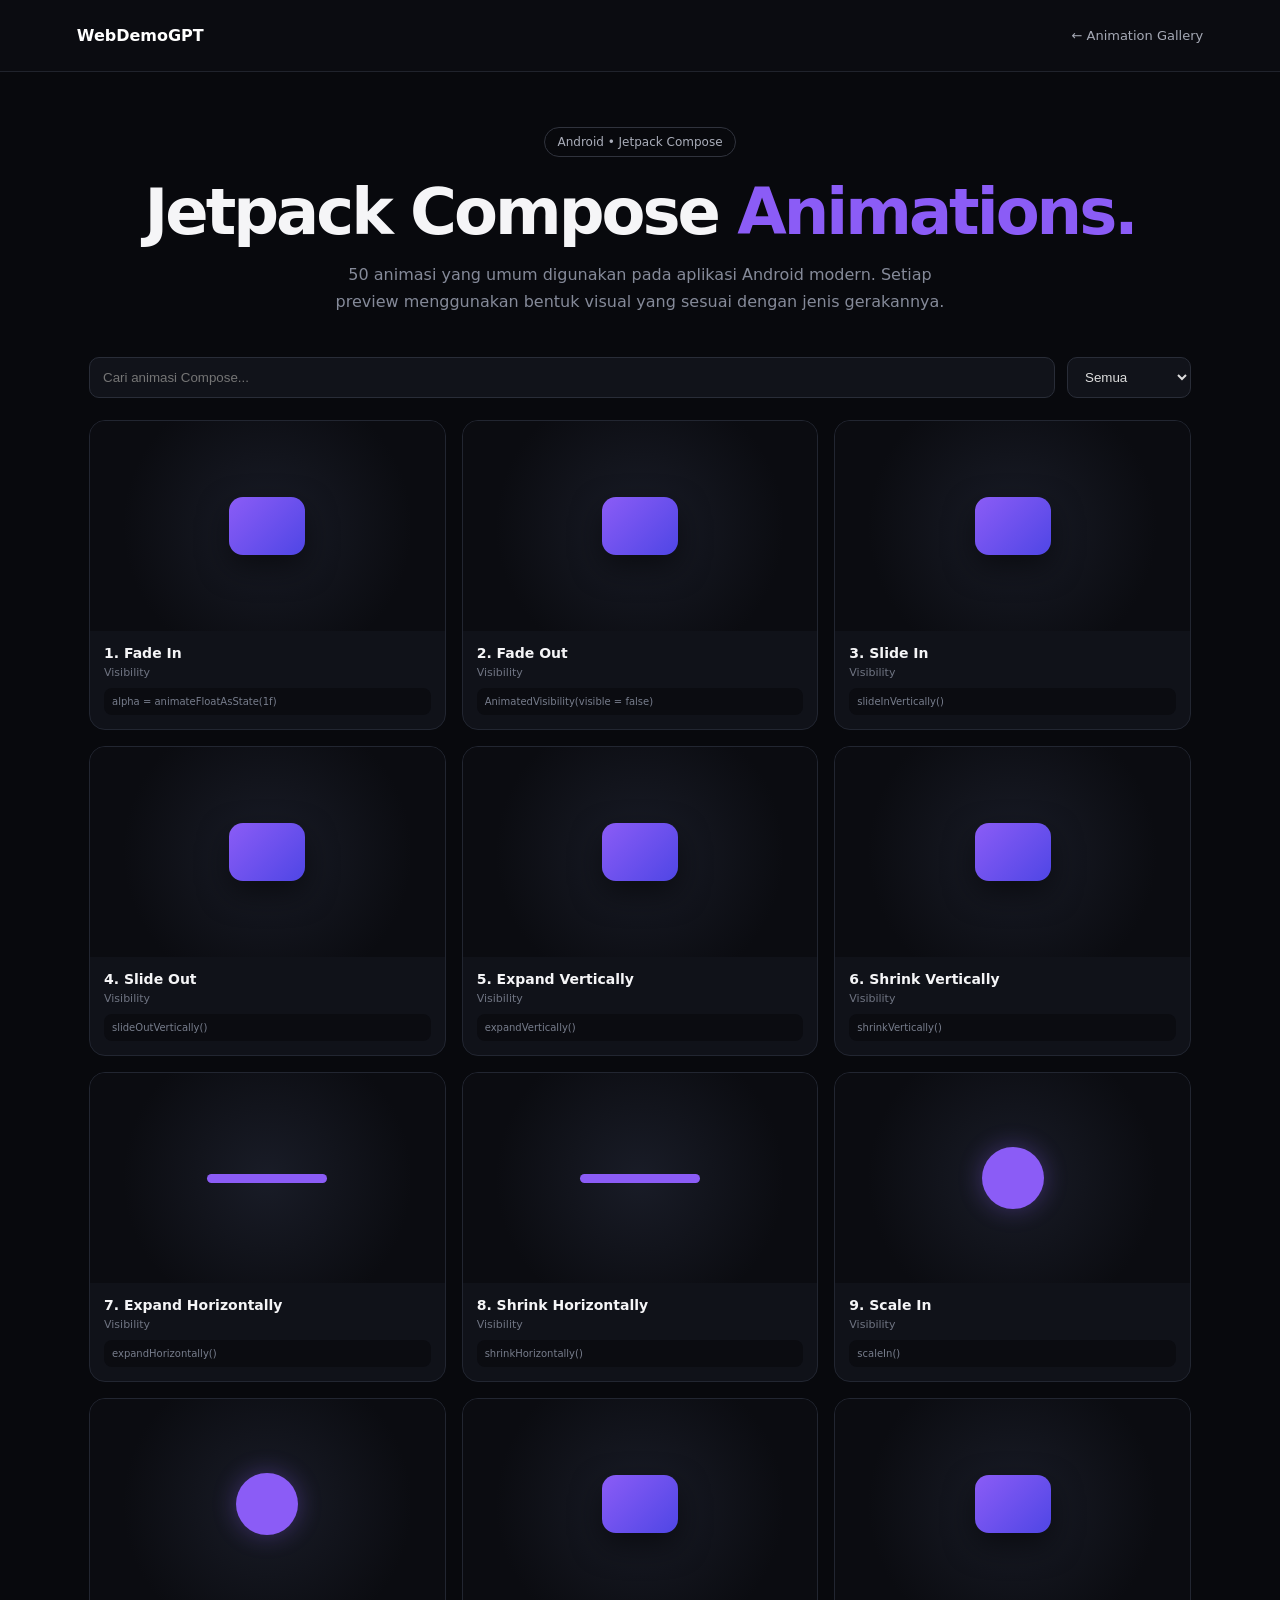
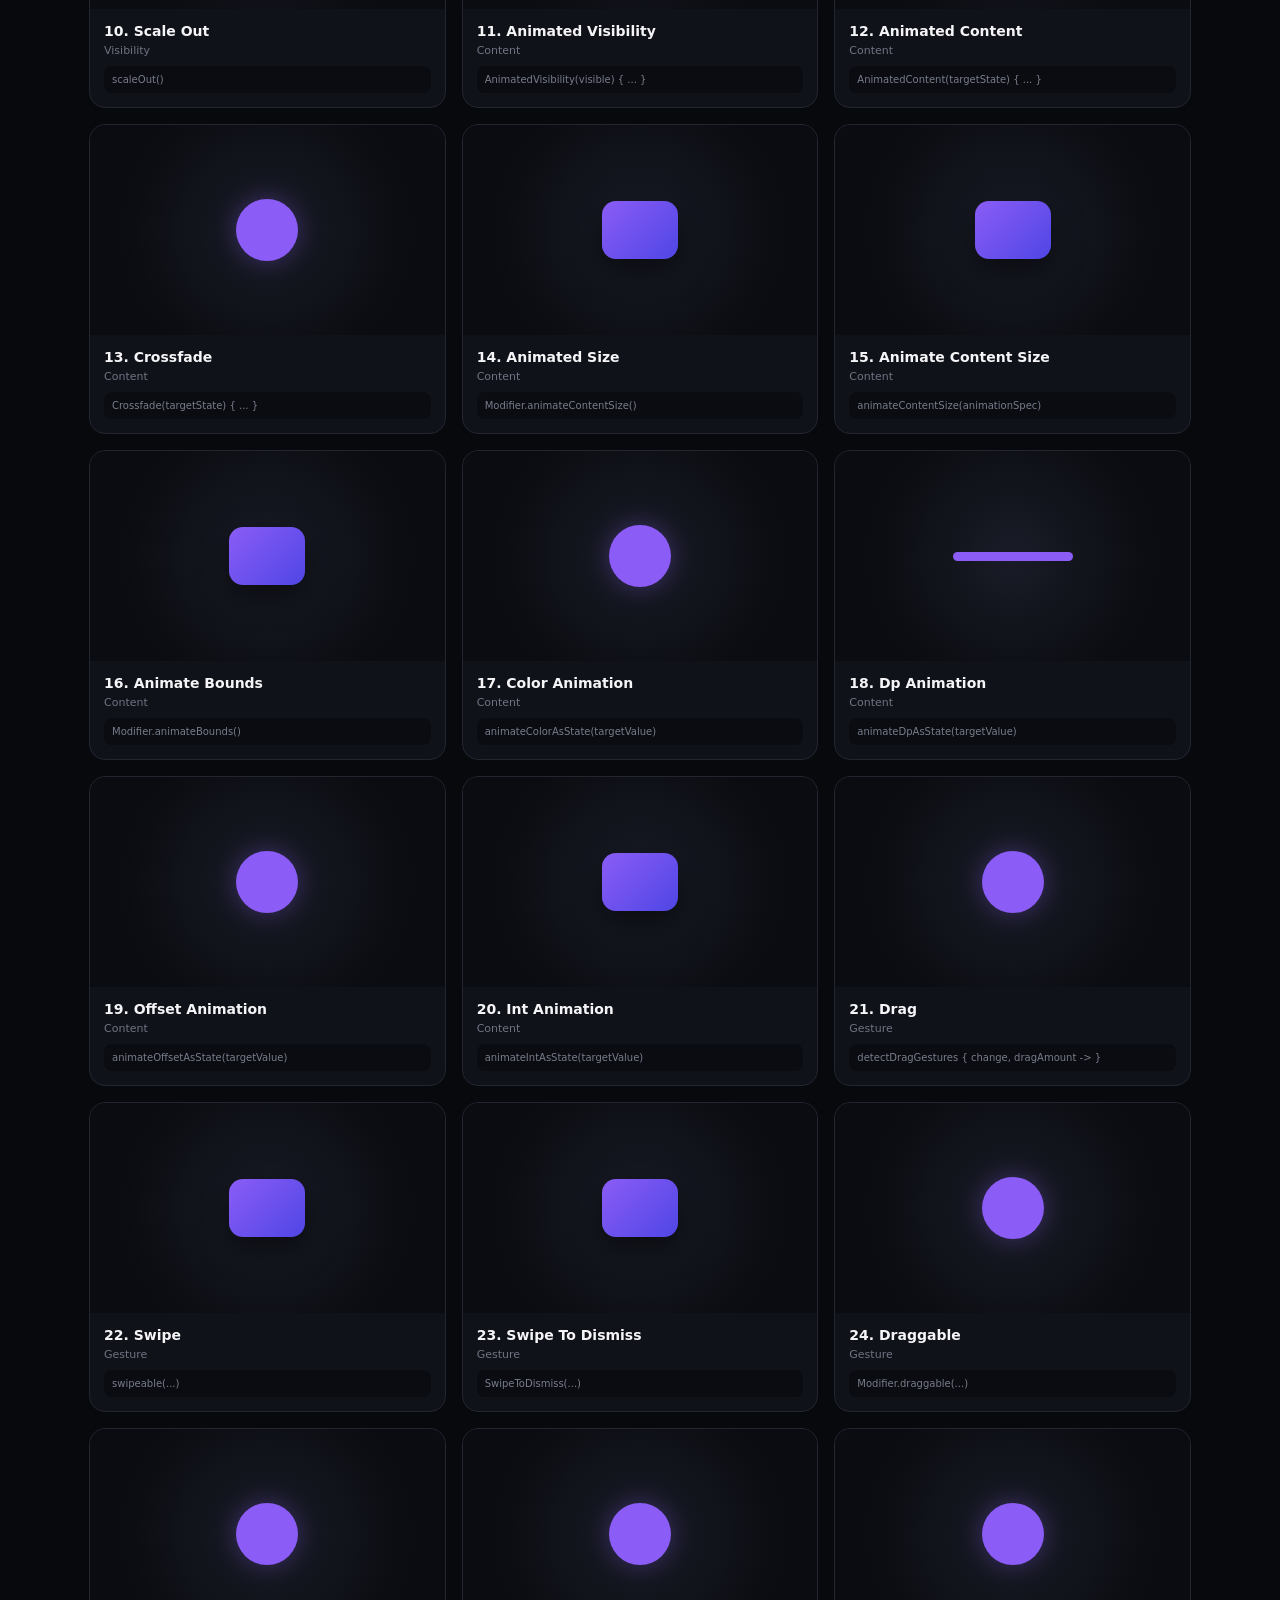
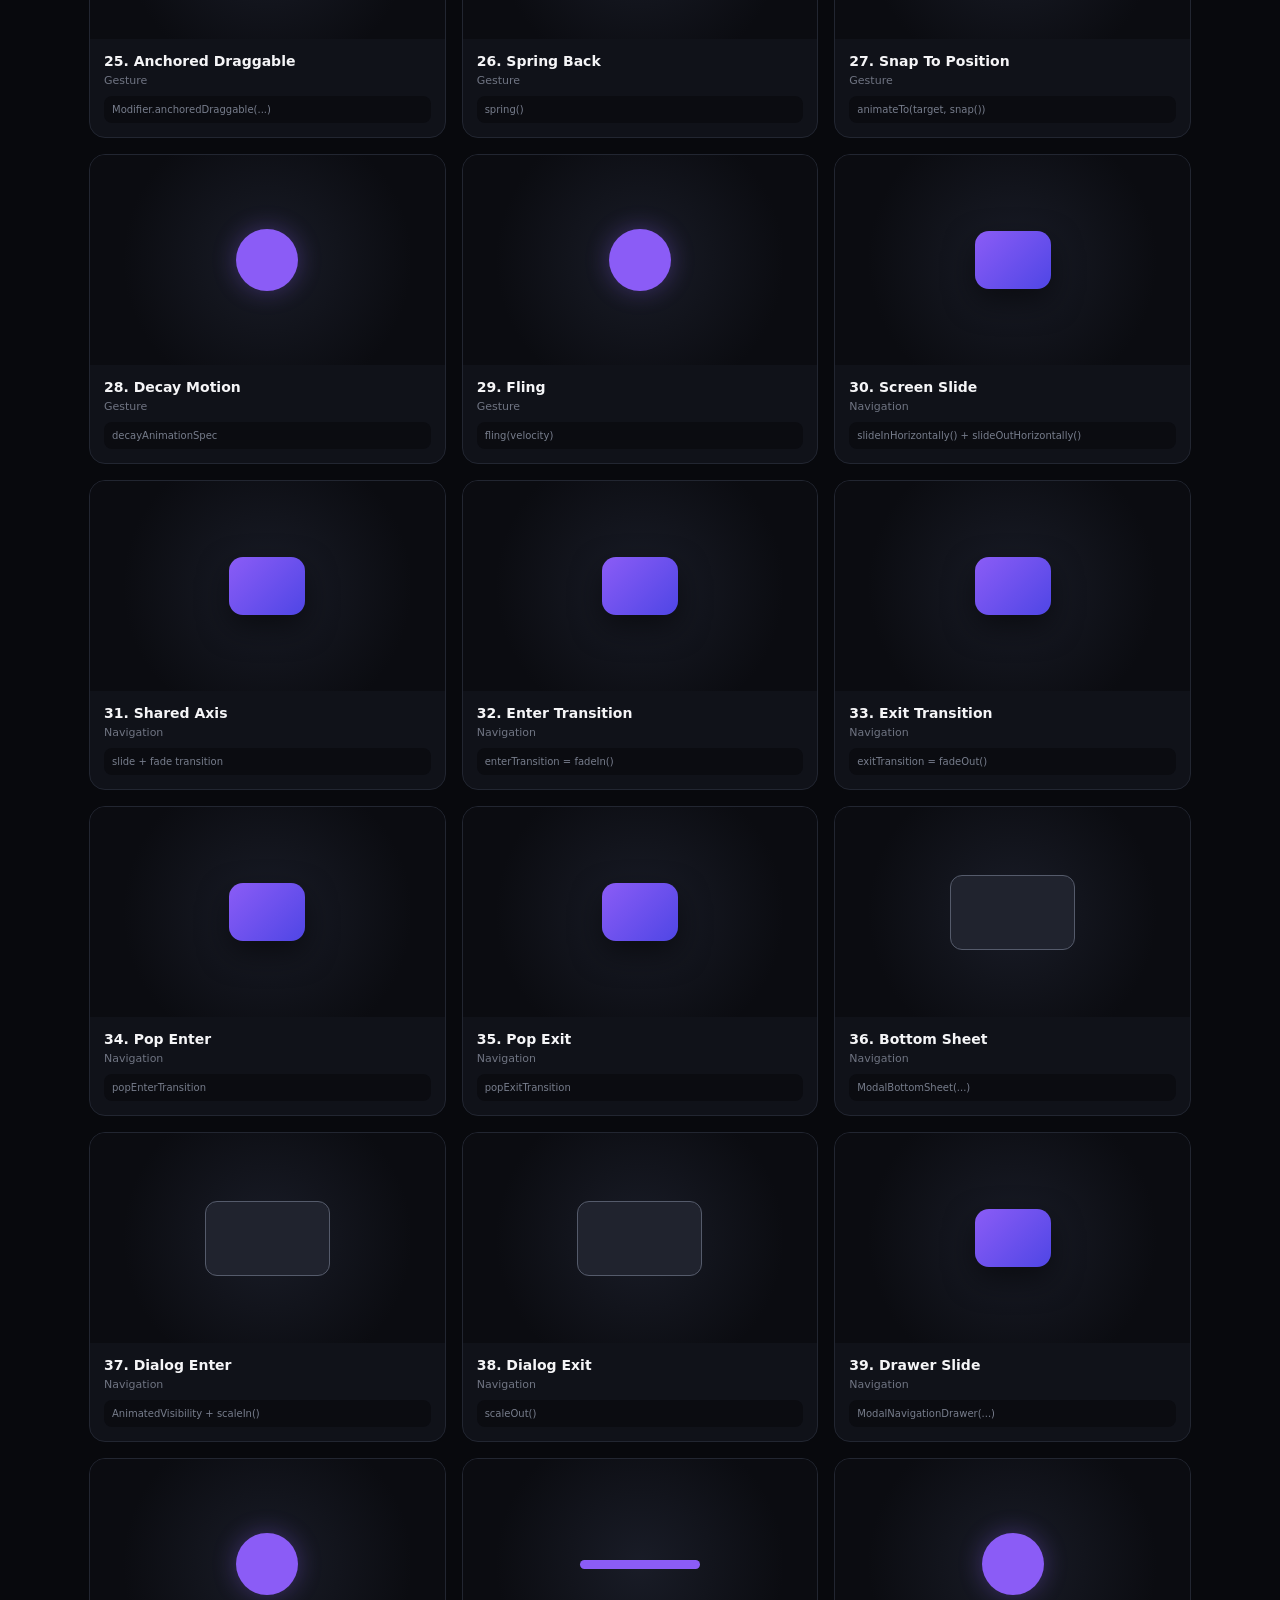
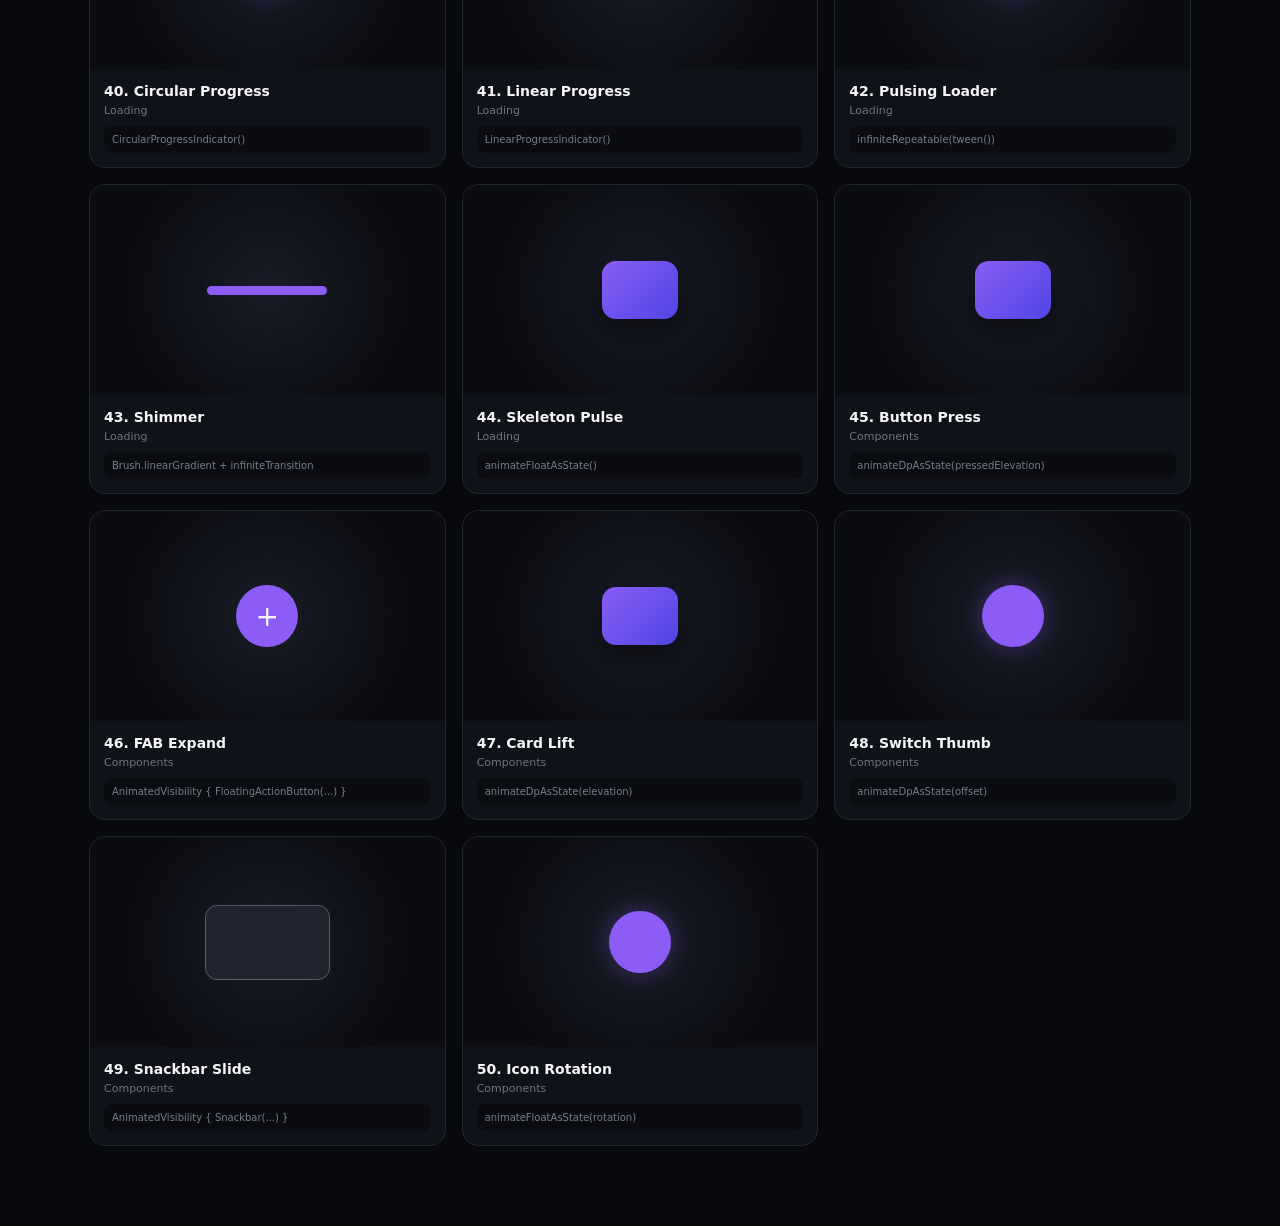
==== jetpack-compose.html @ c7ccb52c "Add Jetpack Compose animation gallery with 50 app animations" ====
<!DOCTYPE html>
<html lang="id">
<head>
<meta charset="UTF-8"><meta name="viewport" content="width=device-width,initial-scale=1"><title>WebDemoGPT — Jetpack Compose Animations</title>
<style>
*{box-sizing:border-box}body{margin:0;font-family:Inter,system-ui,sans-serif;background:#08090d;color:#f5f5f7}header{height:72px;padding:0 6%;display:flex;align-items:center;justify-content:space-between;border-bottom:1px solid #20232c;background:#0b0c11;position:sticky;top:0;z-index:10}a{color:#fff;text-decoration:none}.brand{font-weight:800}.back{color:#a5a9b5;font-size:13px}main{max-width:1150px;margin:auto;padding:55px 24px 80px}.hero{text-align:center;margin-bottom:42px}.badge{display:inline-block;padding:7px 12px;border:1px solid #30333d;border-radius:99px;color:#aaaeba;font-size:12px}.hero h1{font-size:clamp(38px,6vw,64px);margin:18px 0 12px;letter-spacing:-3px}.hero h1 span{color:#8b5cf6}.hero p{color:#858a99;max-width:650px;margin:auto;line-height:1.7}.toolbar{display:flex;gap:12px;flex-wrap:wrap;margin-bottom:22px}.toolbar input,.toolbar select{background:#11131a;color:#ddd;border:1px solid #292d38;border-radius:10px;padding:11px 13px;outline:0}.toolbar input{flex:1;min-width:200px}.grid{display:grid;grid-template-columns:repeat(3,1fr);gap:16px}.card{background:#101219;border:1px solid #222631;border-radius:16px;overflow:hidden}.preview{height:210px;display:grid;place-items:center;background:radial-gradient(circle,#191c27,#0b0c11 70%);overflow:hidden}.stage{width:150px;height:110px;display:grid;place-items:center;position:relative}.box{width:76px;height:58px;border-radius:14px;background:linear-gradient(135deg,#8b5cf6,#4f46e5);box-shadow:0 12px 30px #0008}.circle{width:62px;height:62px;border-radius:50%;background:#8b5cf6;box-shadow:0 0 25px #8b5cf655}.line{width:120px;height:9px;border-radius:99px;background:#8b5cf6}.fab{width:62px;height:62px;border-radius:50%;display:grid;place-items:center;background:#8b5cf6;font-size:28px}.dialog{width:125px;height:75px;border-radius:12px;background:#20232e;border:1px solid #555b6b}.card-info{padding:14px}.card-info h2{font-size:14px;margin:0}.card-info small{display:block;color:#6f7482;margin-top:5px;font-size:11px}.code{margin-top:9px;font-size:10px;color:#777d8c;background:#0b0c11;border-radius:8px;padding:8px;white-space:nowrap;overflow:hidden;text-overflow:ellipsis}.hidden{display:none}@media(max-width:800px){.grid{grid-template-columns:repeat(2,1fr)}}@media(max-width:520px){.grid{grid-template-columns:1fr}}
</style>
</head>
<body>
<header><a class="brand" href="index.html">WebDemoGPT</a><a class="back" href="index.html">← Animation Gallery</a></header>
<main><section class="hero"><span class="badge">Android • Jetpack Compose</span><h1>Jetpack Compose <span>Animations.</span></h1><p>50 animasi yang umum digunakan pada aplikasi Android modern. Setiap preview menggunakan bentuk visual yang sesuai dengan jenis gerakannya.</p></section>
<div class="toolbar"><input id="search" placeholder="Cari animasi Compose..."><select id="filter"><option value="all">Semua</option><option>Visibility</option><option>Content</option><option>Gesture</option><option>Navigation</option><option>Loading</option><option>Components</option></select></div>
<section class="grid" id="grid"></section></main>
<script>
const animations=[
['Fade In','Visibility','box','alpha = animateFloatAsState(1f)'],['Fade Out','Visibility','box','AnimatedVisibility(visible = false)'],['Slide In','Visibility','box','slideInVertically()'],['Slide Out','Visibility','box','slideOutVertically()'],['Expand Vertically','Visibility','box','expandVertically()'],['Shrink Vertically','Visibility','box','shrinkVertically()'],['Expand Horizontally','Visibility','line','expandHorizontally()'],['Shrink Horizontally','Visibility','line','shrinkHorizontally()'],['Scale In','Visibility','circle','scaleIn()'],['Scale Out','Visibility','circle','scaleOut()'],
['Animated Visibility','Content','box','AnimatedVisibility(visible) { ... }'],['Animated Content','Content','box','AnimatedContent(targetState) { ... }'],['Crossfade','Content','circle','Crossfade(targetState) { ... }'],['Animated Size','Content','box','Modifier.animateContentSize()'],['Animate Content Size','Content','box','animateContentSize(animationSpec)'],['Animate Bounds','Content','box','Modifier.animateBounds()'],['Color Animation','Content','circle','animateColorAsState(targetValue)'],['Dp Animation','Content','line','animateDpAsState(targetValue)'],['Offset Animation','Content','circle','animateOffsetAsState(targetValue)'],['Int Animation','Content','box','animateIntAsState(targetValue)'],
['Drag','Gesture','circle','detectDragGestures { change, dragAmount -> }'],['Swipe','Gesture','box','swipeable(...)'],['Swipe To Dismiss','Gesture','box','SwipeToDismiss(...)'],['Draggable','Gesture','circle','Modifier.draggable(...)'],['Anchored Draggable','Gesture','circle','Modifier.anchoredDraggable(...)'],['Spring Back','Gesture','circle','spring()'],['Snap To Position','Gesture','circle','animateTo(target, snap())'],['Decay Motion','Gesture','circle','decayAnimationSpec'],['Fling','Gesture','circle','fling(velocity)'],
['Screen Slide','Navigation','box','slideInHorizontally() + slideOutHorizontally()'],['Shared Axis','Navigation','box','slide + fade transition'],['Enter Transition','Navigation','box','enterTransition = fadeIn()'],['Exit Transition','Navigation','box','exitTransition = fadeOut()'],['Pop Enter','Navigation','box','popEnterTransition'],['Pop Exit','Navigation','box','popExitTransition'],['Bottom Sheet','Navigation','dialog','ModalBottomSheet(...)'],['Dialog Enter','Navigation','dialog','AnimatedVisibility + scaleIn()'],['Dialog Exit','Navigation','dialog','scaleOut()'],['Drawer Slide','Navigation','box','ModalNavigationDrawer(...)'],
['Circular Progress','Loading','circle','CircularProgressIndicator()'],['Linear Progress','Loading','line','LinearProgressIndicator()'],['Pulsing Loader','Loading','circle','infiniteRepeatable(tween())'],['Shimmer','Loading','line','Brush.linearGradient + infiniteTransition'],['Skeleton Pulse','Loading','box','animateFloatAsState()'],
['Button Press','Components','box','animateDpAsState(pressedElevation)'],['FAB Expand','Components','fab','AnimatedVisibility { FloatingActionButton(...) }'],['Card Lift','Components','box','animateDpAsState(elevation)'],['Switch Thumb','Components','circle','animateDpAsState(offset)'],['Snackbar Slide','Components','dialog','AnimatedVisibility { Snackbar(...) }'],['Icon Rotation','Components','circle','animateFloatAsState(rotation)']
];
const grid=document.getElementById('grid');
function render(){const q=document.getElementById('search').value.toLowerCase();const f=document.getElementById('filter').value;grid.innerHTML='';animations.forEach((a,i)=>{if((!q||a[0].toLowerCase().includes(q))&&(f==='all'||a[1]===f)){const c=document.createElement('article');c.className='card';c.innerHTML=`<div class="preview"><div class="stage"><div class="${a[2]} anim a${i}">${a[2]==='fab'?'+':''}</div></div></div><div class="card-info"><h2>${i+1}. ${a[0]}</h2><small>${a[1]}</small><div class="code">${a[3]}</div></div>`;grid.appendChild(c)}})}
const css=document.createElement('style');css.textContent=animations.map((a,i)=>{let m;switch(i){case 0:m='0%,100%{opacity:.2}50%{opacity:1}';break;case 1:m='0%,60%{opacity:1}100%{opacity:.1}';break;case 2:m='0%{transform:translateY(55px);opacity:0}100%{transform:none;opacity:1}';break;case 3:m='0%{transform:none;opacity:1}100%{transform:translateY(55px);opacity:0}';break;case 4:m='0%,100%{transform:scaleY(.55)}50%{transform:scaleY(1)}';break;case 5:m='0%,100%{transform:scaleY(1)}50%{transform:scaleY(.55)}';break;case 6:m='0%,100%{transform:scaleX(.45)}50%{transform:scaleX(1)}';break;case 7:m='0%,100%{transform:scaleX(1)}50%{transform:scaleX(.45)}';break;case 8:m='0%,100%{transform:scale(.55);opacity:.4}50%{transform:scale(1);opacity:1}';break;case 9:m='0%,100%{transform:scale(1);opacity:1}50%{transform:scale(.45);opacity:.2}';break;case 10:m='0%,100%{opacity:.25}50%{opacity:1}';break;case 11:m='0%,100%{transform:translateY(12px) scale(.95)}50%{transform:translateY(-12px) scale(1.05)}';break;case 12:m='0%,100%{opacity:.25;transform:scale(.85)}50%{opacity:1;transform:scale(1.05)}';break;case 13:m='0%,100%{transform:scale(1)}50%{transform:scale(1.15)}';break;case 14:m='0%,100%{transform:scaleX(1)}50%{transform:scaleX(1.3)}';break;case 15:m='0%,100%{transform:translateY(0)}50%{transform:translateY(-10px)}';break;case 16:m='0%,100%{filter:hue-rotate(0)}50%{filter:hue-rotate(120deg)}';break;case 17:m='0%,100%{transform:scale(1)}50%{transform:scale(1.25)}';break;case 18:m='0%,100%{transform:translate(0)}50%{transform:translate(35px,-18px)}';break;case 19:m='0%,100%{transform:translateX(0)}50%{transform:translateX(30px)}';break;case 20:m='0%,100%{transform:translateX(0)}50%{transform:translateX(35px)}';break;case 21:m='0%{transform:translateX(0)}50%{transform:translateX(55px)}100%{transform:translateX(0)}';break;case 22:m='0%{transform:translateX(0)}50%{transform:translateX(60px)}100%{transform:translateX(0)}';break;case 23:m='0%,100%{transform:translateX(-35px)}50%{transform:translateX(35px)}';break;case 24:m='0%,100%{transform:translateX(0)}50%{transform:translateX(45px)}';break;case 25:m='0%,100%{transform:translateY(0)}50%{transform:translateY(-25px)}';break;case 26:m='0%,100%{transform:translateX(0)}50%{transform:translateX(35px)}';break;case 27:m='0%,100%{transform:translateX(0)}50%{transform:translateX(25px)}';break;case 28:m='0%,100%{transform:translateY(0)}50%{transform:translateY(-35px)}';break;case 29:m='0%,100%{transform:translateY(0)}50%{transform:translateY(-18px) rotate(8deg)}';break;case 30:m='0%{transform:translateX(-90px);opacity:0}50%{opacity:1}100%{transform:translateX(90px);opacity:0}';break;case 31:m='0%,100%{transform:translateX(-30px);opacity:.3}50%{transform:translateX(30px);opacity:1}';break;case 32:m='0%{transform:translateX(80px);opacity:0}100%{transform:none;opacity:1}';break;case 33:m='0%{transform:none;opacity:1}100%{transform:translateX(-80px);opacity:0}';break;case 34:m='0%{transform:scale(.7);opacity:0}100%{transform:scale(1);opacity:1}';break;case 35:m='0%{transform:scale(1);opacity:1}100%{transform:scale(.7);opacity:0}';break;case 36:m='0%,100%{transform:translateY(0)}50%{transform:translateY(55px)}';break;case 37:m='0%{transform:scale(.8);opacity:0}100%{transform:scale(1);opacity:1}';break;case 38:m='0%,100%{transform:translateX(-50px)}50%{transform:translateX(50px)}';break;case 39:m='0%,100%{transform:rotate(0)}50%{transform:rotate(360deg)}';break;case 40:m='0%,100%{transform:scale(.75);opacity:.35}50%{transform:scale(1.15);opacity:1}';break;case 41:m='0%,100%{transform:scaleX(.65)}50%{transform:scaleX(1)}';break;case 42:m='0%,100%{transform:scale(.8);opacity:.35}50%{transform:scale(1.2);opacity:1}';break;case 43:m='0%,100%{background-position:0 0}50%{background-position:100% 0}';break;case 44:m='0%,100%{opacity:.45;transform:scaleY(.9)}50%{opacity:1;transform:scaleY(1.05)}';break;case 45:m='0%,100%{transform:scale(1)}20%{transform:scale(.92)}40%{transform:scale(1.06)}';break;case 46:m='0%,100%{transform:translateY(0);box-shadow:0 10px 25px #0008}50%{transform:translateY(-12px);box-shadow:0 22px 35px #0004}';break;case 47:m='0%,100%{transform:translateX(0)}50%{transform:translateX(18px)}';break;case 48:m='0%,100%{transform:scale(1)}50%{transform:scale(1.15)}';break;default:m='0%,100%{transform:rotate(0)}50%{transform:rotate(360deg)}'}return `.a${i}{animation:k${i} ${1.2+(i%7)*.12}s ease-in-out infinite;animation-delay:${-(i*.11).toFixed(2)}s}@keyframes k${i}{${m}}`}).join('');document.head.appendChild(css);render();document.getElementById('search').oninput=render;document.getElementById('filter').onchange=render;
</script></body></html>
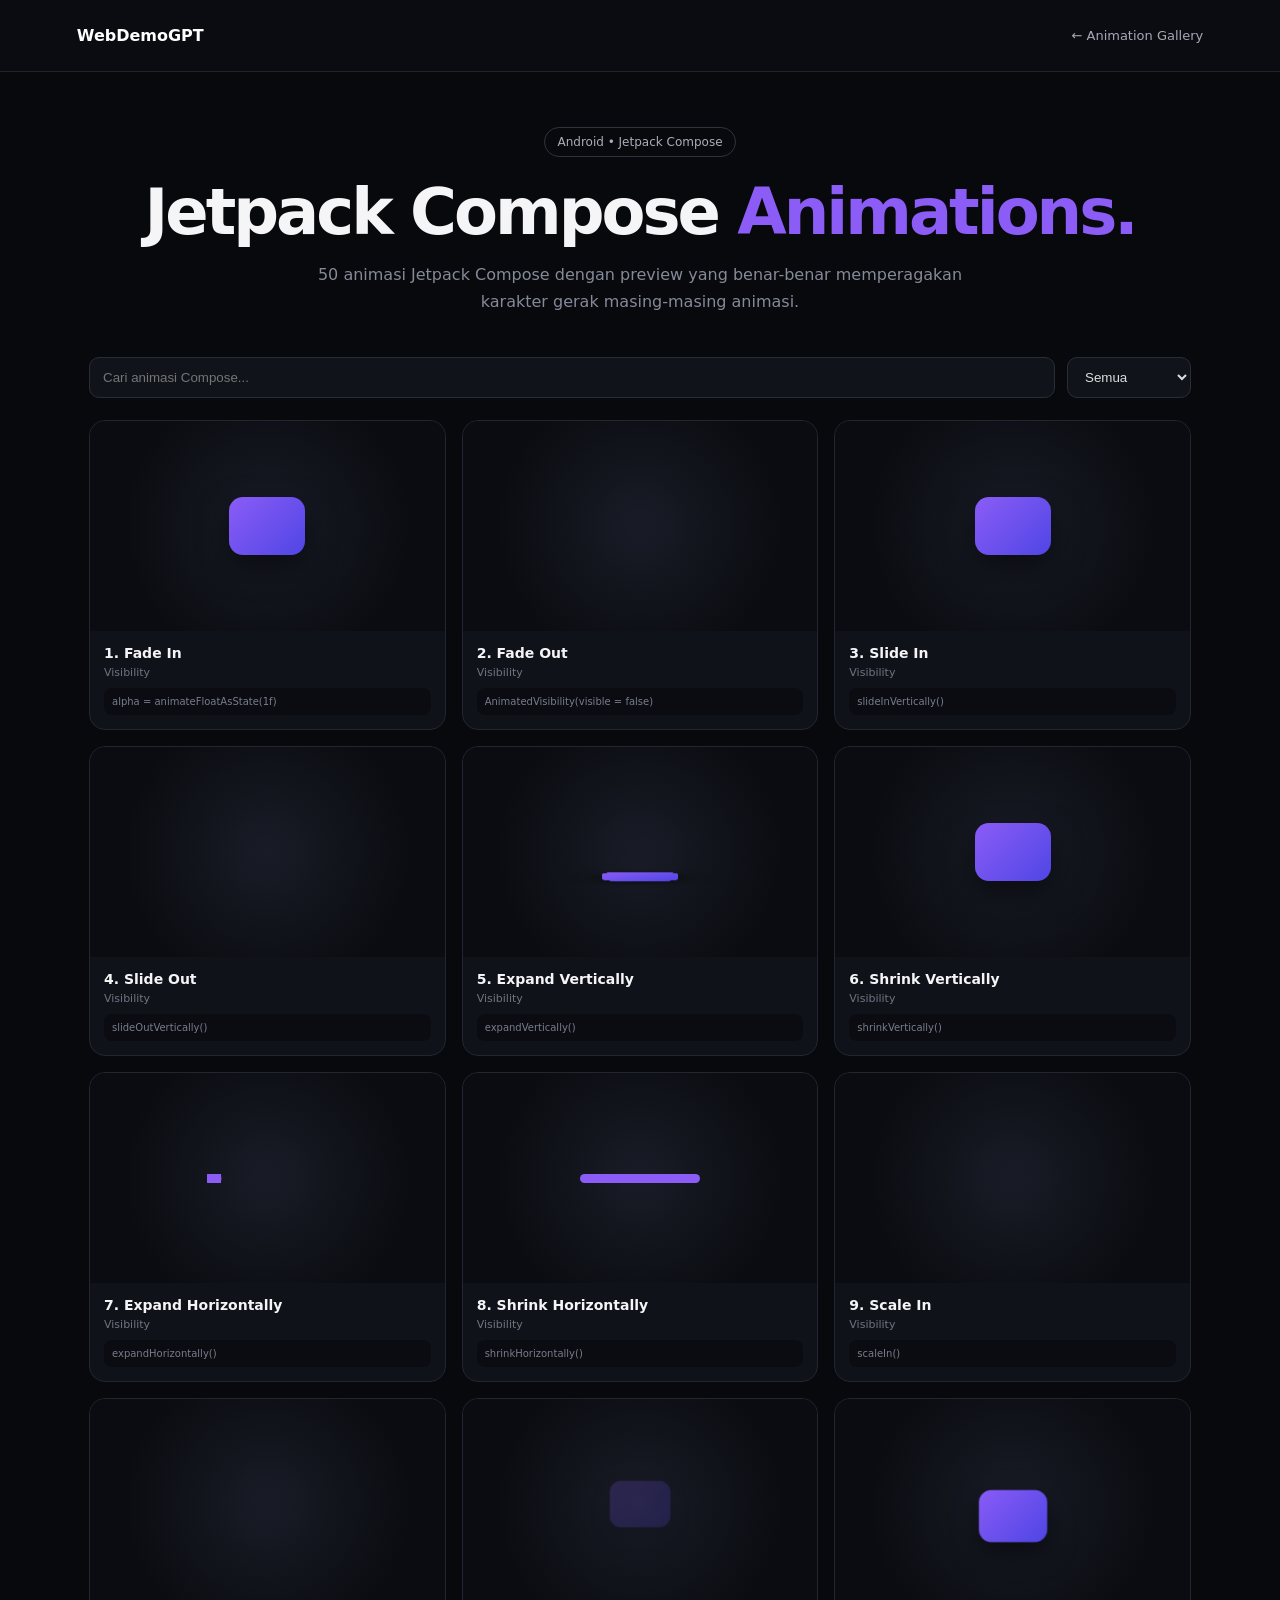
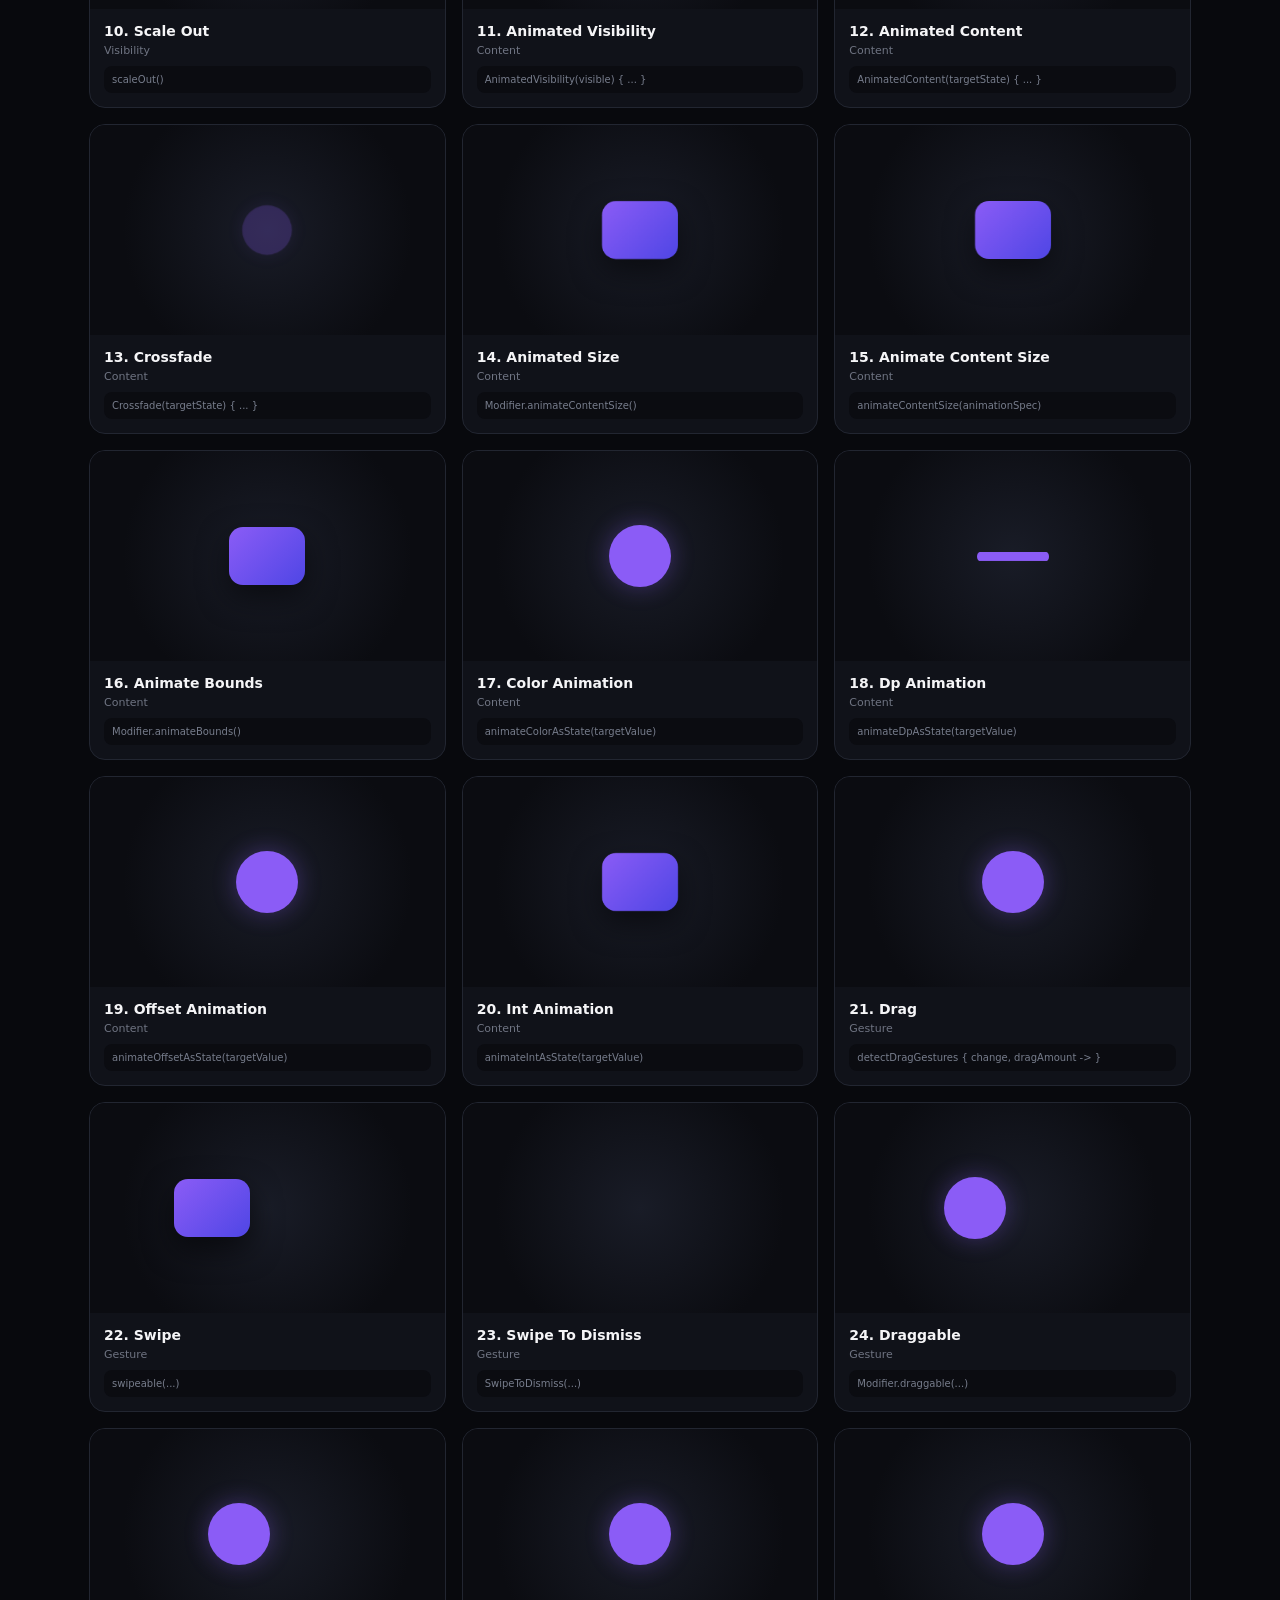
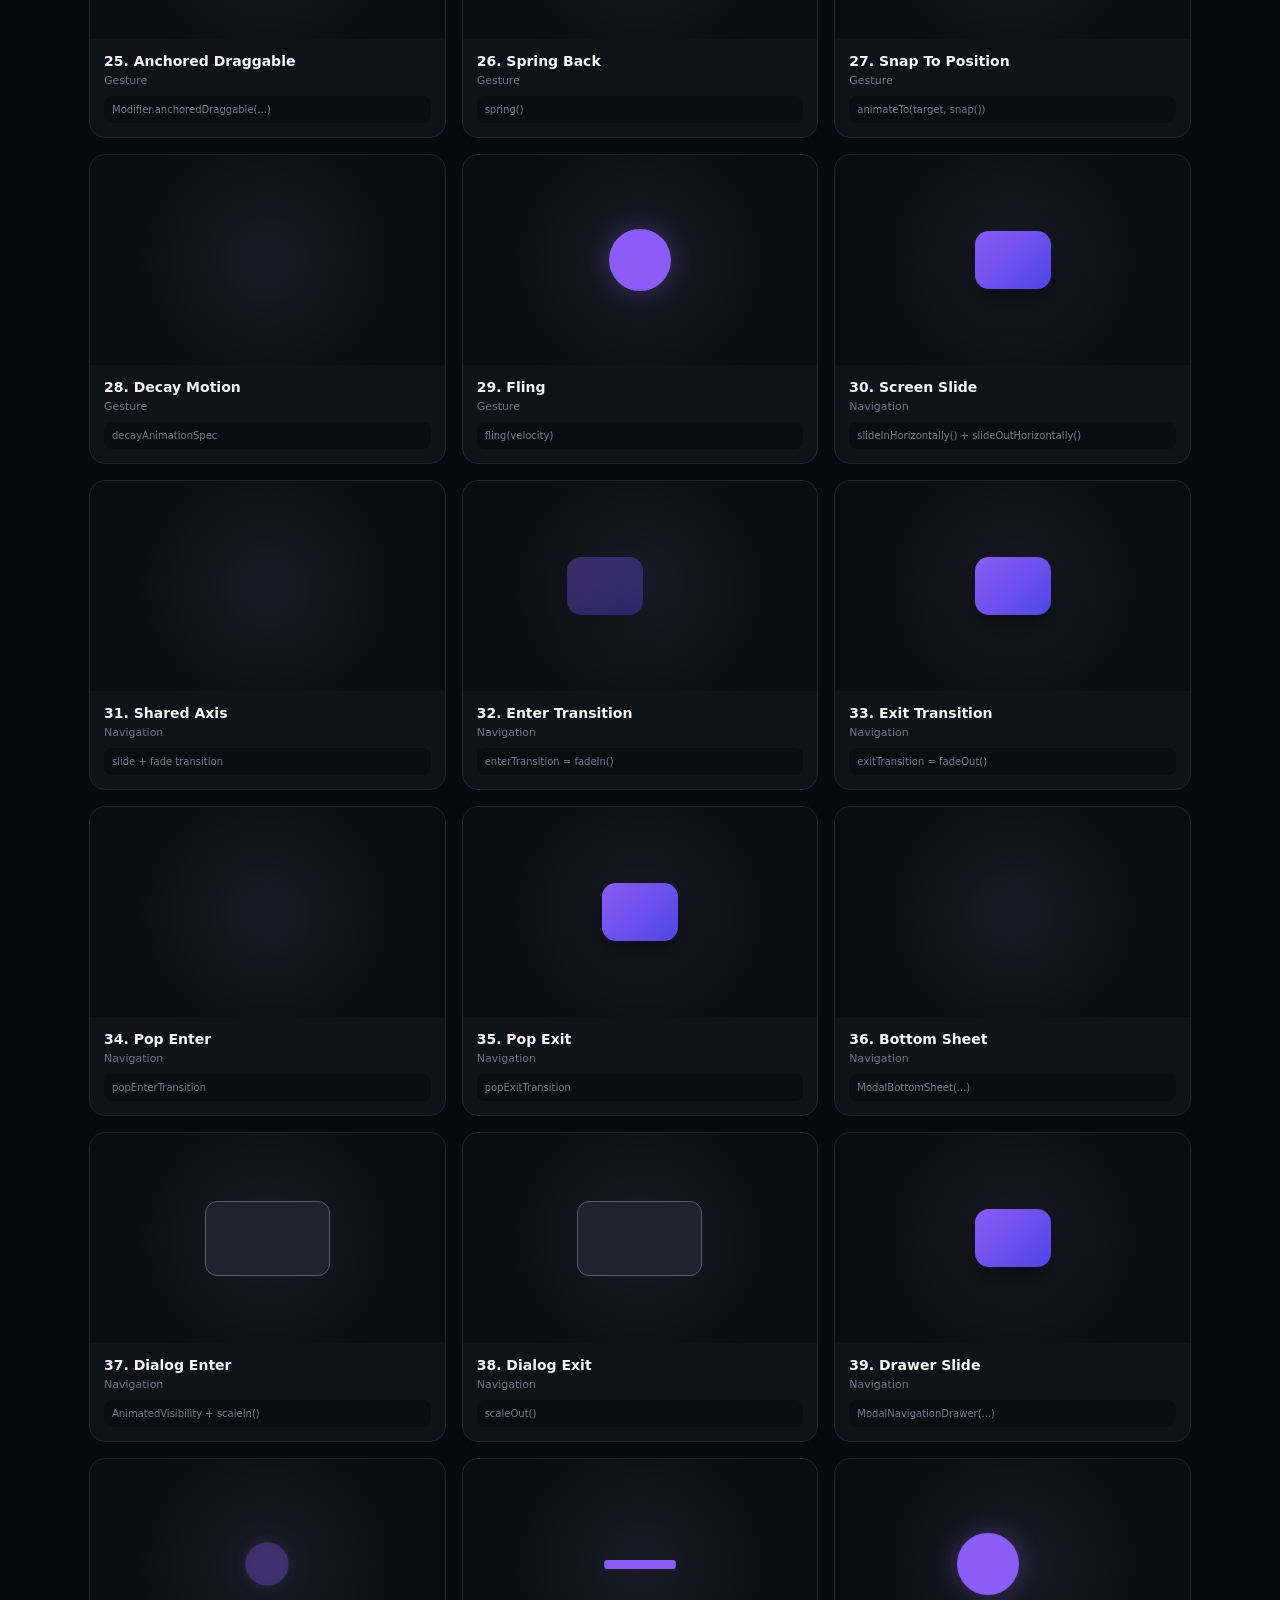
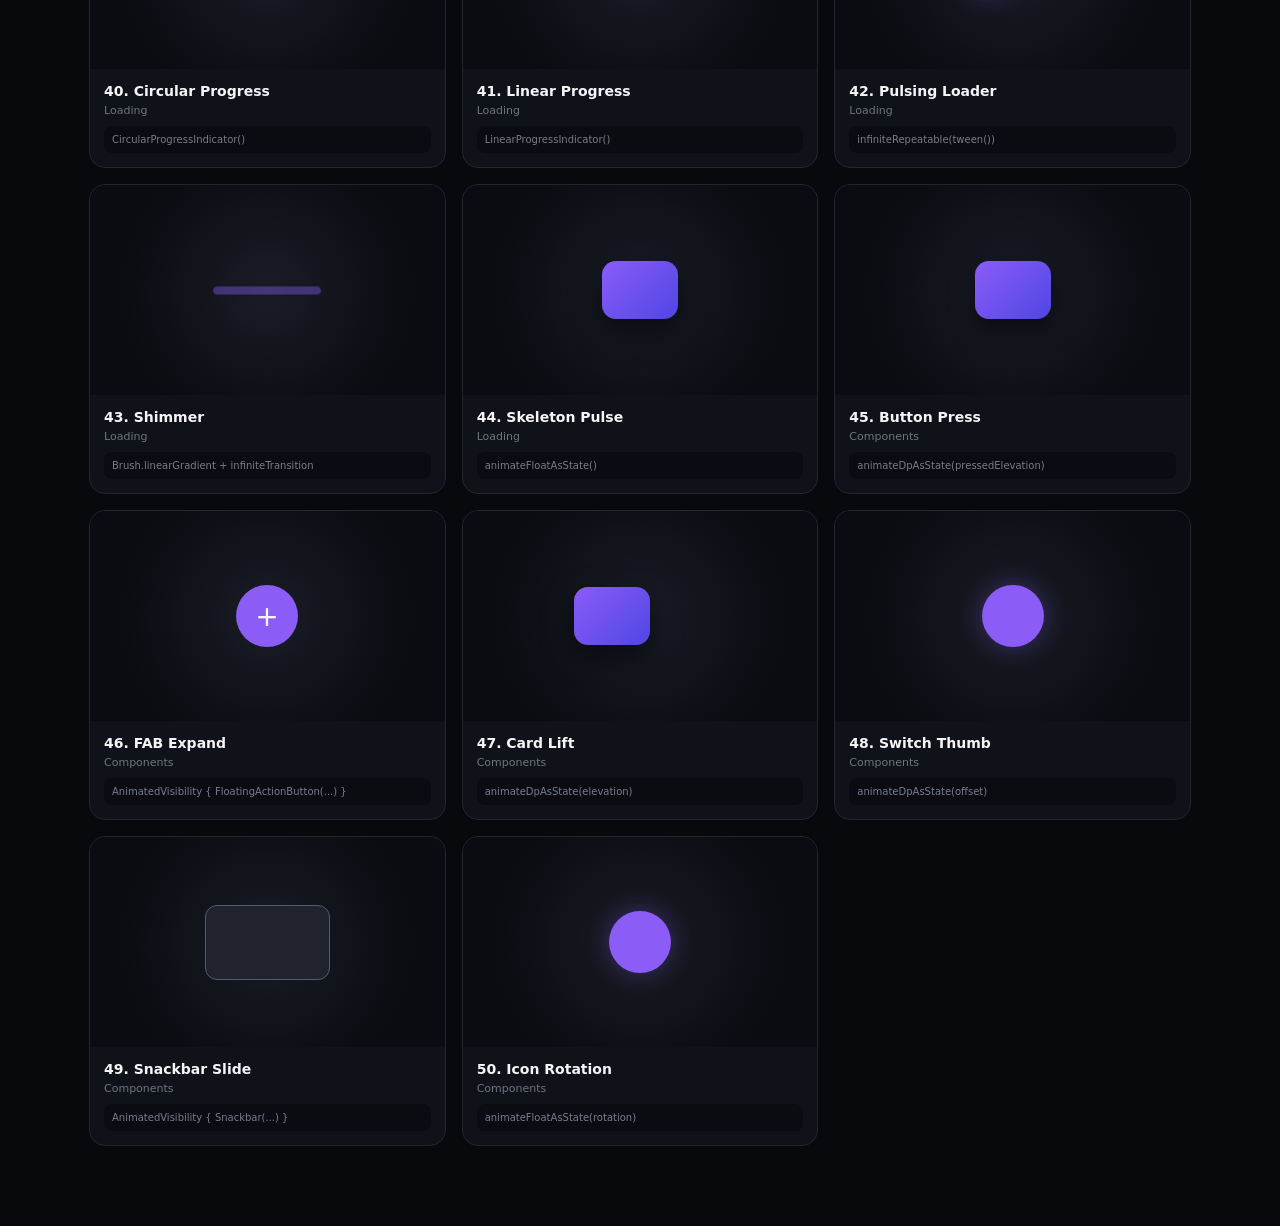
==== commit e8974a31: "Make Jetpack Compose animation previews visually accurate" ====
--- a/jetpack-compose.html
+++ b/jetpack-compose.html
@@ -3,14 +3,13 @@
 <head>
 <meta charset="UTF-8"><meta name="viewport" content="width=device-width,initial-scale=1"><title>WebDemoGPT — Jetpack Compose Animations</title>
 <style>
-*{box-sizing:border-box}body{margin:0;font-family:Inter,system-ui,sans-serif;background:#08090d;color:#f5f5f7}header{height:72px;padding:0 6%;display:flex;align-items:center;justify-content:space-between;border-bottom:1px solid #20232c;background:#0b0c11;position:sticky;top:0;z-index:10}a{color:#fff;text-decoration:none}.brand{font-weight:800}.back{color:#a5a9b5;font-size:13px}main{max-width:1150px;margin:auto;padding:55px 24px 80px}.hero{text-align:center;margin-bottom:42px}.badge{display:inline-block;padding:7px 12px;border:1px solid #30333d;border-radius:99px;color:#aaaeba;font-size:12px}.hero h1{font-size:clamp(38px,6vw,64px);margin:18px 0 12px;letter-spacing:-3px}.hero h1 span{color:#8b5cf6}.hero p{color:#858a99;max-width:650px;margin:auto;line-height:1.7}.toolbar{display:flex;gap:12px;flex-wrap:wrap;margin-bottom:22px}.toolbar input,.toolbar select{background:#11131a;color:#ddd;border:1px solid #292d38;border-radius:10px;padding:11px 13px;outline:0}.toolbar input{flex:1;min-width:200px}.grid{display:grid;grid-template-columns:repeat(3,1fr);gap:16px}.card{background:#101219;border:1px solid #222631;border-radius:16px;overflow:hidden}.preview{height:210px;display:grid;place-items:center;background:radial-gradient(circle,#191c27,#0b0c11 70%);overflow:hidden}.stage{width:150px;height:110px;display:grid;place-items:center;position:relative}.box{width:76px;height:58px;border-radius:14px;background:linear-gradient(135deg,#8b5cf6,#4f46e5);box-shadow:0 12px 30px #0008}.circle{width:62px;height:62px;border-radius:50%;background:#8b5cf6;box-shadow:0 0 25px #8b5cf655}.line{width:120px;height:9px;border-radius:99px;background:#8b5cf6}.fab{width:62px;height:62px;border-radius:50%;display:grid;place-items:center;background:#8b5cf6;font-size:28px}.dialog{width:125px;height:75px;border-radius:12px;background:#20232e;border:1px solid #555b6b}.card-info{padding:14px}.card-info h2{font-size:14px;margin:0}.card-info small{display:block;color:#6f7482;margin-top:5px;font-size:11px}.code{margin-top:9px;font-size:10px;color:#777d8c;background:#0b0c11;border-radius:8px;padding:8px;white-space:nowrap;overflow:hidden;text-overflow:ellipsis}.hidden{display:none}@media(max-width:800px){.grid{grid-template-columns:repeat(2,1fr)}}@media(max-width:520px){.grid{grid-template-columns:1fr}}
+*{box-sizing:border-box}body{margin:0;font-family:Inter,system-ui,sans-serif;background:#08090d;color:#f5f5f7}header{height:72px;padding:0 6%;display:flex;align-items:center;justify-content:space-between;border-bottom:1px solid #20232c;background:#0b0c11;position:sticky;top:0;z-index:10}a{color:#fff;text-decoration:none}.brand{font-weight:800}.back{color:#a5a9b5;font-size:13px}main{max-width:1150px;margin:auto;padding:55px 24px 80px}.hero{text-align:center;margin-bottom:42px}.badge{display:inline-block;padding:7px 12px;border:1px solid #30333d;border-radius:99px;color:#aaaeba;font-size:12px}.hero h1{font-size:clamp(38px,6vw,64px);margin:18px 0 12px;letter-spacing:-3px}.hero h1 span{color:#8b5cf6}.hero p{color:#858a99;max-width:650px;margin:auto;line-height:1.7}.toolbar{display:flex;gap:12px;flex-wrap:wrap;margin-bottom:22px}.toolbar input,.toolbar select{background:#11131a;color:#ddd;border:1px solid #292d38;border-radius:10px;padding:11px 13px;outline:0}.toolbar input{flex:1;min-width:200px}.grid{display:grid;grid-template-columns:repeat(3,1fr);gap:16px}.card{background:#101219;border:1px solid #222631;border-radius:16px;overflow:hidden}.preview{height:210px;display:grid;place-items:center;background:radial-gradient(circle,#191c27,#0b0c11 70%);overflow:hidden}.stage{width:170px;height:125px;display:grid;place-items:center;position:relative}.box{width:76px;height:58px;border-radius:14px;background:linear-gradient(135deg,#8b5cf6,#4f46e5);box-shadow:0 12px 30px #0008}.circle{width:62px;height:62px;border-radius:50%;background:#8b5cf6;box-shadow:0 0 25px #8b5cf655}.line{width:120px;height:9px;border-radius:99px;background:#8b5cf6}.fab{width:62px;height:62px;border-radius:50%;display:grid;place-items:center;background:#8b5cf6;font-size:28px}.dialog{width:125px;height:75px;border-radius:12px;background:#20232e;border:1px solid #555b6b}.anim{will-change:transform,opacity,filter,clip-path,box-shadow;background-origin:border-box}.card-info{padding:14px}.card-info h2{font-size:14px;margin:0}.card-info small{display:block;color:#6f7482;margin-top:5px;font-size:11px}.code{margin-top:9px;font-size:10px;color:#777d8c;background:#0b0c11;border-radius:8px;padding:8px;white-space:nowrap;overflow:hidden;text-overflow:ellipsis}.hidden{display:none}@media(max-width:800px){.grid{grid-template-columns:repeat(2,1fr)}}@media(max-width:520px){.grid{grid-template-columns:1fr}}
 </style>
 </head>
 <body>
 <header><a class="brand" href="index.html">WebDemoGPT</a><a class="back" href="index.html">← Animation Gallery</a></header>
-<main><section class="hero"><span class="badge">Android • Jetpack Compose</span><h1>Jetpack Compose <span>Animations.</span></h1><p>50 animasi yang umum digunakan pada aplikasi Android modern. Setiap preview menggunakan bentuk visual yang sesuai dengan jenis gerakannya.</p></section>
-<div class="toolbar"><input id="search" placeholder="Cari animasi Compose..."><select id="filter"><option value="all">Semua</option><option>Visibility</option><option>Content</option><option>Gesture</option><option>Navigation</option><option>Loading</option><option>Components</option></select></div>
-<section class="grid" id="grid"></section></main>
+<main><section class="hero"><span class="badge">Android • Jetpack Compose</span><h1>Jetpack Compose <span>Animations.</span></h1><p>50 animasi Jetpack Compose dengan preview yang benar-benar memperagakan karakter gerak masing-masing animasi.</p></section>
+<div class="toolbar"><input id="search" placeholder="Cari animasi Compose..."><select id="filter"><option value="all">Semua</option><option>Visibility</option><option>Content</option><option>Gesture</option><option>Navigation</option><option>Loading</option><option>Components</option></select></div><section class="grid" id="grid"></section></main>
 <script>
 const animations=[
 ['Fade In','Visibility','box','alpha = animateFloatAsState(1f)'],['Fade Out','Visibility','box','AnimatedVisibility(visible = false)'],['Slide In','Visibility','box','slideInVertically()'],['Slide Out','Visibility','box','slideOutVertically()'],['Expand Vertically','Visibility','box','expandVertically()'],['Shrink Vertically','Visibility','box','shrinkVertically()'],['Expand Horizontally','Visibility','line','expandHorizontally()'],['Shrink Horizontally','Visibility','line','shrinkHorizontally()'],['Scale In','Visibility','circle','scaleIn()'],['Scale Out','Visibility','circle','scaleOut()'],
@@ -20,7 +19,57 @@
 ['Circular Progress','Loading','circle','CircularProgressIndicator()'],['Linear Progress','Loading','line','LinearProgressIndicator()'],['Pulsing Loader','Loading','circle','infiniteRepeatable(tween())'],['Shimmer','Loading','line','Brush.linearGradient + infiniteTransition'],['Skeleton Pulse','Loading','box','animateFloatAsState()'],
 ['Button Press','Components','box','animateDpAsState(pressedElevation)'],['FAB Expand','Components','fab','AnimatedVisibility { FloatingActionButton(...) }'],['Card Lift','Components','box','animateDpAsState(elevation)'],['Switch Thumb','Components','circle','animateDpAsState(offset)'],['Snackbar Slide','Components','dialog','AnimatedVisibility { Snackbar(...) }'],['Icon Rotation','Components','circle','animateFloatAsState(rotation)']
 ];
+const keyframes=[
+'0%{opacity:0}65%{opacity:1}100%{opacity:1}',
+'0%,55%{opacity:1}100%{opacity:0}',
+'0%{transform:translateY(70px);opacity:0}65%{transform:translateY(-5px);opacity:1}100%{transform:translateY(0);opacity:1}',
+'0%{transform:translateY(0);opacity:1}45%{transform:translateY(8px);opacity:1}100%{transform:translateY(70px);opacity:0}',
+'0%,100%{transform:scaleY(.15);transform-origin:center bottom}55%{transform:scaleY(1);transform-origin:center bottom}',
+'0%,100%{transform:scaleY(1);transform-origin:center bottom}55%{transform:scaleY(.15);transform-origin:center bottom}',
+'0%,100%{transform:scaleX(.12);transform-origin:left center}55%{transform:scaleX(1);transform-origin:left center}',
+'0%,100%{transform:scaleX(1);transform-origin:left center}55%{transform:scaleX(.12);transform-origin:left center}',
+'0%,100%{transform:scale(.15);opacity:0}55%{transform:scale(1);opacity:1}',
+'0%,45%{transform:scale(1);opacity:1}100%{transform:scale(.15);opacity:0}',
+'0%,100%{opacity:.2;transform:scale(.8)}50%{opacity:1;transform:scale(1.05)}',
+'0%,100%{transform:translateY(12px) scale(.9)}50%{transform:translateY(-12px) scale(1.05)}',
+'0%,100%{opacity:.25;transform:scale(.8)}50%{opacity:1;transform:scale(1.12)}',
+'0%,100%{transform:scale(1)}50%{transform:scale(1.28)}',
+'0%,100%{transform:scaleX(1);transform-origin:center}50%{transform:scaleX(1.35);transform-origin:center}',
+'0%,100%{transform:translateY(0)}50%{transform:translateY(-16px)}',
+'0%,100%{filter:hue-rotate(0deg)}50%{filter:hue-rotate(180deg)}',
+'0%,100%{transform:scaleX(.6)}50%{transform:scaleX(1.25)}',
+'0%,100%{transform:translate(0,0)}50%{transform:translate(42px,-24px)}',
+'0%,100%{transform:scaleX(1)}50%{transform:scaleX(1.5)}',
+'0%,100%{transform:translateX(0)}45%{transform:translateX(48px)}100%{transform:translateX(0)}',
+'0%,100%{transform:translateX(-55px)}50%{transform:translateX(55px)}',
+'0%,35%{transform:translateX(0);opacity:1}100%{transform:translateX(110px);opacity:0}',
+'0%,100%{transform:translateX(-38px)}50%{transform:translateX(38px)}',
+'0%,100%{transform:translateX(-28px)}50%{transform:translateX(28px)}',
+'0%{transform:translateY(0)}35%{transform:translateY(42px)}65%{transform:translateY(-10px)}82%{transform:translateY(5px)}100%{transform:translateY(0)}',
+'0%,100%{transform:translateX(0)}35%{transform:translateX(55px)}65%{transform:translateX(0)}',
+'0%{transform:translateX(0);opacity:1}70%{transform:translateX(80px);opacity:1}100%{transform:translateX(80px);opacity:0}',
+'0%{transform:translateY(0)}35%{transform:translateY(-55px)}65%{transform:translateY(0)}100%{transform:translateY(0)}',
+'0%,100%{transform:rotate(0deg)}50%{transform:rotate(12deg)}',
+'0%{transform:translateX(-90px);opacity:0}25%{opacity:1}75%{opacity:1}100%{transform:translateX(90px);opacity:0}',
+'0%,100%{transform:translateX(-35px);opacity:.35}50%{transform:translateX(35px);opacity:1}',
+'0%{transform:translateX(90px);opacity:0}100%{transform:translateX(0);opacity:1}',
+'0%{transform:translateX(0);opacity:1}100%{transform:translateX(-90px);opacity:0}',
+'0%{transform:scale(.65);opacity:0}100%{transform:scale(1);opacity:1}',
+'0%{transform:scale(1);opacity:1}100%{transform:scale(.65);opacity:0}',
+'0%{transform:translateY(55px);opacity:1}100%{transform:translateY(0);opacity:1}',
+'0%{transform:translateY(0) scale(.7);opacity:0}100%{transform:translateY(0) scale(1);opacity:1}',
+'0%,100%{transform:rotate(0deg)}50%{transform:rotate(360deg)}',
+'0%,100%{transform:scale(.7);opacity:.35}50%{transform:scale(1.2);opacity:1}',
+'0%,100%{transform:scaleX(.6)}50%{transform:scaleX(1)}',
+'0%,100%{transform:translateX(-25px);background-position:0 0}50%{transform:translateX(25px);background-position:100% 0}',
+'0%,100%{opacity:.4;transform:scale(.9)}50%{opacity:1;transform:scale(1.08)}',
+'0%,100%{transform:scale(1)}15%{transform:scale(.88)}30%{transform:scale(1.06)}45%{transform:scale(.96)}60%{transform:scale(1)}',
+'0%,100%{transform:translateY(0) scale(1);box-shadow:0 10px 25px #0008}50%{transform:translateY(-10px) scale(1.05);box-shadow:0 24px 40px #0004}',
+'0%,100%{transform:scale(1)}25%{transform:scale(.88)}45%{transform:scale(1.08)}70%{transform:scale(1)}',
+'0%,100%{transform:translateX(-28px)}50%{transform:translateX(28px)}',
+'0%,100%{transform:rotate(0deg)}50%{transform:rotate(360deg)}'
+];
 const grid=document.getElementById('grid');
 function render(){const q=document.getElementById('search').value.toLowerCase();const f=document.getElementById('filter').value;grid.innerHTML='';animations.forEach((a,i)=>{if((!q||a[0].toLowerCase().includes(q))&&(f==='all'||a[1]===f)){const c=document.createElement('article');c.className='card';c.innerHTML=`<div class="preview"><div class="stage"><div class="${a[2]} anim a${i}">${a[2]==='fab'?'+':''}</div></div></div><div class="card-info"><h2>${i+1}. ${a[0]}</h2><small>${a[1]}</small><div class="code">${a[3]}</div></div>`;grid.appendChild(c)}})}
-const css=document.createElement('style');css.textContent=animations.map((a,i)=>{let m;switch(i){case 0:m='0%,100%{opacity:.2}50%{opacity:1}';break;case 1:m='0%,60%{opacity:1}100%{opacity:.1}';break;case 2:m='0%{transform:translateY(55px);opacity:0}100%{transform:none;opacity:1}';break;case 3:m='0%{transform:none;opacity:1}100%{transform:translateY(55px);opacity:0}';break;case 4:m='0%,100%{transform:scaleY(.55)}50%{transform:scaleY(1)}';break;case 5:m='0%,100%{transform:scaleY(1)}50%{transform:scaleY(.55)}';break;case 6:m='0%,100%{transform:scaleX(.45)}50%{transform:scaleX(1)}';break;case 7:m='0%,100%{transform:scaleX(1)}50%{transform:scaleX(.45)}';break;case 8:m='0%,100%{transform:scale(.55);opacity:.4}50%{transform:scale(1);opacity:1}';break;case 9:m='0%,100%{transform:scale(1);opacity:1}50%{transform:scale(.45);opacity:.2}';break;case 10:m='0%,100%{opacity:.25}50%{opacity:1}';break;case 11:m='0%,100%{transform:translateY(12px) scale(.95)}50%{transform:translateY(-12px) scale(1.05)}';break;case 12:m='0%,100%{opacity:.25;transform:scale(.85)}50%{opacity:1;transform:scale(1.05)}';break;case 13:m='0%,100%{transform:scale(1)}50%{transform:scale(1.15)}';break;case 14:m='0%,100%{transform:scaleX(1)}50%{transform:scaleX(1.3)}';break;case 15:m='0%,100%{transform:translateY(0)}50%{transform:translateY(-10px)}';break;case 16:m='0%,100%{filter:hue-rotate(0)}50%{filter:hue-rotate(120deg)}';break;case 17:m='0%,100%{transform:scale(1)}50%{transform:scale(1.25)}';break;case 18:m='0%,100%{transform:translate(0)}50%{transform:translate(35px,-18px)}';break;case 19:m='0%,100%{transform:translateX(0)}50%{transform:translateX(30px)}';break;case 20:m='0%,100%{transform:translateX(0)}50%{transform:translateX(35px)}';break;case 21:m='0%{transform:translateX(0)}50%{transform:translateX(55px)}100%{transform:translateX(0)}';break;case 22:m='0%{transform:translateX(0)}50%{transform:translateX(60px)}100%{transform:translateX(0)}';break;case 23:m='0%,100%{transform:translateX(-35px)}50%{transform:translateX(35px)}';break;case 24:m='0%,100%{transform:translateX(0)}50%{transform:translateX(45px)}';break;case 25:m='0%,100%{transform:translateY(0)}50%{transform:translateY(-25px)}';break;case 26:m='0%,100%{transform:translateX(0)}50%{transform:translateX(35px)}';break;case 27:m='0%,100%{transform:translateX(0)}50%{transform:translateX(25px)}';break;case 28:m='0%,100%{transform:translateY(0)}50%{transform:translateY(-35px)}';break;case 29:m='0%,100%{transform:translateY(0)}50%{transform:translateY(-18px) rotate(8deg)}';break;case 30:m='0%{transform:translateX(-90px);opacity:0}50%{opacity:1}100%{transform:translateX(90px);opacity:0}';break;case 31:m='0%,100%{transform:translateX(-30px);opacity:.3}50%{transform:translateX(30px);opacity:1}';break;case 32:m='0%{transform:translateX(80px);opacity:0}100%{transform:none;opacity:1}';break;case 33:m='0%{transform:none;opacity:1}100%{transform:translateX(-80px);opacity:0}';break;case 34:m='0%{transform:scale(.7);opacity:0}100%{transform:scale(1);opacity:1}';break;case 35:m='0%{transform:scale(1);opacity:1}100%{transform:scale(.7);opacity:0}';break;case 36:m='0%,100%{transform:translateY(0)}50%{transform:translateY(55px)}';break;case 37:m='0%{transform:scale(.8);opacity:0}100%{transform:scale(1);opacity:1}';break;case 38:m='0%,100%{transform:translateX(-50px)}50%{transform:translateX(50px)}';break;case 39:m='0%,100%{transform:rotate(0)}50%{transform:rotate(360deg)}';break;case 40:m='0%,100%{transform:scale(.75);opacity:.35}50%{transform:scale(1.15);opacity:1}';break;case 41:m='0%,100%{transform:scaleX(.65)}50%{transform:scaleX(1)}';break;case 42:m='0%,100%{transform:scale(.8);opacity:.35}50%{transform:scale(1.2);opacity:1}';break;case 43:m='0%,100%{background-position:0 0}50%{background-position:100% 0}';break;case 44:m='0%,100%{opacity:.45;transform:scaleY(.9)}50%{opacity:1;transform:scaleY(1.05)}';break;case 45:m='0%,100%{transform:scale(1)}20%{transform:scale(.92)}40%{transform:scale(1.06)}';break;case 46:m='0%,100%{transform:translateY(0);box-shadow:0 10px 25px #0008}50%{transform:translateY(-12px);box-shadow:0 22px 35px #0004}';break;case 47:m='0%,100%{transform:translateX(0)}50%{transform:translateX(18px)}';break;case 48:m='0%,100%{transform:scale(1)}50%{transform:scale(1.15)}';break;default:m='0%,100%{transform:rotate(0)}50%{transform:rotate(360deg)}'}return `.a${i}{animation:k${i} ${1.2+(i%7)*.12}s ease-in-out infinite;animation-delay:${-(i*.11).toFixed(2)}s}@keyframes k${i}{${m}}`}).join('');document.head.appendChild(css);render();document.getElementById('search').oninput=render;document.getElementById('filter').onchange=render;
+const style=document.createElement('style');style.textContent=keyframes.map((k,i)=>`.a${i}{animation:k${i} ${1.05+(i%8)*.12}s cubic-bezier(.2,.75,.25,1) infinite;animation-delay:${-(i*.13).toFixed(2)}s;animation-fill-mode:both}@keyframes k${i}{${k}}`).join('');document.head.appendChild(style);render();document.getElementById('search').oninput=render;document.getElementById('filter').onchange=render;
 </script></body></html>
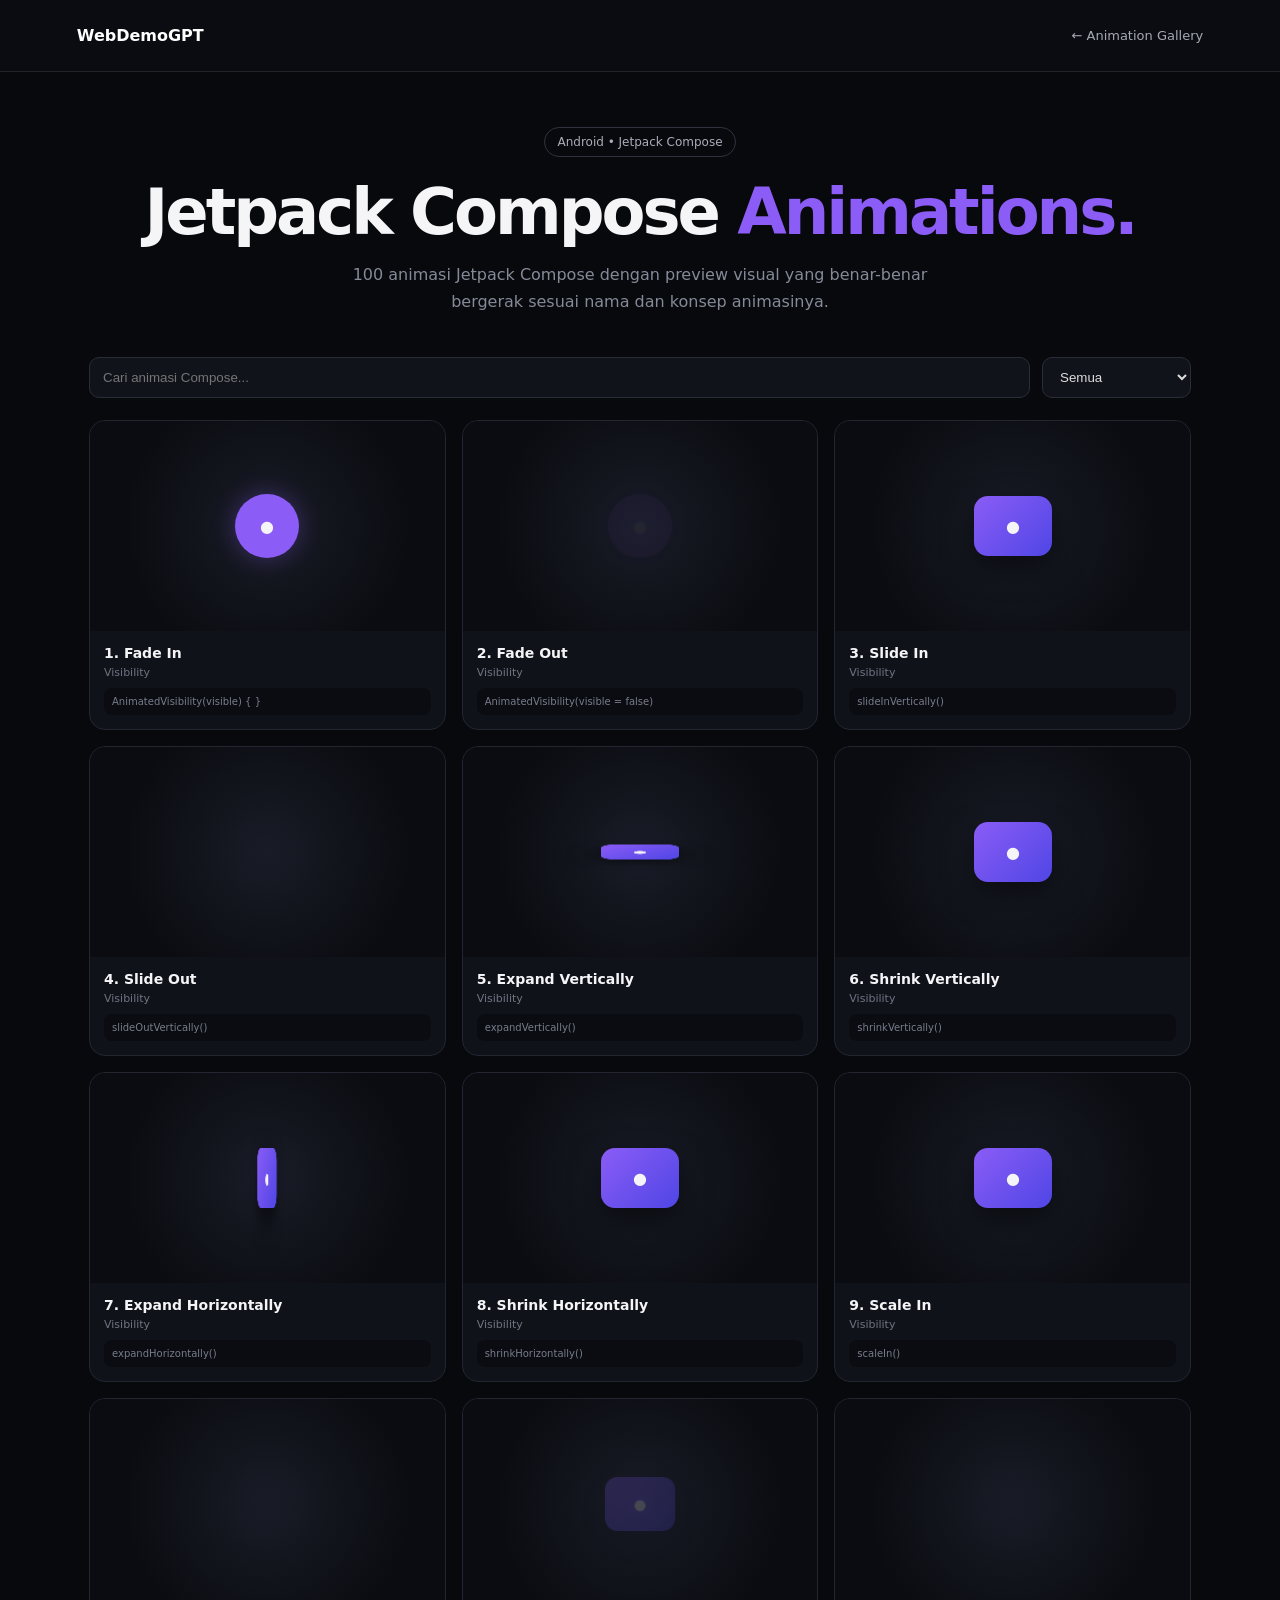
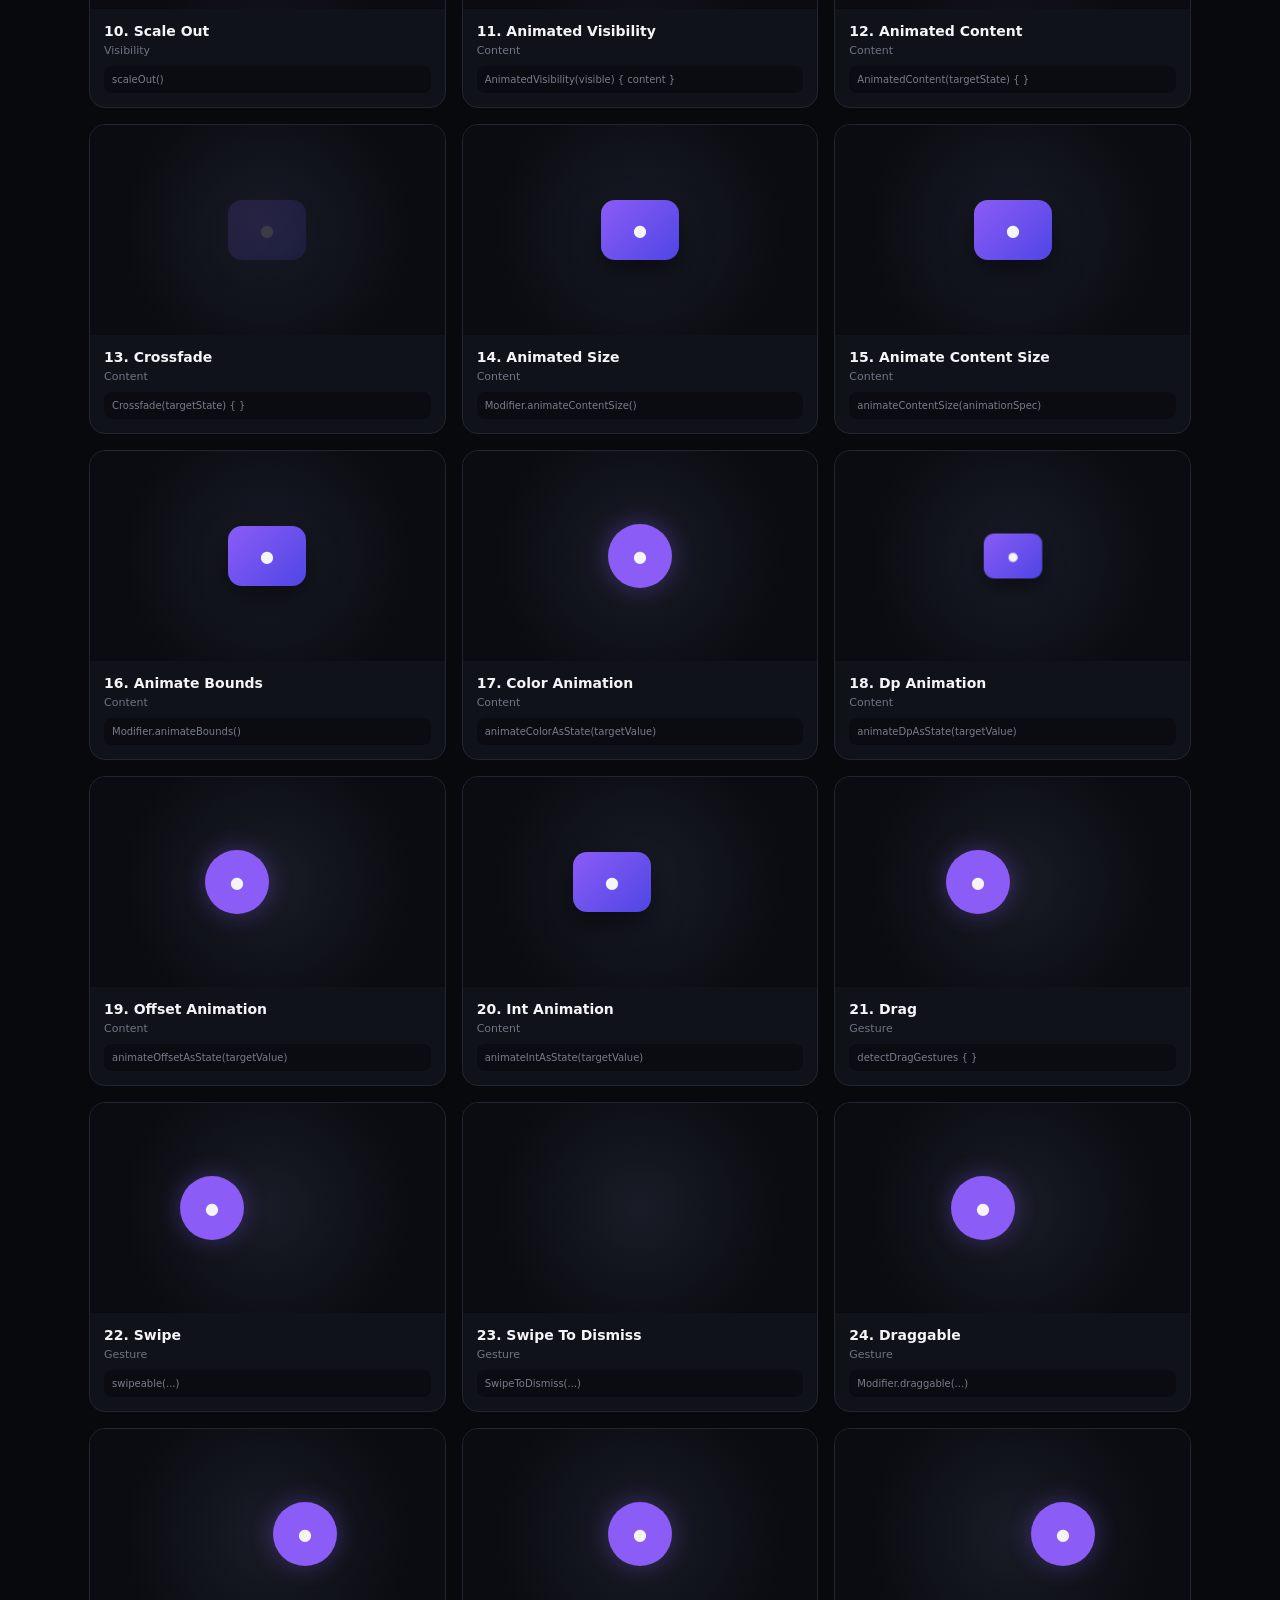
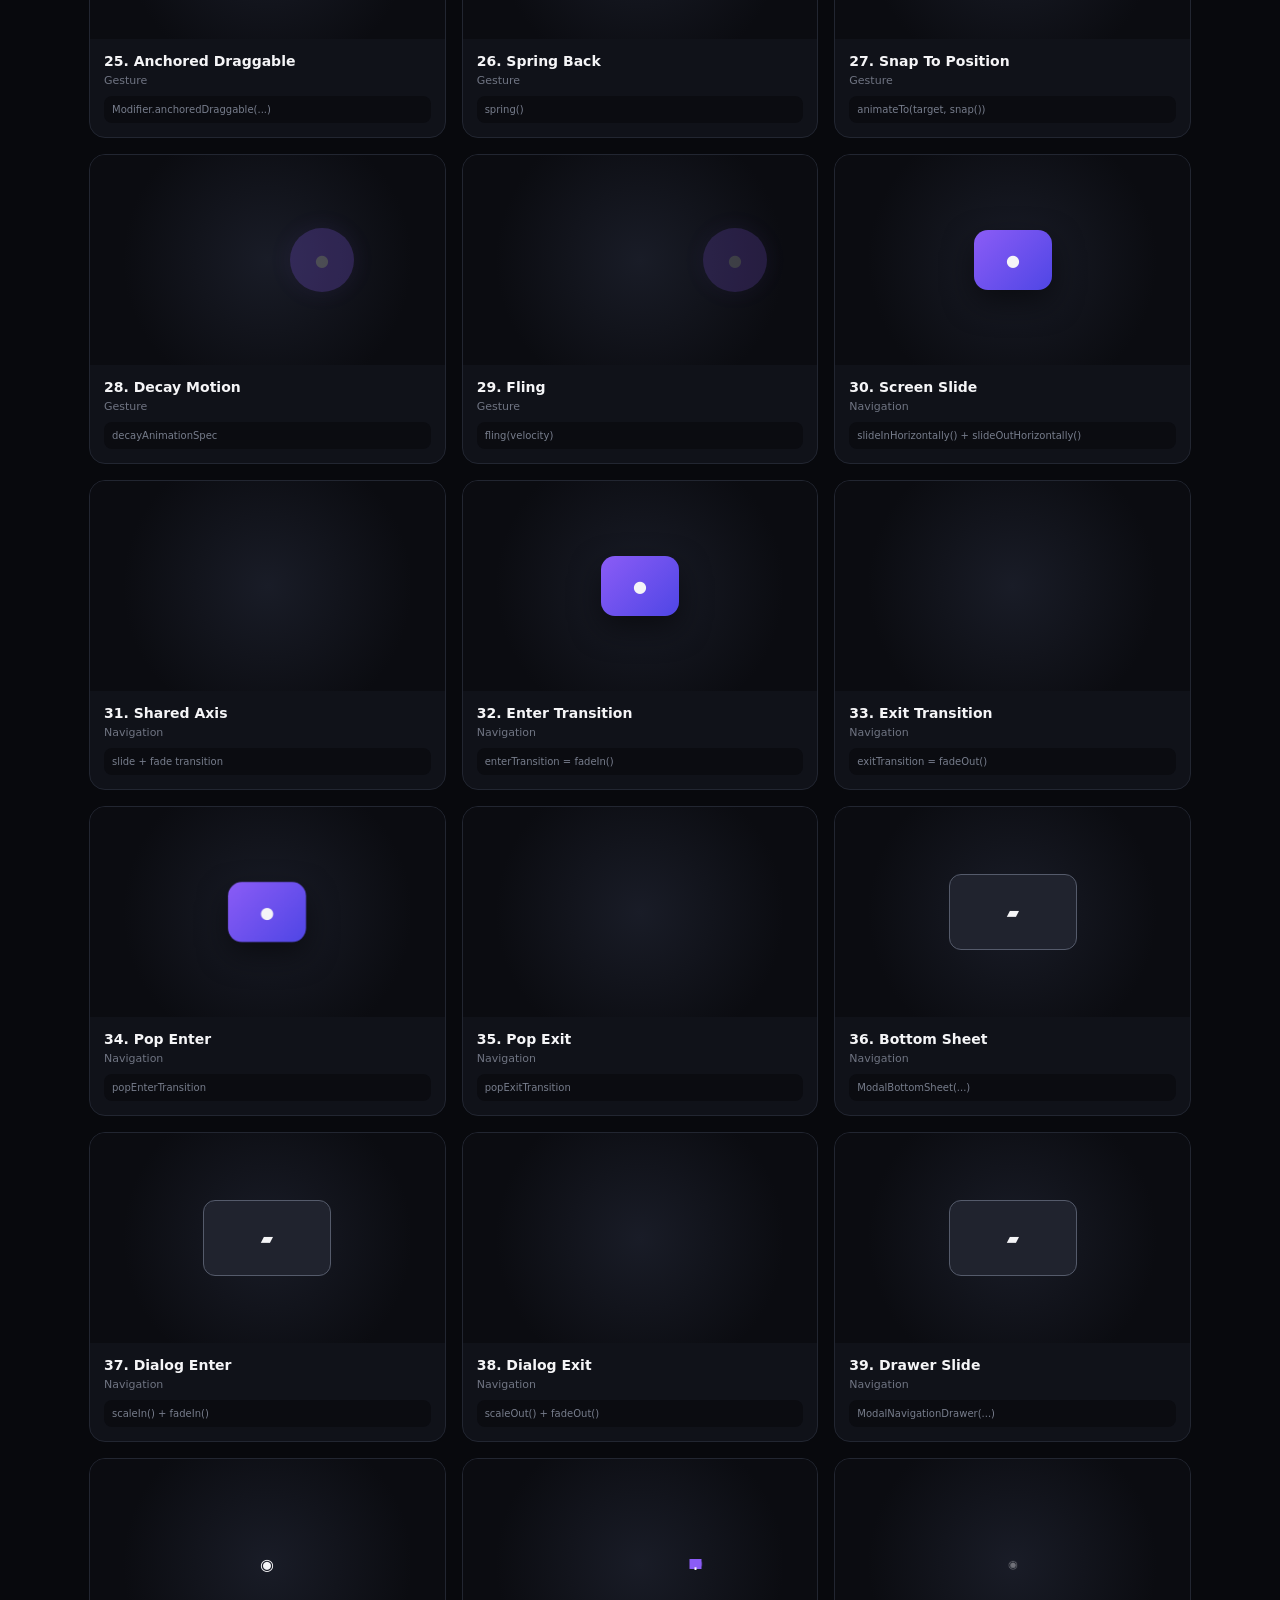
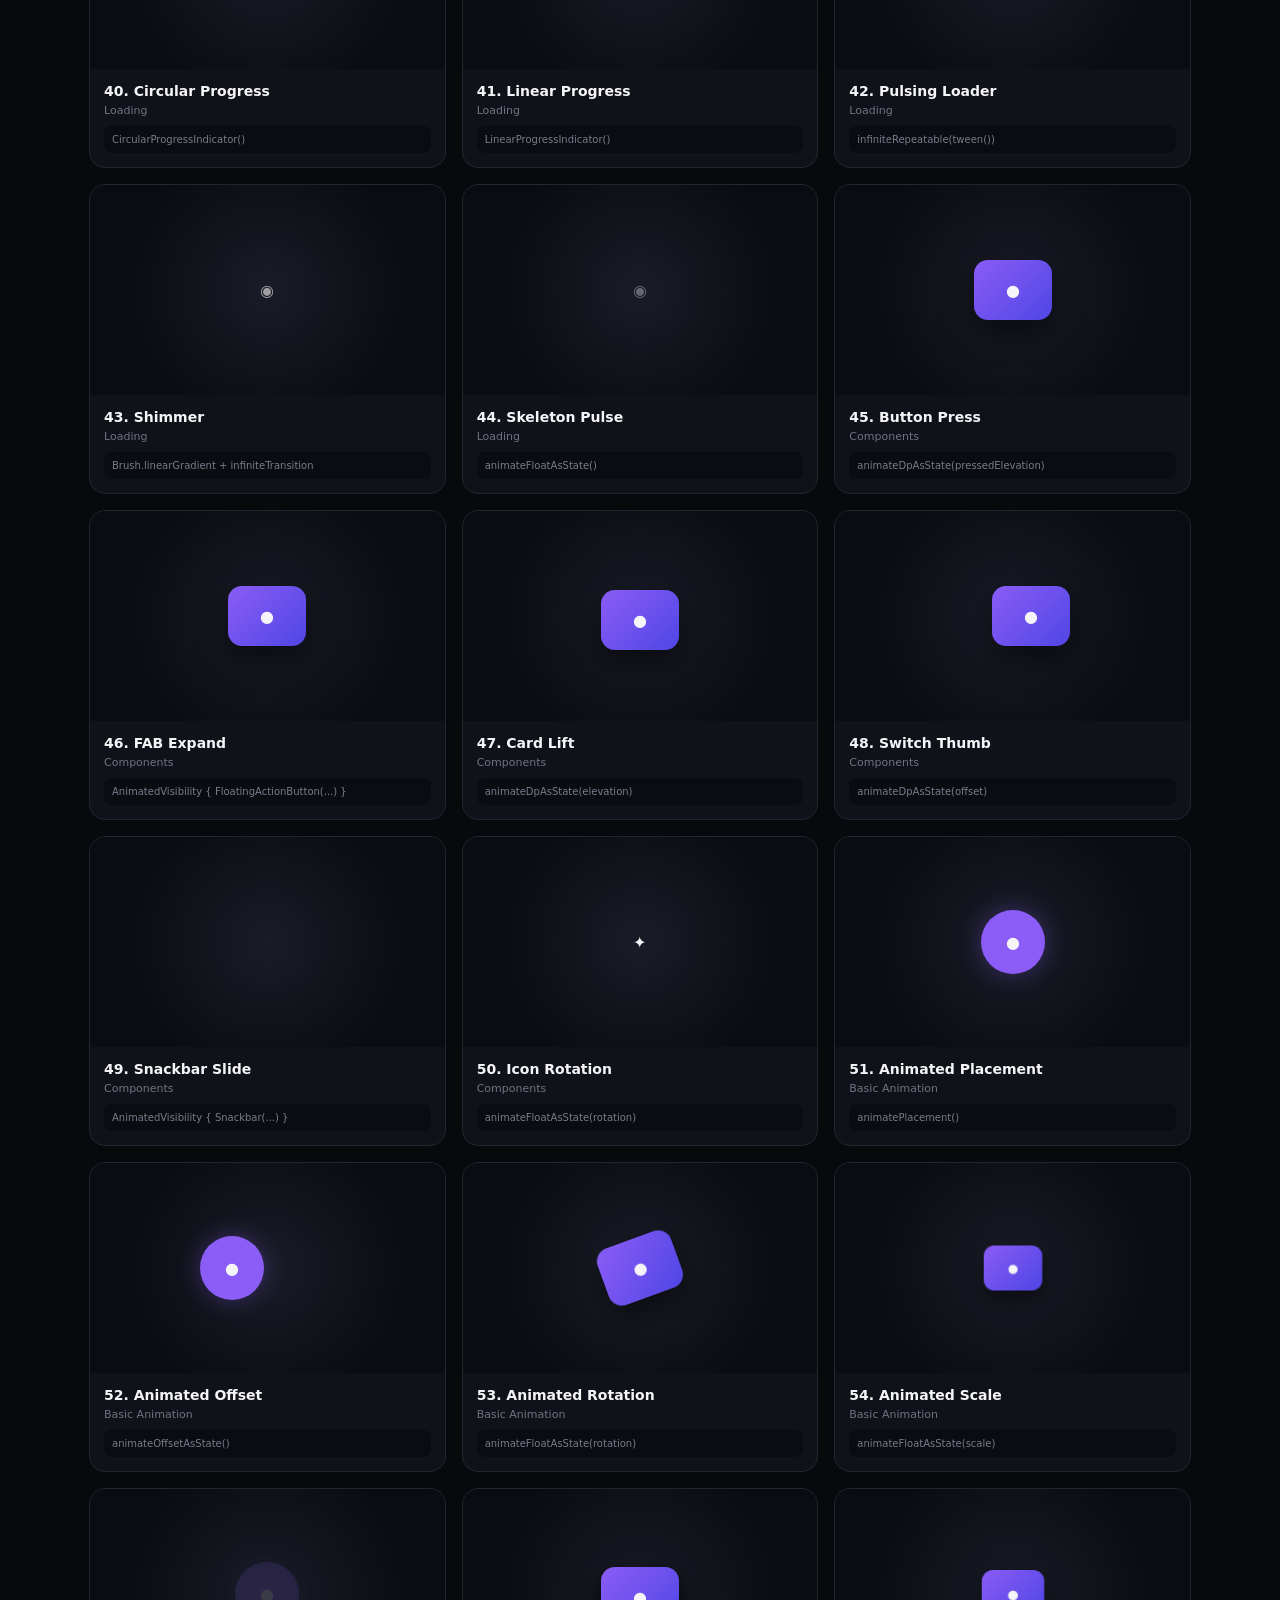
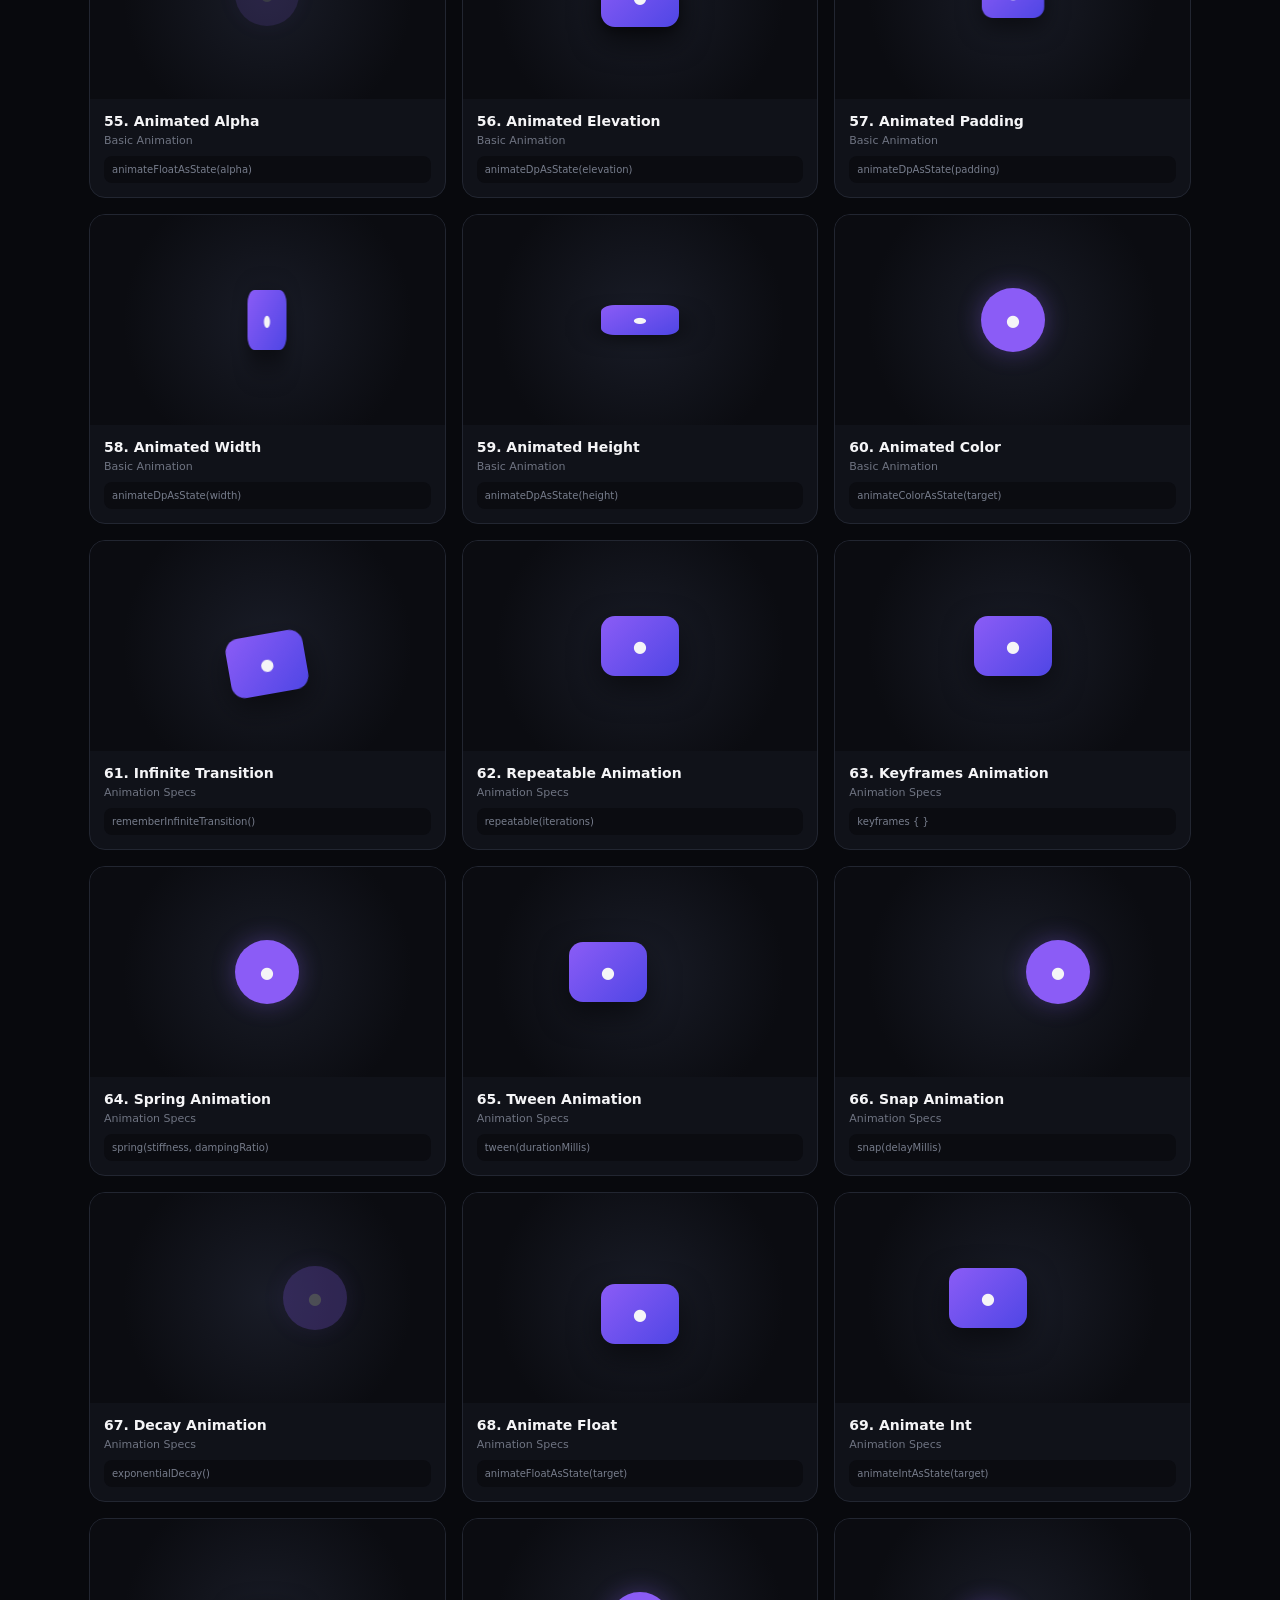
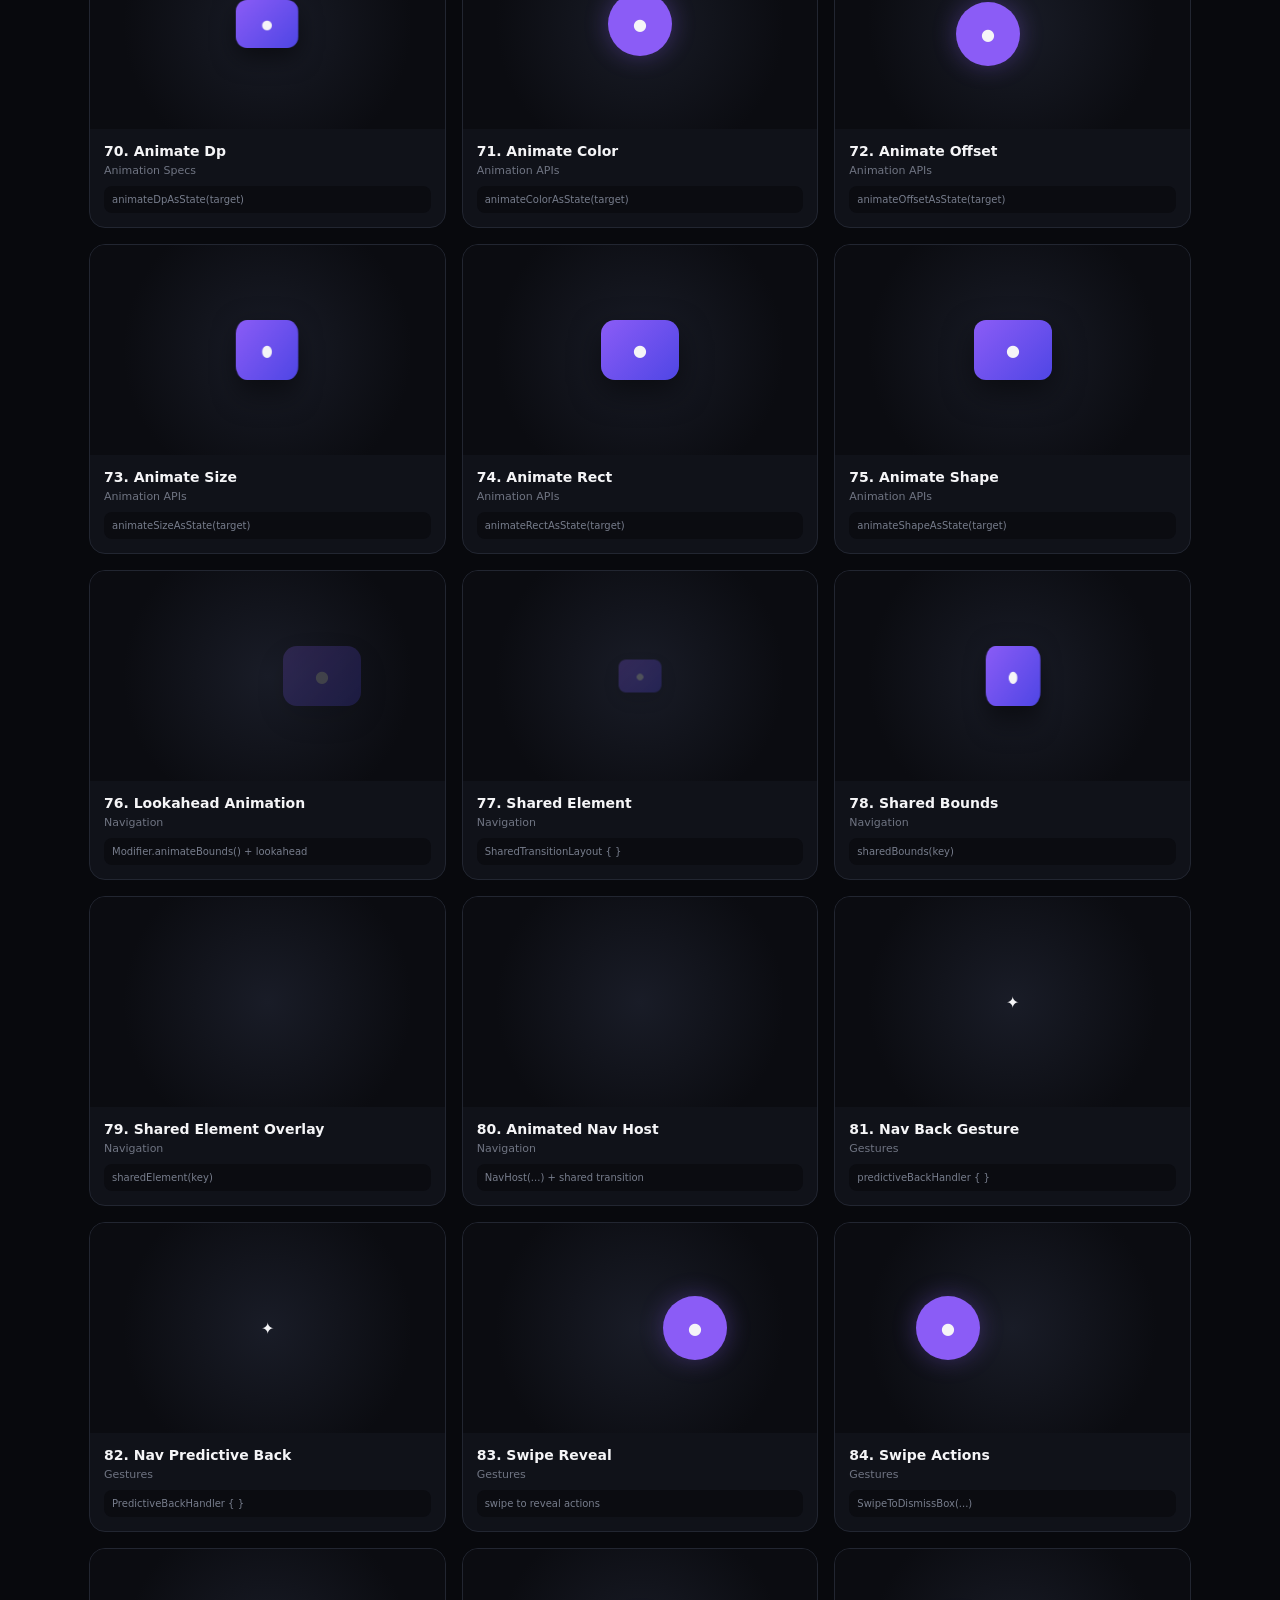
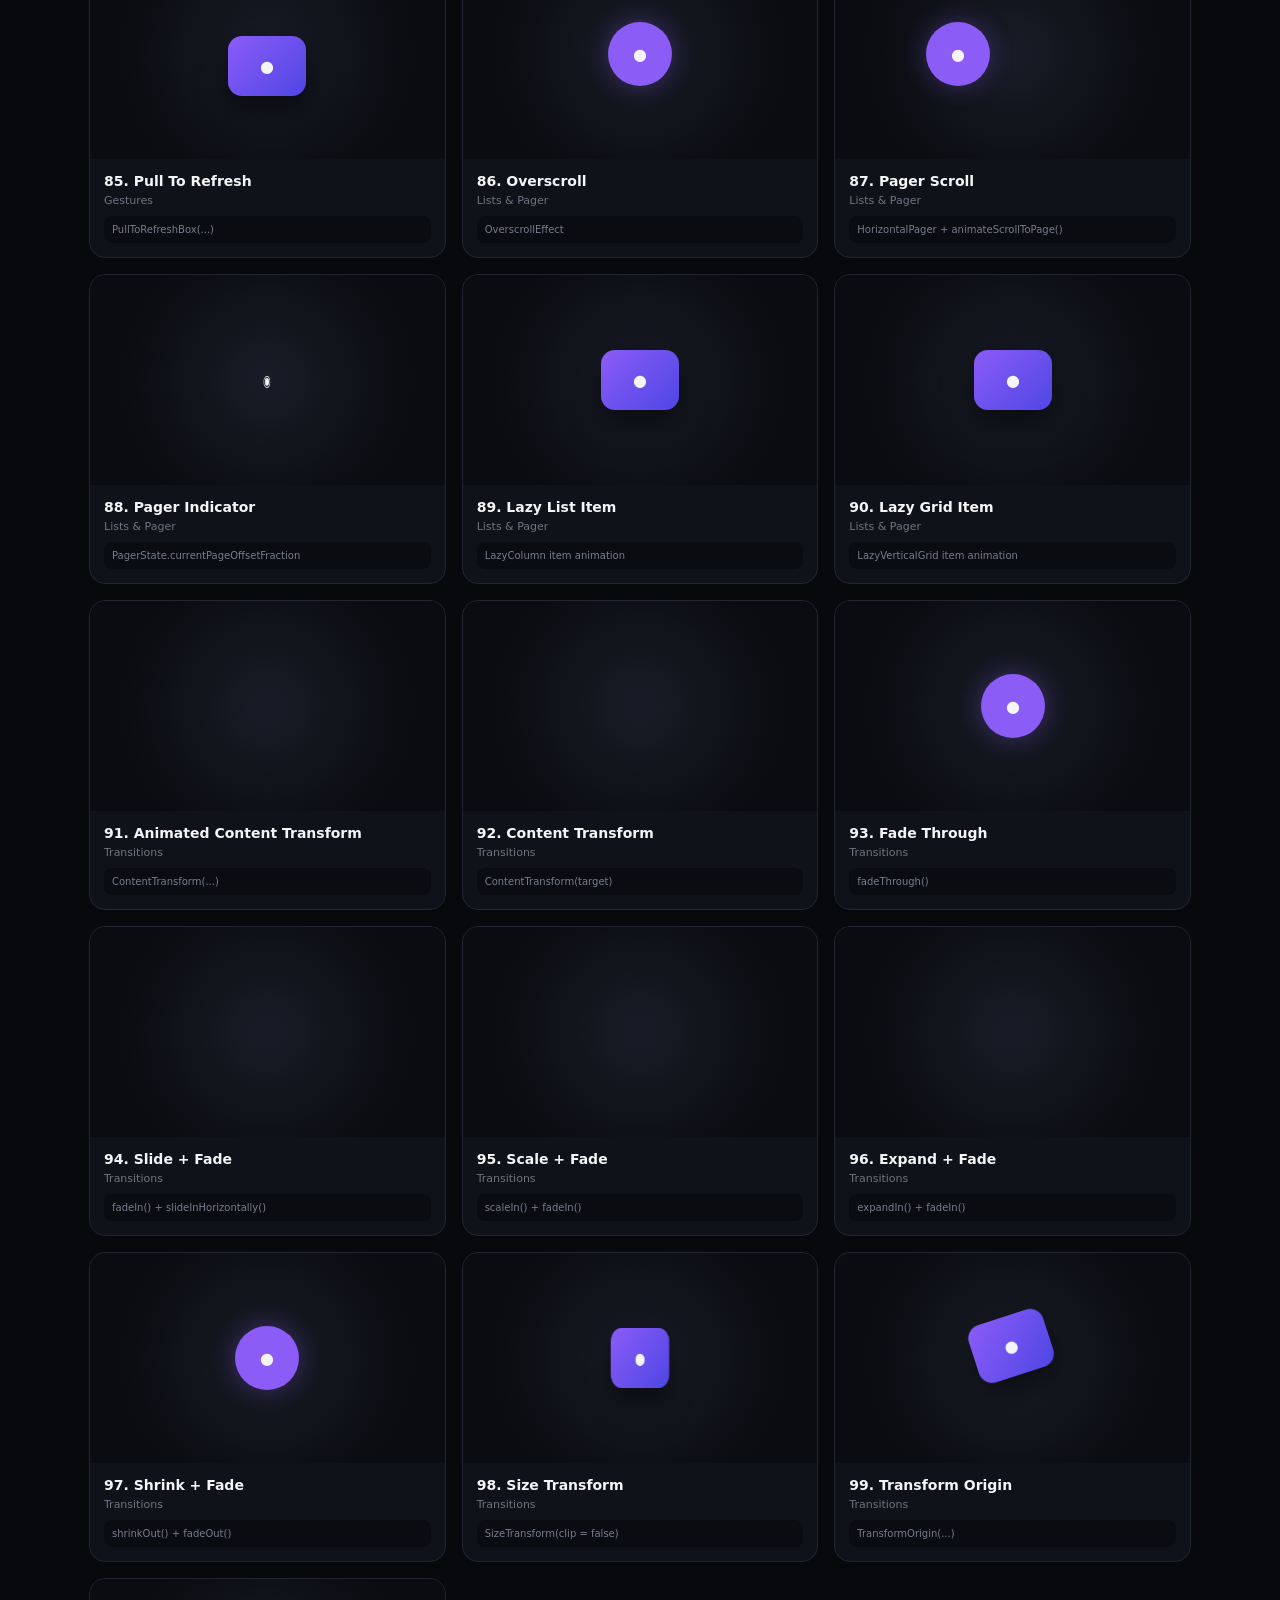
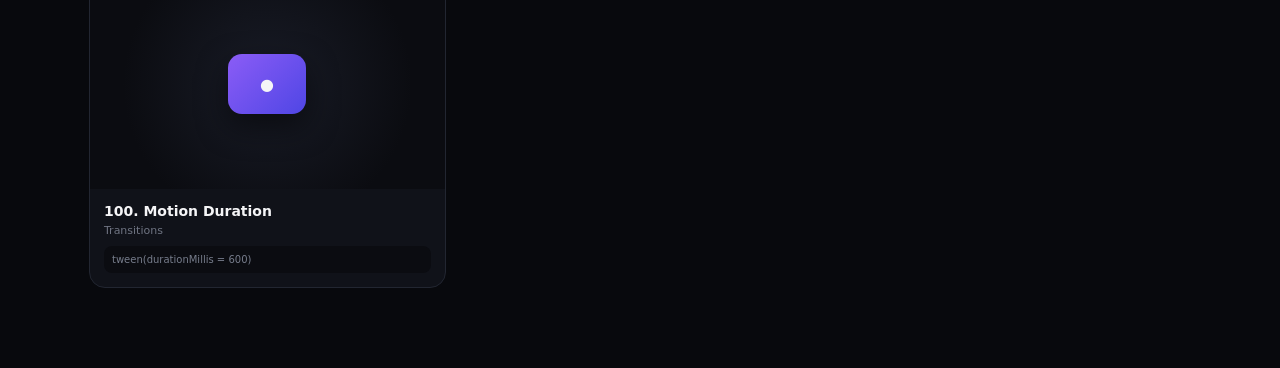
==== commit 2437bdfe: "Add 50 more Jetpack Compose animations with real previews" ====
--- a/jetpack-compose.html
+++ b/jetpack-compose.html
@@ -1,75 +1,20 @@
 <!DOCTYPE html>
 <html lang="id">
 <head>
-<meta charset="UTF-8"><meta name="viewport" content="width=device-width,initial-scale=1"><title>WebDemoGPT — Jetpack Compose Animations</title>
+<meta charset="UTF-8"><meta name="viewport" content="width=device-width,initial-scale=1">
+<title>WebDemoGPT — Jetpack Compose Animations</title>
 <style>
-*{box-sizing:border-box}body{margin:0;font-family:Inter,system-ui,sans-serif;background:#08090d;color:#f5f5f7}header{height:72px;padding:0 6%;display:flex;align-items:center;justify-content:space-between;border-bottom:1px solid #20232c;background:#0b0c11;position:sticky;top:0;z-index:10}a{color:#fff;text-decoration:none}.brand{font-weight:800}.back{color:#a5a9b5;font-size:13px}main{max-width:1150px;margin:auto;padding:55px 24px 80px}.hero{text-align:center;margin-bottom:42px}.badge{display:inline-block;padding:7px 12px;border:1px solid #30333d;border-radius:99px;color:#aaaeba;font-size:12px}.hero h1{font-size:clamp(38px,6vw,64px);margin:18px 0 12px;letter-spacing:-3px}.hero h1 span{color:#8b5cf6}.hero p{color:#858a99;max-width:650px;margin:auto;line-height:1.7}.toolbar{display:flex;gap:12px;flex-wrap:wrap;margin-bottom:22px}.toolbar input,.toolbar select{background:#11131a;color:#ddd;border:1px solid #292d38;border-radius:10px;padding:11px 13px;outline:0}.toolbar input{flex:1;min-width:200px}.grid{display:grid;grid-template-columns:repeat(3,1fr);gap:16px}.card{background:#101219;border:1px solid #222631;border-radius:16px;overflow:hidden}.preview{height:210px;display:grid;place-items:center;background:radial-gradient(circle,#191c27,#0b0c11 70%);overflow:hidden}.stage{width:170px;height:125px;display:grid;place-items:center;position:relative}.box{width:76px;height:58px;border-radius:14px;background:linear-gradient(135deg,#8b5cf6,#4f46e5);box-shadow:0 12px 30px #0008}.circle{width:62px;height:62px;border-radius:50%;background:#8b5cf6;box-shadow:0 0 25px #8b5cf655}.line{width:120px;height:9px;border-radius:99px;background:#8b5cf6}.fab{width:62px;height:62px;border-radius:50%;display:grid;place-items:center;background:#8b5cf6;font-size:28px}.dialog{width:125px;height:75px;border-radius:12px;background:#20232e;border:1px solid #555b6b}.anim{will-change:transform,opacity,filter,clip-path,box-shadow;background-origin:border-box}.card-info{padding:14px}.card-info h2{font-size:14px;margin:0}.card-info small{display:block;color:#6f7482;margin-top:5px;font-size:11px}.code{margin-top:9px;font-size:10px;color:#777d8c;background:#0b0c11;border-radius:8px;padding:8px;white-space:nowrap;overflow:hidden;text-overflow:ellipsis}.hidden{display:none}@media(max-width:800px){.grid{grid-template-columns:repeat(2,1fr)}}@media(max-width:520px){.grid{grid-template-columns:1fr}}
+*{box-sizing:border-box}body{margin:0;font-family:Inter,system-ui,sans-serif;background:#08090d;color:#f5f5f7}header{height:72px;padding:0 6%;display:flex;align-items:center;justify-content:space-between;border-bottom:1px solid #20232c;background:#0b0c11;position:sticky;top:0;z-index:10}a{color:#fff;text-decoration:none}.brand{font-weight:800}.back{color:#a5a9b5;font-size:13px}main{max-width:1150px;margin:auto;padding:55px 24px 80px}.hero{text-align:center;margin-bottom:42px}.badge{display:inline-block;padding:7px 12px;border:1px solid #30333d;border-radius:99px;color:#aaaeba;font-size:12px}.hero h1{font-size:clamp(38px,6vw,64px);margin:18px 0 12px;letter-spacing:-3px}.hero h1 span{color:#8b5cf6}.hero p{color:#858a99;max-width:650px;margin:auto;line-height:1.7}.toolbar{display:flex;gap:12px;flex-wrap:wrap;margin-bottom:22px}.toolbar input,.toolbar select{background:#11131a;color:#ddd;border:1px solid #292d38;border-radius:10px;padding:11px 13px;outline:0}.toolbar input{flex:1;min-width:200px}.grid{display:grid;grid-template-columns:repeat(3,1fr);gap:16px}.card{background:#101219;border:1px solid #222631;border-radius:16px;overflow:hidden}.preview{height:210px;display:grid;place-items:center;background:radial-gradient(circle,#191c27,#0b0c11 70%);overflow:hidden}.stage{width:170px;height:120px;display:grid;place-items:center;position:relative;perspective:700px}.box{width:78px;height:60px;border-radius:14px;background:linear-gradient(135deg,#8b5cf6,#4f46e5);box-shadow:0 12px 30px #0008}.circle{width:64px;height:64px;border-radius:50%;background:#8b5cf6;box-shadow:0 0 25px #8b5cf655}.line{width:125px;height:10px;border-radius:99px;background:#8b5cf6}.dialog{width:128px;height:76px;border-radius:12px;background:#20232e;border:1px solid #555b6b}.anim{display:grid;place-items:center;transform-origin:center;will-change:transform,opacity,filter,clip-path}.card-info{padding:14px}.card-info h2{font-size:14px;margin:0}.card-info small{display:block;color:#6f7482;margin-top:5px;font-size:11px}.code{margin-top:9px;font-size:10px;color:#777d8c;background:#0b0c11;border-radius:8px;padding:8px;white-space:nowrap;overflow:hidden;text-overflow:ellipsis}@media(max-width:800px){.grid{grid-template-columns:repeat(2,1fr)}}@media(max-width:520px){.grid{grid-template-columns:1fr}}
 </style>
 </head>
 <body>
 <header><a class="brand" href="index.html">WebDemoGPT</a><a class="back" href="index.html">← Animation Gallery</a></header>
-<main><section class="hero"><span class="badge">Android • Jetpack Compose</span><h1>Jetpack Compose <span>Animations.</span></h1><p>50 animasi Jetpack Compose dengan preview yang benar-benar memperagakan karakter gerak masing-masing animasi.</p></section>
-<div class="toolbar"><input id="search" placeholder="Cari animasi Compose..."><select id="filter"><option value="all">Semua</option><option>Visibility</option><option>Content</option><option>Gesture</option><option>Navigation</option><option>Loading</option><option>Components</option></select></div><section class="grid" id="grid"></section></main>
+<main><section class="hero"><span class="badge">Android • Jetpack Compose</span><h1>Jetpack Compose <span>Animations.</span></h1><p>100 animasi Jetpack Compose dengan preview visual yang benar-benar bergerak sesuai nama dan konsep animasinya.</p></section>
+<div class="toolbar"><input id="search" placeholder="Cari animasi Compose..."><select id="filter"><option value="all">Semua</option><option>Visibility</option><option>Content</option><option>Gesture</option><option>Navigation</option><option>Loading</option><option>Components</option><option>Basic Animation</option><option>Animation Specs</option><option>Animation APIs</option><option>Gestures</option><option>Lists &amp; Pager</option><option>Transitions</option></select></div><section class="grid" id="grid"></section></main>
 <script>
-const animations=[
-['Fade In','Visibility','box','alpha = animateFloatAsState(1f)'],['Fade Out','Visibility','box','AnimatedVisibility(visible = false)'],['Slide In','Visibility','box','slideInVertically()'],['Slide Out','Visibility','box','slideOutVertically()'],['Expand Vertically','Visibility','box','expandVertically()'],['Shrink Vertically','Visibility','box','shrinkVertically()'],['Expand Horizontally','Visibility','line','expandHorizontally()'],['Shrink Horizontally','Visibility','line','shrinkHorizontally()'],['Scale In','Visibility','circle','scaleIn()'],['Scale Out','Visibility','circle','scaleOut()'],
-['Animated Visibility','Content','box','AnimatedVisibility(visible) { ... }'],['Animated Content','Content','box','AnimatedContent(targetState) { ... }'],['Crossfade','Content','circle','Crossfade(targetState) { ... }'],['Animated Size','Content','box','Modifier.animateContentSize()'],['Animate Content Size','Content','box','animateContentSize(animationSpec)'],['Animate Bounds','Content','box','Modifier.animateBounds()'],['Color Animation','Content','circle','animateColorAsState(targetValue)'],['Dp Animation','Content','line','animateDpAsState(targetValue)'],['Offset Animation','Content','circle','animateOffsetAsState(targetValue)'],['Int Animation','Content','box','animateIntAsState(targetValue)'],
-['Drag','Gesture','circle','detectDragGestures { change, dragAmount -> }'],['Swipe','Gesture','box','swipeable(...)'],['Swipe To Dismiss','Gesture','box','SwipeToDismiss(...)'],['Draggable','Gesture','circle','Modifier.draggable(...)'],['Anchored Draggable','Gesture','circle','Modifier.anchoredDraggable(...)'],['Spring Back','Gesture','circle','spring()'],['Snap To Position','Gesture','circle','animateTo(target, snap())'],['Decay Motion','Gesture','circle','decayAnimationSpec'],['Fling','Gesture','circle','fling(velocity)'],
-['Screen Slide','Navigation','box','slideInHorizontally() + slideOutHorizontally()'],['Shared Axis','Navigation','box','slide + fade transition'],['Enter Transition','Navigation','box','enterTransition = fadeIn()'],['Exit Transition','Navigation','box','exitTransition = fadeOut()'],['Pop Enter','Navigation','box','popEnterTransition'],['Pop Exit','Navigation','box','popExitTransition'],['Bottom Sheet','Navigation','dialog','ModalBottomSheet(...)'],['Dialog Enter','Navigation','dialog','AnimatedVisibility + scaleIn()'],['Dialog Exit','Navigation','dialog','scaleOut()'],['Drawer Slide','Navigation','box','ModalNavigationDrawer(...)'],
-['Circular Progress','Loading','circle','CircularProgressIndicator()'],['Linear Progress','Loading','line','LinearProgressIndicator()'],['Pulsing Loader','Loading','circle','infiniteRepeatable(tween())'],['Shimmer','Loading','line','Brush.linearGradient + infiniteTransition'],['Skeleton Pulse','Loading','box','animateFloatAsState()'],
-['Button Press','Components','box','animateDpAsState(pressedElevation)'],['FAB Expand','Components','fab','AnimatedVisibility { FloatingActionButton(...) }'],['Card Lift','Components','box','animateDpAsState(elevation)'],['Switch Thumb','Components','circle','animateDpAsState(offset)'],['Snackbar Slide','Components','dialog','AnimatedVisibility { Snackbar(...) }'],['Icon Rotation','Components','circle','animateFloatAsState(rotation)']
-];
-const keyframes=[
-'0%{opacity:0}65%{opacity:1}100%{opacity:1}',
-'0%,55%{opacity:1}100%{opacity:0}',
-'0%{transform:translateY(70px);opacity:0}65%{transform:translateY(-5px);opacity:1}100%{transform:translateY(0);opacity:1}',
-'0%{transform:translateY(0);opacity:1}45%{transform:translateY(8px);opacity:1}100%{transform:translateY(70px);opacity:0}',
-'0%,100%{transform:scaleY(.15);transform-origin:center bottom}55%{transform:scaleY(1);transform-origin:center bottom}',
-'0%,100%{transform:scaleY(1);transform-origin:center bottom}55%{transform:scaleY(.15);transform-origin:center bottom}',
-'0%,100%{transform:scaleX(.12);transform-origin:left center}55%{transform:scaleX(1);transform-origin:left center}',
-'0%,100%{transform:scaleX(1);transform-origin:left center}55%{transform:scaleX(.12);transform-origin:left center}',
-'0%,100%{transform:scale(.15);opacity:0}55%{transform:scale(1);opacity:1}',
-'0%,45%{transform:scale(1);opacity:1}100%{transform:scale(.15);opacity:0}',
-'0%,100%{opacity:.2;transform:scale(.8)}50%{opacity:1;transform:scale(1.05)}',
-'0%,100%{transform:translateY(12px) scale(.9)}50%{transform:translateY(-12px) scale(1.05)}',
-'0%,100%{opacity:.25;transform:scale(.8)}50%{opacity:1;transform:scale(1.12)}',
-'0%,100%{transform:scale(1)}50%{transform:scale(1.28)}',
-'0%,100%{transform:scaleX(1);transform-origin:center}50%{transform:scaleX(1.35);transform-origin:center}',
-'0%,100%{transform:translateY(0)}50%{transform:translateY(-16px)}',
-'0%,100%{filter:hue-rotate(0deg)}50%{filter:hue-rotate(180deg)}',
-'0%,100%{transform:scaleX(.6)}50%{transform:scaleX(1.25)}',
-'0%,100%{transform:translate(0,0)}50%{transform:translate(42px,-24px)}',
-'0%,100%{transform:scaleX(1)}50%{transform:scaleX(1.5)}',
-'0%,100%{transform:translateX(0)}45%{transform:translateX(48px)}100%{transform:translateX(0)}',
-'0%,100%{transform:translateX(-55px)}50%{transform:translateX(55px)}',
-'0%,35%{transform:translateX(0);opacity:1}100%{transform:translateX(110px);opacity:0}',
-'0%,100%{transform:translateX(-38px)}50%{transform:translateX(38px)}',
-'0%,100%{transform:translateX(-28px)}50%{transform:translateX(28px)}',
-'0%{transform:translateY(0)}35%{transform:translateY(42px)}65%{transform:translateY(-10px)}82%{transform:translateY(5px)}100%{transform:translateY(0)}',
-'0%,100%{transform:translateX(0)}35%{transform:translateX(55px)}65%{transform:translateX(0)}',
-'0%{transform:translateX(0);opacity:1}70%{transform:translateX(80px);opacity:1}100%{transform:translateX(80px);opacity:0}',
-'0%{transform:translateY(0)}35%{transform:translateY(-55px)}65%{transform:translateY(0)}100%{transform:translateY(0)}',
-'0%,100%{transform:rotate(0deg)}50%{transform:rotate(12deg)}',
-'0%{transform:translateX(-90px);opacity:0}25%{opacity:1}75%{opacity:1}100%{transform:translateX(90px);opacity:0}',
-'0%,100%{transform:translateX(-35px);opacity:.35}50%{transform:translateX(35px);opacity:1}',
-'0%{transform:translateX(90px);opacity:0}100%{transform:translateX(0);opacity:1}',
-'0%{transform:translateX(0);opacity:1}100%{transform:translateX(-90px);opacity:0}',
-'0%{transform:scale(.65);opacity:0}100%{transform:scale(1);opacity:1}',
-'0%{transform:scale(1);opacity:1}100%{transform:scale(.65);opacity:0}',
-'0%{transform:translateY(55px);opacity:1}100%{transform:translateY(0);opacity:1}',
-'0%{transform:translateY(0) scale(.7);opacity:0}100%{transform:translateY(0) scale(1);opacity:1}',
-'0%,100%{transform:rotate(0deg)}50%{transform:rotate(360deg)}',
-'0%,100%{transform:scale(.7);opacity:.35}50%{transform:scale(1.2);opacity:1}',
-'0%,100%{transform:scaleX(.6)}50%{transform:scaleX(1)}',
-'0%,100%{transform:translateX(-25px);background-position:0 0}50%{transform:translateX(25px);background-position:100% 0}',
-'0%,100%{opacity:.4;transform:scale(.9)}50%{opacity:1;transform:scale(1.08)}',
-'0%,100%{transform:scale(1)}15%{transform:scale(.88)}30%{transform:scale(1.06)}45%{transform:scale(.96)}60%{transform:scale(1)}',
-'0%,100%{transform:translateY(0) scale(1);box-shadow:0 10px 25px #0008}50%{transform:translateY(-10px) scale(1.05);box-shadow:0 24px 40px #0004}',
-'0%,100%{transform:scale(1)}25%{transform:scale(.88)}45%{transform:scale(1.08)}70%{transform:scale(1)}',
-'0%,100%{transform:translateX(-28px)}50%{transform:translateX(28px)}',
-'0%,100%{transform:rotate(0deg)}50%{transform:rotate(360deg)}'
-];
-const grid=document.getElementById('grid');
-function render(){const q=document.getElementById('search').value.toLowerCase();const f=document.getElementById('filter').value;grid.innerHTML='';animations.forEach((a,i)=>{if((!q||a[0].toLowerCase().includes(q))&&(f==='all'||a[1]===f)){const c=document.createElement('article');c.className='card';c.innerHTML=`<div class="preview"><div class="stage"><div class="${a[2]} anim a${i}">${a[2]==='fab'?'+':''}</div></div></div><div class="card-info"><h2>${i+1}. ${a[0]}</h2><small>${a[1]}</small><div class="code">${a[3]}</div></div>`;grid.appendChild(c)}})}
-const style=document.createElement('style');style.textContent=keyframes.map((k,i)=>`.a${i}{animation:k${i} ${1.05+(i%8)*.12}s cubic-bezier(.2,.75,.25,1) infinite;animation-delay:${-(i*.13).toFixed(2)}s;animation-fill-mode:both}@keyframes k${i}{${k}}`).join('');document.head.appendChild(style);render();document.getElementById('search').oninput=render;document.getElementById('filter').onchange=render;
+const animations=[["Fade In","Visibility","AnimatedVisibility(visible) { }"],["Fade Out","Visibility","AnimatedVisibility(visible = false)"],["Slide In","Visibility","slideInVertically()"],["Slide Out","Visibility","slideOutVertically()"],["Expand Vertically","Visibility","expandVertically()"],["Shrink Vertically","Visibility","shrinkVertically()"],["Expand Horizontally","Visibility","expandHorizontally()"],["Shrink Horizontally","Visibility","shrinkHorizontally()"],["Scale In","Visibility","scaleIn()"],["Scale Out","Visibility","scaleOut()"],["Animated Visibility","Content","AnimatedVisibility(visible) { content }"],["Animated Content","Content","AnimatedContent(targetState) { }"],["Crossfade","Content","Crossfade(targetState) { }"],["Animated Size","Content","Modifier.animateContentSize()"],["Animate Content Size","Content","animateContentSize(animationSpec)"],["Animate Bounds","Content","Modifier.animateBounds()"],["Color Animation","Content","animateColorAsState(targetValue)"],["Dp Animation","Content","animateDpAsState(targetValue)"],["Offset Animation","Content","animateOffsetAsState(targetValue)"],["Int Animation","Content","animateIntAsState(targetValue)"],["Drag","Gesture","detectDragGestures { }"],["Swipe","Gesture","swipeable(...)"],["Swipe To Dismiss","Gesture","SwipeToDismiss(...)"],["Draggable","Gesture","Modifier.draggable(...)"],["Anchored Draggable","Gesture","Modifier.anchoredDraggable(...)"],["Spring Back","Gesture","spring()"],["Snap To Position","Gesture","animateTo(target, snap())"],["Decay Motion","Gesture","decayAnimationSpec"],["Fling","Gesture","fling(velocity)"],["Screen Slide","Navigation","slideInHorizontally() + slideOutHorizontally()"],["Shared Axis","Navigation","slide + fade transition"],["Enter Transition","Navigation","enterTransition = fadeIn()"],["Exit Transition","Navigation","exitTransition = fadeOut()"],["Pop Enter","Navigation","popEnterTransition"],["Pop Exit","Navigation","popExitTransition"],["Bottom Sheet","Navigation","ModalBottomSheet(...)"],["Dialog Enter","Navigation","scaleIn() + fadeIn()"],["Dialog Exit","Navigation","scaleOut() + fadeOut()"],["Drawer Slide","Navigation","ModalNavigationDrawer(...)"],["Circular Progress","Loading","CircularProgressIndicator()"],["Linear Progress","Loading","LinearProgressIndicator()"],["Pulsing Loader","Loading","infiniteRepeatable(tween())"],["Shimmer","Loading","Brush.linearGradient + infiniteTransition"],["Skeleton Pulse","Loading","animateFloatAsState()"],["Button Press","Components","animateDpAsState(pressedElevation)"],["FAB Expand","Components","AnimatedVisibility { FloatingActionButton(...) }"],["Card Lift","Components","animateDpAsState(elevation)"],["Switch Thumb","Components","animateDpAsState(offset)"],["Snackbar Slide","Components","AnimatedVisibility { Snackbar(...) }"],["Icon Rotation","Components","animateFloatAsState(rotation)"],["Animated Placement","Basic Animation","animatePlacement()"],["Animated Offset","Basic Animation","animateOffsetAsState()"],["Animated Rotation","Basic Animation","animateFloatAsState(rotation)"],["Animated Scale","Basic Animation","animateFloatAsState(scale)"],["Animated Alpha","Basic Animation","animateFloatAsState(alpha)"],["Animated Elevation","Basic Animation","animateDpAsState(elevation)"],["Animated Padding","Basic Animation","animateDpAsState(padding)"],["Animated Width","Basic Animation","animateDpAsState(width)"],["Animated Height","Basic Animation","animateDpAsState(height)"],["Animated Color","Basic Animation","animateColorAsState(target)"],["Infinite Transition","Animation Specs","rememberInfiniteTransition()"],["Repeatable Animation","Animation Specs","repeatable(iterations)"],["Keyframes Animation","Animation Specs","keyframes { }"],["Spring Animation","Animation Specs","spring(stiffness, dampingRatio)"],["Tween Animation","Animation Specs","tween(durationMillis)"],["Snap Animation","Animation Specs","snap(delayMillis)"],["Decay Animation","Animation Specs","exponentialDecay()"],["Animate Float","Animation Specs","animateFloatAsState(target)"],["Animate Int","Animation Specs","animateIntAsState(target)"],["Animate Dp","Animation Specs","animateDpAsState(target)"],["Animate Color","Animation APIs","animateColorAsState(target)"],["Animate Offset","Animation APIs","animateOffsetAsState(target)"],["Animate Size","Animation APIs","animateSizeAsState(target)"],["Animate Rect","Animation APIs","animateRectAsState(target)"],["Animate Shape","Animation APIs","animateShapeAsState(target)"],["Lookahead Animation","Navigation","Modifier.animateBounds() + lookahead"],["Shared Element","Navigation","SharedTransitionLayout { }"],["Shared Bounds","Navigation","sharedBounds(key)"],["Shared Element Overlay","Navigation","sharedElement(key)"],["Animated Nav Host","Navigation","NavHost(...) + shared transition"],["Nav Back Gesture","Gestures","predictiveBackHandler { }"],["Nav Predictive Back","Gestures","PredictiveBackHandler { }"],["Swipe Reveal","Gestures","swipe to reveal actions"],["Swipe Actions","Gestures","SwipeToDismissBox(...)"],["Pull To Refresh","Gestures","PullToRefreshBox(...)"],["Overscroll","Lists & Pager","OverscrollEffect"],["Pager Scroll","Lists & Pager","HorizontalPager + animateScrollToPage()"],["Pager Indicator","Lists & Pager","PagerState.currentPageOffsetFraction"],["Lazy List Item","Lists & Pager","LazyColumn item animation"],["Lazy Grid Item","Lists & Pager","LazyVerticalGrid item animation"],["Animated Content Transform","Transitions","ContentTransform(...)"],["Content Transform","Transitions","ContentTransform(target)"],["Fade Through","Transitions","fadeThrough()"],["Slide + Fade","Transitions","fadeIn() + slideInHorizontally()"],["Scale + Fade","Transitions","scaleIn() + fadeIn()"],["Expand + Fade","Transitions","expandIn() + fadeIn()"],["Shrink + Fade","Transitions","shrinkOut() + fadeOut()"],["Size Transform","Transitions","SizeTransform(clip = false)"],["Transform Origin","Transitions","TransformOrigin(...)"],["Motion Duration","Transitions","tween(durationMillis = 600)"]];
+const grid=document.getElementById('grid'),search=document.getElementById('search'),filter=document.getElementById('filter');
+function kind(n){if(/Arrow|Icon|Menu|Back Gesture|Predictive Back/.test(n))return'icon';if(/Circular|Progress|Loader|Shimmer|Skeleton|Ripple|Pager Indicator/.test(n))return n.includes('Linear')?'line':'ring';if(/Dialog|Bottom Sheet|Drawer|Snackbar/.test(n))return'dialog';if(/Drag|Swipe|Fling|Spring|Snap|Decay|Offset|Placement|Scroll|Overscroll|Pager/.test(n))return'circle';return /Color|Alpha|Fade|Flicker/.test(n)?'circle':'box'}
+function motion(n){if(n==='Fade In')return'0%{opacity:.05}100%{opacity:1}';if(n==='Fade Out')return'0%{opacity:1}100%{opacity:.05}';if(n==='Slide In')return'0%{transform:translateY(55px);opacity:0}100%{transform:none;opacity:1}';if(n==='Slide Out')return'0%{transform:none;opacity:1}100%{transform:translateY(55px);opacity:0}';if(n==='Expand Vertically')return'0%,100%{transform:scaleY(.25)}50%{transform:scaleY(1)}';if(n==='Shrink Vertically')return'0%,100%{transform:scaleY(1)}50%{transform:scaleY(.25)}';if(n==='Expand Horizontally')return'0%,100%{transform:scaleX(.25)}50%{transform:scaleX(1)}';if(n==='Shrink Horizontally')return'0%,100%{transform:scaleX(1)}50%{transform:scaleX(.25)}';if(n==='Scale In')return'0%{transform:scale(.2);opacity:0}100%{transform:scale(1);opacity:1}';if(n==='Scale Out')return'0%{transform:scale(1);opacity:1}100%{transform:scale(.2);opacity:0}';if(n==='Animated Visibility')return'0%,100%{opacity:.2;transform:scale(.9)}50%{opacity:1;transform:scale(1)}';if(n==='Animated Content')return'0%{transform:translateX(-45px);opacity:0}50%{transform:none;opacity:1}100%{transform:translateX(45px);opacity:0}';if(n==='Crossfade')return'0%,45%{opacity:1}50%,100%{opacity:.15}';if(n==='Animated Size')return'0%,100%{transform:scale(1)}50%{transform:scale(1.3,.72)}';if(n==='Animate Content Size')return'0%,100%{transform:scaleX(1)}50%{transform:scaleX(1.35)}';if(n==='Animate Bounds')return'0%,100%{transform:translate(0) scale(1)}50%{transform:translate(28px,-16px) scale(.82)}';if(n==='Color Animation')return'0%,100%{filter:hue-rotate(0deg)}50%{filter:hue-rotate(180deg)}';if(n==='Dp Animation')return'0%,100%{transform:scale(.75)}50%{transform:scale(1.2)}';if(n==='Offset Animation')return'0%,100%{transform:translate(-30px,0)}50%{transform:translate(30px,-18px)}';if(n==='Int Animation')return'0%,100%{transform:translateX(-28px)}50%{transform:translateX(28px)}';if(n==='Drag')return'0%,100%{transform:translateX(-35px)}50%{transform:translateX(35px)}';if(n==='Swipe')return'0%{transform:translateX(-55px)}50%{transform:translateX(55px)}100%{transform:translateX(-55px)}';if(n==='Swipe To Dismiss')return'0%,35%{transform:none;opacity:1}100%{transform:translateX(90px);opacity:0}';if(n==='Draggable')return'0%,100%{transform:translate(-30px,0)}25%{transform:translate(20px,-15px)}50%{transform:translate(35px,15px)}75%{transform:translate(-10px,5px)}';if(n==='Anchored Draggable')return'0%,40%{transform:translateX(-38px)}55%,100%{transform:translateX(38px)}';if(n==='Spring Back')return'0%{transform:translateX(55px)}55%{transform:none}68%{transform:translateX(-13px)}82%{transform:translateX(7px)}100%{transform:none}';if(n==='Snap To Position')return'0%,45%{transform:translateX(-50px)}50%,100%{transform:translateX(50px)}';if(n==='Decay Motion')return'0%{transform:translateX(-65px)}70%{transform:translateX(38px)}100%{transform:translateX(55px);opacity:.25}';if(n==='Fling')return'0%{transform:translateX(-80px)}25%{transform:translateX(80px)}100%{transform:translateX(95px);opacity:.2}';if(n==='Screen Slide')return'0%{transform:translateX(90px);opacity:0}45%,100%{transform:none;opacity:1}';if(n==='Shared Axis')return'0%{transform:translateX(-35px);opacity:0}50%{transform:none;opacity:1}100%{transform:translateX(35px);opacity:0}';if(n==='Enter Transition')return'0%{opacity:0;transform:translateY(25px)}100%{opacity:1;transform:none}';if(n==='Exit Transition')return'0%{opacity:1;transform:none}100%{opacity:0;transform:translateY(-25px)}';if(n==='Pop Enter')return'0%{transform:scale(.55);opacity:0}65%{transform:scale(1.08);opacity:1}100%{transform:scale(1)}';if(n==='Pop Exit')return'0%{transform:scale(1);opacity:1}100%{transform:scale(.55);opacity:0}';if(n==='Bottom Sheet')return'0%{transform:translateY(85px)}55%{transform:translateY(-8px)}100%{transform:none}';if(n==='Dialog Enter')return'0%{transform:scale(.7);opacity:0}70%{transform:scale(1.05);opacity:1}100%{transform:scale(1)}';if(n==='Dialog Exit')return'0%{transform:scale(1);opacity:1}100%{transform:scale(.7);opacity:0}';if(n==='Drawer Slide')return'0%{transform:translateX(-100px)}100%{transform:none}';if(n==='Circular Progress')return'0%{transform:rotate(0)}100%{transform:rotate(360deg)}';if(n==='Linear Progress')return'0%{transform:scaleX(.1);transform-origin:left}50%{transform:scaleX(1)}100%{transform:scaleX(.1);transform-origin:right}';if(n==='Pulsing Loader')return'0%,100%{transform:scale(.7);opacity:.4}50%{transform:scale(1.2);opacity:1}';if(n==='Shimmer')return'0%{filter:brightness(.65)}50%{filter:brightness(1.8)}100%{filter:brightness(.65)}';if(n==='Skeleton Pulse')return'0%,100%{opacity:.35}50%{opacity:1}';if(n==='Button Press')return'0%,100%{transform:scale(1)}20%{transform:scale(.9)}40%{transform:scale(1.04)}';if(n==='FAB Expand')return'0%,45%{transform:scale(.5);opacity:.2}65%,100%{transform:scale(1);opacity:1}';if(n==='Card Lift')return'0%,100%{transform:translateY(4px)}50%{transform:translateY(-14px)}';if(n==='Switch Thumb')return'0%,40%{transform:translateX(-18px)}60%,100%{transform:translateX(18px)}';if(n==='Snackbar Slide')return'0%{transform:translateY(65px);opacity:0}30%,80%{transform:none;opacity:1}100%{transform:translateY(65px);opacity:0}';if(n==='Icon Rotation')return'0%,100%{transform:rotate(0)}50%{transform:rotate(360deg)}';if(n==='Animated Placement')return'0%,100%{transform:none}50%{transform:translate(42px,-20px)}';if(n==='Animated Offset')return'0%,100%{transform:translateX(-35px)}50%{transform:translateX(35px)}';if(n==='Animated Rotation')return'0%,100%{transform:rotate(-20deg)}50%{transform:rotate(160deg)}';if(n==='Animated Scale')return'0%,100%{transform:scale(.75)}50%{transform:scale(1.3)}';if(n==='Animated Alpha')return'0%,100%{opacity:.15}50%{opacity:1}';if(n==='Animated Elevation')return'0%,100%{transform:translateY(3px);filter:drop-shadow(0 4px 4px #0006)}50%{transform:translateY(-10px);filter:drop-shadow(0 22px 16px #000a)}';if(n==='Animated Padding')return'0%,100%{transform:scale(.8)}50%{transform:scale(1.15)}';if(n==='Animated Width')return'0%,100%{transform:scaleX(.5)}50%{transform:scaleX(1.35)}';if(n==='Animated Height')return'0%,100%{transform:scaleY(.5)}50%{transform:scaleY(1.35)}';if(n==='Animated Color')return'0%,100%{filter:hue-rotate(0)}50%{filter:hue-rotate(240deg)}';if(n==='Infinite Transition')return'0%{transform:translateY(18px) rotate(-10deg)}50%{transform:translateY(-18px) rotate(10deg)}100%{transform:translateY(18px) rotate(-10deg)}';if(n==='Repeatable Animation')return'0%,20%{transform:scale(1)}10%{transform:scale(1.25)}40%,60%{transform:rotate(0)}50%{transform:rotate(180deg)}';if(n==='Keyframes Animation')return'0%{transform:translateX(-35px)}30%{transform:translateY(-28px)}60%{transform:translateX(35px)}100%{transform:none}';if(n==='Spring Animation')return'0%{transform:scale(.75)}55%{transform:scale(1.12)}72%{transform:scale(.94)}88%{transform:scale(1.03)}100%{transform:scale(1)}';if(n==='Tween Animation')return'0%,100%{transform:translateX(-32px)}50%{transform:translateX(32px)}';if(n==='Snap Animation')return'0%,45%{transform:translateX(-45px)}50%,100%{transform:translateX(45px)}';if(n==='Decay Animation')return'0%{transform:translateX(-55px)}65%{transform:translateX(35px)}100%{transform:translateX(48px);opacity:.25}';if(n==='Animate Float')return'0%,100%{transform:translateY(16px)}50%{transform:translateY(-20px)}';if(n==='Animate Int')return'0%,100%{transform:translateX(-25px)}50%{transform:translateX(25px)}';if(n==='Animate Dp')return'0%,100%{transform:scale(.8)}50%{transform:scale(1.22)}';if(n==='Animate Color')return'0%,100%{filter:hue-rotate(0deg)}50%{filter:hue-rotate(180deg)}';if(n==='Animate Offset')return'0%,100%{transform:translate(-25px,10px)}50%{transform:translate(30px,-15px)}';if(n==='Animate Size')return'0%,100%{transform:scale(.8,1)}50%{transform:scale(1.25,.8)}';if(n==='Animate Rect')return'0%,100%{transform:rotate(0) scale(1)}50%{transform:rotate(18deg) scale(1.15)}';if(n==='Animate Shape')return'0%,100%{border-radius:12px}50%{border-radius:50%;transform:rotate(18deg)}';if(n==='Lookahead Animation')return'0%{transform:translateX(-55px);opacity:.2}50%{transform:none;opacity:1}100%{transform:translateX(55px);opacity:.2}';if(n==='Shared Element')return'0%{transform:scale(.55);opacity:.25}50%{transform:scale(1.25);opacity:1}100%{transform:scale(.55);opacity:.25}';if(n==='Shared Bounds')return'0%,100%{transform:scaleX(.7)}50%{transform:scaleX(1.3)}';if(n==='Shared Element Overlay')return'0%{transform:translateY(30px);opacity:0}50%{transform:none;opacity:1}100%{transform:translateY(-30px);opacity:0}';if(n==='Animated Nav Host')return'0%{transform:translateX(70px);opacity:0}35%,65%{transform:none;opacity:1}100%{transform:translateX(-70px);opacity:0}';if(n==='Nav Back Gesture')return'0%,100%{transform:none}50%{transform:translateX(65px) rotateY(-12deg)}';if(n==='Nav Predictive Back')return'0%,100%{transform:scale(1)}50%{transform:scale(.82) translateX(28px)}';if(n==='Swipe Reveal')return'0%,35%{transform:none}70%,100%{transform:translateX(55px)}';if(n==='Swipe Actions')return'0%,30%{transform:none}65%,100%{transform:translateX(-65px)}';if(n==='Pull To Refresh')return'0%,100%{transform:translateY(12px)}50%{transform:translateY(-22px) rotate(180deg)}';if(n==='Overscroll')return'0%,100%{transform:scaleY(1)}50%{transform:scaleY(1.18)}';if(n==='Pager Scroll')return'0%{transform:translateX(-55px)}50%{transform:translateX(55px)}100%{transform:translateX(-55px)}';if(n==='Pager Indicator')return'0%,100%{transform:scaleX(.55)}50%{transform:scaleX(1.35)}';if(n==='Lazy List Item')return'0%{transform:translateY(45px);opacity:0}100%{transform:none;opacity:1}';if(n==='Lazy Grid Item')return'0%{transform:scale(.7);opacity:0}100%{transform:scale(1);opacity:1}';if(n==='Content Transform')return'0%{transform:translateX(-40px) scale(.9);opacity:0}50%{transform:none;opacity:1}100%{transform:translateX(40px) scale(.9);opacity:0}';if(n==='Animated Content Transform')return'0%{transform:translateY(30px) rotate(-8deg);opacity:0}50%{transform:none;opacity:1}100%{transform:translateY(-30px) rotate(8deg);opacity:0}';if(n==='Fade Through')return'0%,35%{opacity:1;transform:scale(1)}50%{opacity:.1;transform:scale(.92)}65%,100%{opacity:1;transform:scale(1)}';if(n==='Slide + Fade')return'0%{transform:translateX(-55px);opacity:0}50%{transform:none;opacity:1}100%{transform:translateX(55px);opacity:0}';if(n==='Scale + Fade')return'0%{transform:scale(.55);opacity:0}50%{transform:scale(1);opacity:1}100%{transform:scale(1.25);opacity:0}';if(n==='Expand + Fade')return'0%{transform:scaleY(.2);opacity:0}50%{transform:scaleY(1);opacity:1}100%{transform:scaleY(.2);opacity:0}';if(n==='Shrink + Fade')return'0%{transform:scale(1);opacity:1}50%{transform:scale(.25);opacity:0}100%{transform:scale(1);opacity:1}';if(n==='Size Transform')return'0%,100%{transform:scale(.75,1)}50%{transform:scale(1.25,.75)}';if(n==='Transform Origin')return'0%,100%{transform-origin:left center;transform:rotate(-18deg)}50%{transform-origin:right center;transform:rotate(18deg)}';return'0%,100%{transform:translateY(0)}50%{transform:translateY(-24px)}'}
+function render(){const q=search.value.toLowerCase(),f=filter.value;grid.innerHTML='';animations.forEach((a,i)=>{if((!q||a[0].toLowerCase().includes(q))&&(f==='all'||a[1]===f)){const c=document.createElement('article');c.className='card';const k=kind(a[0]),symbol=k==='icon'?'✦':k==='line'?'━━':k==='ring'?'◉':k==='dialog'?'▰':'●',cls='a'+i,dur=(1.05+(i%8)*.12).toFixed(2);c.innerHTML=`<div class="preview"><div class="stage"><div class="${k} anim ${cls}">${symbol}</div></div></div><div class="card-info"><h2>${i+1}. ${a[0]}</h2><small>${a[1]}</small><div class="code">${a[2]}</div></div>`;grid.appendChild(c);const s=document.createElement('style');s.textContent=`.${cls}{animation:jpc${i} ${dur}s ease-in-out infinite;animation-delay:${-(i*.097).toFixed(2)}s;animation-fill-mode:both}@keyframes jpc${i}{${motion(a[0])}}`;document.head.appendChild(s)}})}search.oninput=render;filter.onchange=render;render();
 </script></body></html>
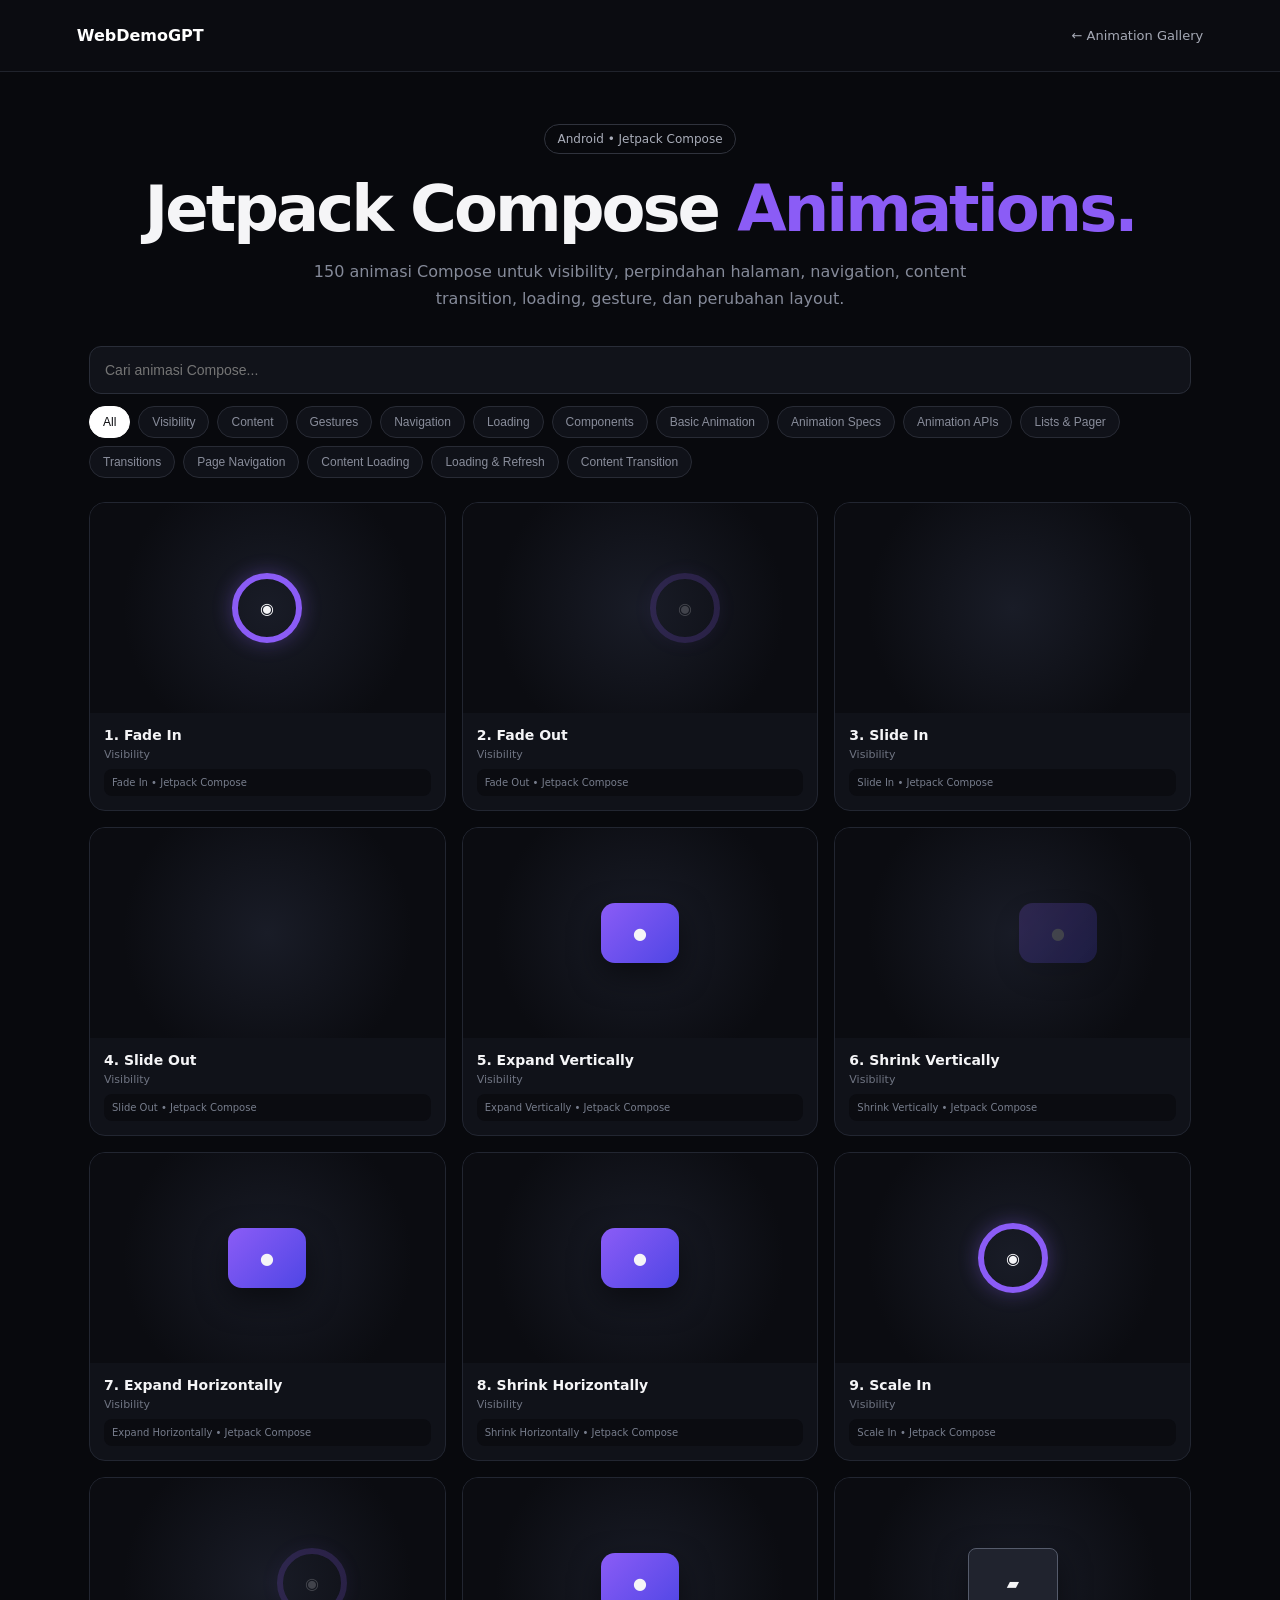
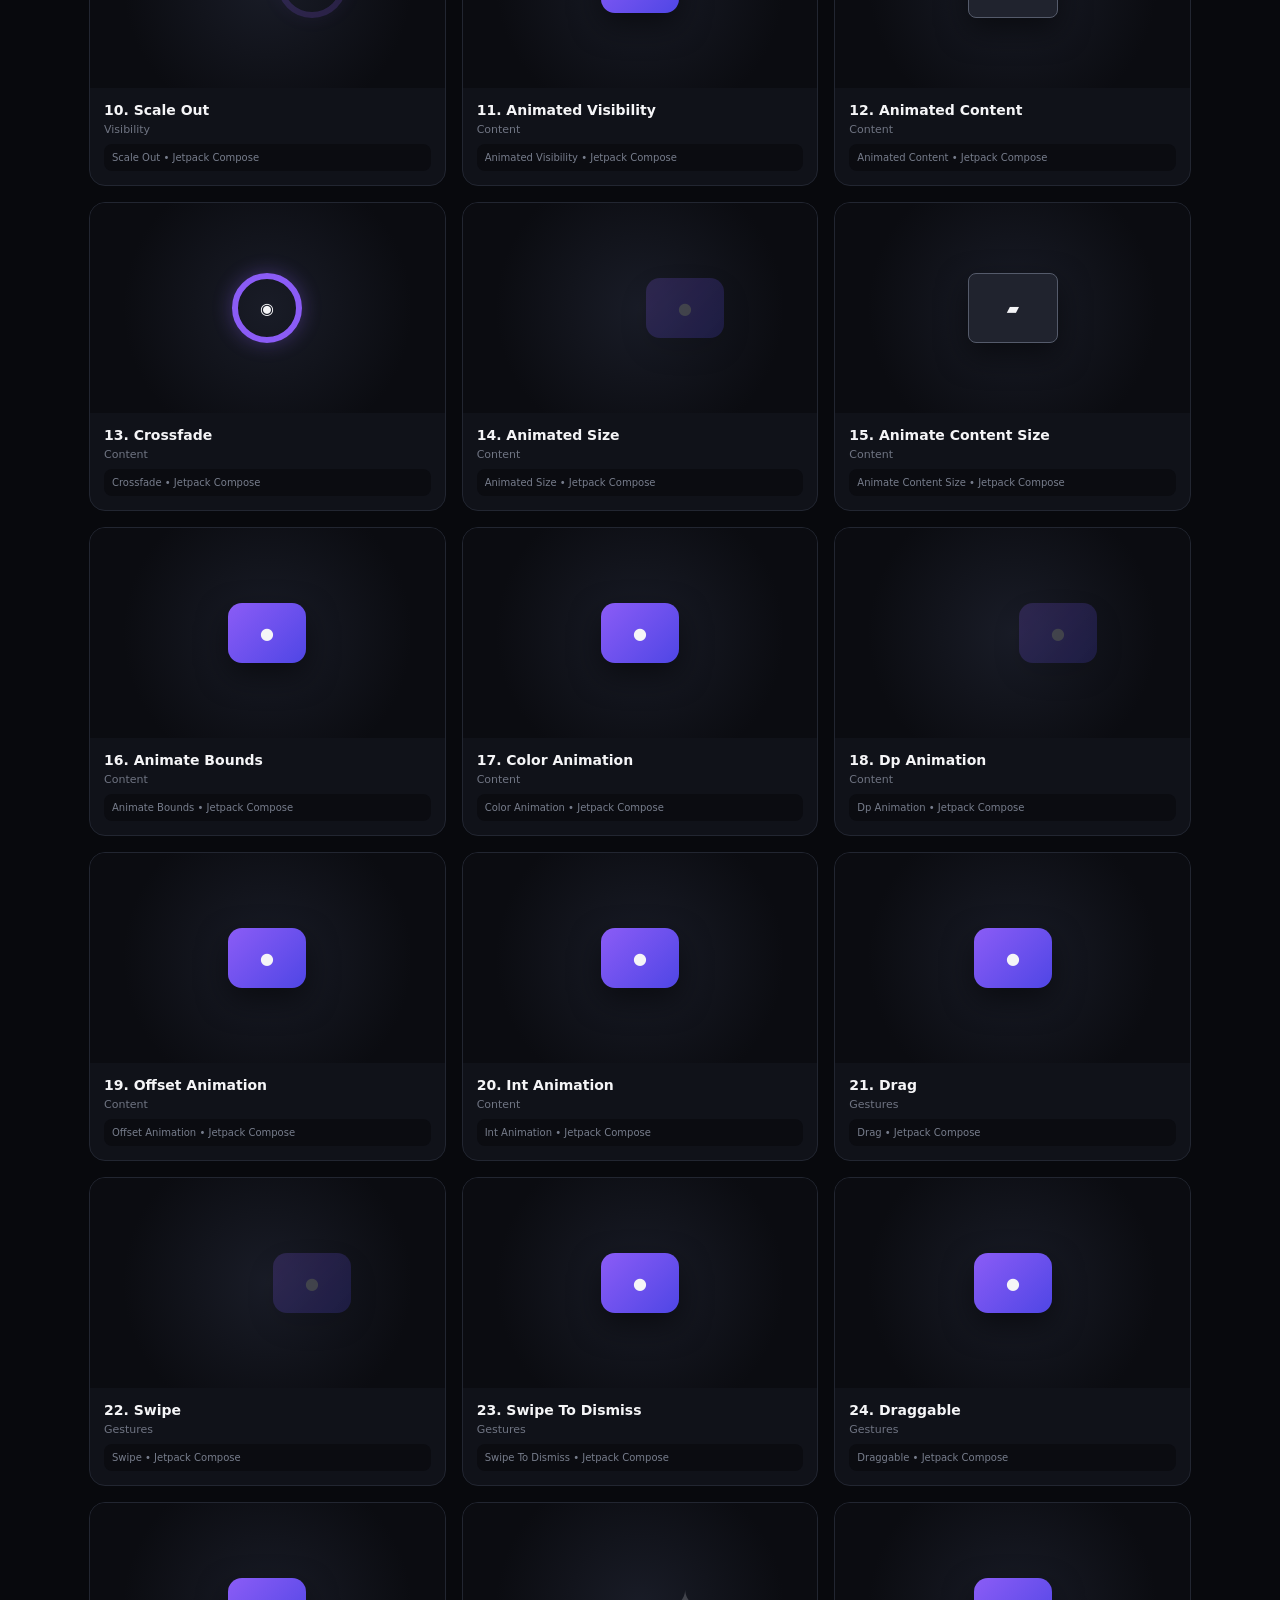
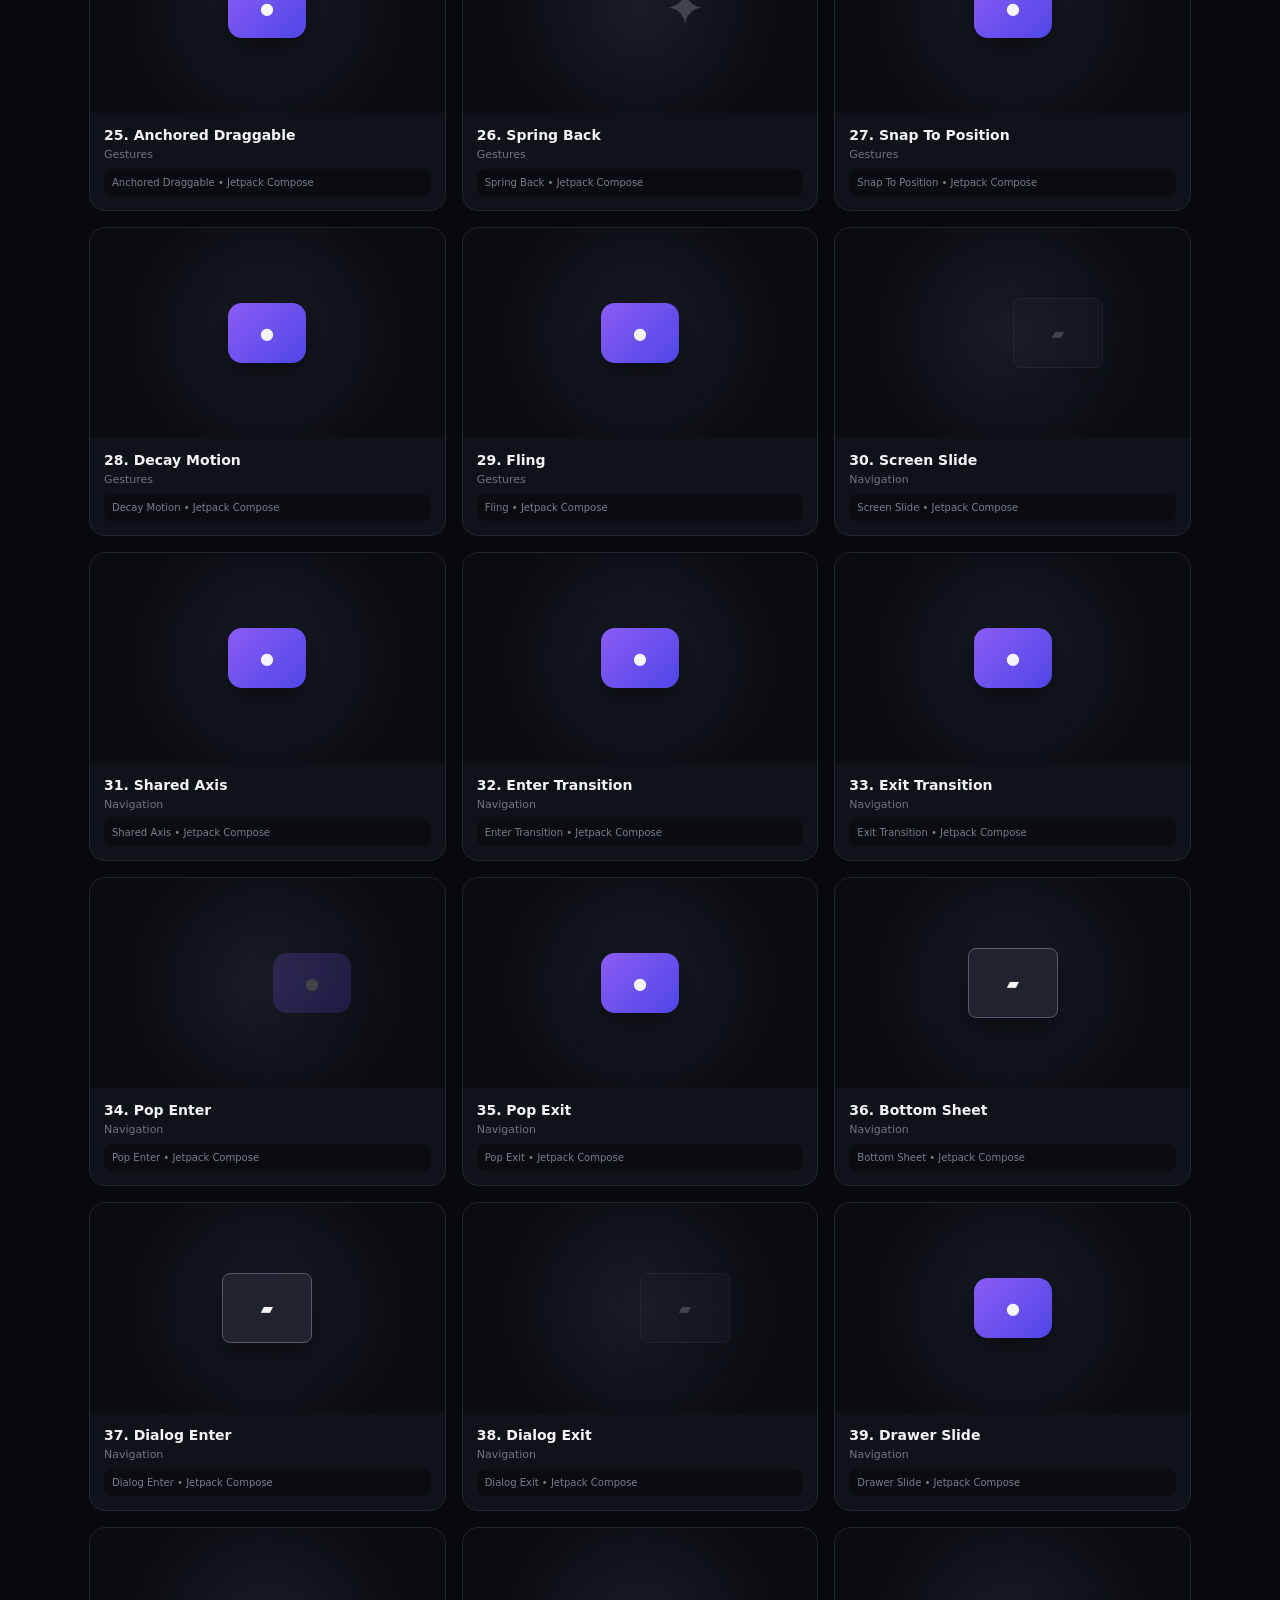
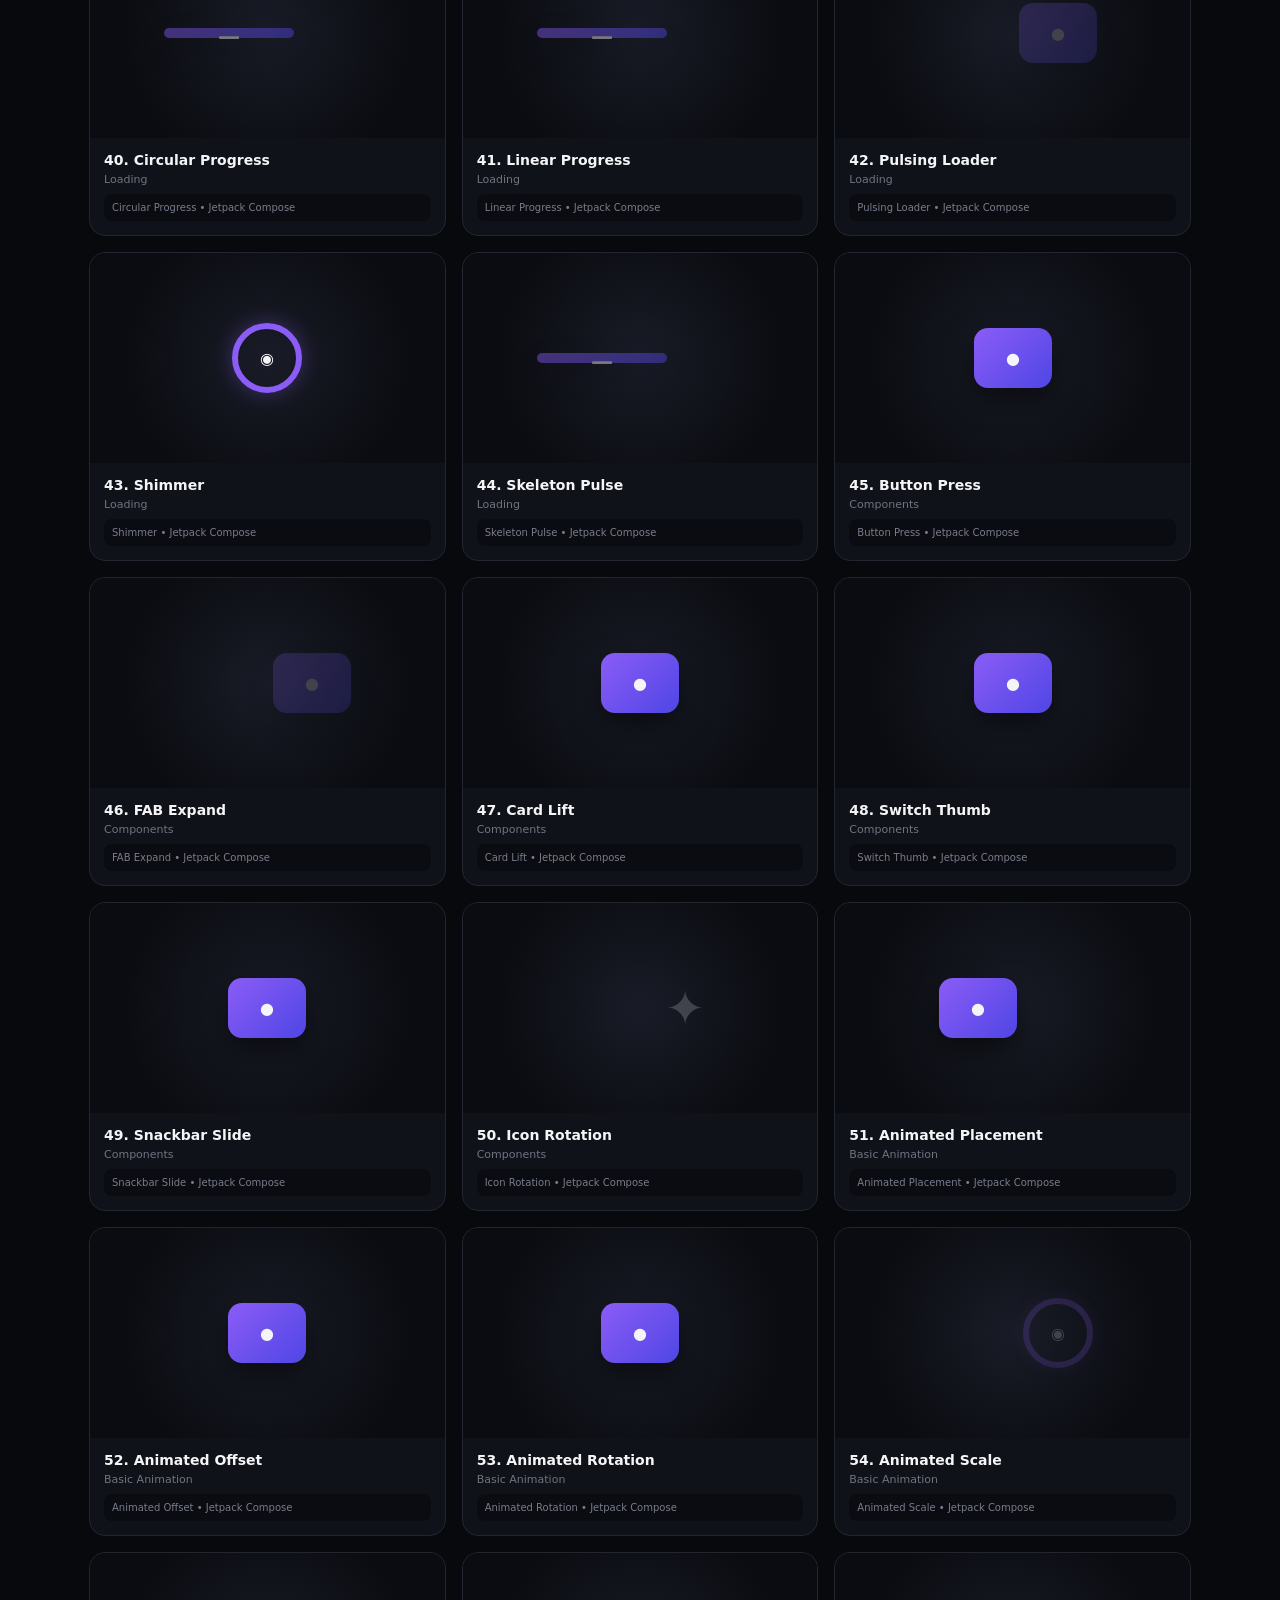
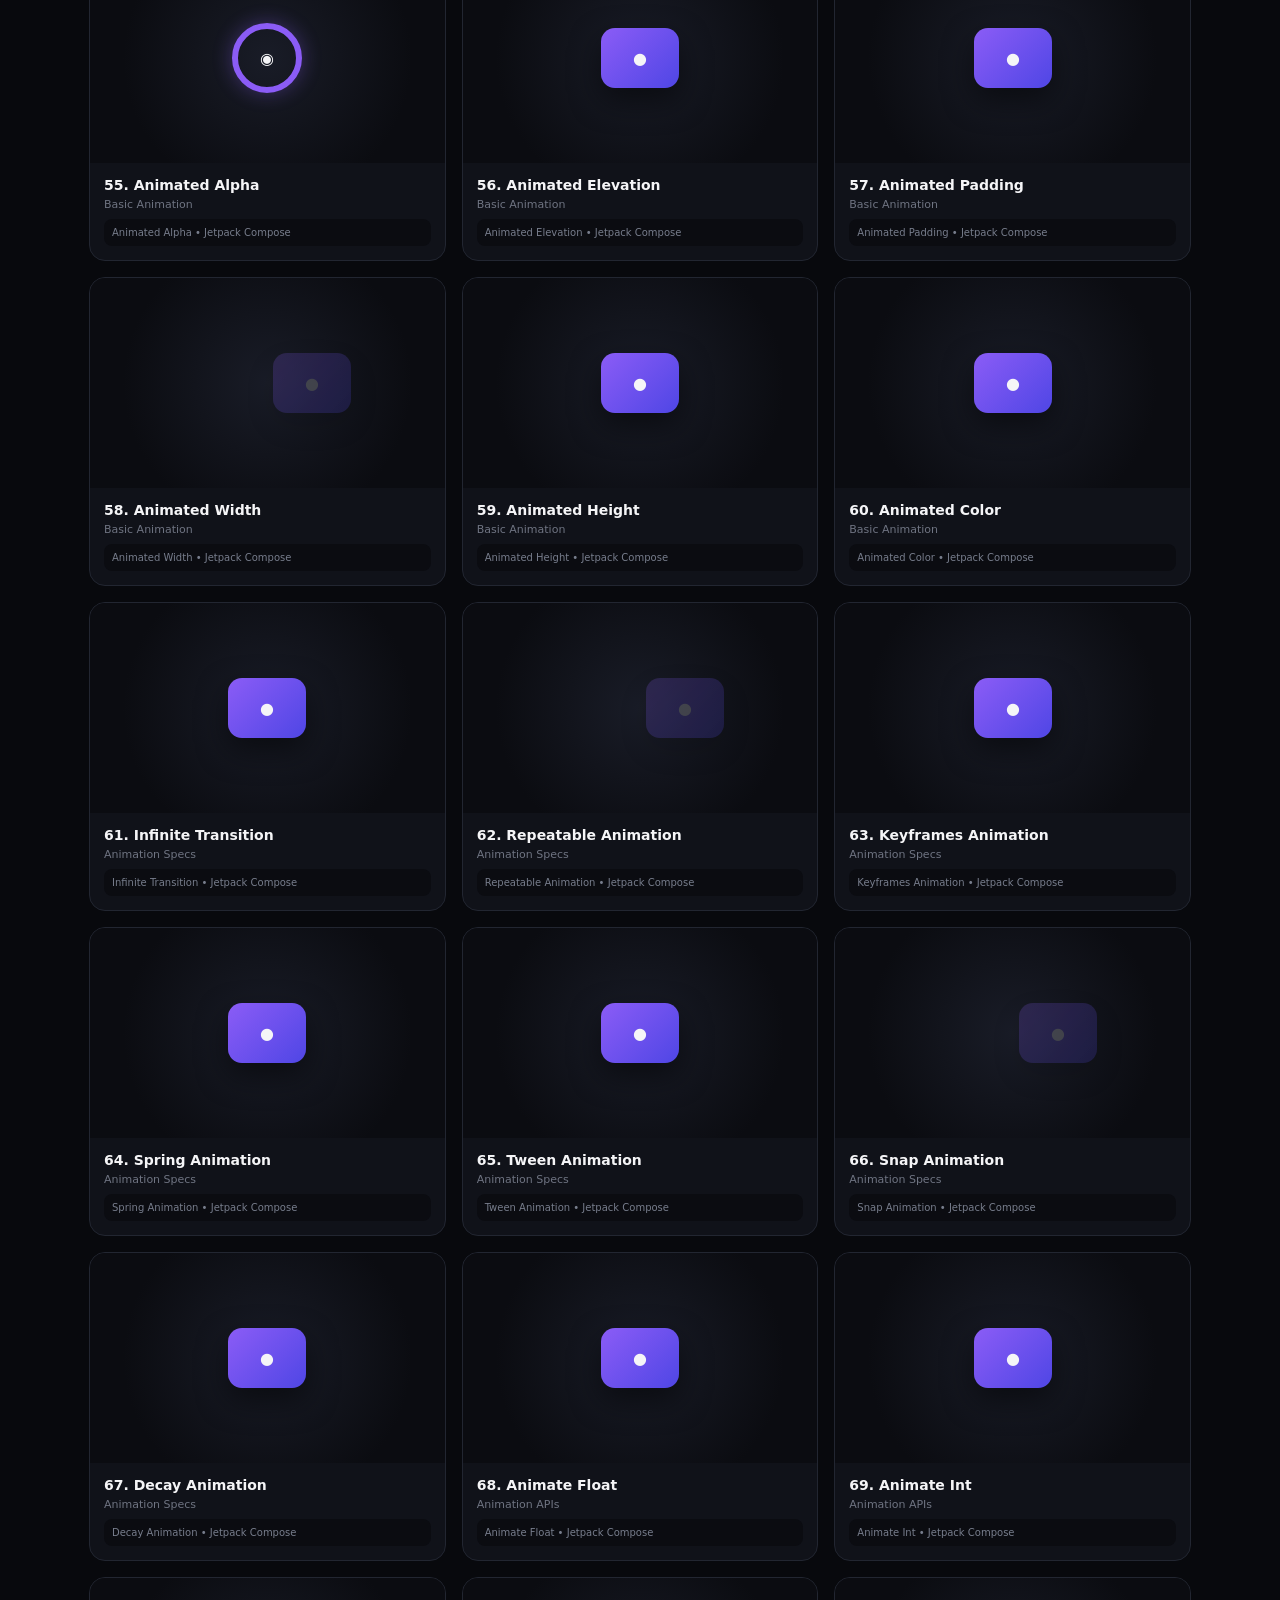
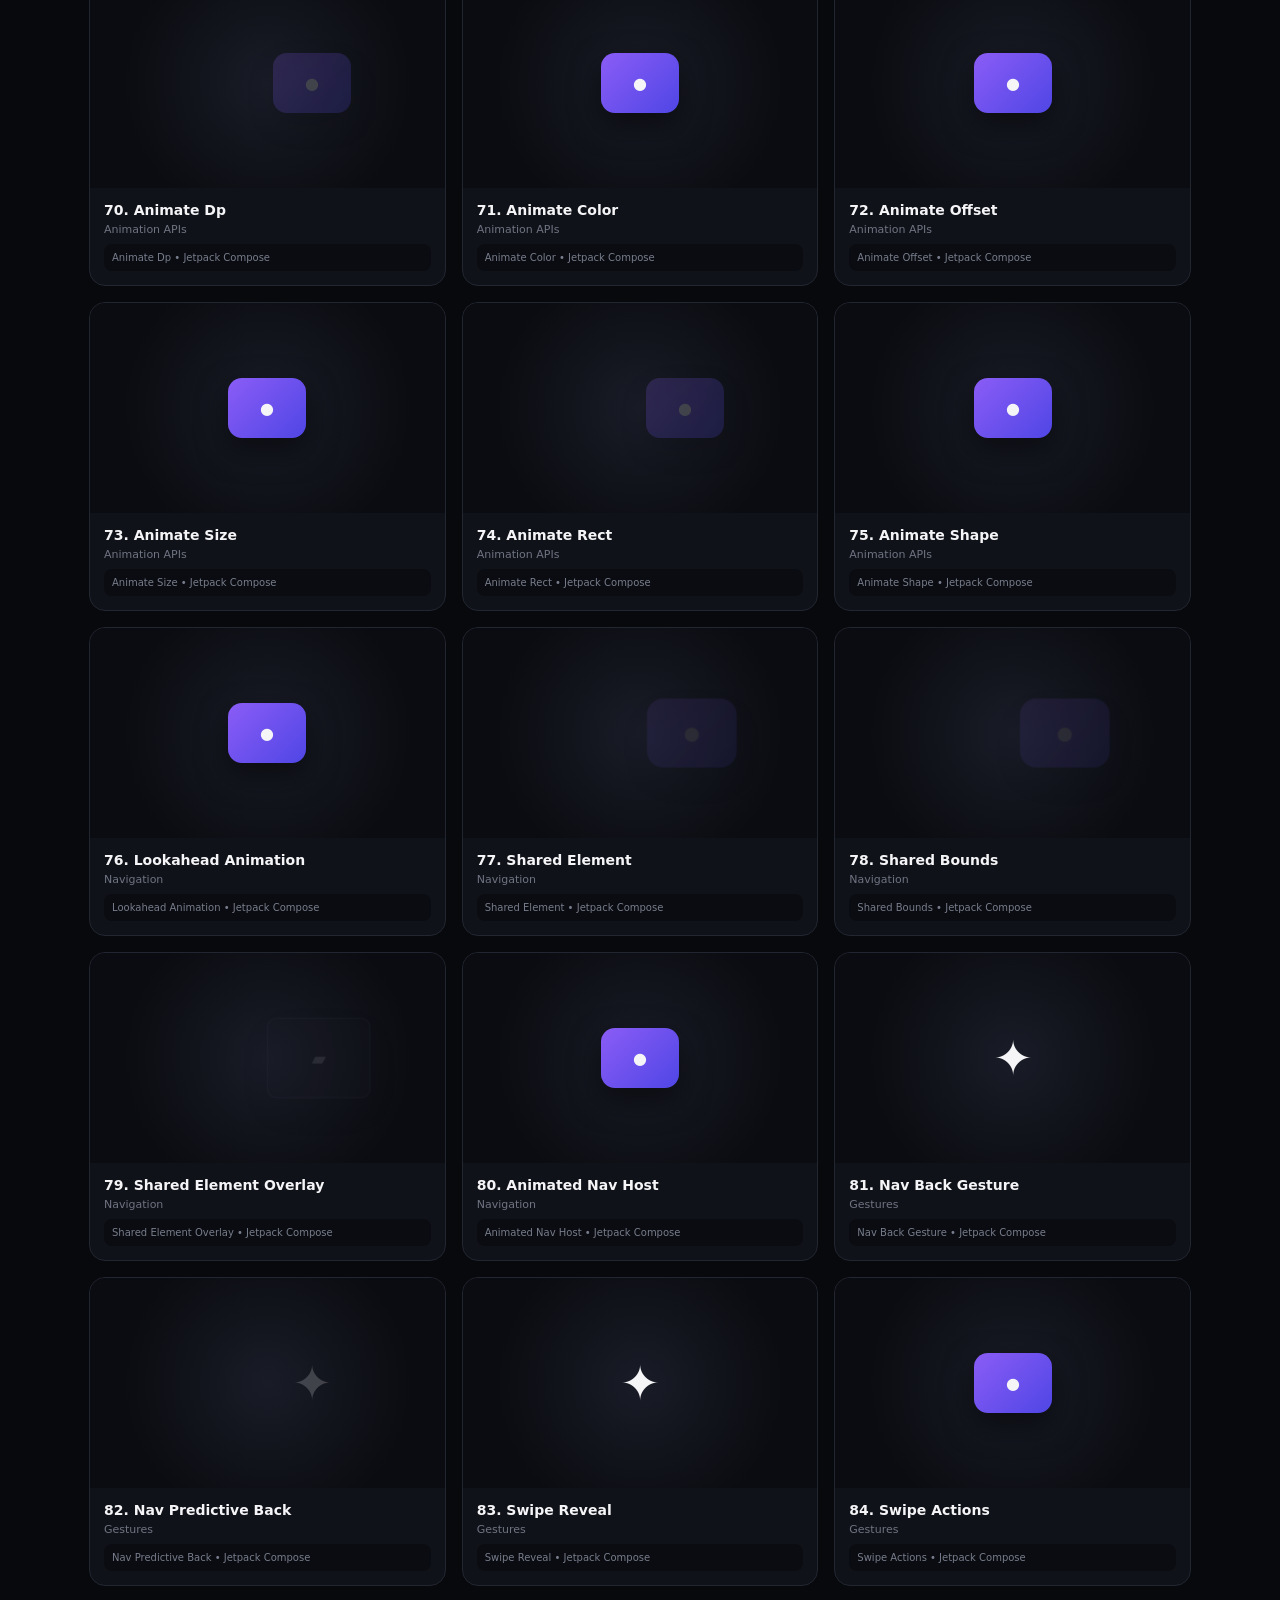
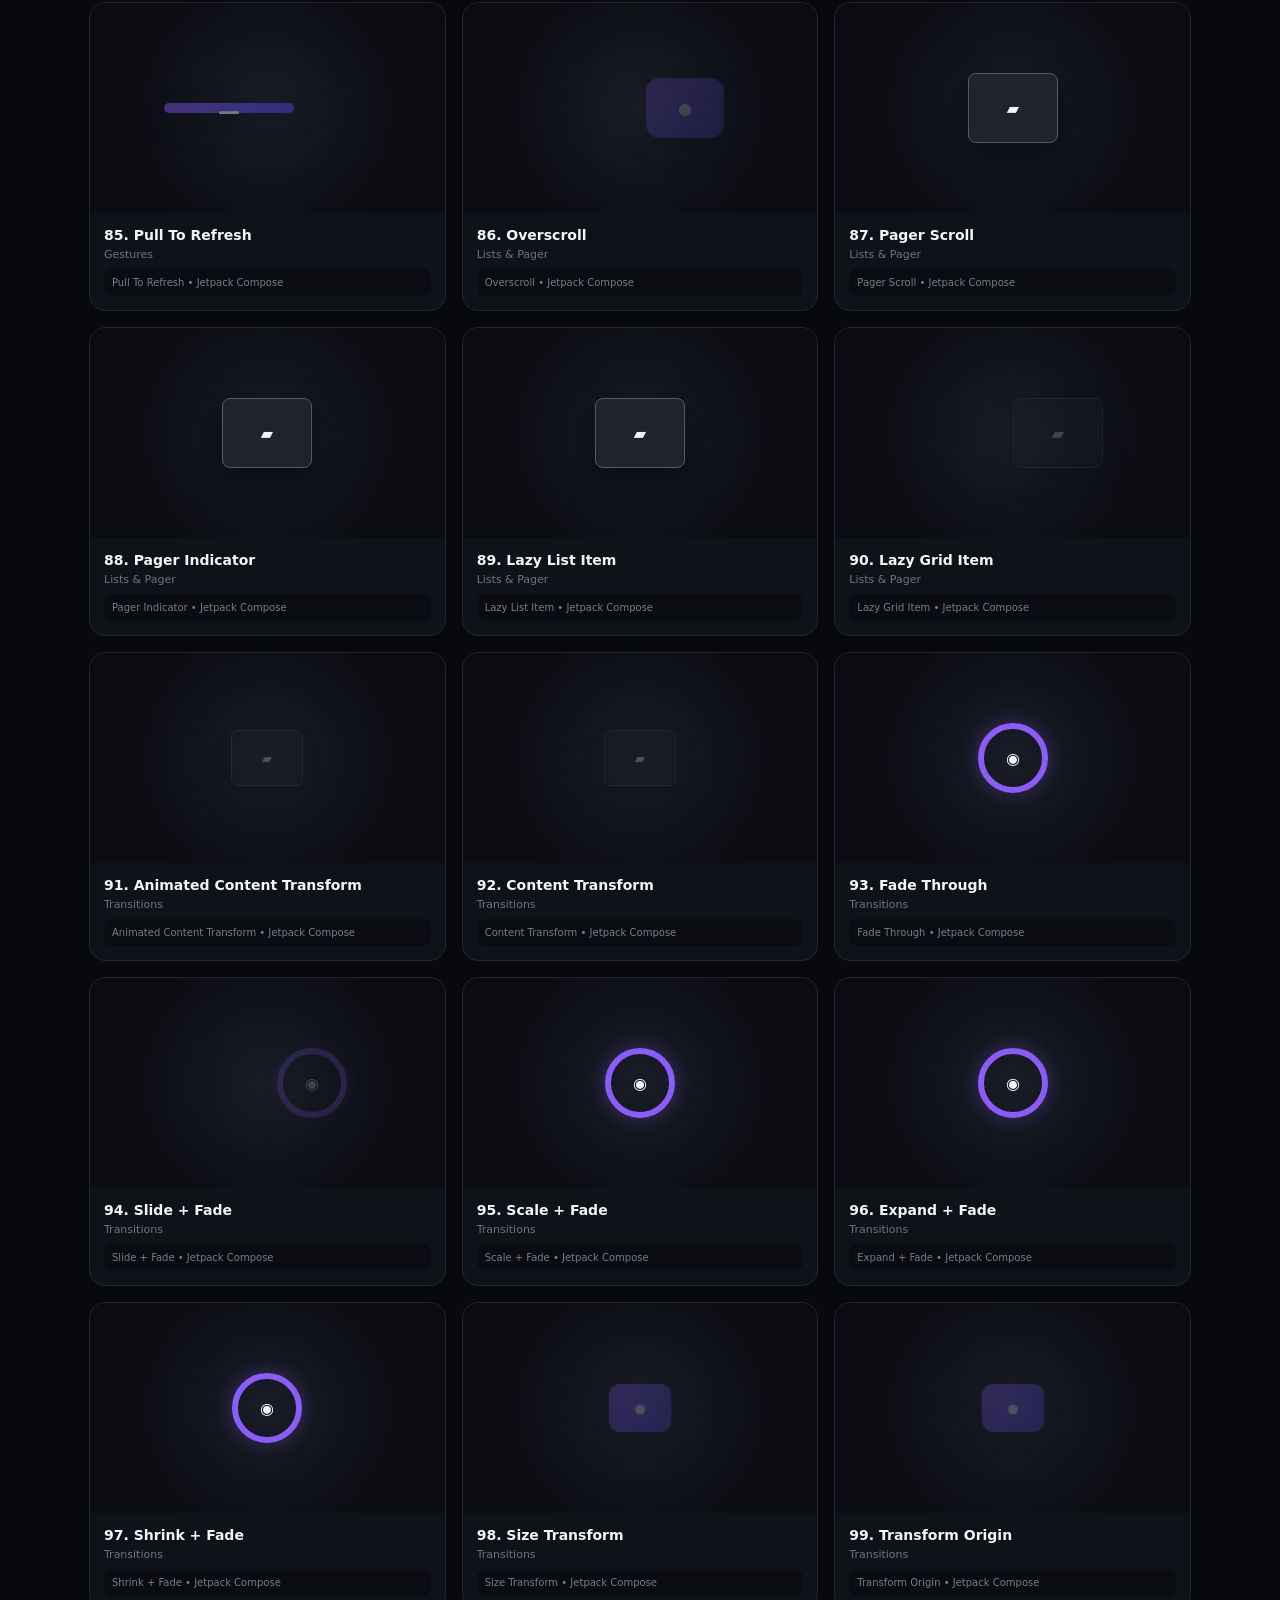
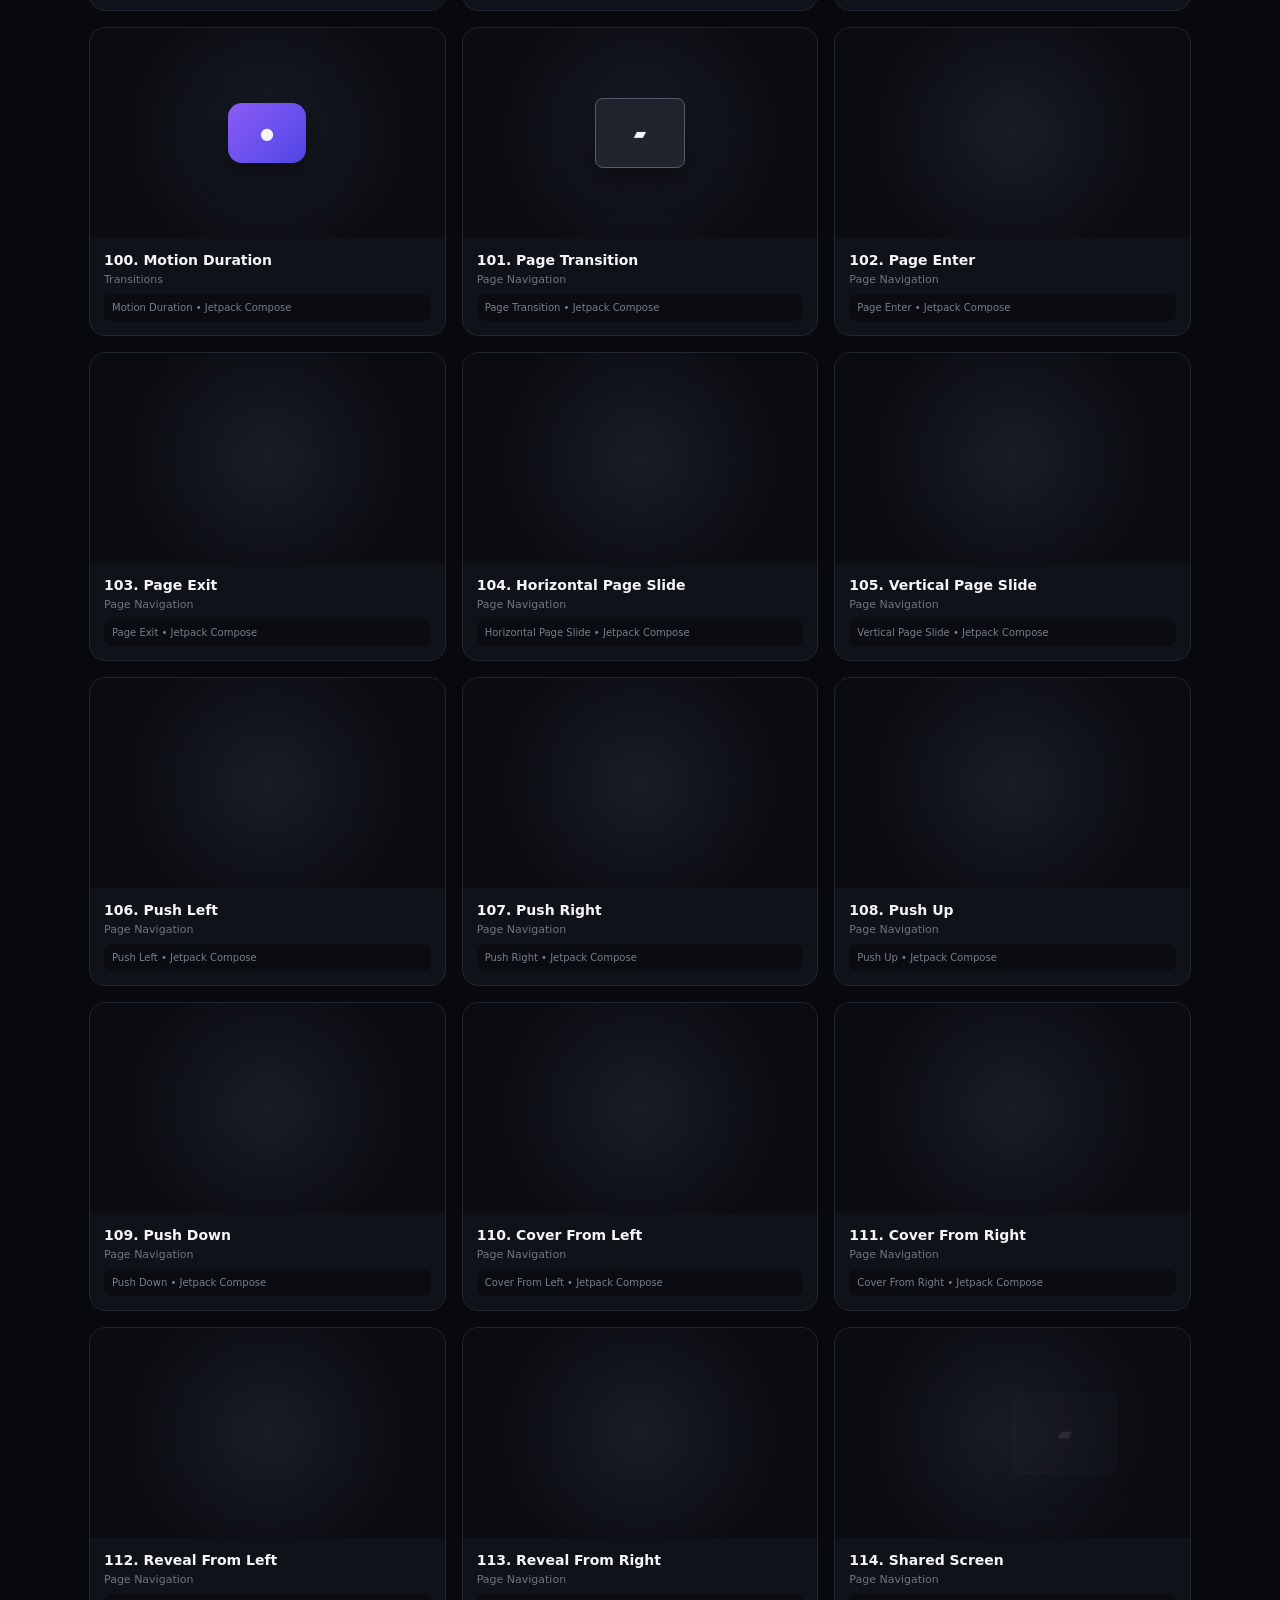
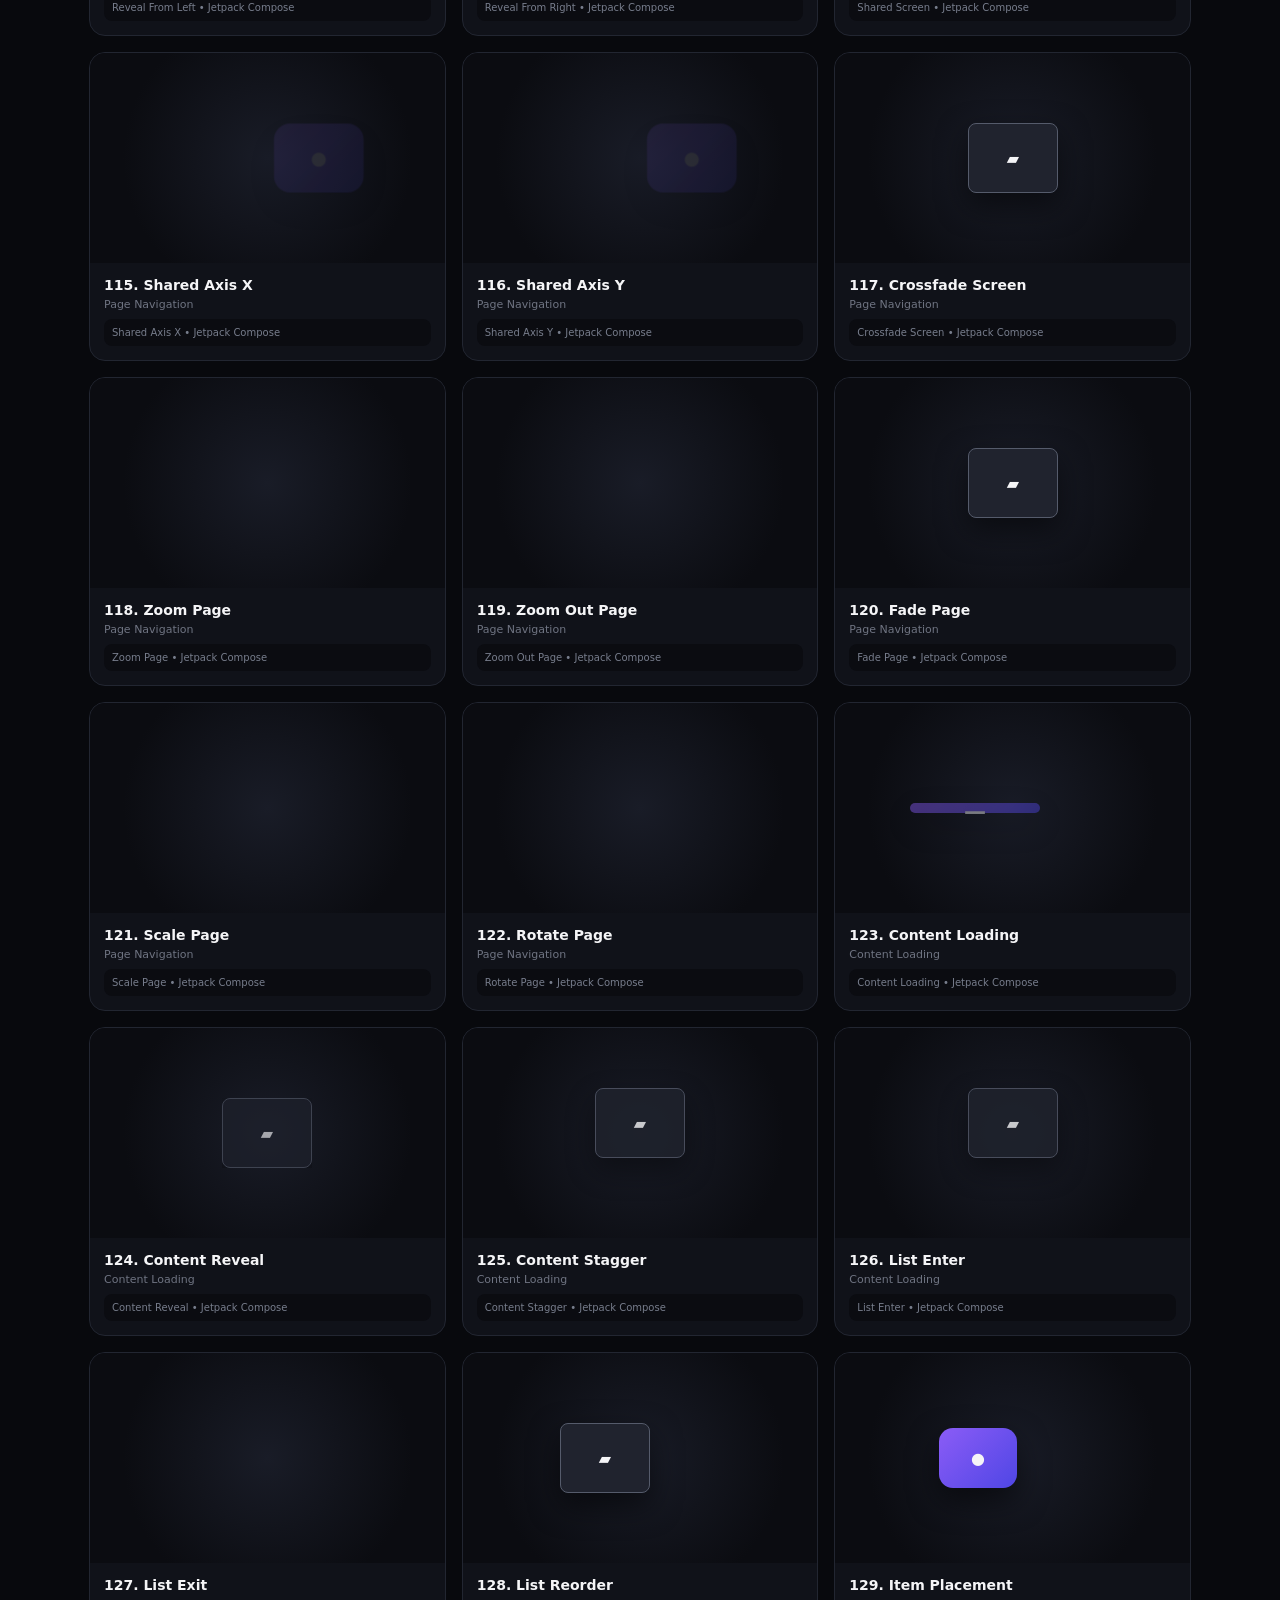
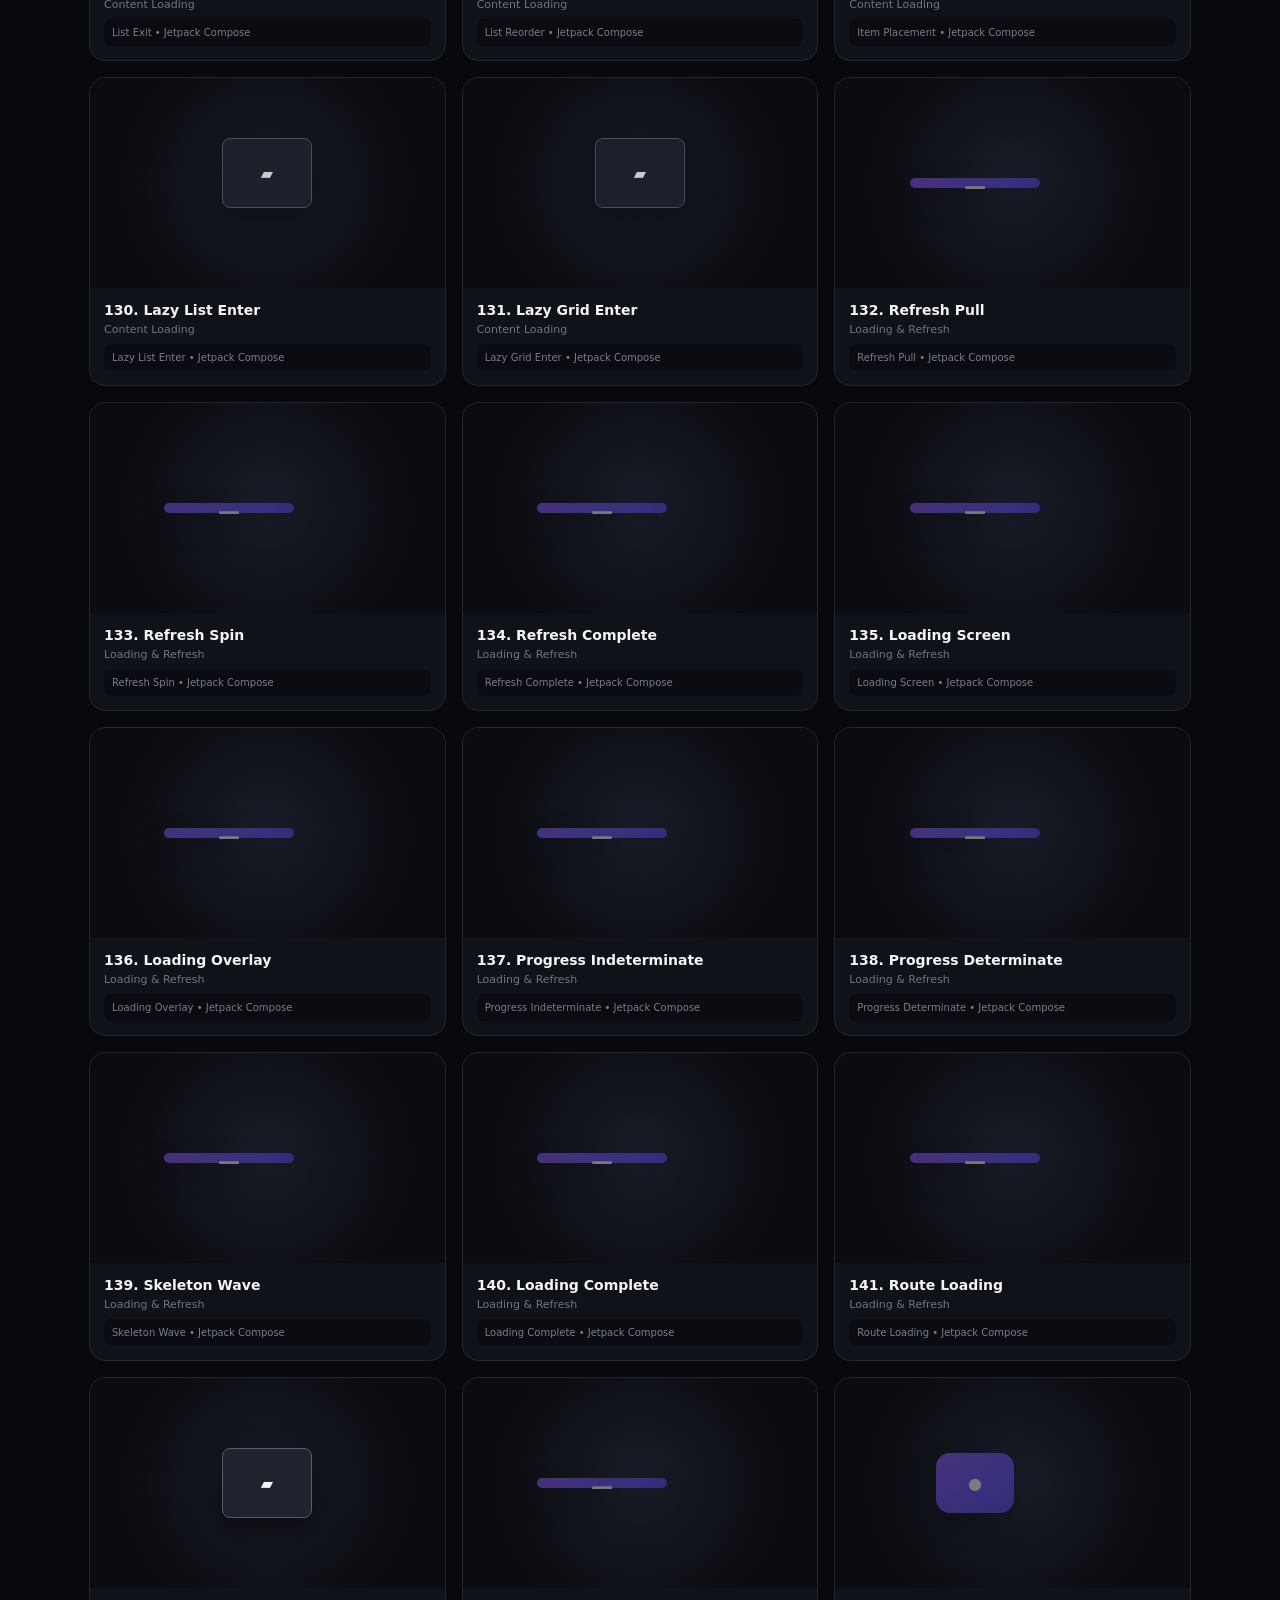
==== commit 586e83fa: "Add 50 page, content and loading transition animations to Jetpack gallery" ====
--- a/jetpack-compose.html
+++ b/jetpack-compose.html
@@ -1,20 +1,17 @@
-<!DOCTYPE html>
-<html lang="id">
-<head>
-<meta charset="UTF-8"><meta name="viewport" content="width=device-width,initial-scale=1">
-<title>WebDemoGPT — Jetpack Compose Animations</title>
-<style>
-*{box-sizing:border-box}body{margin:0;font-family:Inter,system-ui,sans-serif;background:#08090d;color:#f5f5f7}header{height:72px;padding:0 6%;display:flex;align-items:center;justify-content:space-between;border-bottom:1px solid #20232c;background:#0b0c11;position:sticky;top:0;z-index:10}a{color:#fff;text-decoration:none}.brand{font-weight:800}.back{color:#a5a9b5;font-size:13px}main{max-width:1150px;margin:auto;padding:55px 24px 80px}.hero{text-align:center;margin-bottom:42px}.badge{display:inline-block;padding:7px 12px;border:1px solid #30333d;border-radius:99px;color:#aaaeba;font-size:12px}.hero h1{font-size:clamp(38px,6vw,64px);margin:18px 0 12px;letter-spacing:-3px}.hero h1 span{color:#8b5cf6}.hero p{color:#858a99;max-width:650px;margin:auto;line-height:1.7}.toolbar{display:flex;gap:12px;flex-wrap:wrap;margin-bottom:22px}.toolbar input,.toolbar select{background:#11131a;color:#ddd;border:1px solid #292d38;border-radius:10px;padding:11px 13px;outline:0}.toolbar input{flex:1;min-width:200px}.grid{display:grid;grid-template-columns:repeat(3,1fr);gap:16px}.card{background:#101219;border:1px solid #222631;border-radius:16px;overflow:hidden}.preview{height:210px;display:grid;place-items:center;background:radial-gradient(circle,#191c27,#0b0c11 70%);overflow:hidden}.stage{width:170px;height:120px;display:grid;place-items:center;position:relative;perspective:700px}.box{width:78px;height:60px;border-radius:14px;background:linear-gradient(135deg,#8b5cf6,#4f46e5);box-shadow:0 12px 30px #0008}.circle{width:64px;height:64px;border-radius:50%;background:#8b5cf6;box-shadow:0 0 25px #8b5cf655}.line{width:125px;height:10px;border-radius:99px;background:#8b5cf6}.dialog{width:128px;height:76px;border-radius:12px;background:#20232e;border:1px solid #555b6b}.anim{display:grid;place-items:center;transform-origin:center;will-change:transform,opacity,filter,clip-path}.card-info{padding:14px}.card-info h2{font-size:14px;margin:0}.card-info small{display:block;color:#6f7482;margin-top:5px;font-size:11px}.code{margin-top:9px;font-size:10px;color:#777d8c;background:#0b0c11;border-radius:8px;padding:8px;white-space:nowrap;overflow:hidden;text-overflow:ellipsis}@media(max-width:800px){.grid{grid-template-columns:repeat(2,1fr)}}@media(max-width:520px){.grid{grid-template-columns:1fr}}
-</style>
-</head>
-<body>
-<header><a class="brand" href="index.html">WebDemoGPT</a><a class="back" href="index.html">← Animation Gallery</a></header>
-<main><section class="hero"><span class="badge">Android • Jetpack Compose</span><h1>Jetpack Compose <span>Animations.</span></h1><p>100 animasi Jetpack Compose dengan preview visual yang benar-benar bergerak sesuai nama dan konsep animasinya.</p></section>
-<div class="toolbar"><input id="search" placeholder="Cari animasi Compose..."><select id="filter"><option value="all">Semua</option><option>Visibility</option><option>Content</option><option>Gesture</option><option>Navigation</option><option>Loading</option><option>Components</option><option>Basic Animation</option><option>Animation Specs</option><option>Animation APIs</option><option>Gestures</option><option>Lists &amp; Pager</option><option>Transitions</option></select></div><section class="grid" id="grid"></section></main>
-<script>
-const animations=[["Fade In","Visibility","AnimatedVisibility(visible) { }"],["Fade Out","Visibility","AnimatedVisibility(visible = false)"],["Slide In","Visibility","slideInVertically()"],["Slide Out","Visibility","slideOutVertically()"],["Expand Vertically","Visibility","expandVertically()"],["Shrink Vertically","Visibility","shrinkVertically()"],["Expand Horizontally","Visibility","expandHorizontally()"],["Shrink Horizontally","Visibility","shrinkHorizontally()"],["Scale In","Visibility","scaleIn()"],["Scale Out","Visibility","scaleOut()"],["Animated Visibility","Content","AnimatedVisibility(visible) { content }"],["Animated Content","Content","AnimatedContent(targetState) { }"],["Crossfade","Content","Crossfade(targetState) { }"],["Animated Size","Content","Modifier.animateContentSize()"],["Animate Content Size","Content","animateContentSize(animationSpec)"],["Animate Bounds","Content","Modifier.animateBounds()"],["Color Animation","Content","animateColorAsState(targetValue)"],["Dp Animation","Content","animateDpAsState(targetValue)"],["Offset Animation","Content","animateOffsetAsState(targetValue)"],["Int Animation","Content","animateIntAsState(targetValue)"],["Drag","Gesture","detectDragGestures { }"],["Swipe","Gesture","swipeable(...)"],["Swipe To Dismiss","Gesture","SwipeToDismiss(...)"],["Draggable","Gesture","Modifier.draggable(...)"],["Anchored Draggable","Gesture","Modifier.anchoredDraggable(...)"],["Spring Back","Gesture","spring()"],["Snap To Position","Gesture","animateTo(target, snap())"],["Decay Motion","Gesture","decayAnimationSpec"],["Fling","Gesture","fling(velocity)"],["Screen Slide","Navigation","slideInHorizontally() + slideOutHorizontally()"],["Shared Axis","Navigation","slide + fade transition"],["Enter Transition","Navigation","enterTransition = fadeIn()"],["Exit Transition","Navigation","exitTransition = fadeOut()"],["Pop Enter","Navigation","popEnterTransition"],["Pop Exit","Navigation","popExitTransition"],["Bottom Sheet","Navigation","ModalBottomSheet(...)"],["Dialog Enter","Navigation","scaleIn() + fadeIn()"],["Dialog Exit","Navigation","scaleOut() + fadeOut()"],["Drawer Slide","Navigation","ModalNavigationDrawer(...)"],["Circular Progress","Loading","CircularProgressIndicator()"],["Linear Progress","Loading","LinearProgressIndicator()"],["Pulsing Loader","Loading","infiniteRepeatable(tween())"],["Shimmer","Loading","Brush.linearGradient + infiniteTransition"],["Skeleton Pulse","Loading","animateFloatAsState()"],["Button Press","Components","animateDpAsState(pressedElevation)"],["FAB Expand","Components","AnimatedVisibility { FloatingActionButton(...) }"],["Card Lift","Components","animateDpAsState(elevation)"],["Switch Thumb","Components","animateDpAsState(offset)"],["Snackbar Slide","Components","AnimatedVisibility { Snackbar(...) }"],["Icon Rotation","Components","animateFloatAsState(rotation)"],["Animated Placement","Basic Animation","animatePlacement()"],["Animated Offset","Basic Animation","animateOffsetAsState()"],["Animated Rotation","Basic Animation","animateFloatAsState(rotation)"],["Animated Scale","Basic Animation","animateFloatAsState(scale)"],["Animated Alpha","Basic Animation","animateFloatAsState(alpha)"],["Animated Elevation","Basic Animation","animateDpAsState(elevation)"],["Animated Padding","Basic Animation","animateDpAsState(padding)"],["Animated Width","Basic Animation","animateDpAsState(width)"],["Animated Height","Basic Animation","animateDpAsState(height)"],["Animated Color","Basic Animation","animateColorAsState(target)"],["Infinite Transition","Animation Specs","rememberInfiniteTransition()"],["Repeatable Animation","Animation Specs","repeatable(iterations)"],["Keyframes Animation","Animation Specs","keyframes { }"],["Spring Animation","Animation Specs","spring(stiffness, dampingRatio)"],["Tween Animation","Animation Specs","tween(durationMillis)"],["Snap Animation","Animation Specs","snap(delayMillis)"],["Decay Animation","Animation Specs","exponentialDecay()"],["Animate Float","Animation Specs","animateFloatAsState(target)"],["Animate Int","Animation Specs","animateIntAsState(target)"],["Animate Dp","Animation Specs","animateDpAsState(target)"],["Animate Color","Animation APIs","animateColorAsState(target)"],["Animate Offset","Animation APIs","animateOffsetAsState(target)"],["Animate Size","Animation APIs","animateSizeAsState(target)"],["Animate Rect","Animation APIs","animateRectAsState(target)"],["Animate Shape","Animation APIs","animateShapeAsState(target)"],["Lookahead Animation","Navigation","Modifier.animateBounds() + lookahead"],["Shared Element","Navigation","SharedTransitionLayout { }"],["Shared Bounds","Navigation","sharedBounds(key)"],["Shared Element Overlay","Navigation","sharedElement(key)"],["Animated Nav Host","Navigation","NavHost(...) + shared transition"],["Nav Back Gesture","Gestures","predictiveBackHandler { }"],["Nav Predictive Back","Gestures","PredictiveBackHandler { }"],["Swipe Reveal","Gestures","swipe to reveal actions"],["Swipe Actions","Gestures","SwipeToDismissBox(...)"],["Pull To Refresh","Gestures","PullToRefreshBox(...)"],["Overscroll","Lists & Pager","OverscrollEffect"],["Pager Scroll","Lists & Pager","HorizontalPager + animateScrollToPage()"],["Pager Indicator","Lists & Pager","PagerState.currentPageOffsetFraction"],["Lazy List Item","Lists & Pager","LazyColumn item animation"],["Lazy Grid Item","Lists & Pager","LazyVerticalGrid item animation"],["Animated Content Transform","Transitions","ContentTransform(...)"],["Content Transform","Transitions","ContentTransform(target)"],["Fade Through","Transitions","fadeThrough()"],["Slide + Fade","Transitions","fadeIn() + slideInHorizontally()"],["Scale + Fade","Transitions","scaleIn() + fadeIn()"],["Expand + Fade","Transitions","expandIn() + fadeIn()"],["Shrink + Fade","Transitions","shrinkOut() + fadeOut()"],["Size Transform","Transitions","SizeTransform(clip = false)"],["Transform Origin","Transitions","TransformOrigin(...)"],["Motion Duration","Transitions","tween(durationMillis = 600)"]];
-const grid=document.getElementById('grid'),search=document.getElementById('search'),filter=document.getElementById('filter');
-function kind(n){if(/Arrow|Icon|Menu|Back Gesture|Predictive Back/.test(n))return'icon';if(/Circular|Progress|Loader|Shimmer|Skeleton|Ripple|Pager Indicator/.test(n))return n.includes('Linear')?'line':'ring';if(/Dialog|Bottom Sheet|Drawer|Snackbar/.test(n))return'dialog';if(/Drag|Swipe|Fling|Spring|Snap|Decay|Offset|Placement|Scroll|Overscroll|Pager/.test(n))return'circle';return /Color|Alpha|Fade|Flicker/.test(n)?'circle':'box'}
-function motion(n){if(n==='Fade In')return'0%{opacity:.05}100%{opacity:1}';if(n==='Fade Out')return'0%{opacity:1}100%{opacity:.05}';if(n==='Slide In')return'0%{transform:translateY(55px);opacity:0}100%{transform:none;opacity:1}';if(n==='Slide Out')return'0%{transform:none;opacity:1}100%{transform:translateY(55px);opacity:0}';if(n==='Expand Vertically')return'0%,100%{transform:scaleY(.25)}50%{transform:scaleY(1)}';if(n==='Shrink Vertically')return'0%,100%{transform:scaleY(1)}50%{transform:scaleY(.25)}';if(n==='Expand Horizontally')return'0%,100%{transform:scaleX(.25)}50%{transform:scaleX(1)}';if(n==='Shrink Horizontally')return'0%,100%{transform:scaleX(1)}50%{transform:scaleX(.25)}';if(n==='Scale In')return'0%{transform:scale(.2);opacity:0}100%{transform:scale(1);opacity:1}';if(n==='Scale Out')return'0%{transform:scale(1);opacity:1}100%{transform:scale(.2);opacity:0}';if(n==='Animated Visibility')return'0%,100%{opacity:.2;transform:scale(.9)}50%{opacity:1;transform:scale(1)}';if(n==='Animated Content')return'0%{transform:translateX(-45px);opacity:0}50%{transform:none;opacity:1}100%{transform:translateX(45px);opacity:0}';if(n==='Crossfade')return'0%,45%{opacity:1}50%,100%{opacity:.15}';if(n==='Animated Size')return'0%,100%{transform:scale(1)}50%{transform:scale(1.3,.72)}';if(n==='Animate Content Size')return'0%,100%{transform:scaleX(1)}50%{transform:scaleX(1.35)}';if(n==='Animate Bounds')return'0%,100%{transform:translate(0) scale(1)}50%{transform:translate(28px,-16px) scale(.82)}';if(n==='Color Animation')return'0%,100%{filter:hue-rotate(0deg)}50%{filter:hue-rotate(180deg)}';if(n==='Dp Animation')return'0%,100%{transform:scale(.75)}50%{transform:scale(1.2)}';if(n==='Offset Animation')return'0%,100%{transform:translate(-30px,0)}50%{transform:translate(30px,-18px)}';if(n==='Int Animation')return'0%,100%{transform:translateX(-28px)}50%{transform:translateX(28px)}';if(n==='Drag')return'0%,100%{transform:translateX(-35px)}50%{transform:translateX(35px)}';if(n==='Swipe')return'0%{transform:translateX(-55px)}50%{transform:translateX(55px)}100%{transform:translateX(-55px)}';if(n==='Swipe To Dismiss')return'0%,35%{transform:none;opacity:1}100%{transform:translateX(90px);opacity:0}';if(n==='Draggable')return'0%,100%{transform:translate(-30px,0)}25%{transform:translate(20px,-15px)}50%{transform:translate(35px,15px)}75%{transform:translate(-10px,5px)}';if(n==='Anchored Draggable')return'0%,40%{transform:translateX(-38px)}55%,100%{transform:translateX(38px)}';if(n==='Spring Back')return'0%{transform:translateX(55px)}55%{transform:none}68%{transform:translateX(-13px)}82%{transform:translateX(7px)}100%{transform:none}';if(n==='Snap To Position')return'0%,45%{transform:translateX(-50px)}50%,100%{transform:translateX(50px)}';if(n==='Decay Motion')return'0%{transform:translateX(-65px)}70%{transform:translateX(38px)}100%{transform:translateX(55px);opacity:.25}';if(n==='Fling')return'0%{transform:translateX(-80px)}25%{transform:translateX(80px)}100%{transform:translateX(95px);opacity:.2}';if(n==='Screen Slide')return'0%{transform:translateX(90px);opacity:0}45%,100%{transform:none;opacity:1}';if(n==='Shared Axis')return'0%{transform:translateX(-35px);opacity:0}50%{transform:none;opacity:1}100%{transform:translateX(35px);opacity:0}';if(n==='Enter Transition')return'0%{opacity:0;transform:translateY(25px)}100%{opacity:1;transform:none}';if(n==='Exit Transition')return'0%{opacity:1;transform:none}100%{opacity:0;transform:translateY(-25px)}';if(n==='Pop Enter')return'0%{transform:scale(.55);opacity:0}65%{transform:scale(1.08);opacity:1}100%{transform:scale(1)}';if(n==='Pop Exit')return'0%{transform:scale(1);opacity:1}100%{transform:scale(.55);opacity:0}';if(n==='Bottom Sheet')return'0%{transform:translateY(85px)}55%{transform:translateY(-8px)}100%{transform:none}';if(n==='Dialog Enter')return'0%{transform:scale(.7);opacity:0}70%{transform:scale(1.05);opacity:1}100%{transform:scale(1)}';if(n==='Dialog Exit')return'0%{transform:scale(1);opacity:1}100%{transform:scale(.7);opacity:0}';if(n==='Drawer Slide')return'0%{transform:translateX(-100px)}100%{transform:none}';if(n==='Circular Progress')return'0%{transform:rotate(0)}100%{transform:rotate(360deg)}';if(n==='Linear Progress')return'0%{transform:scaleX(.1);transform-origin:left}50%{transform:scaleX(1)}100%{transform:scaleX(.1);transform-origin:right}';if(n==='Pulsing Loader')return'0%,100%{transform:scale(.7);opacity:.4}50%{transform:scale(1.2);opacity:1}';if(n==='Shimmer')return'0%{filter:brightness(.65)}50%{filter:brightness(1.8)}100%{filter:brightness(.65)}';if(n==='Skeleton Pulse')return'0%,100%{opacity:.35}50%{opacity:1}';if(n==='Button Press')return'0%,100%{transform:scale(1)}20%{transform:scale(.9)}40%{transform:scale(1.04)}';if(n==='FAB Expand')return'0%,45%{transform:scale(.5);opacity:.2}65%,100%{transform:scale(1);opacity:1}';if(n==='Card Lift')return'0%,100%{transform:translateY(4px)}50%{transform:translateY(-14px)}';if(n==='Switch Thumb')return'0%,40%{transform:translateX(-18px)}60%,100%{transform:translateX(18px)}';if(n==='Snackbar Slide')return'0%{transform:translateY(65px);opacity:0}30%,80%{transform:none;opacity:1}100%{transform:translateY(65px);opacity:0}';if(n==='Icon Rotation')return'0%,100%{transform:rotate(0)}50%{transform:rotate(360deg)}';if(n==='Animated Placement')return'0%,100%{transform:none}50%{transform:translate(42px,-20px)}';if(n==='Animated Offset')return'0%,100%{transform:translateX(-35px)}50%{transform:translateX(35px)}';if(n==='Animated Rotation')return'0%,100%{transform:rotate(-20deg)}50%{transform:rotate(160deg)}';if(n==='Animated Scale')return'0%,100%{transform:scale(.75)}50%{transform:scale(1.3)}';if(n==='Animated Alpha')return'0%,100%{opacity:.15}50%{opacity:1}';if(n==='Animated Elevation')return'0%,100%{transform:translateY(3px);filter:drop-shadow(0 4px 4px #0006)}50%{transform:translateY(-10px);filter:drop-shadow(0 22px 16px #000a)}';if(n==='Animated Padding')return'0%,100%{transform:scale(.8)}50%{transform:scale(1.15)}';if(n==='Animated Width')return'0%,100%{transform:scaleX(.5)}50%{transform:scaleX(1.35)}';if(n==='Animated Height')return'0%,100%{transform:scaleY(.5)}50%{transform:scaleY(1.35)}';if(n==='Animated Color')return'0%,100%{filter:hue-rotate(0)}50%{filter:hue-rotate(240deg)}';if(n==='Infinite Transition')return'0%{transform:translateY(18px) rotate(-10deg)}50%{transform:translateY(-18px) rotate(10deg)}100%{transform:translateY(18px) rotate(-10deg)}';if(n==='Repeatable Animation')return'0%,20%{transform:scale(1)}10%{transform:scale(1.25)}40%,60%{transform:rotate(0)}50%{transform:rotate(180deg)}';if(n==='Keyframes Animation')return'0%{transform:translateX(-35px)}30%{transform:translateY(-28px)}60%{transform:translateX(35px)}100%{transform:none}';if(n==='Spring Animation')return'0%{transform:scale(.75)}55%{transform:scale(1.12)}72%{transform:scale(.94)}88%{transform:scale(1.03)}100%{transform:scale(1)}';if(n==='Tween Animation')return'0%,100%{transform:translateX(-32px)}50%{transform:translateX(32px)}';if(n==='Snap Animation')return'0%,45%{transform:translateX(-45px)}50%,100%{transform:translateX(45px)}';if(n==='Decay Animation')return'0%{transform:translateX(-55px)}65%{transform:translateX(35px)}100%{transform:translateX(48px);opacity:.25}';if(n==='Animate Float')return'0%,100%{transform:translateY(16px)}50%{transform:translateY(-20px)}';if(n==='Animate Int')return'0%,100%{transform:translateX(-25px)}50%{transform:translateX(25px)}';if(n==='Animate Dp')return'0%,100%{transform:scale(.8)}50%{transform:scale(1.22)}';if(n==='Animate Color')return'0%,100%{filter:hue-rotate(0deg)}50%{filter:hue-rotate(180deg)}';if(n==='Animate Offset')return'0%,100%{transform:translate(-25px,10px)}50%{transform:translate(30px,-15px)}';if(n==='Animate Size')return'0%,100%{transform:scale(.8,1)}50%{transform:scale(1.25,.8)}';if(n==='Animate Rect')return'0%,100%{transform:rotate(0) scale(1)}50%{transform:rotate(18deg) scale(1.15)}';if(n==='Animate Shape')return'0%,100%{border-radius:12px}50%{border-radius:50%;transform:rotate(18deg)}';if(n==='Lookahead Animation')return'0%{transform:translateX(-55px);opacity:.2}50%{transform:none;opacity:1}100%{transform:translateX(55px);opacity:.2}';if(n==='Shared Element')return'0%{transform:scale(.55);opacity:.25}50%{transform:scale(1.25);opacity:1}100%{transform:scale(.55);opacity:.25}';if(n==='Shared Bounds')return'0%,100%{transform:scaleX(.7)}50%{transform:scaleX(1.3)}';if(n==='Shared Element Overlay')return'0%{transform:translateY(30px);opacity:0}50%{transform:none;opacity:1}100%{transform:translateY(-30px);opacity:0}';if(n==='Animated Nav Host')return'0%{transform:translateX(70px);opacity:0}35%,65%{transform:none;opacity:1}100%{transform:translateX(-70px);opacity:0}';if(n==='Nav Back Gesture')return'0%,100%{transform:none}50%{transform:translateX(65px) rotateY(-12deg)}';if(n==='Nav Predictive Back')return'0%,100%{transform:scale(1)}50%{transform:scale(.82) translateX(28px)}';if(n==='Swipe Reveal')return'0%,35%{transform:none}70%,100%{transform:translateX(55px)}';if(n==='Swipe Actions')return'0%,30%{transform:none}65%,100%{transform:translateX(-65px)}';if(n==='Pull To Refresh')return'0%,100%{transform:translateY(12px)}50%{transform:translateY(-22px) rotate(180deg)}';if(n==='Overscroll')return'0%,100%{transform:scaleY(1)}50%{transform:scaleY(1.18)}';if(n==='Pager Scroll')return'0%{transform:translateX(-55px)}50%{transform:translateX(55px)}100%{transform:translateX(-55px)}';if(n==='Pager Indicator')return'0%,100%{transform:scaleX(.55)}50%{transform:scaleX(1.35)}';if(n==='Lazy List Item')return'0%{transform:translateY(45px);opacity:0}100%{transform:none;opacity:1}';if(n==='Lazy Grid Item')return'0%{transform:scale(.7);opacity:0}100%{transform:scale(1);opacity:1}';if(n==='Content Transform')return'0%{transform:translateX(-40px) scale(.9);opacity:0}50%{transform:none;opacity:1}100%{transform:translateX(40px) scale(.9);opacity:0}';if(n==='Animated Content Transform')return'0%{transform:translateY(30px) rotate(-8deg);opacity:0}50%{transform:none;opacity:1}100%{transform:translateY(-30px) rotate(8deg);opacity:0}';if(n==='Fade Through')return'0%,35%{opacity:1;transform:scale(1)}50%{opacity:.1;transform:scale(.92)}65%,100%{opacity:1;transform:scale(1)}';if(n==='Slide + Fade')return'0%{transform:translateX(-55px);opacity:0}50%{transform:none;opacity:1}100%{transform:translateX(55px);opacity:0}';if(n==='Scale + Fade')return'0%{transform:scale(.55);opacity:0}50%{transform:scale(1);opacity:1}100%{transform:scale(1.25);opacity:0}';if(n==='Expand + Fade')return'0%{transform:scaleY(.2);opacity:0}50%{transform:scaleY(1);opacity:1}100%{transform:scaleY(.2);opacity:0}';if(n==='Shrink + Fade')return'0%{transform:scale(1);opacity:1}50%{transform:scale(.25);opacity:0}100%{transform:scale(1);opacity:1}';if(n==='Size Transform')return'0%,100%{transform:scale(.75,1)}50%{transform:scale(1.25,.75)}';if(n==='Transform Origin')return'0%,100%{transform-origin:left center;transform:rotate(-18deg)}50%{transform-origin:right center;transform:rotate(18deg)}';return'0%,100%{transform:translateY(0)}50%{transform:translateY(-24px)}'}
-function render(){const q=search.value.toLowerCase(),f=filter.value;grid.innerHTML='';animations.forEach((a,i)=>{if((!q||a[0].toLowerCase().includes(q))&&(f==='all'||a[1]===f)){const c=document.createElement('article');c.className='card';const k=kind(a[0]),symbol=k==='icon'?'✦':k==='line'?'━━':k==='ring'?'◉':k==='dialog'?'▰':'●',cls='a'+i,dur=(1.05+(i%8)*.12).toFixed(2);c.innerHTML=`<div class="preview"><div class="stage"><div class="${k} anim ${cls}">${symbol}</div></div></div><div class="card-info"><h2>${i+1}. ${a[0]}</h2><small>${a[1]}</small><div class="code">${a[2]}</div></div>`;grid.appendChild(c);const s=document.createElement('style');s.textContent=`.${cls}{animation:jpc${i} ${dur}s ease-in-out infinite;animation-delay:${-(i*.097).toFixed(2)}s;animation-fill-mode:both}@keyframes jpc${i}{${motion(a[0])}}`;document.head.appendChild(s)}})}search.oninput=render;filter.onchange=render;render();
+<!doctype html><html lang="id"><head><meta charset="utf-8"><meta name="viewport" content="width=device-width,initial-scale=1"><title>WebDemoGPT — Jetpack Compose Animations</title><style>
+*{box-sizing:border-box}body{margin:0;font-family:Inter,system-ui,sans-serif;background:#08090d;color:#f5f5f7}header{height:72px;padding:0 6%;display:flex;align-items:center;justify-content:space-between;border-bottom:1px solid #20232c;background:#0b0c11;position:sticky;top:0;z-index:10}a{color:#fff;text-decoration:none}.brand{font-weight:800}.back{color:#a5a9b5;font-size:13px}main{max-width:1150px;margin:auto;padding:52px 24px 80px}.hero{text-align:center;margin-bottom:34px}.badge{display:inline-block;padding:7px 12px;border:1px solid #30333d;border-radius:99px;color:#aaaeba;font-size:12px}.hero h1{font-size:clamp(38px,6vw,64px);margin:18px 0 12px;letter-spacing:-3px}.hero h1 span{color:#8b5cf6}.hero p{color:#858a99;max-width:700px;margin:auto;line-height:1.7}.toolbar{margin-bottom:24px}.search{width:100%;height:48px;background:#11131a;color:#fff;border:1px solid #292d38;border-radius:12px;padding:0 15px;outline:0;font-size:14px;margin-bottom:12px}.categories{display:flex;gap:8px;flex-wrap:wrap}.cat{border:1px solid #282b35;background:#101219;color:#898d9b;border-radius:999px;padding:8px 13px;cursor:pointer;font-size:12px}.cat.active,.cat:hover{background:#fff;color:#08090d;border-color:#fff}.grid{display:grid;grid-template-columns:repeat(3,1fr);gap:16px}.card{background:#101219;border:1px solid #222631;border-radius:16px;overflow:hidden}.preview{height:210px;display:grid;place-items:center;background:radial-gradient(circle,#191c27,#0b0c11 70%);overflow:hidden}.stage{width:180px;height:130px;display:grid;place-items:center;position:relative;perspective:800px}.shape{width:78px;height:60px;border-radius:14px;background:linear-gradient(135deg,#8b5cf6,#4f46e5);box-shadow:0 12px 30px #0008;display:grid;place-items:center;font-weight:800;transform-origin:center;will-change:transform,opacity,filter,clip-path}.ring{width:70px;height:70px;border:6px solid #8b5cf6;border-radius:50%;background:transparent;box-shadow:0 0 20px #8b5cf655}.dot{width:28px;height:28px;border-radius:50%;background:#c4b5fd;box-shadow:0 0 22px #8b5cf6}.page{width:90px;height:70px;border-radius:8px;background:#20232e;border:1px solid #555b6b}.line{width:130px;height:10px;border-radius:99px}.icon{font-size:48px;background:transparent;box-shadow:none}.card-info{padding:14px}.card-info h2{font-size:14px;margin:0}.card-info small{display:block;color:#6f7482;margin-top:5px;font-size:11px}.code{margin-top:8px;font-size:10px;color:#777d8c;background:#0b0c11;border-radius:8px;padding:8px;white-space:nowrap;overflow:hidden;text-overflow:ellipsis}.empty{text-align:center;color:#777d8c;padding:45px;display:none}@media(max-width:800px){.grid{grid-template-columns:repeat(2,1fr)}}@media(max-width:520px){.grid{grid-template-columns:1fr}}
+</style></head><body><header><a class="brand" href="index.html">WebDemoGPT</a><a class="back" href="index.html">← Animation Gallery</a></header><main><section class="hero"><span class="badge">Android • Jetpack Compose</span><h1>Jetpack Compose <span>Animations.</span></h1><p>150 animasi Compose untuk visibility, perpindahan halaman, navigation, content transition, loading, gesture, dan perubahan layout.</p></section><section class="toolbar"><input class="search" id="search" placeholder="Cari animasi Compose..."><div class="categories" id="categories"></div></section><section class="grid" id="grid"></section><div class="empty" id="empty">Animasi tidak ditemukan.</div></main><script>
+const base=[
+['Fade In','Visibility'],['Fade Out','Visibility'],['Slide In','Visibility'],['Slide Out','Visibility'],['Expand Vertically','Visibility'],['Shrink Vertically','Visibility'],['Expand Horizontally','Visibility'],['Shrink Horizontally','Visibility'],['Scale In','Visibility'],['Scale Out','Visibility'],['Animated Visibility','Content'],['Animated Content','Content'],['Crossfade','Content'],['Animated Size','Content'],['Animate Content Size','Content'],['Animate Bounds','Content'],['Color Animation','Content'],['Dp Animation','Content'],['Offset Animation','Content'],['Int Animation','Content'],['Drag','Gestures'],['Swipe','Gestures'],['Swipe To Dismiss','Gestures'],['Draggable','Gestures'],['Anchored Draggable','Gestures'],['Spring Back','Gestures'],['Snap To Position','Gestures'],['Decay Motion','Gestures'],['Fling','Gestures'],['Screen Slide','Navigation'],['Shared Axis','Navigation'],['Enter Transition','Navigation'],['Exit Transition','Navigation'],['Pop Enter','Navigation'],['Pop Exit','Navigation'],['Bottom Sheet','Navigation'],['Dialog Enter','Navigation'],['Dialog Exit','Navigation'],['Drawer Slide','Navigation'],['Circular Progress','Loading'],['Linear Progress','Loading'],['Pulsing Loader','Loading'],['Shimmer','Loading'],['Skeleton Pulse','Loading'],['Button Press','Components'],['FAB Expand','Components'],['Card Lift','Components'],['Switch Thumb','Components'],['Snackbar Slide','Components'],['Icon Rotation','Components'],['Animated Placement','Basic Animation'],['Animated Offset','Basic Animation'],['Animated Rotation','Basic Animation'],['Animated Scale','Basic Animation'],['Animated Alpha','Basic Animation'],['Animated Elevation','Basic Animation'],['Animated Padding','Basic Animation'],['Animated Width','Basic Animation'],['Animated Height','Basic Animation'],['Animated Color','Basic Animation'],['Infinite Transition','Animation Specs'],['Repeatable Animation','Animation Specs'],['Keyframes Animation','Animation Specs'],['Spring Animation','Animation Specs'],['Tween Animation','Animation Specs'],['Snap Animation','Animation Specs'],['Decay Animation','Animation Specs'],['Animate Float','Animation APIs'],['Animate Int','Animation APIs'],['Animate Dp','Animation APIs'],['Animate Color','Animation APIs'],['Animate Offset','Animation APIs'],['Animate Size','Animation APIs'],['Animate Rect','Animation APIs'],['Animate Shape','Animation APIs'],['Lookahead Animation','Navigation'],['Shared Element','Navigation'],['Shared Bounds','Navigation'],['Shared Element Overlay','Navigation'],['Animated Nav Host','Navigation'],['Nav Back Gesture','Gestures'],['Nav Predictive Back','Gestures'],['Swipe Reveal','Gestures'],['Swipe Actions','Gestures'],['Pull To Refresh','Gestures'],['Overscroll','Lists & Pager'],['Pager Scroll','Lists & Pager'],['Pager Indicator','Lists & Pager'],['Lazy List Item','Lists & Pager'],['Lazy Grid Item','Lists & Pager'],['Animated Content Transform','Transitions'],['Content Transform','Transitions'],['Fade Through','Transitions'],['Slide + Fade','Transitions'],['Scale + Fade','Transitions'],['Expand + Fade','Transitions'],['Shrink + Fade','Transitions'],['Size Transform','Transitions'],['Transform Origin','Transitions'],['Motion Duration','Transitions']
+];
+const extra=[
+['Page Transition','Page Navigation'],['Page Enter','Page Navigation'],['Page Exit','Page Navigation'],['Horizontal Page Slide','Page Navigation'],['Vertical Page Slide','Page Navigation'],['Push Left','Page Navigation'],['Push Right','Page Navigation'],['Push Up','Page Navigation'],['Push Down','Page Navigation'],['Cover From Left','Page Navigation'],['Cover From Right','Page Navigation'],['Reveal From Left','Page Navigation'],['Reveal From Right','Page Navigation'],['Shared Screen','Page Navigation'],['Shared Axis X','Page Navigation'],['Shared Axis Y','Page Navigation'],['Crossfade Screen','Page Navigation'],['Zoom Page','Page Navigation'],['Zoom Out Page','Page Navigation'],['Fade Page','Page Navigation'],['Scale Page','Page Navigation'],['Rotate Page','Page Navigation'],['Content Loading','Content Loading'],['Content Reveal','Content Loading'],['Content Stagger','Content Loading'],['List Enter','Content Loading'],['List Exit','Content Loading'],['List Reorder','Content Loading'],['Item Placement','Content Loading'],['Lazy List Enter','Content Loading'],['Lazy Grid Enter','Content Loading'],['Refresh Pull','Loading & Refresh'],['Refresh Spin','Loading & Refresh'],['Refresh Complete','Loading & Refresh'],['Loading Screen','Loading & Refresh'],['Loading Overlay','Loading & Refresh'],['Progress Indeterminate','Loading & Refresh'],['Progress Determinate','Loading & Refresh'],['Skeleton Wave','Loading & Refresh'],['Loading Complete','Loading & Refresh'],['Route Loading','Loading & Refresh'],['Route Ready','Loading & Refresh'],['Transition Loading','Loading & Refresh'],['Data Arrival','Loading & Refresh'],['Content Placeholder','Loading & Refresh'],['Content Swap','Content Transition'],['Content Replace','Content Transition'],['Content Morph','Content Transition'],['Content Slide','Content Transition'],['Content Scale','Content Transition']
+];
+const all=[...base,...extra];
+const search=document.getElementById('search'),grid=document.getElementById('grid'),cats=document.getElementById('categories'),empty=document.getElementById('empty');
+const categories=['All',...new Set(all.map(x=>x[1]))];
+let active='All';categories.forEach(c=>{const b=document.createElement('button');b.className='cat'+(c==='All'?' active':'');b.textContent=c;b.onclick=()=>{active=c;document.querySelectorAll('.cat').forEach(x=>x.classList.remove('active'));b.classList.add('active');render()};cats.appendChild(b)});
+function visual(name,i){if(/Progress|Refresh|Loading|Skeleton|Spinner/.test(name))return'line';if(/Page|Dialog|Screen|Content|Route|List|Grid|Sheet|Overlay|Placeholder/.test(name))return'page';if(/Arrow|Icon|Menu|Back|Push|Cover|Reveal|Rotate/.test(name))return'icon';if(/Ring|Crossfade|Fade|Scale|Alpha|Pulse|Shimmer/.test(name))return'ring';return'shape'}
+function keyframes(name,i){if(/Horizontal Page Slide|Push Left|Push Right|Slide Left|Content Slide/.test(name))return'0%{transform:translateX(-85px);opacity:0}45%{transform:none;opacity:1}100%{transform:translateX(85px);opacity:0}';if(/Vertical Page Slide|Push Up|Push Down|Page Enter|Page Exit|Slide In|Slide Out/.test(name))return'0%{transform:translateY(75px);opacity:0}45%{transform:none;opacity:1}100%{transform:translateY(-65px);opacity:0}';if(/Cover From Left|Reveal From Left/.test(name))return'0%{clip-path:inset(0 100% 0 0);transform:translateX(-25px)}55%{clip-path:inset(0);transform:none}100%{clip-path:inset(0 0 0 100%);transform:translateX(25px)}';if(/Cover From Right|Reveal From Right/.test(name))return'0%{clip-path:inset(0 0 0 100%);transform:translateX(25px)}55%{clip-path:inset(0);transform:none}100%{clip-path:inset(0 100% 0 0);transform:translateX(-25px)}';if(/Zoom Page|Zoom Out Page|Scale Page/.test(name))return'0%{transform:scale(.45);opacity:0}55%{transform:scale(1);opacity:1}100%{transform:scale(1.18);opacity:0}';if(/Rotate Page/.test(name))return'0%{transform:rotateY(-90deg);opacity:0}55%{transform:rotateY(0);opacity:1}100%{transform:rotateY(90deg);opacity:0}';if(/Crossfade|Fade Page|Fade Through/.test(name))return'0%,35%{opacity:1}50%{opacity:.05}65%,100%{opacity:1}';if(/Shared Screen|Shared Axis X|Shared Axis Y|Shared Element|Shared Bounds/.test(name))return'0%{transform:scale(.55) translateX(-45px);opacity:.1}50%{transform:scale(1);opacity:1}100%{transform:scale(1.15) translateX(45px);opacity:.1}';if(/Loading|Refresh|Progress|Skeleton|Data Arrival|Content Placeholder/.test(name))return'0%,100%{transform:translateX(-38px);opacity:.45}50%{transform:translateX(38px);opacity:1}';if(/Spin/.test(name))return'0%{transform:rotate(0)}100%{transform:rotate(360deg)}';if(/Stagger|List Enter|Lazy List Enter|Lazy Grid Enter/.test(name))return'0%{transform:translateY(45px) scale(.8);opacity:0}65%{transform:none;opacity:1}100%{transform:translateY(-10px);opacity:.8}';if(/List Exit/.test(name))return'0%{transform:none;opacity:1}100%{transform:translateY(-45px) scale(.8);opacity:0}';if(/Reorder|Placement/.test(name))return'0%,100%{transform:translateX(-35px)}25%{transform:translateY(-20px)}50%{transform:translateX(35px)}75%{transform:translateY(20px)}';if(/Swap|Replace|Morph|Transform/.test(name))return'0%{transform:scale(.7) rotate(-8deg);opacity:.2}50%{transform:scale(1.12) rotate(5deg);opacity:1}100%{transform:scale(.8) rotate(0);opacity:.25}';if(/Content Reveal|Content Loading|Route Loading|Transition Loading/.test(name))return'0%{clip-path:inset(0 100% 0 0);opacity:.2}60%{clip-path:inset(0);opacity:1}100%{clip-path:inset(0);opacity:.65}';if(/Complete|Ready/.test(name))return'0%{transform:scale(.65);opacity:.2}60%{transform:scale(1.15);opacity:1}100%{transform:scale(1)}';if(/Refresh Pull|Pull To Refresh/.test(name))return'0%,100%{transform:translateY(12px)}50%{transform:translateY(-30px) rotate(180deg)}';return['0%,100%{transform:translateY(0) scale(1)}50%{transform:translateY(-28px) scale(1.1)}','0%{transform:translateX(-45px);opacity:.2}50%{transform:none;opacity:1}100%{transform:translateX(45px);opacity:.2}','0%,100%{transform:rotate(0)}50%{transform:rotate(180deg) scale(1.12)}','0%{transform:scale(.5);opacity:.2}60%{transform:scale(1.1);opacity:1}100%{transform:scale(1)}'][i%4]}
+function render(){const q=search.value.toLowerCase();grid.innerHTML='';let shown=0;all.forEach((a,i)=>{if((!q||a[0].toLowerCase().includes(q))&&(active==='All'||a[1]===active)){shown++;const type=visual(a[0],i),symbol=type==='icon'?'✦':type==='line'?'━━':type==='ring'?'◉':type==='page'?'▰':'●';const cls='j'+i,s=document.createElement('style');s.textContent=`.${cls}{animation:k${i} ${(1.05+i%7*.13).toFixed(2)}s ease-in-out infinite;animation-delay:${-(i*.083%2.8).toFixed(2)}s;animation-fill-mode:both}@keyframes k${i}{${keyframes(a[0],i)}}`;document.head.appendChild(s);const c=document.createElement('article');c.className='card';c.innerHTML=`<div class="preview"><div class="stage"><div class="${type} shape ${cls}">${symbol}</div></div></div><div class="card-info"><h2>${i+1}. ${a[0]}</h2><small>${a[1]}</small><div class="code">${a[0]} • Jetpack Compose</div></div>`;grid.appendChild(c)}});empty.style.display=shown?'none':'block'}search.oninput=render;render();
 </script></body></html>
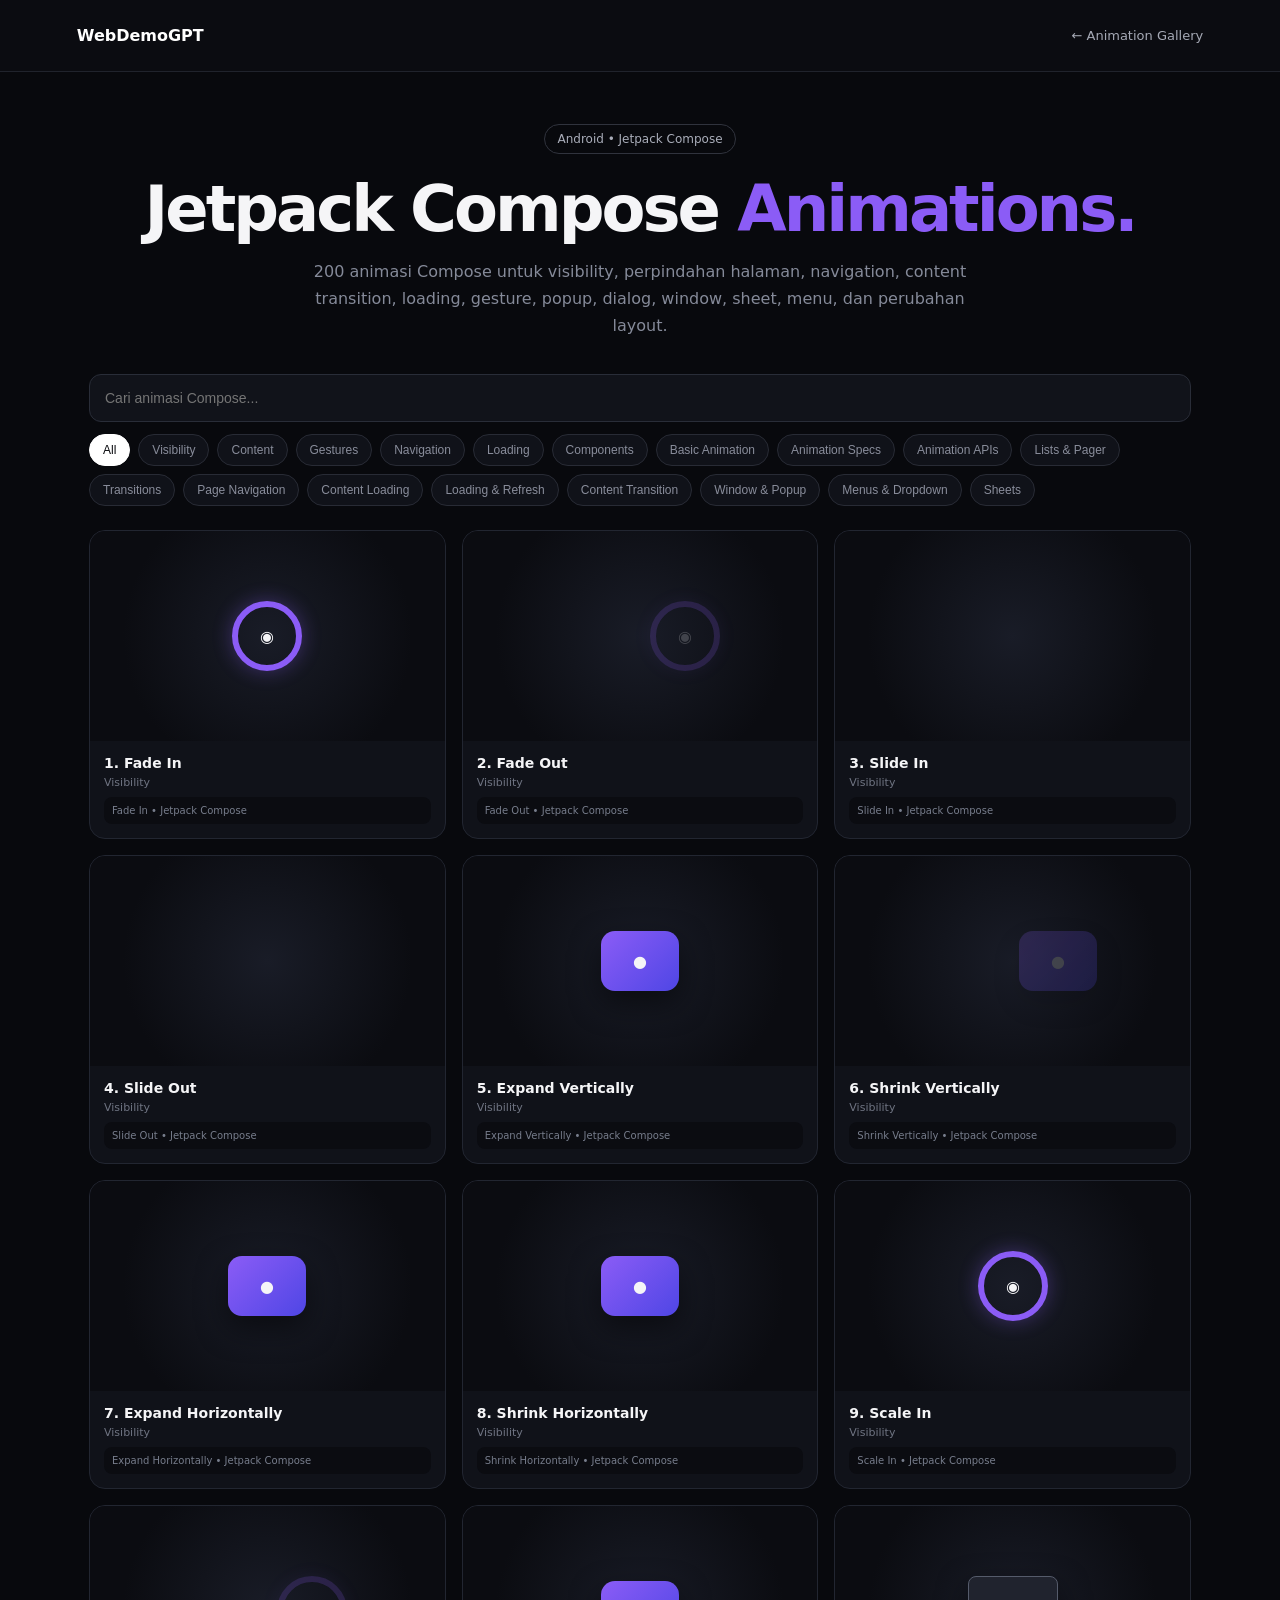
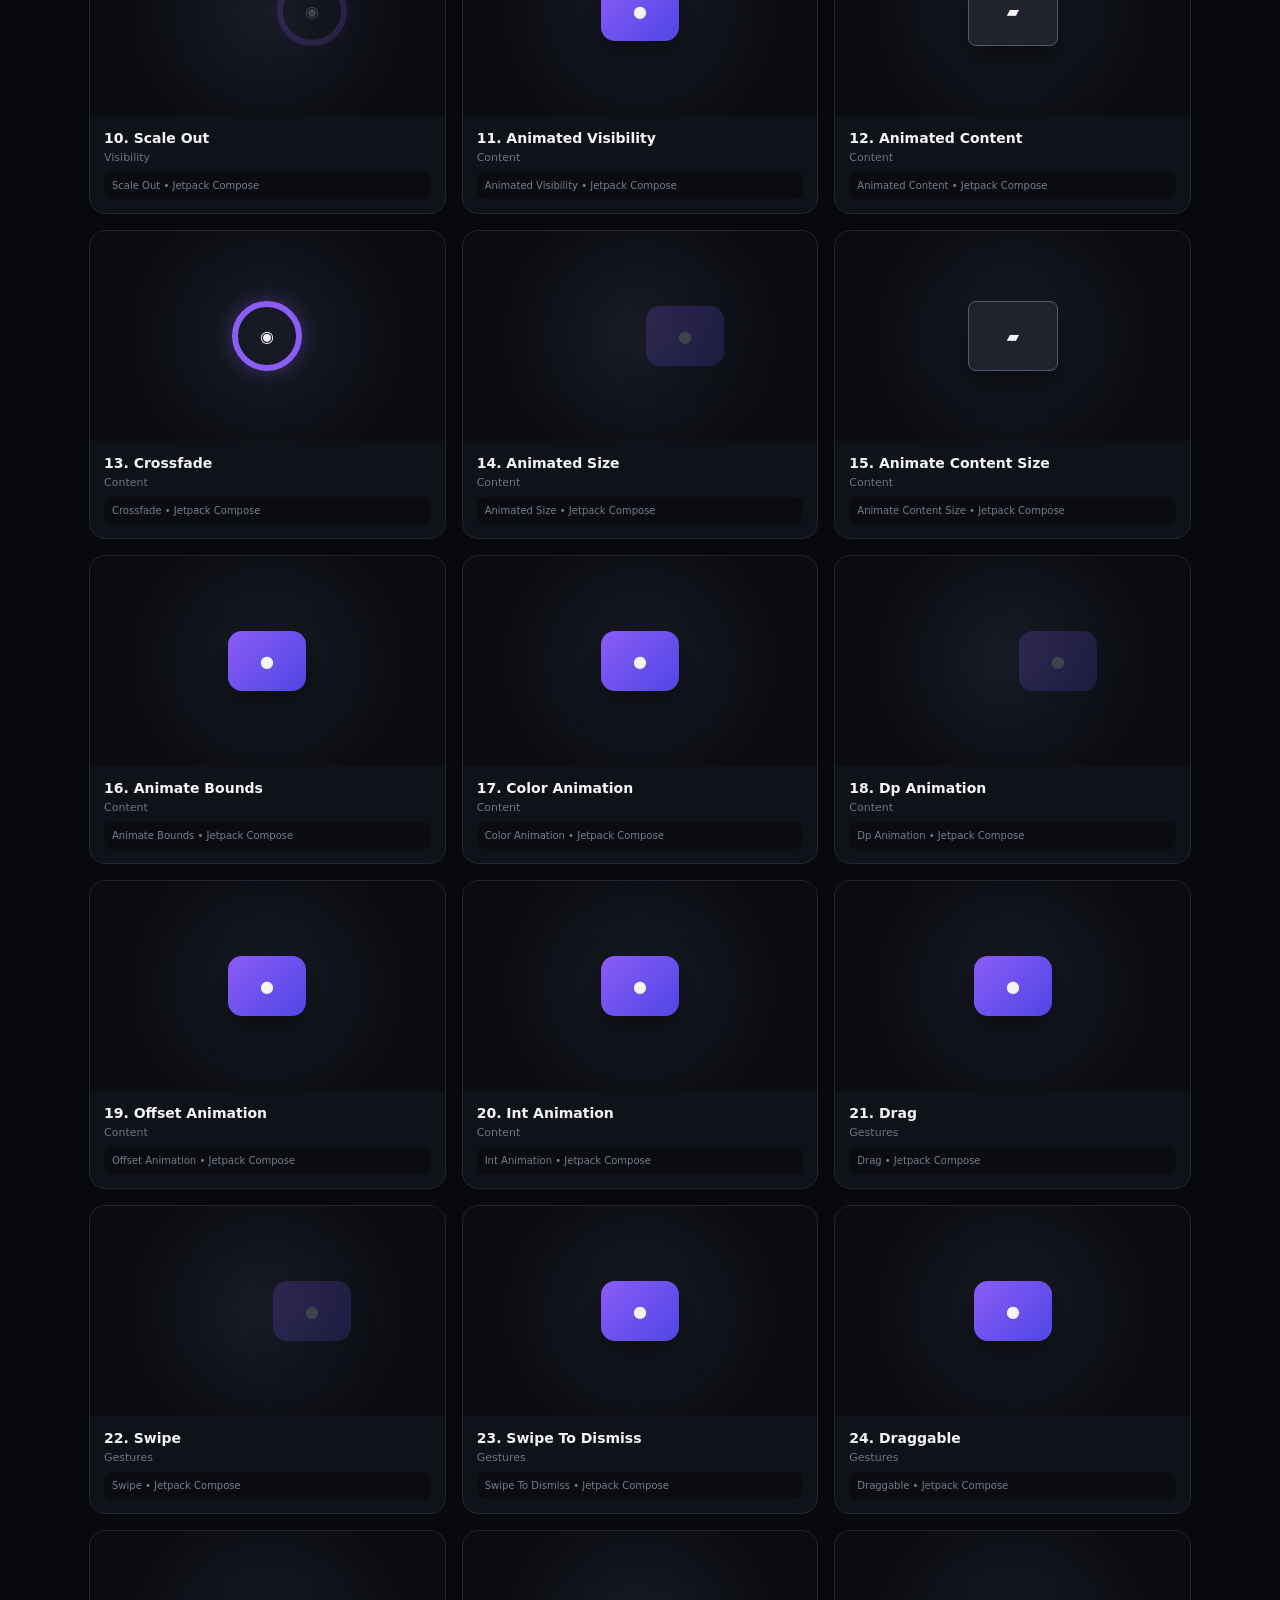
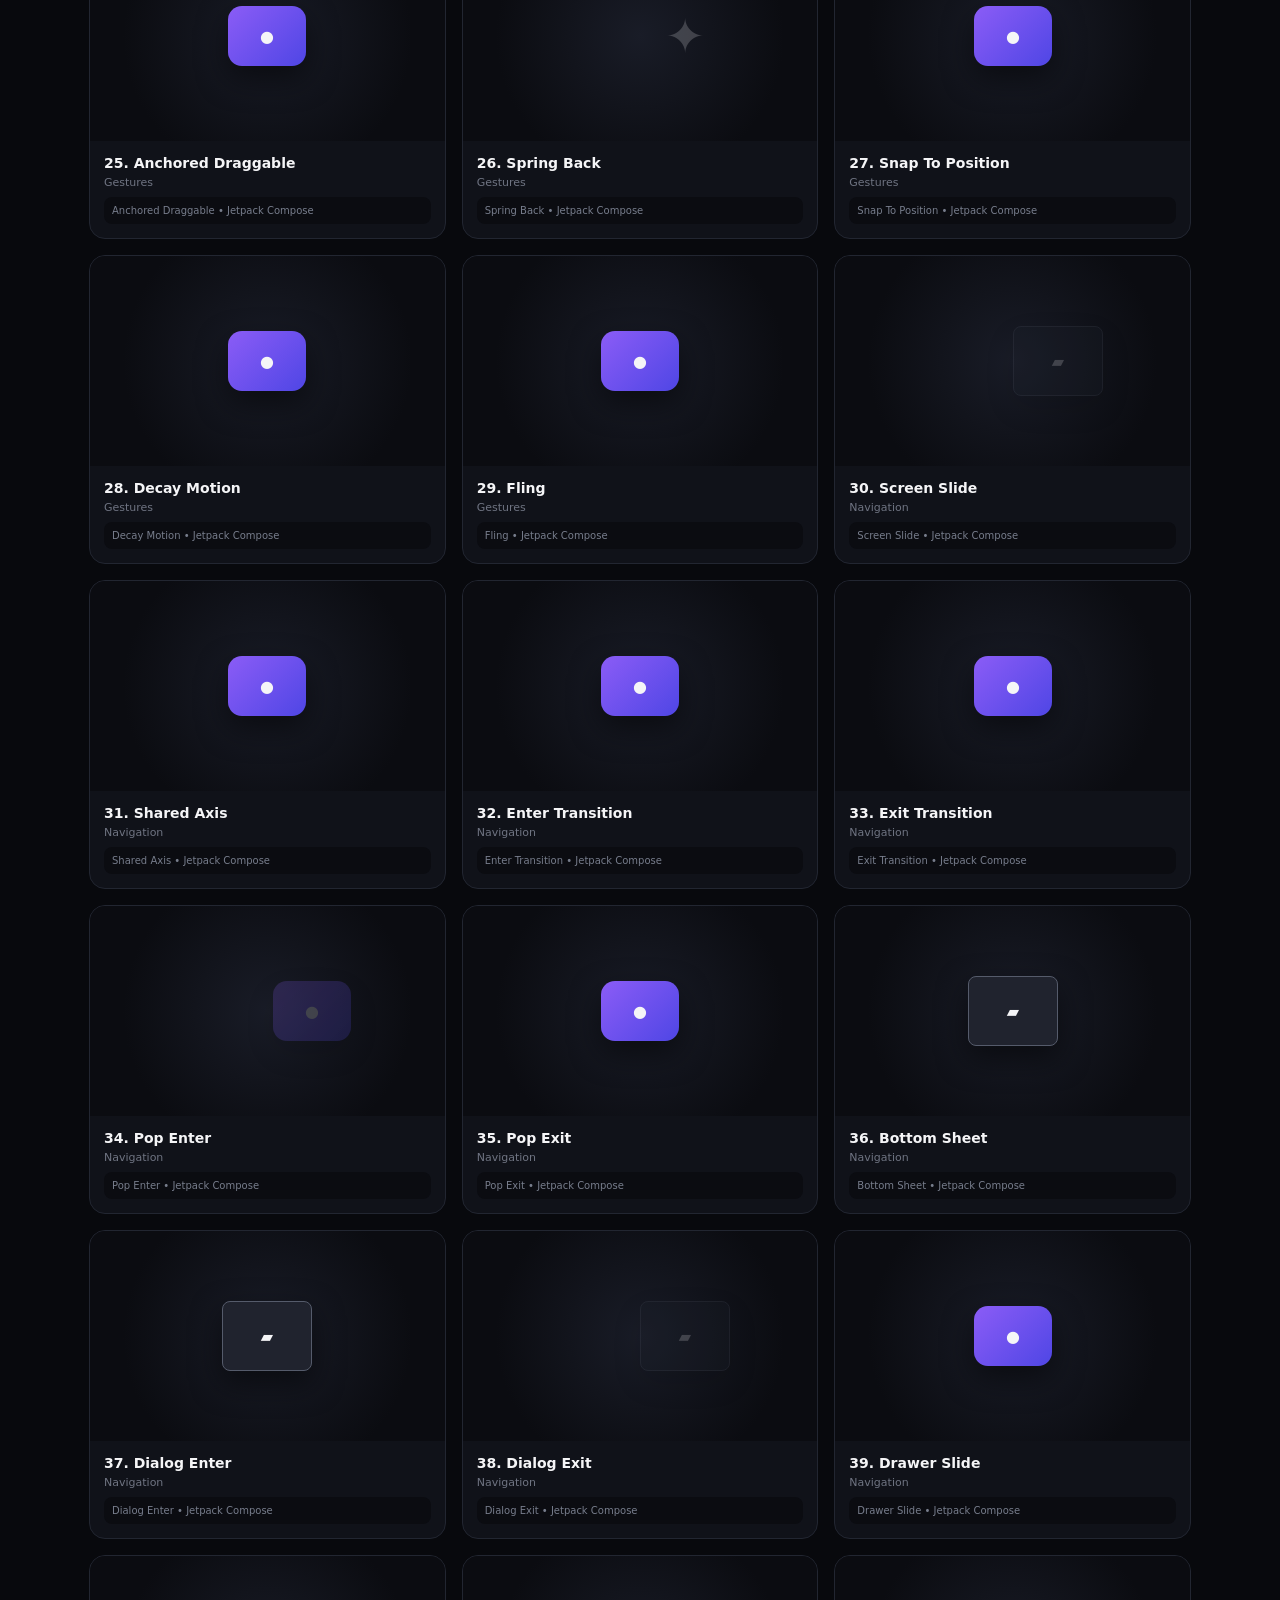
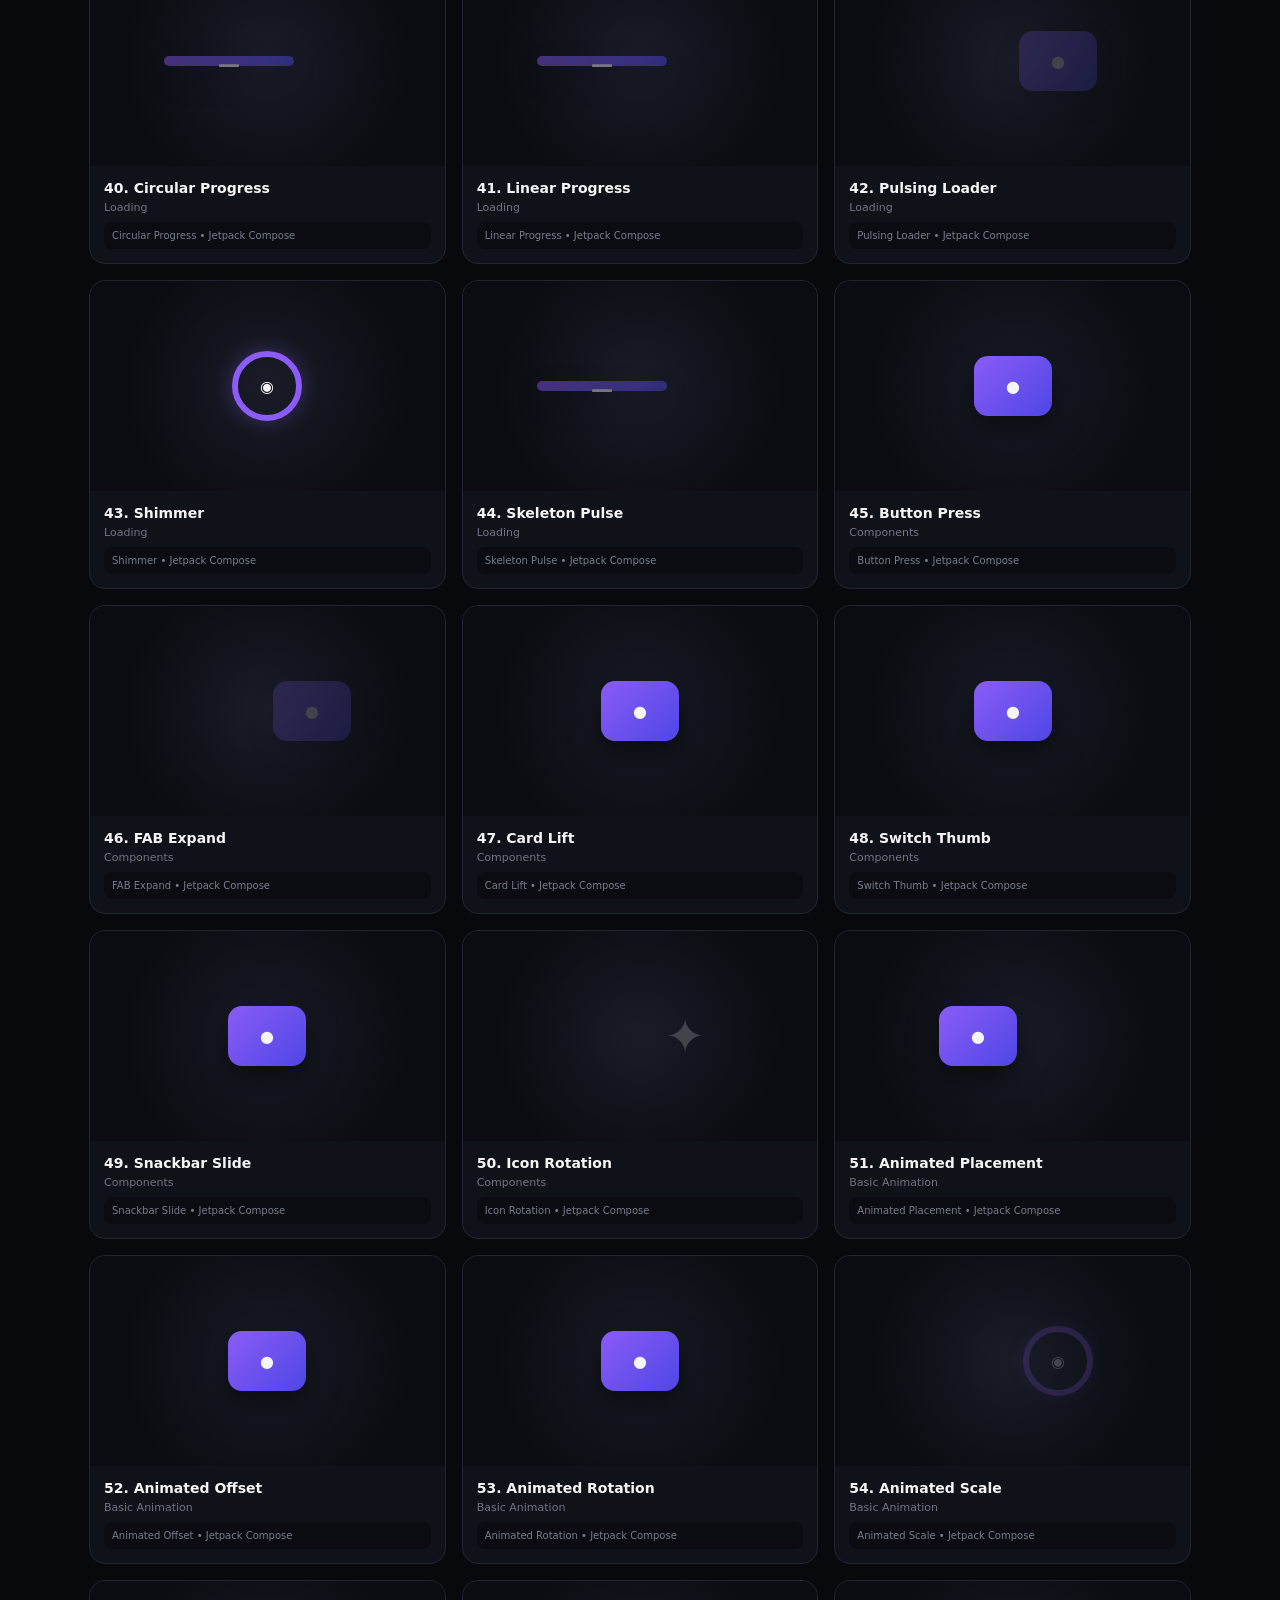
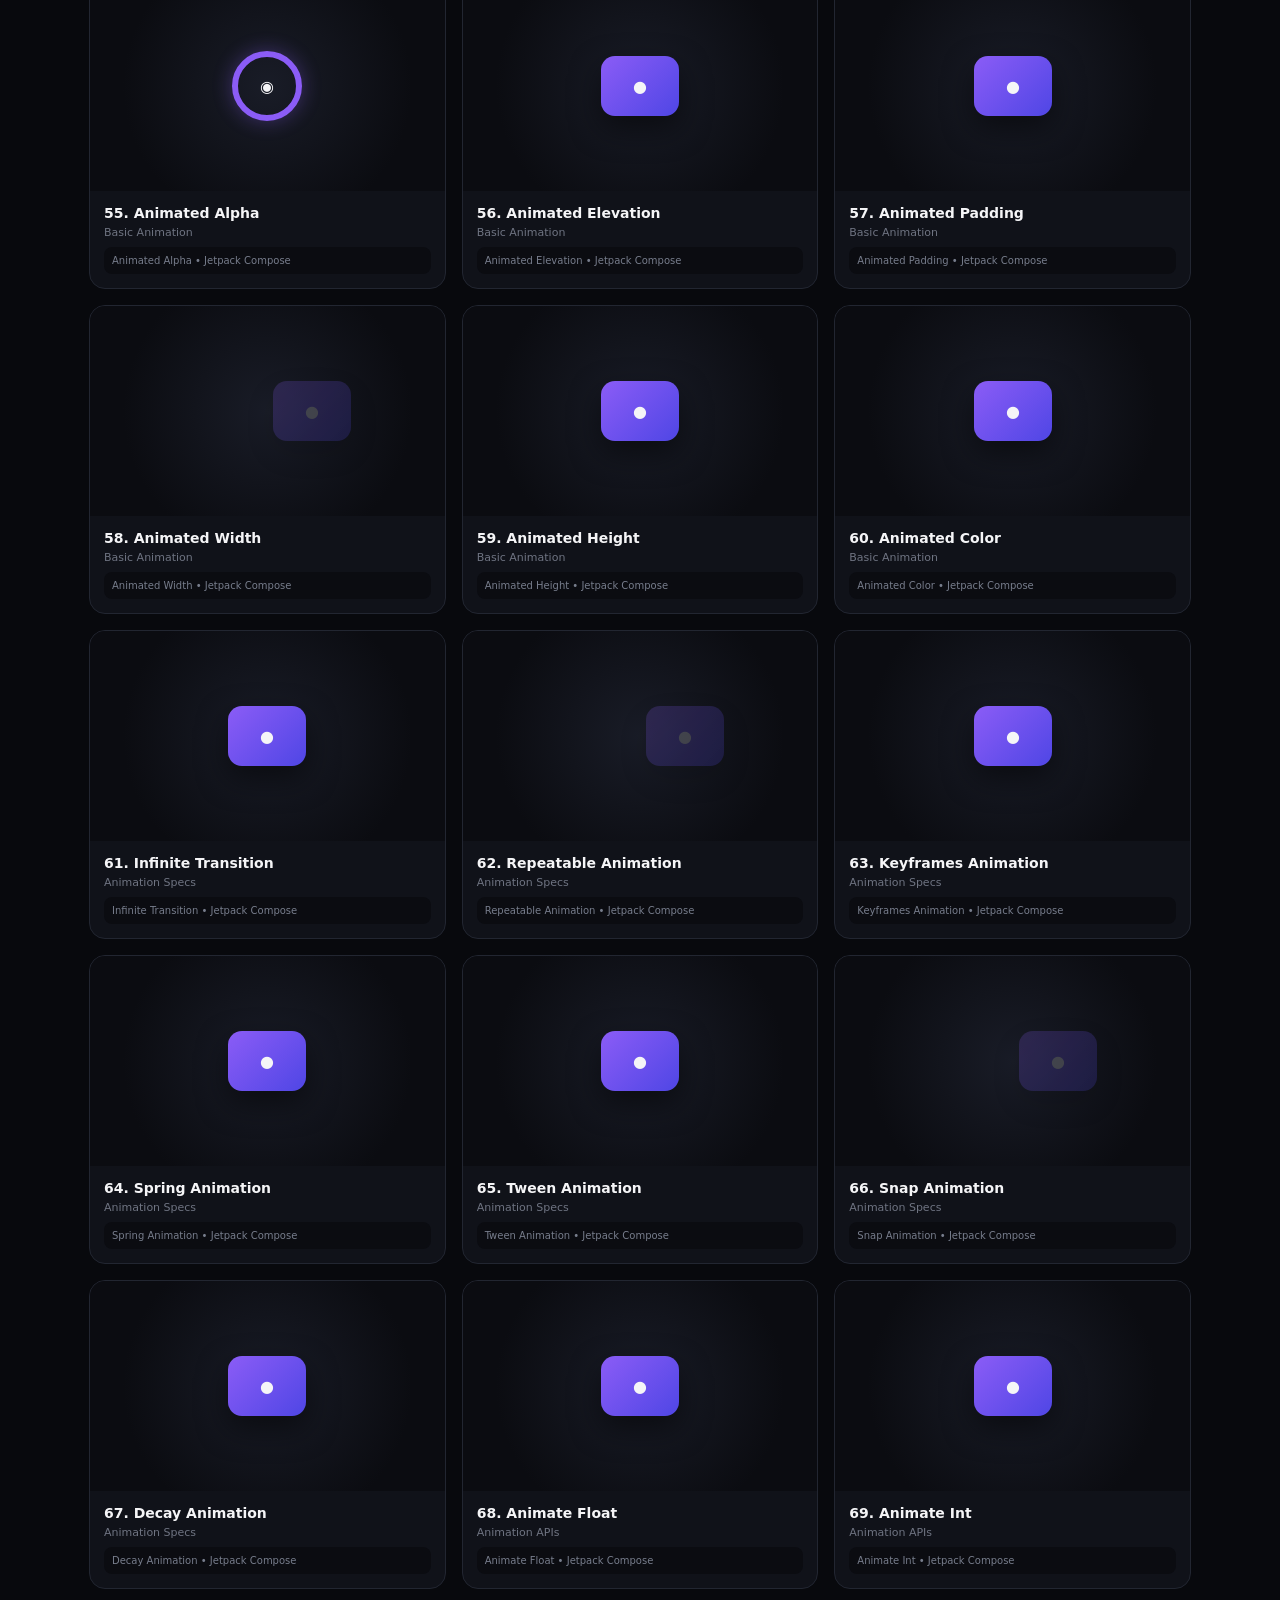
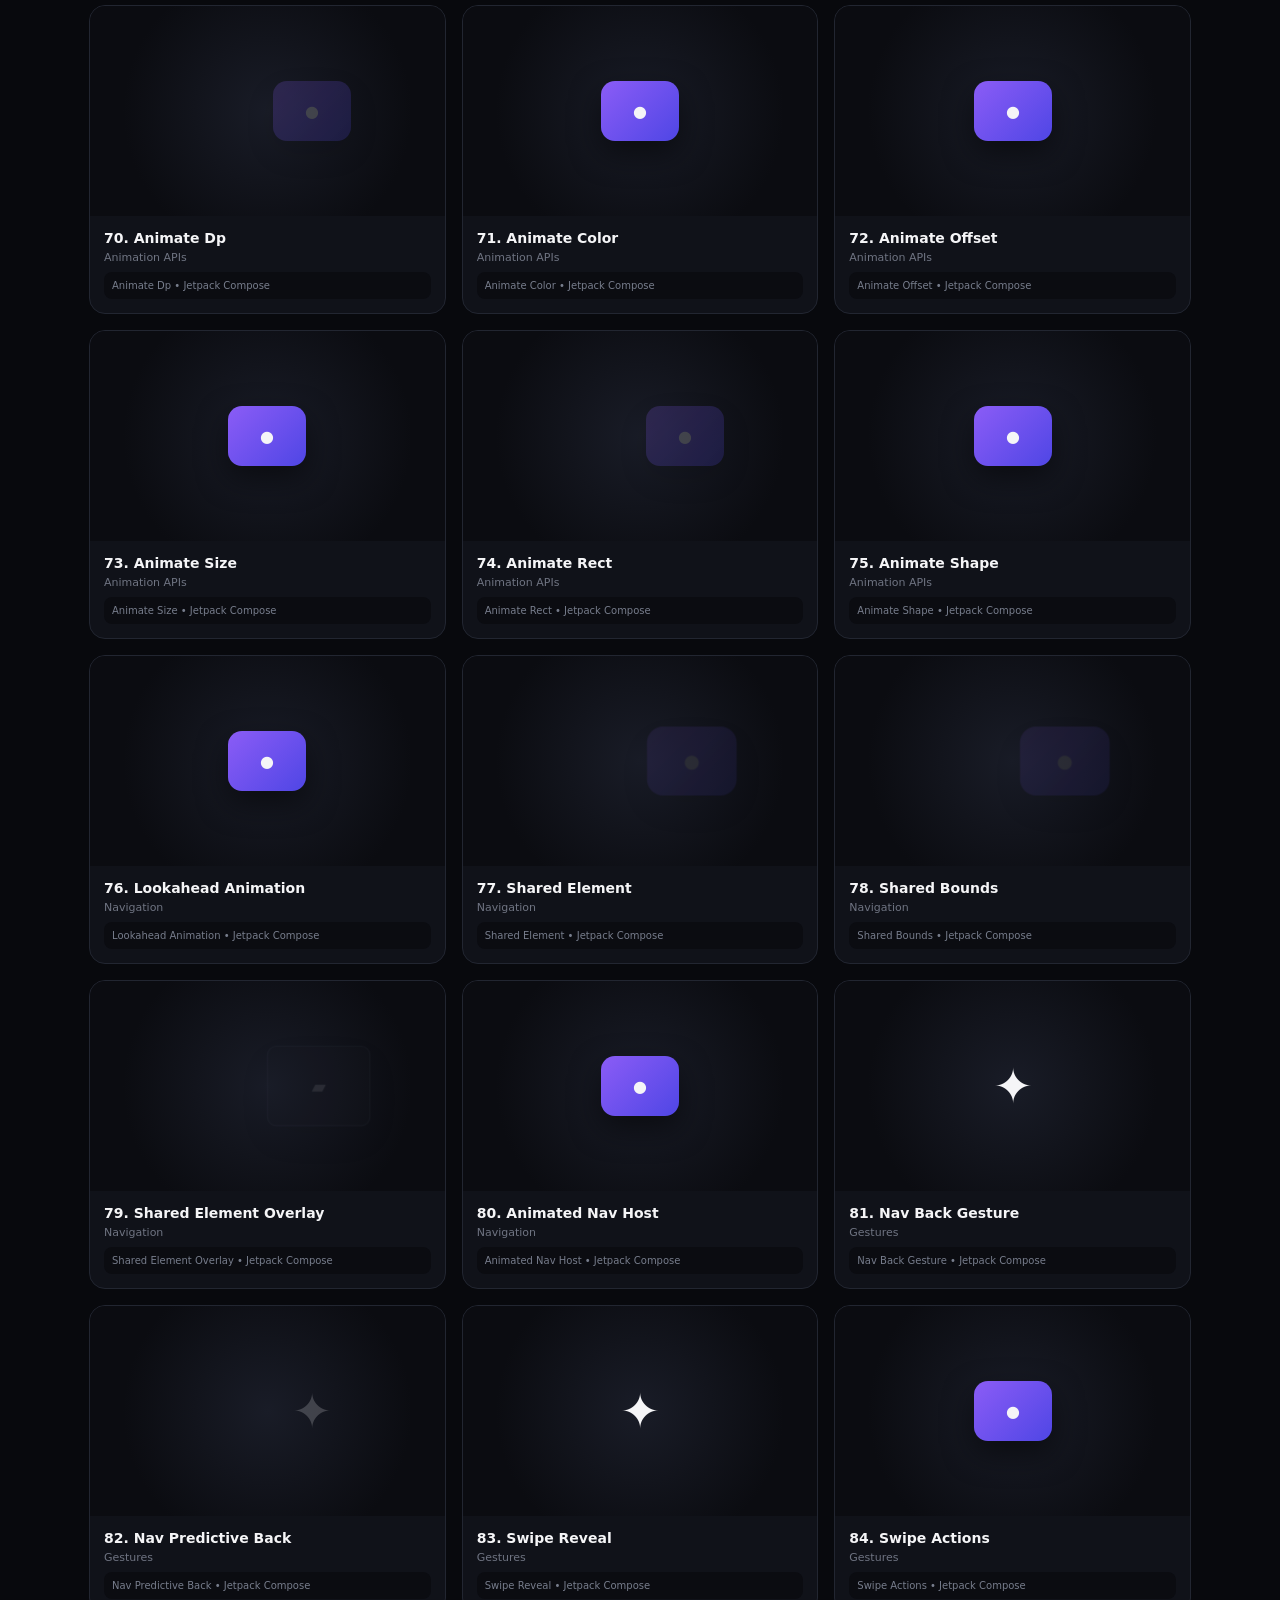
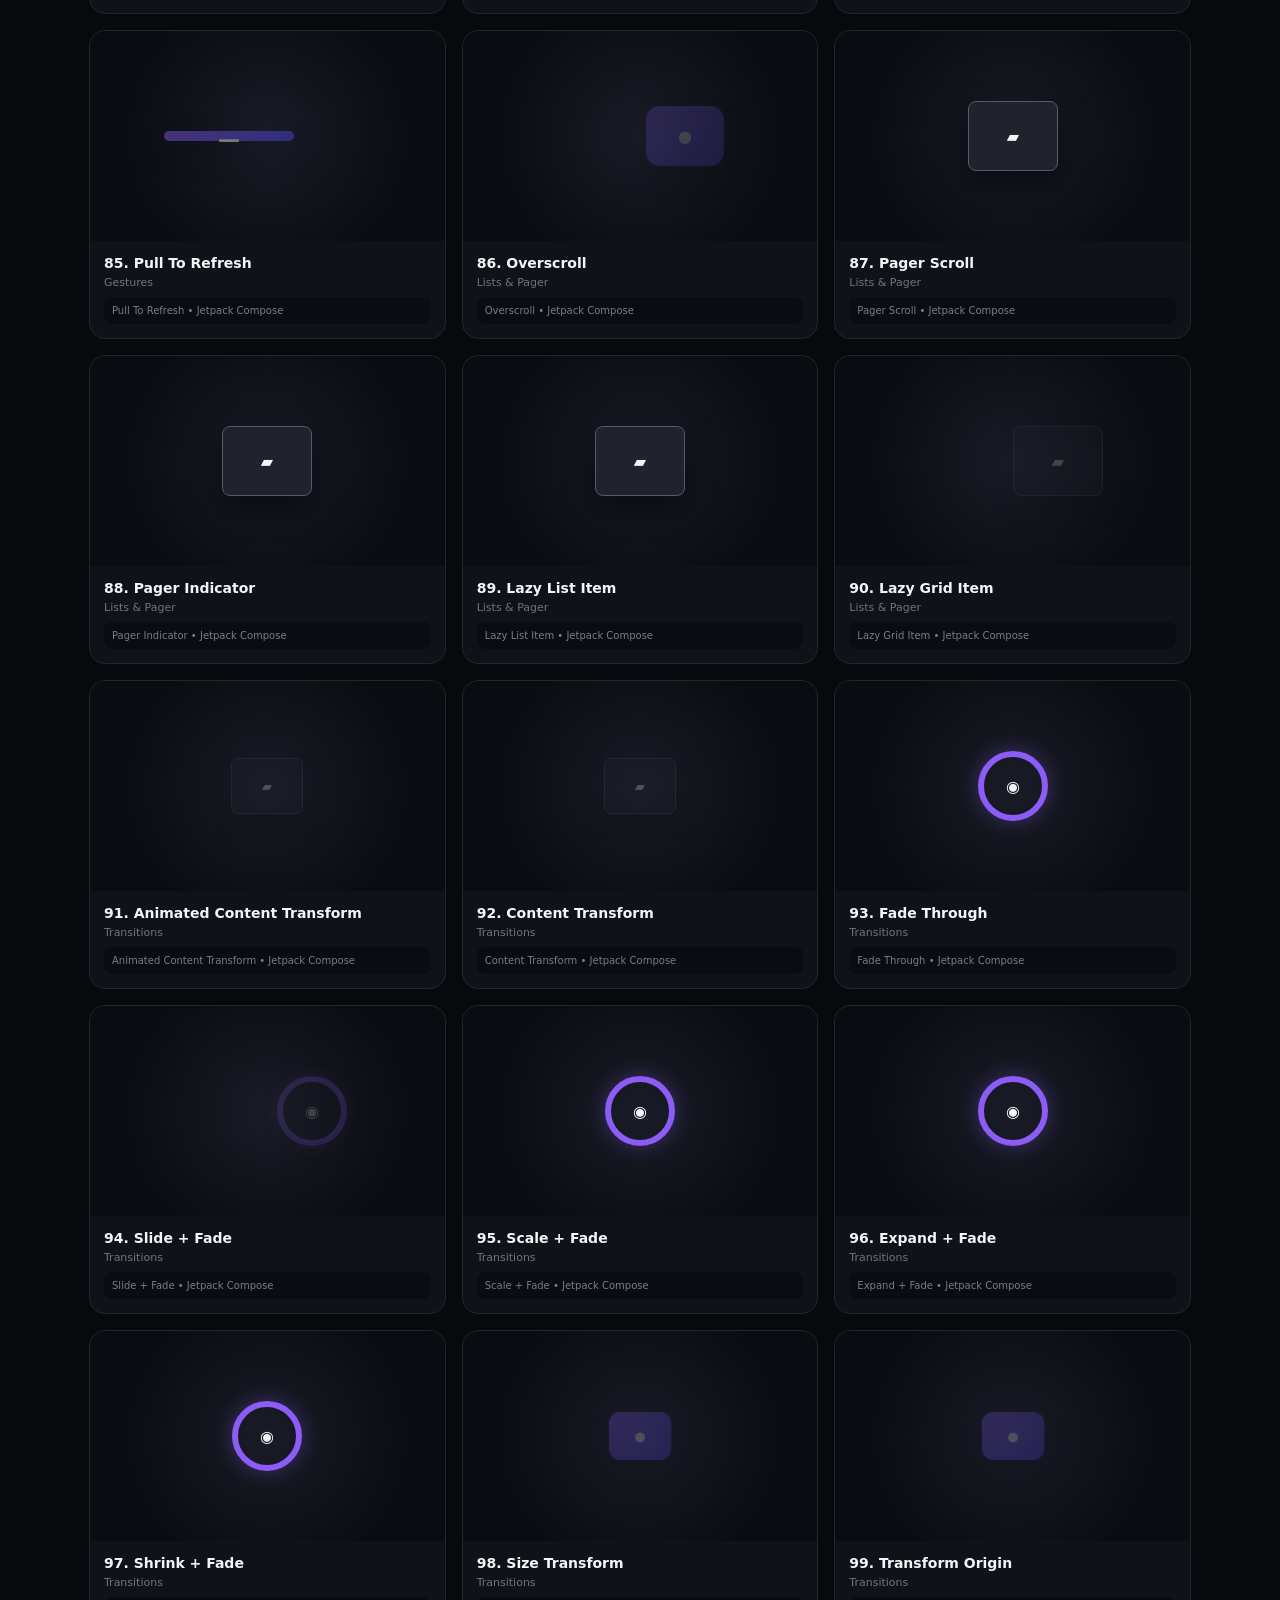
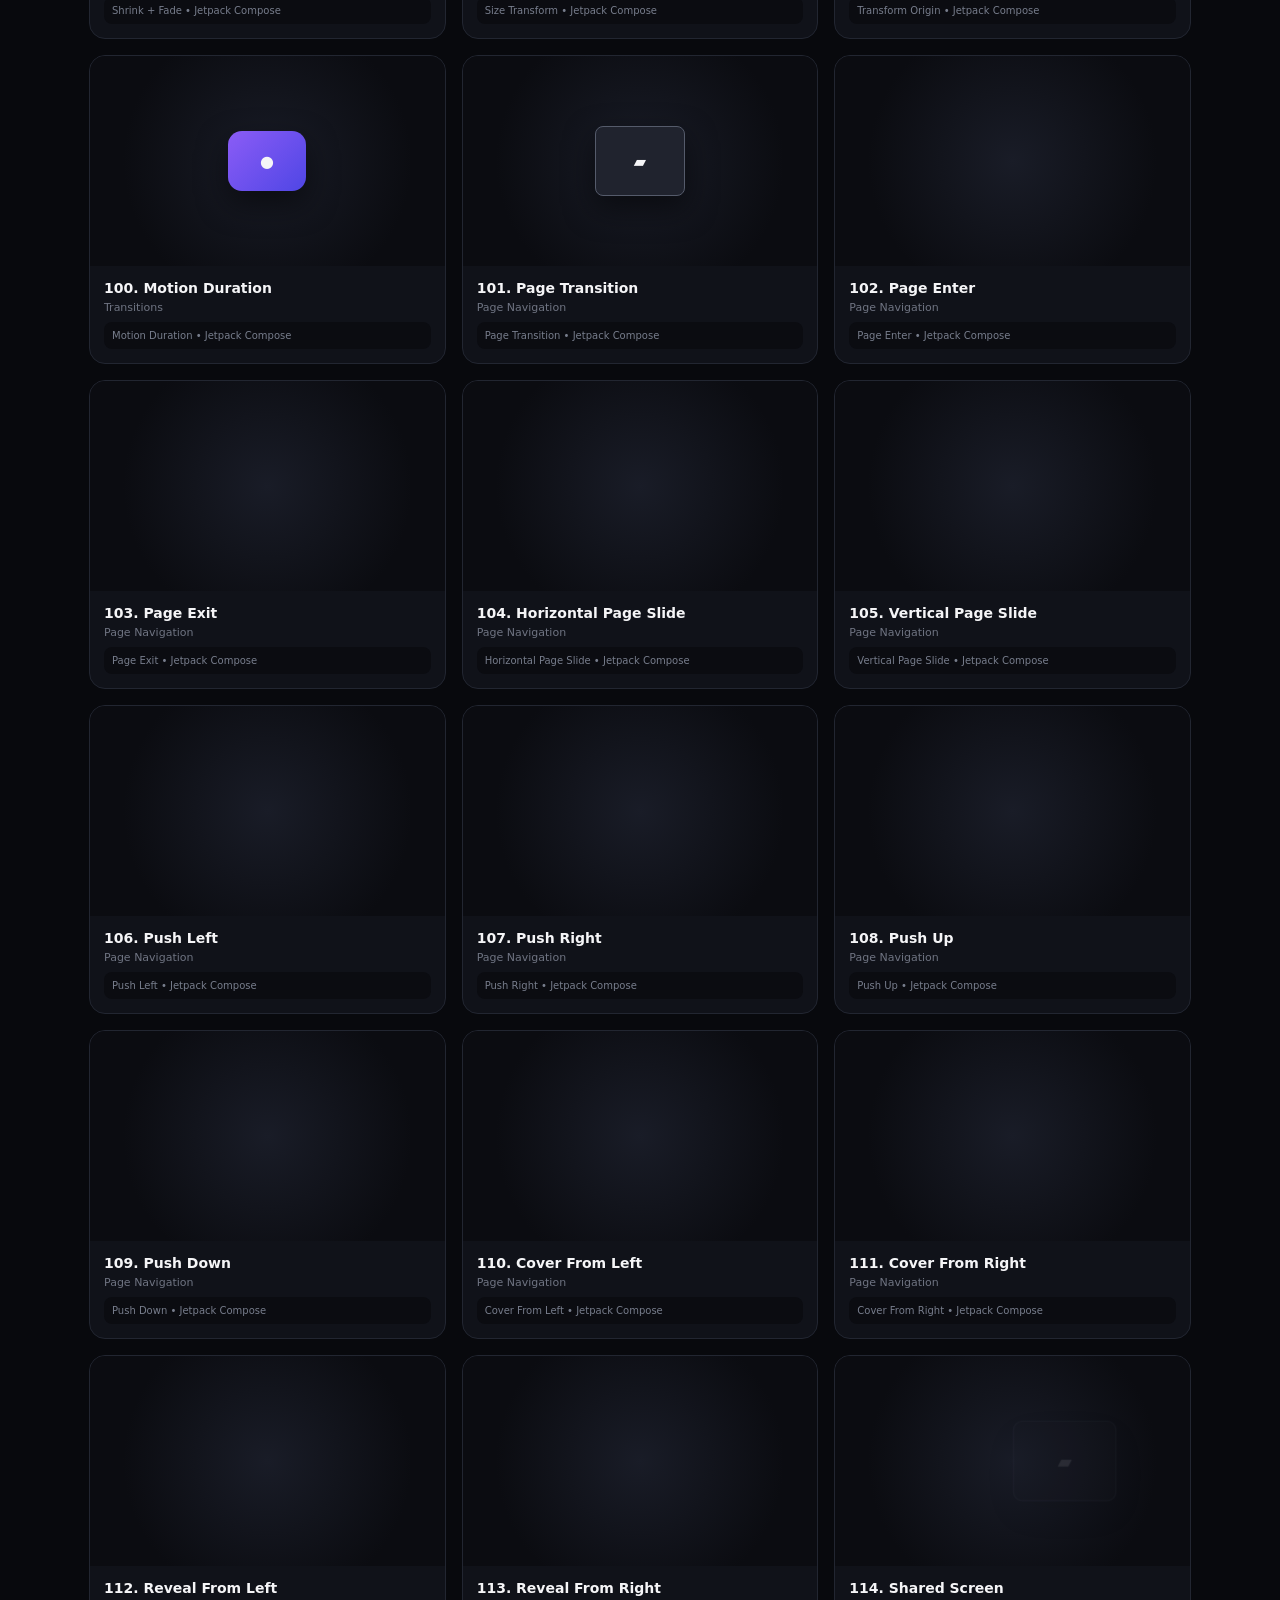
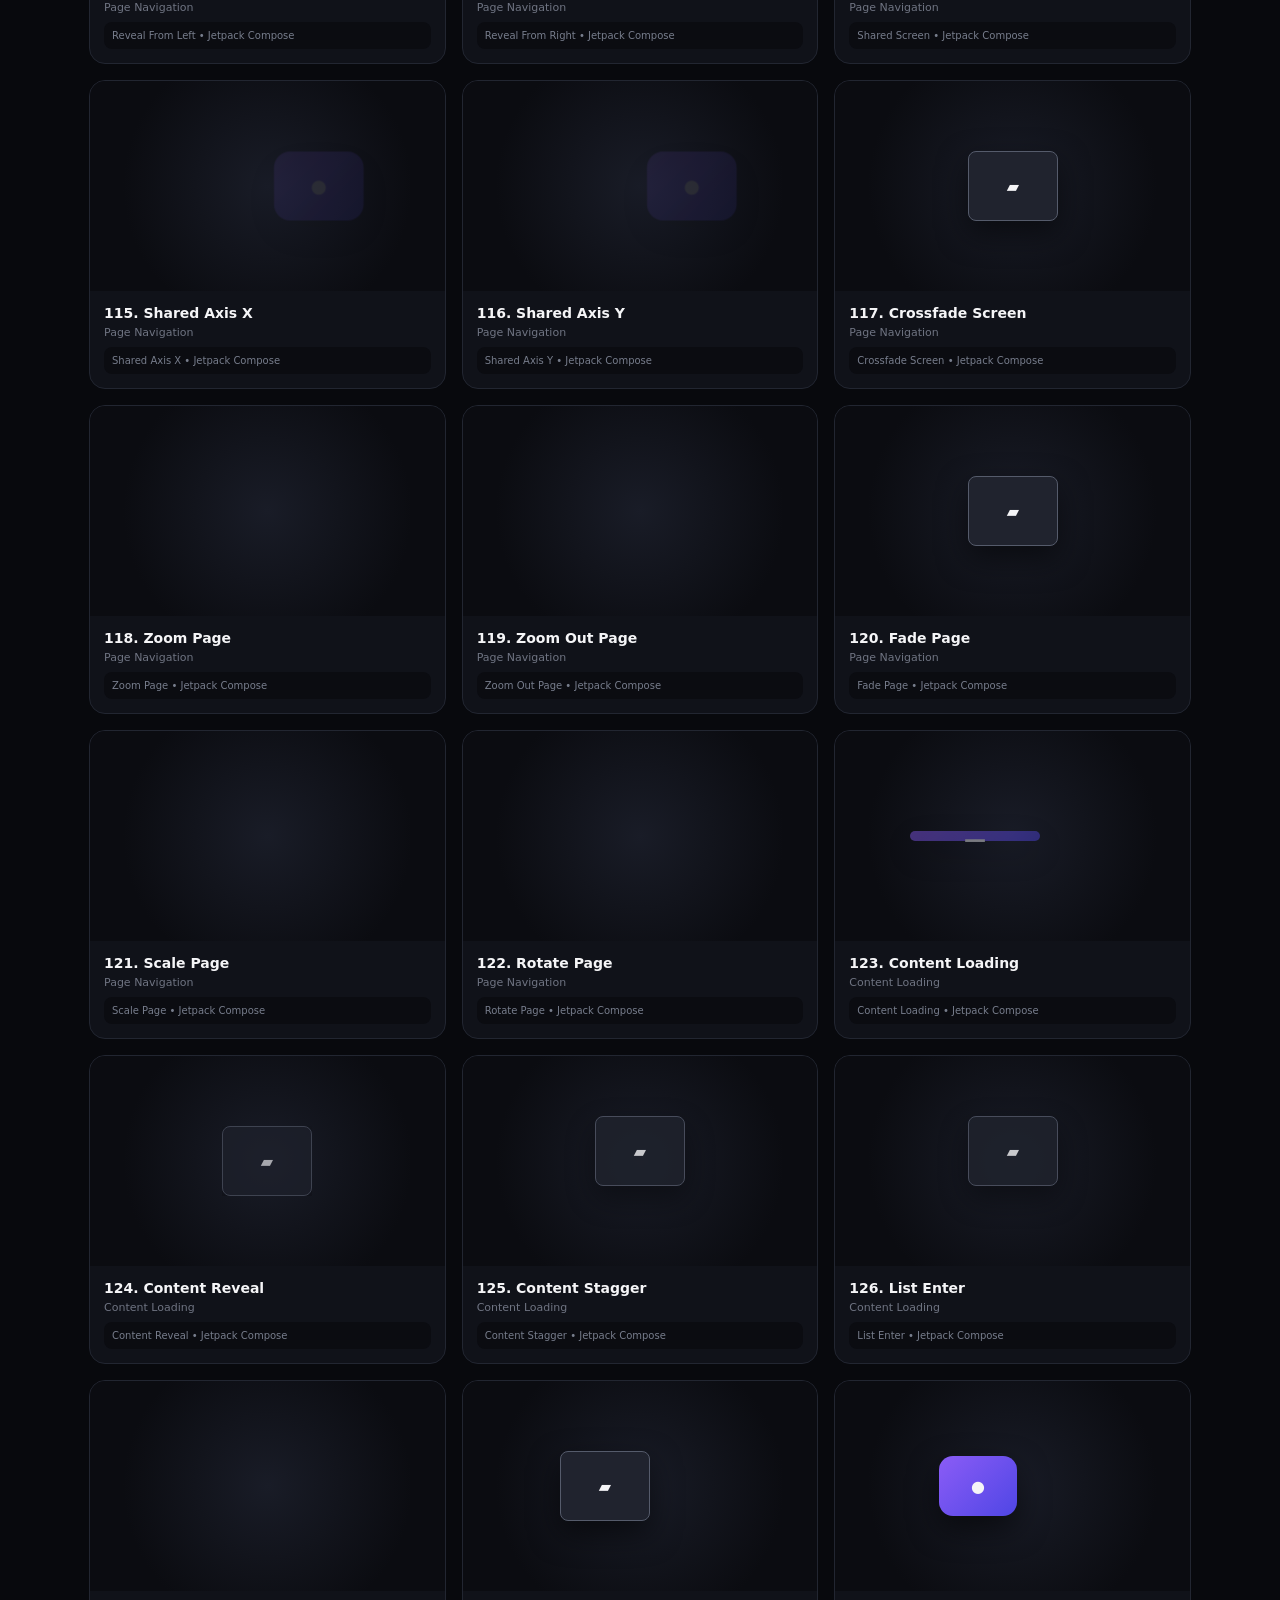
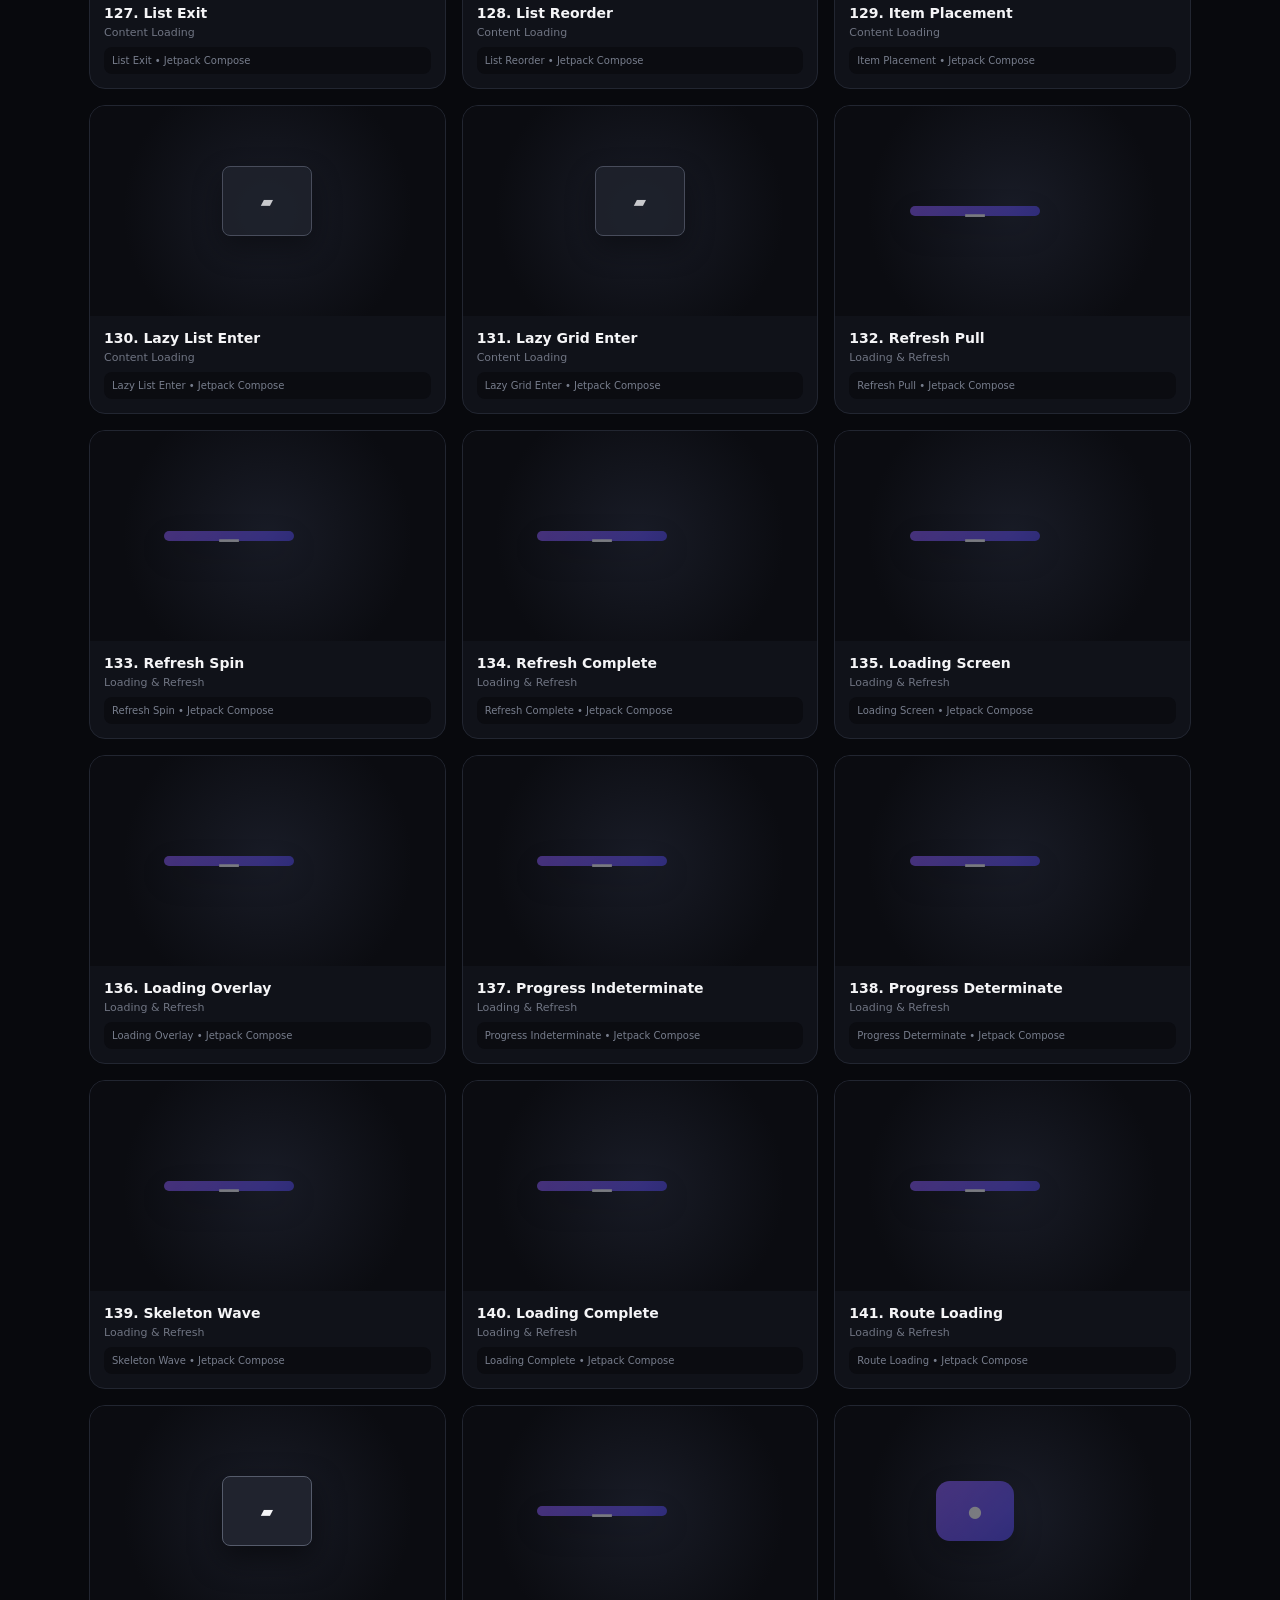
==== commit f4df385d: "Add 50 Jetpack Compose window, popup, modal and UI animations" ====
--- a/jetpack-compose.html
+++ b/jetpack-compose.html
@@ -1,17 +1,7 @@
-<!doctype html><html lang="id"><head><meta charset="utf-8"><meta name="viewport" content="width=device-width,initial-scale=1"><title>WebDemoGPT — Jetpack Compose Animations</title><style>
-*{box-sizing:border-box}body{margin:0;font-family:Inter,system-ui,sans-serif;background:#08090d;color:#f5f5f7}header{height:72px;padding:0 6%;display:flex;align-items:center;justify-content:space-between;border-bottom:1px solid #20232c;background:#0b0c11;position:sticky;top:0;z-index:10}a{color:#fff;text-decoration:none}.brand{font-weight:800}.back{color:#a5a9b5;font-size:13px}main{max-width:1150px;margin:auto;padding:52px 24px 80px}.hero{text-align:center;margin-bottom:34px}.badge{display:inline-block;padding:7px 12px;border:1px solid #30333d;border-radius:99px;color:#aaaeba;font-size:12px}.hero h1{font-size:clamp(38px,6vw,64px);margin:18px 0 12px;letter-spacing:-3px}.hero h1 span{color:#8b5cf6}.hero p{color:#858a99;max-width:700px;margin:auto;line-height:1.7}.toolbar{margin-bottom:24px}.search{width:100%;height:48px;background:#11131a;color:#fff;border:1px solid #292d38;border-radius:12px;padding:0 15px;outline:0;font-size:14px;margin-bottom:12px}.categories{display:flex;gap:8px;flex-wrap:wrap}.cat{border:1px solid #282b35;background:#101219;color:#898d9b;border-radius:999px;padding:8px 13px;cursor:pointer;font-size:12px}.cat.active,.cat:hover{background:#fff;color:#08090d;border-color:#fff}.grid{display:grid;grid-template-columns:repeat(3,1fr);gap:16px}.card{background:#101219;border:1px solid #222631;border-radius:16px;overflow:hidden}.preview{height:210px;display:grid;place-items:center;background:radial-gradient(circle,#191c27,#0b0c11 70%);overflow:hidden}.stage{width:180px;height:130px;display:grid;place-items:center;position:relative;perspective:800px}.shape{width:78px;height:60px;border-radius:14px;background:linear-gradient(135deg,#8b5cf6,#4f46e5);box-shadow:0 12px 30px #0008;display:grid;place-items:center;font-weight:800;transform-origin:center;will-change:transform,opacity,filter,clip-path}.ring{width:70px;height:70px;border:6px solid #8b5cf6;border-radius:50%;background:transparent;box-shadow:0 0 20px #8b5cf655}.dot{width:28px;height:28px;border-radius:50%;background:#c4b5fd;box-shadow:0 0 22px #8b5cf6}.page{width:90px;height:70px;border-radius:8px;background:#20232e;border:1px solid #555b6b}.line{width:130px;height:10px;border-radius:99px}.icon{font-size:48px;background:transparent;box-shadow:none}.card-info{padding:14px}.card-info h2{font-size:14px;margin:0}.card-info small{display:block;color:#6f7482;margin-top:5px;font-size:11px}.code{margin-top:8px;font-size:10px;color:#777d8c;background:#0b0c11;border-radius:8px;padding:8px;white-space:nowrap;overflow:hidden;text-overflow:ellipsis}.empty{text-align:center;color:#777d8c;padding:45px;display:none}@media(max-width:800px){.grid{grid-template-columns:repeat(2,1fr)}}@media(max-width:520px){.grid{grid-template-columns:1fr}}
-</style></head><body><header><a class="brand" href="index.html">WebDemoGPT</a><a class="back" href="index.html">← Animation Gallery</a></header><main><section class="hero"><span class="badge">Android • Jetpack Compose</span><h1>Jetpack Compose <span>Animations.</span></h1><p>150 animasi Compose untuk visibility, perpindahan halaman, navigation, content transition, loading, gesture, dan perubahan layout.</p></section><section class="toolbar"><input class="search" id="search" placeholder="Cari animasi Compose..."><div class="categories" id="categories"></div></section><section class="grid" id="grid"></section><div class="empty" id="empty">Animasi tidak ditemukan.</div></main><script>
-const base=[
-['Fade In','Visibility'],['Fade Out','Visibility'],['Slide In','Visibility'],['Slide Out','Visibility'],['Expand Vertically','Visibility'],['Shrink Vertically','Visibility'],['Expand Horizontally','Visibility'],['Shrink Horizontally','Visibility'],['Scale In','Visibility'],['Scale Out','Visibility'],['Animated Visibility','Content'],['Animated Content','Content'],['Crossfade','Content'],['Animated Size','Content'],['Animate Content Size','Content'],['Animate Bounds','Content'],['Color Animation','Content'],['Dp Animation','Content'],['Offset Animation','Content'],['Int Animation','Content'],['Drag','Gestures'],['Swipe','Gestures'],['Swipe To Dismiss','Gestures'],['Draggable','Gestures'],['Anchored Draggable','Gestures'],['Spring Back','Gestures'],['Snap To Position','Gestures'],['Decay Motion','Gestures'],['Fling','Gestures'],['Screen Slide','Navigation'],['Shared Axis','Navigation'],['Enter Transition','Navigation'],['Exit Transition','Navigation'],['Pop Enter','Navigation'],['Pop Exit','Navigation'],['Bottom Sheet','Navigation'],['Dialog Enter','Navigation'],['Dialog Exit','Navigation'],['Drawer Slide','Navigation'],['Circular Progress','Loading'],['Linear Progress','Loading'],['Pulsing Loader','Loading'],['Shimmer','Loading'],['Skeleton Pulse','Loading'],['Button Press','Components'],['FAB Expand','Components'],['Card Lift','Components'],['Switch Thumb','Components'],['Snackbar Slide','Components'],['Icon Rotation','Components'],['Animated Placement','Basic Animation'],['Animated Offset','Basic Animation'],['Animated Rotation','Basic Animation'],['Animated Scale','Basic Animation'],['Animated Alpha','Basic Animation'],['Animated Elevation','Basic Animation'],['Animated Padding','Basic Animation'],['Animated Width','Basic Animation'],['Animated Height','Basic Animation'],['Animated Color','Basic Animation'],['Infinite Transition','Animation Specs'],['Repeatable Animation','Animation Specs'],['Keyframes Animation','Animation Specs'],['Spring Animation','Animation Specs'],['Tween Animation','Animation Specs'],['Snap Animation','Animation Specs'],['Decay Animation','Animation Specs'],['Animate Float','Animation APIs'],['Animate Int','Animation APIs'],['Animate Dp','Animation APIs'],['Animate Color','Animation APIs'],['Animate Offset','Animation APIs'],['Animate Size','Animation APIs'],['Animate Rect','Animation APIs'],['Animate Shape','Animation APIs'],['Lookahead Animation','Navigation'],['Shared Element','Navigation'],['Shared Bounds','Navigation'],['Shared Element Overlay','Navigation'],['Animated Nav Host','Navigation'],['Nav Back Gesture','Gestures'],['Nav Predictive Back','Gestures'],['Swipe Reveal','Gestures'],['Swipe Actions','Gestures'],['Pull To Refresh','Gestures'],['Overscroll','Lists & Pager'],['Pager Scroll','Lists & Pager'],['Pager Indicator','Lists & Pager'],['Lazy List Item','Lists & Pager'],['Lazy Grid Item','Lists & Pager'],['Animated Content Transform','Transitions'],['Content Transform','Transitions'],['Fade Through','Transitions'],['Slide + Fade','Transitions'],['Scale + Fade','Transitions'],['Expand + Fade','Transitions'],['Shrink + Fade','Transitions'],['Size Transform','Transitions'],['Transform Origin','Transitions'],['Motion Duration','Transitions']
-];
-const extra=[
-['Page Transition','Page Navigation'],['Page Enter','Page Navigation'],['Page Exit','Page Navigation'],['Horizontal Page Slide','Page Navigation'],['Vertical Page Slide','Page Navigation'],['Push Left','Page Navigation'],['Push Right','Page Navigation'],['Push Up','Page Navigation'],['Push Down','Page Navigation'],['Cover From Left','Page Navigation'],['Cover From Right','Page Navigation'],['Reveal From Left','Page Navigation'],['Reveal From Right','Page Navigation'],['Shared Screen','Page Navigation'],['Shared Axis X','Page Navigation'],['Shared Axis Y','Page Navigation'],['Crossfade Screen','Page Navigation'],['Zoom Page','Page Navigation'],['Zoom Out Page','Page Navigation'],['Fade Page','Page Navigation'],['Scale Page','Page Navigation'],['Rotate Page','Page Navigation'],['Content Loading','Content Loading'],['Content Reveal','Content Loading'],['Content Stagger','Content Loading'],['List Enter','Content Loading'],['List Exit','Content Loading'],['List Reorder','Content Loading'],['Item Placement','Content Loading'],['Lazy List Enter','Content Loading'],['Lazy Grid Enter','Content Loading'],['Refresh Pull','Loading & Refresh'],['Refresh Spin','Loading & Refresh'],['Refresh Complete','Loading & Refresh'],['Loading Screen','Loading & Refresh'],['Loading Overlay','Loading & Refresh'],['Progress Indeterminate','Loading & Refresh'],['Progress Determinate','Loading & Refresh'],['Skeleton Wave','Loading & Refresh'],['Loading Complete','Loading & Refresh'],['Route Loading','Loading & Refresh'],['Route Ready','Loading & Refresh'],['Transition Loading','Loading & Refresh'],['Data Arrival','Loading & Refresh'],['Content Placeholder','Loading & Refresh'],['Content Swap','Content Transition'],['Content Replace','Content Transition'],['Content Morph','Content Transition'],['Content Slide','Content Transition'],['Content Scale','Content Transition']
-];
-const all=[...base,...extra];
-const search=document.getElementById('search'),grid=document.getElementById('grid'),cats=document.getElementById('categories'),empty=document.getElementById('empty');
-const categories=['All',...new Set(all.map(x=>x[1]))];
-let active='All';categories.forEach(c=>{const b=document.createElement('button');b.className='cat'+(c==='All'?' active':'');b.textContent=c;b.onclick=()=>{active=c;document.querySelectorAll('.cat').forEach(x=>x.classList.remove('active'));b.classList.add('active');render()};cats.appendChild(b)});
-function visual(name,i){if(/Progress|Refresh|Loading|Skeleton|Spinner/.test(name))return'line';if(/Page|Dialog|Screen|Content|Route|List|Grid|Sheet|Overlay|Placeholder/.test(name))return'page';if(/Arrow|Icon|Menu|Back|Push|Cover|Reveal|Rotate/.test(name))return'icon';if(/Ring|Crossfade|Fade|Scale|Alpha|Pulse|Shimmer/.test(name))return'ring';return'shape'}
-function keyframes(name,i){if(/Horizontal Page Slide|Push Left|Push Right|Slide Left|Content Slide/.test(name))return'0%{transform:translateX(-85px);opacity:0}45%{transform:none;opacity:1}100%{transform:translateX(85px);opacity:0}';if(/Vertical Page Slide|Push Up|Push Down|Page Enter|Page Exit|Slide In|Slide Out/.test(name))return'0%{transform:translateY(75px);opacity:0}45%{transform:none;opacity:1}100%{transform:translateY(-65px);opacity:0}';if(/Cover From Left|Reveal From Left/.test(name))return'0%{clip-path:inset(0 100% 0 0);transform:translateX(-25px)}55%{clip-path:inset(0);transform:none}100%{clip-path:inset(0 0 0 100%);transform:translateX(25px)}';if(/Cover From Right|Reveal From Right/.test(name))return'0%{clip-path:inset(0 0 0 100%);transform:translateX(25px)}55%{clip-path:inset(0);transform:none}100%{clip-path:inset(0 100% 0 0);transform:translateX(-25px)}';if(/Zoom Page|Zoom Out Page|Scale Page/.test(name))return'0%{transform:scale(.45);opacity:0}55%{transform:scale(1);opacity:1}100%{transform:scale(1.18);opacity:0}';if(/Rotate Page/.test(name))return'0%{transform:rotateY(-90deg);opacity:0}55%{transform:rotateY(0);opacity:1}100%{transform:rotateY(90deg);opacity:0}';if(/Crossfade|Fade Page|Fade Through/.test(name))return'0%,35%{opacity:1}50%{opacity:.05}65%,100%{opacity:1}';if(/Shared Screen|Shared Axis X|Shared Axis Y|Shared Element|Shared Bounds/.test(name))return'0%{transform:scale(.55) translateX(-45px);opacity:.1}50%{transform:scale(1);opacity:1}100%{transform:scale(1.15) translateX(45px);opacity:.1}';if(/Loading|Refresh|Progress|Skeleton|Data Arrival|Content Placeholder/.test(name))return'0%,100%{transform:translateX(-38px);opacity:.45}50%{transform:translateX(38px);opacity:1}';if(/Spin/.test(name))return'0%{transform:rotate(0)}100%{transform:rotate(360deg)}';if(/Stagger|List Enter|Lazy List Enter|Lazy Grid Enter/.test(name))return'0%{transform:translateY(45px) scale(.8);opacity:0}65%{transform:none;opacity:1}100%{transform:translateY(-10px);opacity:.8}';if(/List Exit/.test(name))return'0%{transform:none;opacity:1}100%{transform:translateY(-45px) scale(.8);opacity:0}';if(/Reorder|Placement/.test(name))return'0%,100%{transform:translateX(-35px)}25%{transform:translateY(-20px)}50%{transform:translateX(35px)}75%{transform:translateY(20px)}';if(/Swap|Replace|Morph|Transform/.test(name))return'0%{transform:scale(.7) rotate(-8deg);opacity:.2}50%{transform:scale(1.12) rotate(5deg);opacity:1}100%{transform:scale(.8) rotate(0);opacity:.25}';if(/Content Reveal|Content Loading|Route Loading|Transition Loading/.test(name))return'0%{clip-path:inset(0 100% 0 0);opacity:.2}60%{clip-path:inset(0);opacity:1}100%{clip-path:inset(0);opacity:.65}';if(/Complete|Ready/.test(name))return'0%{transform:scale(.65);opacity:.2}60%{transform:scale(1.15);opacity:1}100%{transform:scale(1)}';if(/Refresh Pull|Pull To Refresh/.test(name))return'0%,100%{transform:translateY(12px)}50%{transform:translateY(-30px) rotate(180deg)}';return['0%,100%{transform:translateY(0) scale(1)}50%{transform:translateY(-28px) scale(1.1)}','0%{transform:translateX(-45px);opacity:.2}50%{transform:none;opacity:1}100%{transform:translateX(45px);opacity:.2}','0%,100%{transform:rotate(0)}50%{transform:rotate(180deg) scale(1.12)}','0%{transform:scale(.5);opacity:.2}60%{transform:scale(1.1);opacity:1}100%{transform:scale(1)}'][i%4]}
-function render(){const q=search.value.toLowerCase();grid.innerHTML='';let shown=0;all.forEach((a,i)=>{if((!q||a[0].toLowerCase().includes(q))&&(active==='All'||a[1]===active)){shown++;const type=visual(a[0],i),symbol=type==='icon'?'✦':type==='line'?'━━':type==='ring'?'◉':type==='page'?'▰':'●';const cls='j'+i,s=document.createElement('style');s.textContent=`.${cls}{animation:k${i} ${(1.05+i%7*.13).toFixed(2)}s ease-in-out infinite;animation-delay:${-(i*.083%2.8).toFixed(2)}s;animation-fill-mode:both}@keyframes k${i}{${keyframes(a[0],i)}}`;document.head.appendChild(s);const c=document.createElement('article');c.className='card';c.innerHTML=`<div class="preview"><div class="stage"><div class="${type} shape ${cls}">${symbol}</div></div></div><div class="card-info"><h2>${i+1}. ${a[0]}</h2><small>${a[1]}</small><div class="code">${a[0]} • Jetpack Compose</div></div>`;grid.appendChild(c)}});empty.style.display=shown?'none':'block'}search.oninput=render;render();
-</script></body></html>+<!doctype html><html lang="id"><head><meta charset="utf-8"><meta name="viewport" content="width=device-width,initial-scale=1"><title>WebDemoGPT — Jetpack Compose Animations</title><style>*{box-sizing:border-box}body{margin:0;font-family:Inter,system-ui,sans-serif;background:#08090d;color:#f5f5f7}header{height:72px;padding:0 6%;display:flex;align-items:center;justify-content:space-between;border-bottom:1px solid #20232c;background:#0b0c11;position:sticky;top:0;z-index:10}a{color:#fff;text-decoration:none}.brand{font-weight:800}.back{color:#a5a9b5;font-size:13px}main{max-width:1150px;margin:auto;padding:52px 24px 80px}.hero{text-align:center;margin-bottom:34px}.badge{display:inline-block;padding:7px 12px;border:1px solid #30333d;border-radius:99px;color:#aaaeba;font-size:12px}.hero h1{font-size:clamp(38px,6vw,64px);margin:18px 0 12px;letter-spacing:-3px}.hero h1 span{color:#8b5cf6}.hero p{color:#858a99;max-width:700px;margin:auto;line-height:1.7}.toolbar{margin-bottom:24px}.search{width:100%;height:48px;background:#11131a;color:#fff;border:1px solid #292d38;border-radius:12px;padding:0 15px;outline:0;font-size:14px;margin-bottom:12px}.categories{display:flex;gap:8px;flex-wrap:wrap}.cat{border:1px solid #282b35;background:#101219;color:#898d9b;border-radius:999px;padding:8px 13px;cursor:pointer;font-size:12px}.cat.active,.cat:hover{background:#fff;color:#08090d;border-color:#fff}.grid{display:grid;grid-template-columns:repeat(3,1fr);gap:16px}.card{background:#101219;border:1px solid #222631;border-radius:16px;overflow:hidden}.preview{height:210px;display:grid;place-items:center;background:radial-gradient(circle,#191c27,#0b0c11 70%);overflow:hidden}.stage{width:180px;height:130px;display:grid;place-items:center;position:relative;perspective:800px}.shape{width:78px;height:60px;border-radius:14px;background:linear-gradient(135deg,#8b5cf6,#4f46e5);box-shadow:0 12px 30px #0008;display:grid;place-items:center;font-weight:800;transform-origin:center;will-change:transform,opacity,filter,clip-path}.ring{width:70px;height:70px;border:6px solid #8b5cf6;border-radius:50%;background:transparent;box-shadow:0 0 20px #8b5cf655}.dot{width:28px;height:28px;border-radius:50%;background:#c4b5fd;box-shadow:0 0 22px #8b5cf6}.page{width:90px;height:70px;border-radius:8px;background:#20232e;border:1px solid #555b6b}.line{width:130px;height:10px;border-radius:99px}.icon{font-size:48px;background:transparent;box-shadow:none}.card-info{padding:14px}.card-info h2{font-size:14px;margin:0}.card-info small{display:block;color:#6f7482;margin-top:5px;font-size:11px}.code{margin-top:8px;font-size:10px;color:#777d8c;background:#0b0c11;border-radius:8px;padding:8px;white-space:nowrap;overflow:hidden;text-overflow:ellipsis}.empty{text-align:center;color:#777d8c;padding:45px;display:none}@media(max-width:800px){.grid{grid-template-columns:repeat(2,1fr)}}@media(max-width:520px){.grid{grid-template-columns:1fr}}</style></head><body><header><a class="brand" href="index.html">WebDemoGPT</a><a class="back" href="index.html">← Animation Gallery</a></header><main><section class="hero"><span class="badge">Android • Jetpack Compose</span><h1>Jetpack Compose <span>Animations.</span></h1><p>200 animasi Compose untuk visibility, perpindahan halaman, navigation, content transition, loading, gesture, popup, dialog, window, sheet, menu, dan perubahan layout.</p></section><section class="toolbar"><input class="search" id="search" placeholder="Cari animasi Compose..."><div class="categories" id="categories"></div></section><section class="grid" id="grid"></section><div class="empty" id="empty">Animasi tidak ditemukan.</div></main><script>
+const base=[['Fade In','Visibility'],['Fade Out','Visibility'],['Slide In','Visibility'],['Slide Out','Visibility'],['Expand Vertically','Visibility'],['Shrink Vertically','Visibility'],['Expand Horizontally','Visibility'],['Shrink Horizontally','Visibility'],['Scale In','Visibility'],['Scale Out','Visibility'],['Animated Visibility','Content'],['Animated Content','Content'],['Crossfade','Content'],['Animated Size','Content'],['Animate Content Size','Content'],['Animate Bounds','Content'],['Color Animation','Content'],['Dp Animation','Content'],['Offset Animation','Content'],['Int Animation','Content'],['Drag','Gestures'],['Swipe','Gestures'],['Swipe To Dismiss','Gestures'],['Draggable','Gestures'],['Anchored Draggable','Gestures'],['Spring Back','Gestures'],['Snap To Position','Gestures'],['Decay Motion','Gestures'],['Fling','Gestures'],['Screen Slide','Navigation'],['Shared Axis','Navigation'],['Enter Transition','Navigation'],['Exit Transition','Navigation'],['Pop Enter','Navigation'],['Pop Exit','Navigation'],['Bottom Sheet','Navigation'],['Dialog Enter','Navigation'],['Dialog Exit','Navigation'],['Drawer Slide','Navigation'],['Circular Progress','Loading'],['Linear Progress','Loading'],['Pulsing Loader','Loading'],['Shimmer','Loading'],['Skeleton Pulse','Loading'],['Button Press','Components'],['FAB Expand','Components'],['Card Lift','Components'],['Switch Thumb','Components'],['Snackbar Slide','Components'],['Icon Rotation','Components'],['Animated Placement','Basic Animation'],['Animated Offset','Basic Animation'],['Animated Rotation','Basic Animation'],['Animated Scale','Basic Animation'],['Animated Alpha','Basic Animation'],['Animated Elevation','Basic Animation'],['Animated Padding','Basic Animation'],['Animated Width','Basic Animation'],['Animated Height','Basic Animation'],['Animated Color','Basic Animation'],['Infinite Transition','Animation Specs'],['Repeatable Animation','Animation Specs'],['Keyframes Animation','Animation Specs'],['Spring Animation','Animation Specs'],['Tween Animation','Animation Specs'],['Snap Animation','Animation Specs'],['Decay Animation','Animation Specs'],['Animate Float','Animation APIs'],['Animate Int','Animation APIs'],['Animate Dp','Animation APIs'],['Animate Color','Animation APIs'],['Animate Offset','Animation APIs'],['Animate Size','Animation APIs'],['Animate Rect','Animation APIs'],['Animate Shape','Animation APIs'],['Lookahead Animation','Navigation'],['Shared Element','Navigation'],['Shared Bounds','Navigation'],['Shared Element Overlay','Navigation'],['Animated Nav Host','Navigation'],['Nav Back Gesture','Gestures'],['Nav Predictive Back','Gestures'],['Swipe Reveal','Gestures'],['Swipe Actions','Gestures'],['Pull To Refresh','Gestures'],['Overscroll','Lists & Pager'],['Pager Scroll','Lists & Pager'],['Pager Indicator','Lists & Pager'],['Lazy List Item','Lists & Pager'],['Lazy Grid Item','Lists & Pager'],['Animated Content Transform','Transitions'],['Content Transform','Transitions'],['Fade Through','Transitions'],['Slide + Fade','Transitions'],['Scale + Fade','Transitions'],['Expand + Fade','Transitions'],['Shrink + Fade','Transitions'],['Size Transform','Transitions'],['Transform Origin','Transitions'],['Motion Duration','Transitions']];
+const extra=[['Page Transition','Page Navigation'],['Page Enter','Page Navigation'],['Page Exit','Page Navigation'],['Horizontal Page Slide','Page Navigation'],['Vertical Page Slide','Page Navigation'],['Push Left','Page Navigation'],['Push Right','Page Navigation'],['Push Up','Page Navigation'],['Push Down','Page Navigation'],['Cover From Left','Page Navigation'],['Cover From Right','Page Navigation'],['Reveal From Left','Page Navigation'],['Reveal From Right','Page Navigation'],['Shared Screen','Page Navigation'],['Shared Axis X','Page Navigation'],['Shared Axis Y','Page Navigation'],['Crossfade Screen','Page Navigation'],['Zoom Page','Page Navigation'],['Zoom Out Page','Page Navigation'],['Fade Page','Page Navigation'],['Scale Page','Page Navigation'],['Rotate Page','Page Navigation'],['Content Loading','Content Loading'],['Content Reveal','Content Loading'],['Content Stagger','Content Loading'],['List Enter','Content Loading'],['List Exit','Content Loading'],['List Reorder','Content Loading'],['Item Placement','Content Loading'],['Lazy List Enter','Content Loading'],['Lazy Grid Enter','Content Loading'],['Refresh Pull','Loading & Refresh'],['Refresh Spin','Loading & Refresh'],['Refresh Complete','Loading & Refresh'],['Loading Screen','Loading & Refresh'],['Loading Overlay','Loading & Refresh'],['Progress Indeterminate','Loading & Refresh'],['Progress Determinate','Loading & Refresh'],['Skeleton Wave','Loading & Refresh'],['Loading Complete','Loading & Refresh'],['Route Loading','Loading & Refresh'],['Route Ready','Loading & Refresh'],['Transition Loading','Loading & Refresh'],['Data Arrival','Loading & Refresh'],['Content Placeholder','Loading & Refresh'],['Content Swap','Content Transition'],['Content Replace','Content Transition'],['Content Morph','Content Transition'],['Content Slide','Content Transition'],['Content Scale','Content Transition'],['Window Open','Window & Popup'],['Window Close','Window & Popup'],['Window Slide Open','Window & Popup'],['Window Slide Close','Window & Popup'],['Window Expand','Window & Popup'],['Window Shrink','Window & Popup'],['Window Zoom In','Window & Popup'],['Window Zoom Out','Window & Popup'],['Window Drop In','Window & Popup'],['Window Drop Out','Window & Popup'],['Popup Open','Window & Popup'],['Popup Close','Window & Popup'],['Popup Scale In','Window & Popup'],['Popup Scale Out','Window & Popup'],['Popup Slide Up','Window & Popup'],['Popup Slide Down','Window & Popup'],['Popup Slide Left','Window & Popup'],['Popup Slide Right','Window & Popup'],['Popup Fade','Window & Popup'],['Popup Bounce','Window & Popup'],['Modal Open','Window & Popup'],['Modal Close','Window & Popup'],['Dialog Pop In','Window & Popup'],['Dialog Pop Out','Window & Popup'],['Dialog Zoom In','Window & Popup'],['Dialog Zoom Out','Window & Popup'],['Dropdown Open','Menus & Dropdown'],['Dropdown Close','Menus & Dropdown'],['Dropdown Expand','Menus & Dropdown'],['Dropdown Collapse','Menus & Dropdown'],['Menu Open','Menus & Dropdown'],['Menu Close','Menus & Dropdown'],['Menu Slide In','Menus & Dropdown'],['Menu Slide Out','Menus & Dropdown'],['Context Menu Open','Menus & Dropdown'],['Context Menu Close','Menus & Dropdown'],['Tooltip Open','Menus & Dropdown'],['Tooltip Close','Menus & Dropdown'],['Tooltip Fade','Menus & Dropdown'],['Tooltip Pop','Menus & Dropdown'],['Snackbar Pop In','Components'],['Snackbar Pop Out','Components'],['Toast Enter','Components'],['Toast Exit','Components'],['Bottom Sheet Expand','Sheets'],['Bottom Sheet Collapse','Sheets'],['Bottom Sheet Peek','Sheets'],['Bottom Sheet Dismiss','Sheets'],['Modal Sheet Slide','Sheets'],['Modal Sheet Fade','Sheets'],['Drawer Open','Sheets'],['Drawer Close','Sheets'],['Window Shake','Window & Popup'],['Popup Shake','Window & Popup']];
+const all=[...base,...extra];const search=document.getElementById('search'),grid=document.getElementById('grid'),cats=document.getElementById('categories'),empty=document.getElementById('empty');const categories=['All',...new Set(all.map(x=>x[1]))];let active='All';categories.forEach(c=>{const b=document.createElement('button');b.className='cat'+(c==='All'?' active':'');b.textContent=c;b.onclick=()=>{active=c;document.querySelectorAll('.cat').forEach(x=>x.classList.remove('active'));b.classList.add('active');render()};cats.appendChild(b)});
+function visual(name,i){if(/Progress|Refresh|Loading|Skeleton|Spinner/.test(name))return'line';if(/Page|Window|Popup|Modal|Dialog|Dropdown|Menu|Tooltip|Screen|Content|Route|List|Grid|Sheet|Overlay|Placeholder/.test(name))return'page';if(/Arrow|Icon|Back|Push|Cover|Reveal|Rotate|Shake/.test(name))return'icon';if(/Ring|Crossfade|Fade|Scale|Alpha|Pulse|Shimmer|Bounce/.test(name))return'ring';return'shape'}
+function keyframes(name,i){if(/Window Open|Popup Open|Modal Open|Dialog Pop In|Dropdown Open|Menu Open|Tooltip Open/.test(name))return'0%{transform:scale(.65);opacity:0;filter:blur(8px)}55%{transform:scale(1.05);opacity:1;filter:blur(0)}100%{transform:scale(1);opacity:1}';if(/Window Close|Popup Close|Modal Close|Dialog Pop Out|Dropdown Close|Menu Close|Tooltip Close/.test(name))return'0%{transform:scale(1);opacity:1}100%{transform:scale(.65);opacity:0;filter:blur(8px)}';if(/Window Slide Open|Popup Slide Left|Menu Slide In/.test(name))return'0%{transform:translateX(-90px);opacity:0}60%{transform:translateX(8px);opacity:1}100%{transform:none;opacity:1}';if(/Window Slide Close|Popup Slide Right|Menu Slide Out/.test(name))return'0%{transform:none;opacity:1}100%{transform:translateX(90px);opacity:0}';if(/Popup Slide Up|Dropdown Expand|Bottom Sheet Expand|Modal Sheet Slide/.test(name))return'0%{transform:translateY(85px) scale(.9);opacity:0}60%{transform:translateY(-5px) scale(1.02);opacity:1}100%{transform:none;opacity:1}';if(/Popup Slide Down|Dropdown Collapse|Bottom Sheet Collapse/.test(name))return'0%{transform:none;opacity:1}100%{transform:translateY(85px) scale(.9);opacity:0}';if(/Window Expand|Window Zoom In|Popup Scale In|Dialog Zoom In/.test(name))return'0%{transform:scale(.2);opacity:0}65%{transform:scale(1.08);opacity:1}100%{transform:scale(1);opacity:1}';if(/Window Shrink|Window Zoom Out|Popup Scale Out|Dialog Zoom Out/.test(name))return'0%{transform:scale(1);opacity:1}100%{transform:scale(.2);opacity:0}';if(/Window Drop In|Popup Drop|Tooltip Pop|Snackbar Pop In|Toast Enter/.test(name))return'0%{transform:translateY(-75px) scale(.7);opacity:0}55%{transform:translateY(8px) scale(1.05);opacity:1}100%{transform:none;opacity:1}';if(/Window Drop Out|Snackbar Pop Out|Toast Exit/.test(name))return'0%{transform:none;opacity:1}100%{transform:translateY(75px) scale(.7);opacity:0}';if(/Window Shake|Popup Shake/.test(name))return'0%,100%{transform:translateX(0)}20%{transform:translateX(-12px)}40%{transform:translateX(12px)}60%{transform:translateX(-8px)}80%{transform:translateX(8px)}';if(/Bounce/.test(name))return'0%{transform:scale(.7);opacity:0}45%{transform:scale(1.12);opacity:1}65%{transform:scale(.94)}80%{transform:scale(1.04)}100%{transform:scale(1)}';if(/Horizontal Page Slide|Push Left|Push Right|Slide Left|Content Slide/.test(name))return'0%{transform:translateX(-85px);opacity:0}45%{transform:none;opacity:1}100%{transform:translateX(85px);opacity:0}';if(/Vertical Page Slide|Push Up|Push Down|Page Enter|Page Exit|Slide In|Slide Out/.test(name))return'0%{transform:translateY(75px);opacity:0}45%{transform:none;opacity:1}100%{transform:translateY(-65px);opacity:0}';if(/Cover From Left|Reveal From Left/.test(name))return'0%{clip-path:inset(0 100% 0 0);transform:translateX(-25px)}55%{clip-path:inset(0);transform:none}100%{clip-path:inset(0 0 0 100%);transform:translateX(25px)}';if(/Cover From Right|Reveal From Right/.test(name))return'0%{clip-path:inset(0 0 0 100%);transform:translateX(25px)}55%{clip-path:inset(0);transform:none}100%{clip-path:inset(0 100% 0 0);transform:translateX(-25px)}';if(/Zoom Page|Zoom Out Page|Scale Page/.test(name))return'0%{transform:scale(.45);opacity:0}55%{transform:scale(1);opacity:1}100%{transform:scale(1.18);opacity:0}';if(/Rotate Page/.test(name))return'0%{transform:rotateY(-90deg);opacity:0}55%{transform:rotateY(0);opacity:1}100%{transform:rotateY(90deg);opacity:0}';if(/Crossfade|Fade Page|Fade Through/.test(name))return'0%,35%{opacity:1}50%{opacity:.05}65%,100%{opacity:1}';if(/Shared Screen|Shared Axis X|Shared Axis Y|Shared Element|Shared Bounds/.test(name))return'0%{transform:scale(.55) translateX(-45px);opacity:.1}50%{transform:scale(1);opacity:1}100%{transform:scale(1.15) translateX(45px);opacity:.1}';if(/Loading|Refresh|Progress|Skeleton|Data Arrival|Content Placeholder/.test(name))return'0%,100%{transform:translateX(-38px);opacity:.45}50%{transform:translateX(38px);opacity:1}';if(/Spin/.test(name))return'0%{transform:rotate(0)}100%{transform:rotate(360deg)}';if(/Stagger|List Enter|Lazy List Enter|Lazy Grid Enter/.test(name))return'0%{transform:translateY(45px) scale(.8);opacity:0}65%{transform:none;opacity:1}100%{transform:translateY(-10px);opacity:.8}';if(/List Exit/.test(name))return'0%{transform:none;opacity:1}100%{transform:translateY(-45px) scale(.8);opacity:0}';if(/Reorder|Placement/.test(name))return'0%,100%{transform:translateX(-35px)}25%{transform:translateY(-20px)}50%{transform:translateX(35px)}75%{transform:translateY(20px)}';if(/Swap|Replace|Morph|Transform/.test(name))return'0%{transform:scale(.7) rotate(-8deg);opacity:.2}50%{transform:scale(1.12) rotate(5deg);opacity:1}100%{transform:scale(.8) rotate(0);opacity:.25}';if(/Content Reveal|Content Loading|Route Loading|Transition Loading/.test(name))return'0%{clip-path:inset(0 100% 0 0);opacity:.2}60%{clip-path:inset(0);opacity:1}100%{clip-path:inset(0);opacity:.65}';if(/Complete|Ready/.test(name))return'0%{transform:scale(.65);opacity:.2}60%{transform:scale(1.15);opacity:1}100%{transform:scale(1)}';if(/Refresh Pull|Pull To Refresh/.test(name))return'0%,100%{transform:translateY(12px)}50%{transform:translateY(-30px) rotate(180deg)}';return['0%,100%{transform:translateY(0) scale(1)}50%{transform:translateY(-28px) scale(1.1)}','0%{transform:translateX(-45px);opacity:.2}50%{transform:none;opacity:1}100%{transform:translateX(45px);opacity:.2}','0%,100%{transform:rotate(0)}50%{transform:rotate(180deg) scale(1.12)}','0%{transform:scale(.5);opacity:.2}60%{transform:scale(1.1);opacity:1}100%{transform:scale(1)}'][i%4]}
+function render(){const q=search.value.toLowerCase();grid.innerHTML='';let shown=0;all.forEach((a,i)=>{if((!q||a[0].toLowerCase().includes(q))&&(active==='All'||a[1]===active)){shown++;const type=visual(a[0],i),symbol=type==='icon'?'✦':type==='line'?'━━':type==='ring'?'◉':type==='page'?'▰':'●';const cls='j'+i,s=document.createElement('style');s.textContent=`.${cls}{animation:k${i} ${(1.05+i%7*.13).toFixed(2)}s ease-in-out infinite;animation-delay:${-(i*.083%2.8).toFixed(2)}s;animation-fill-mode:both}@keyframes k${i}{${keyframes(a[0],i)}}`;document.head.appendChild(s);const c=document.createElement('article');c.className='card';c.innerHTML=`<div class="preview"><div class="stage"><div class="${type} shape ${cls}">${symbol}</div></div></div><div class="card-info"><h2>${i+1}. ${a[0]}</h2><small>${a[1]}</small><div class="code">${a[0]} • Jetpack Compose</div></div>`;grid.appendChild(c)}});empty.style.display=shown?'none':'block'}search.oninput=render;render();</script></body></html>
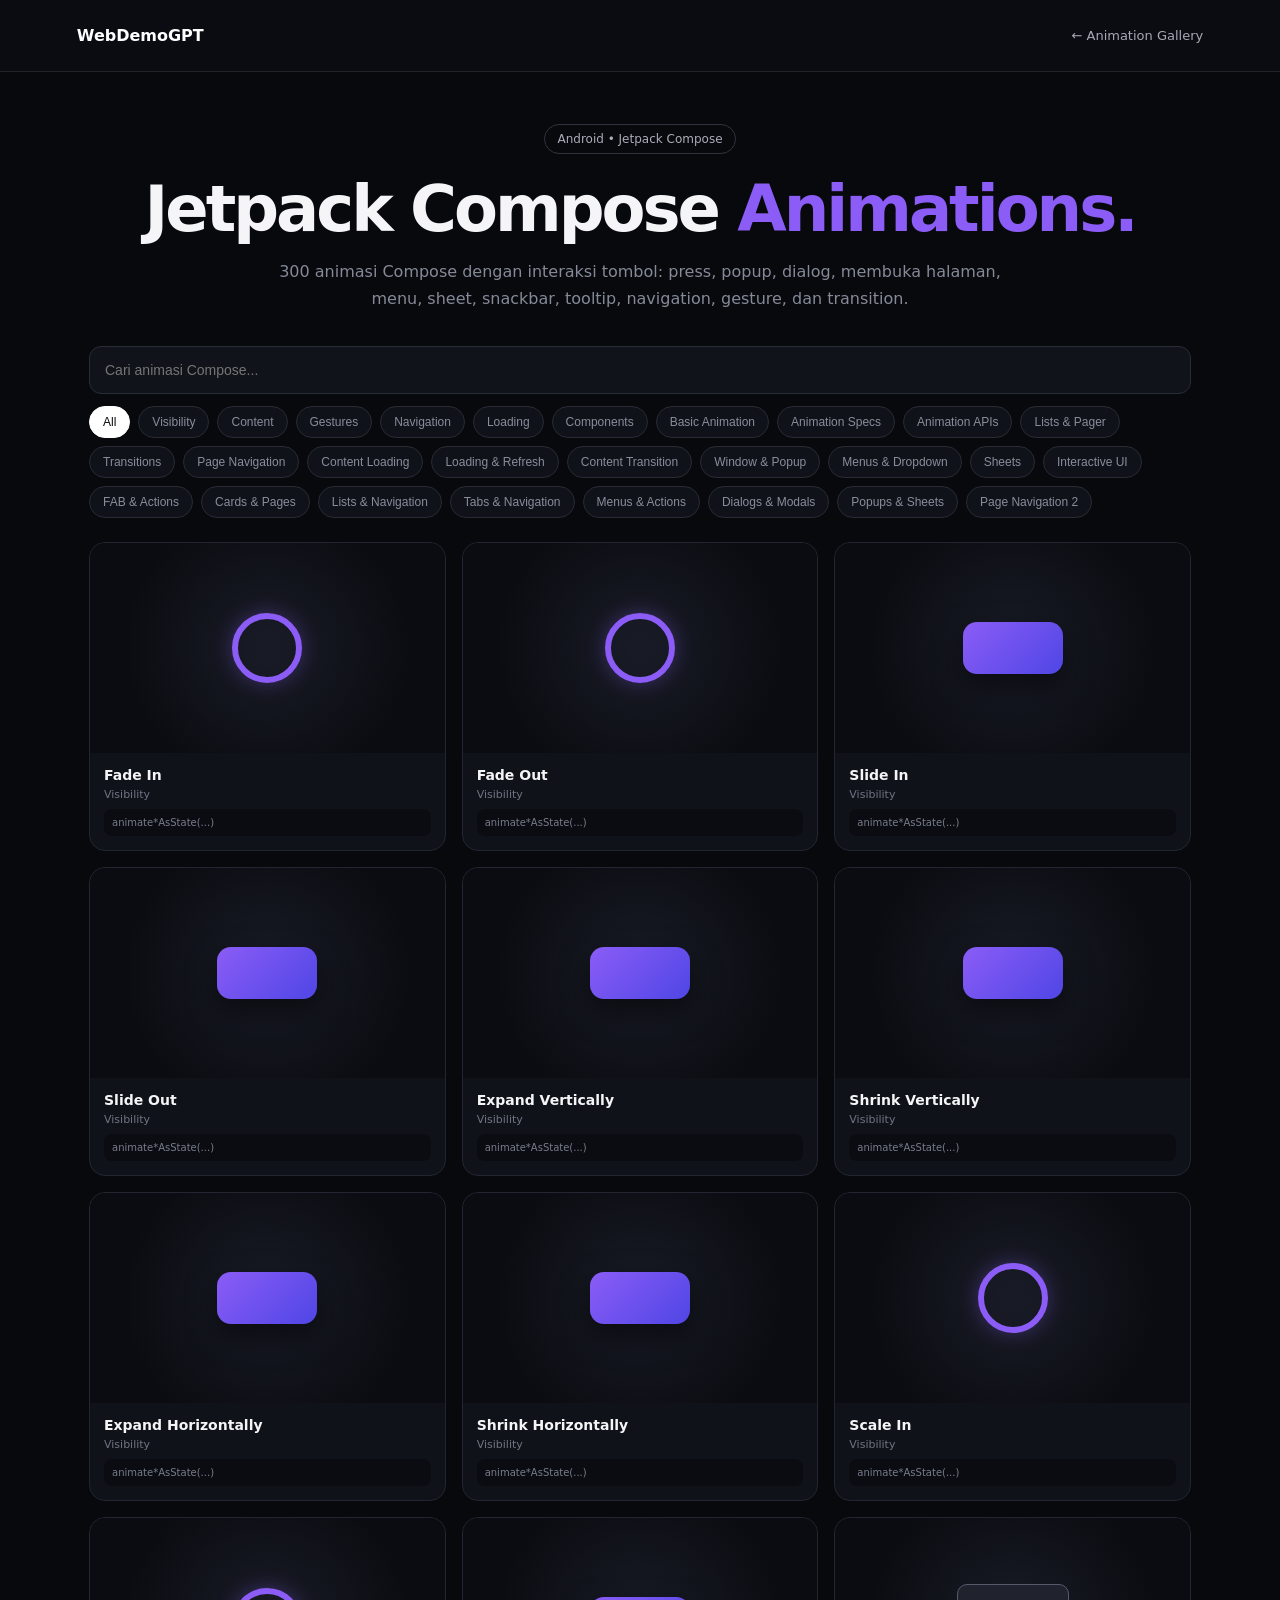
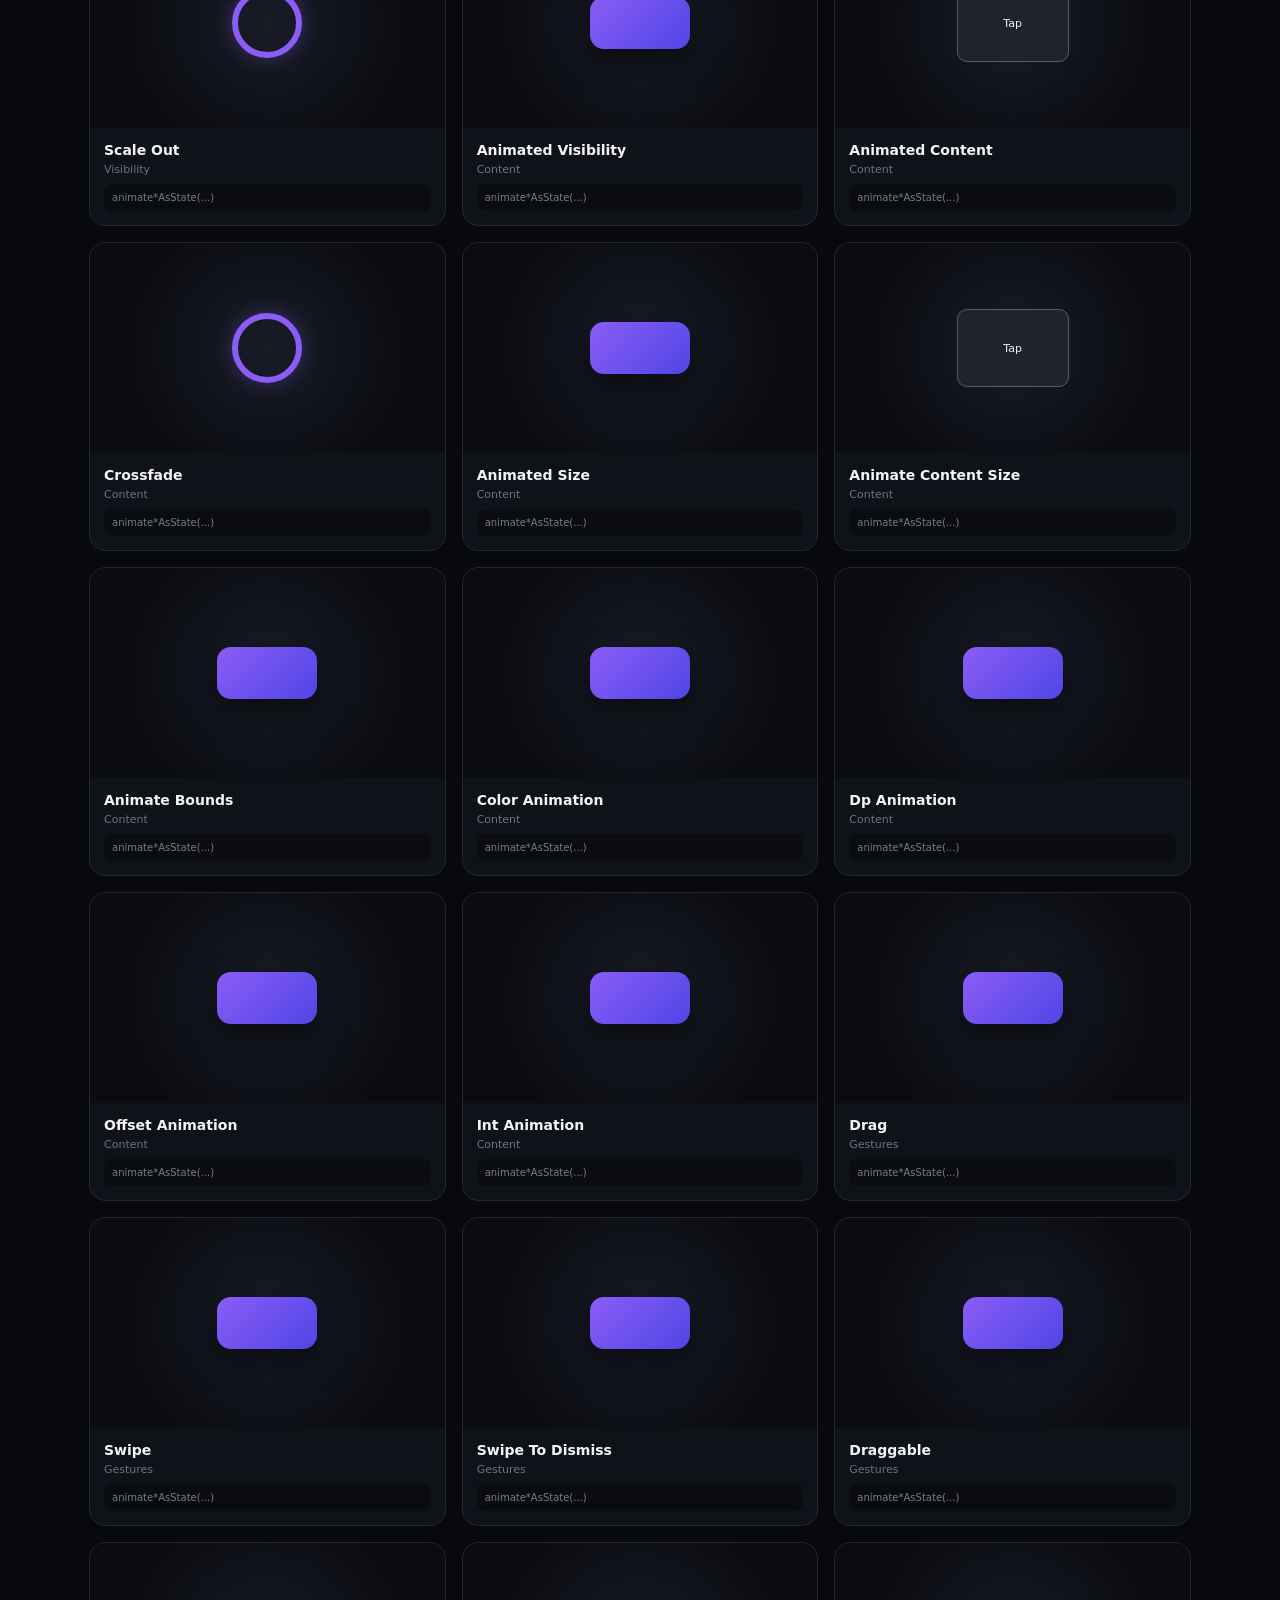
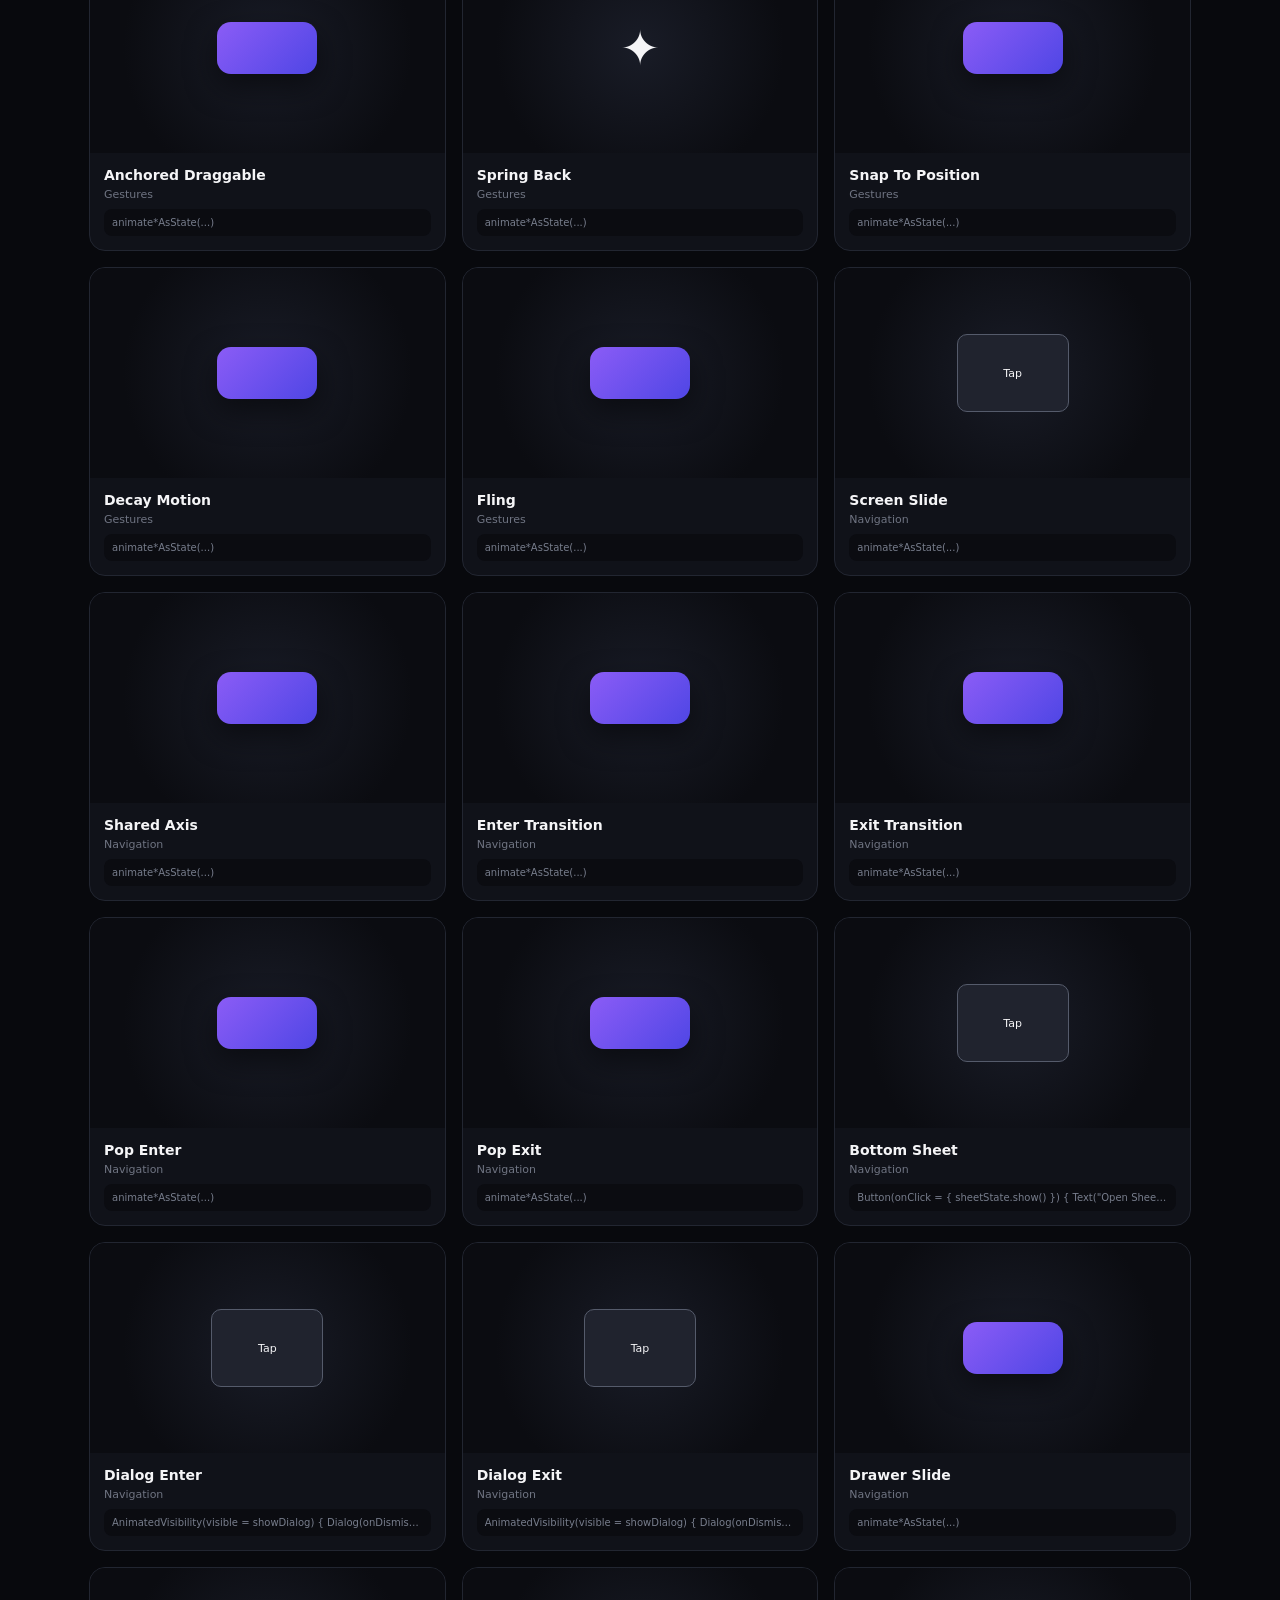
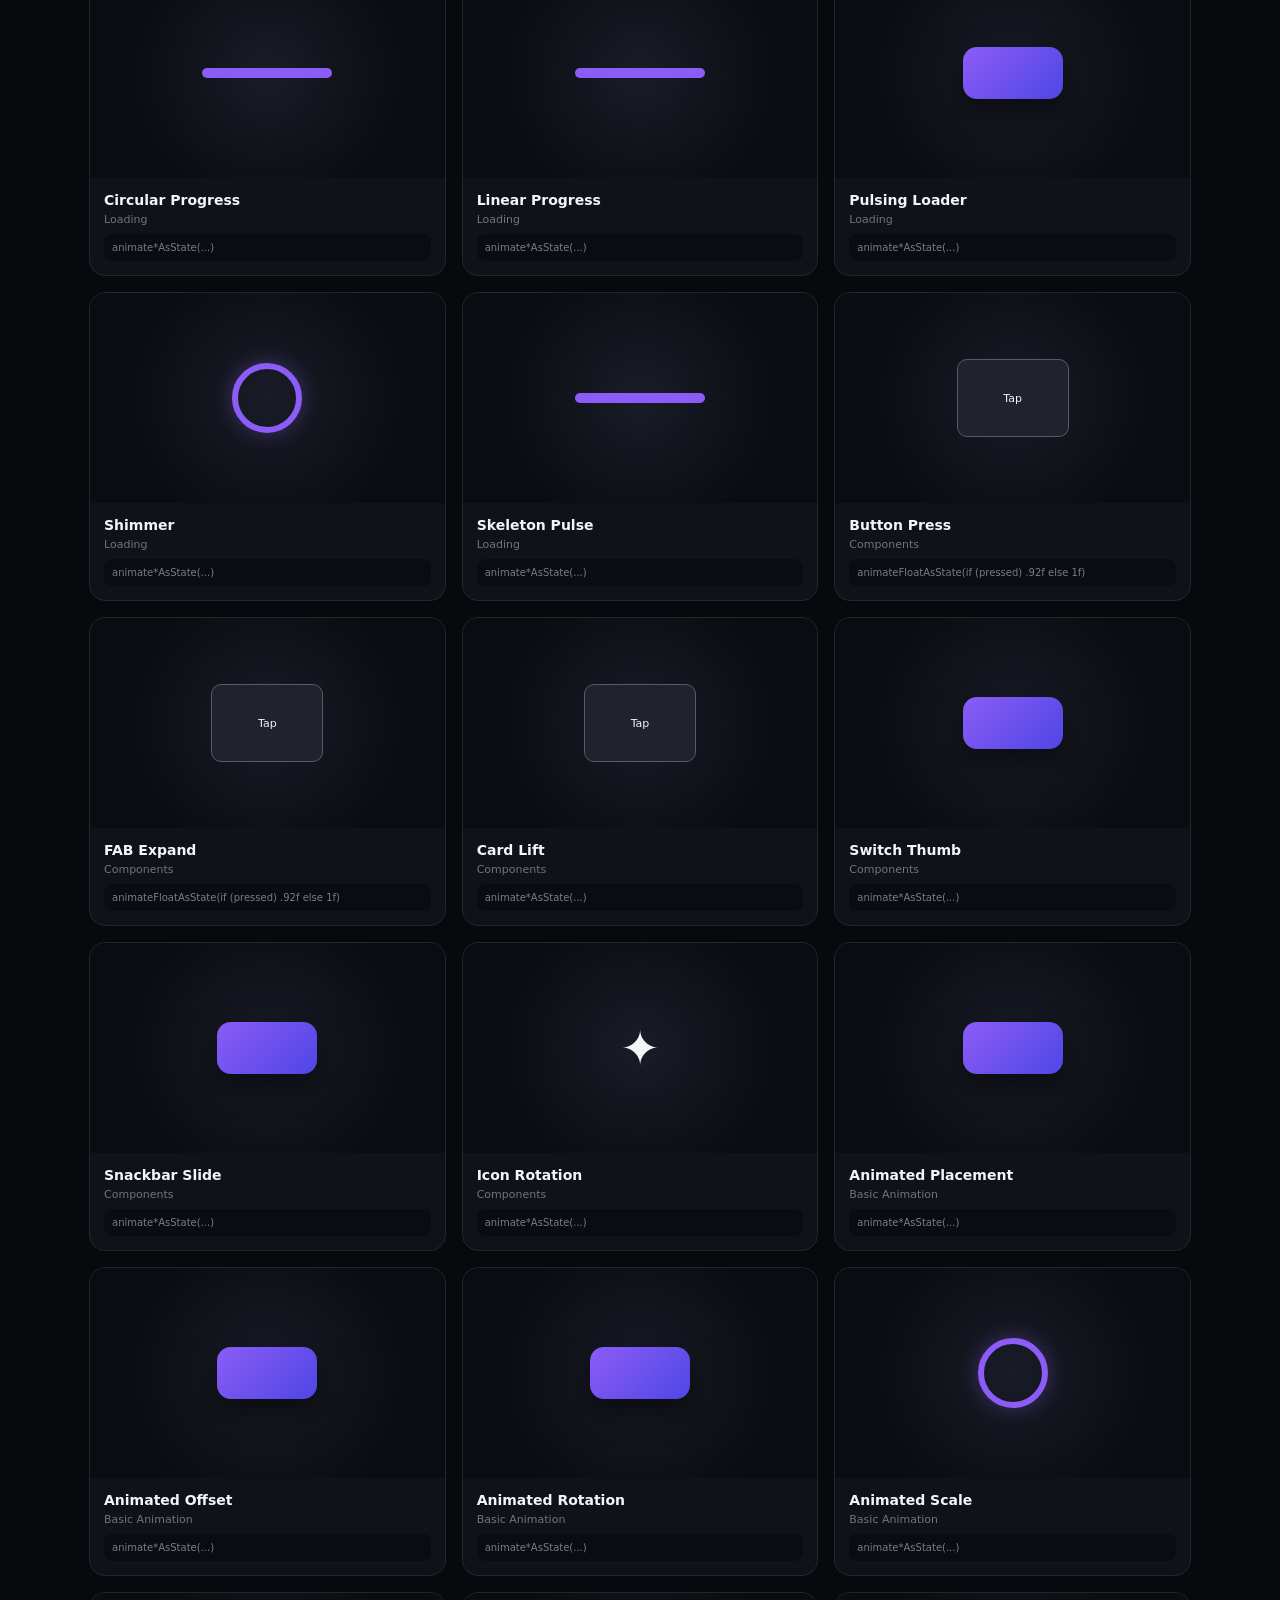
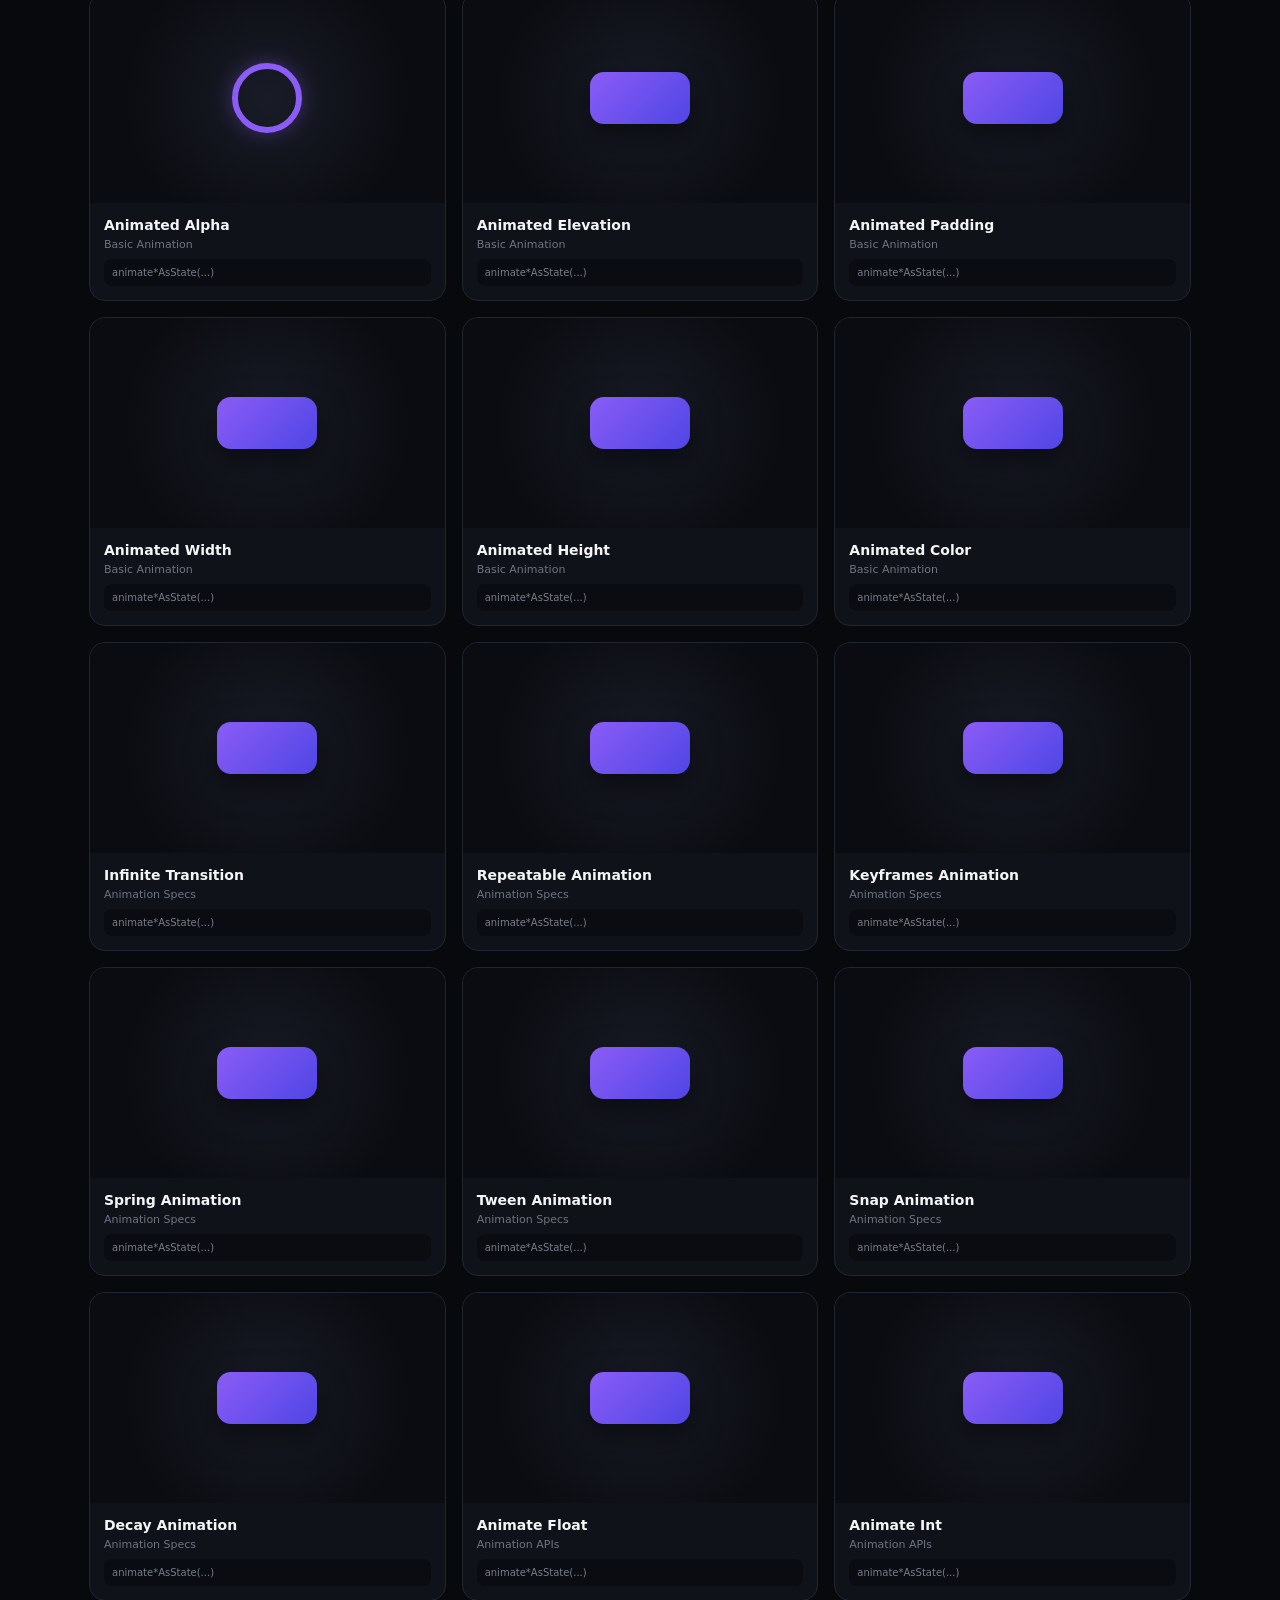
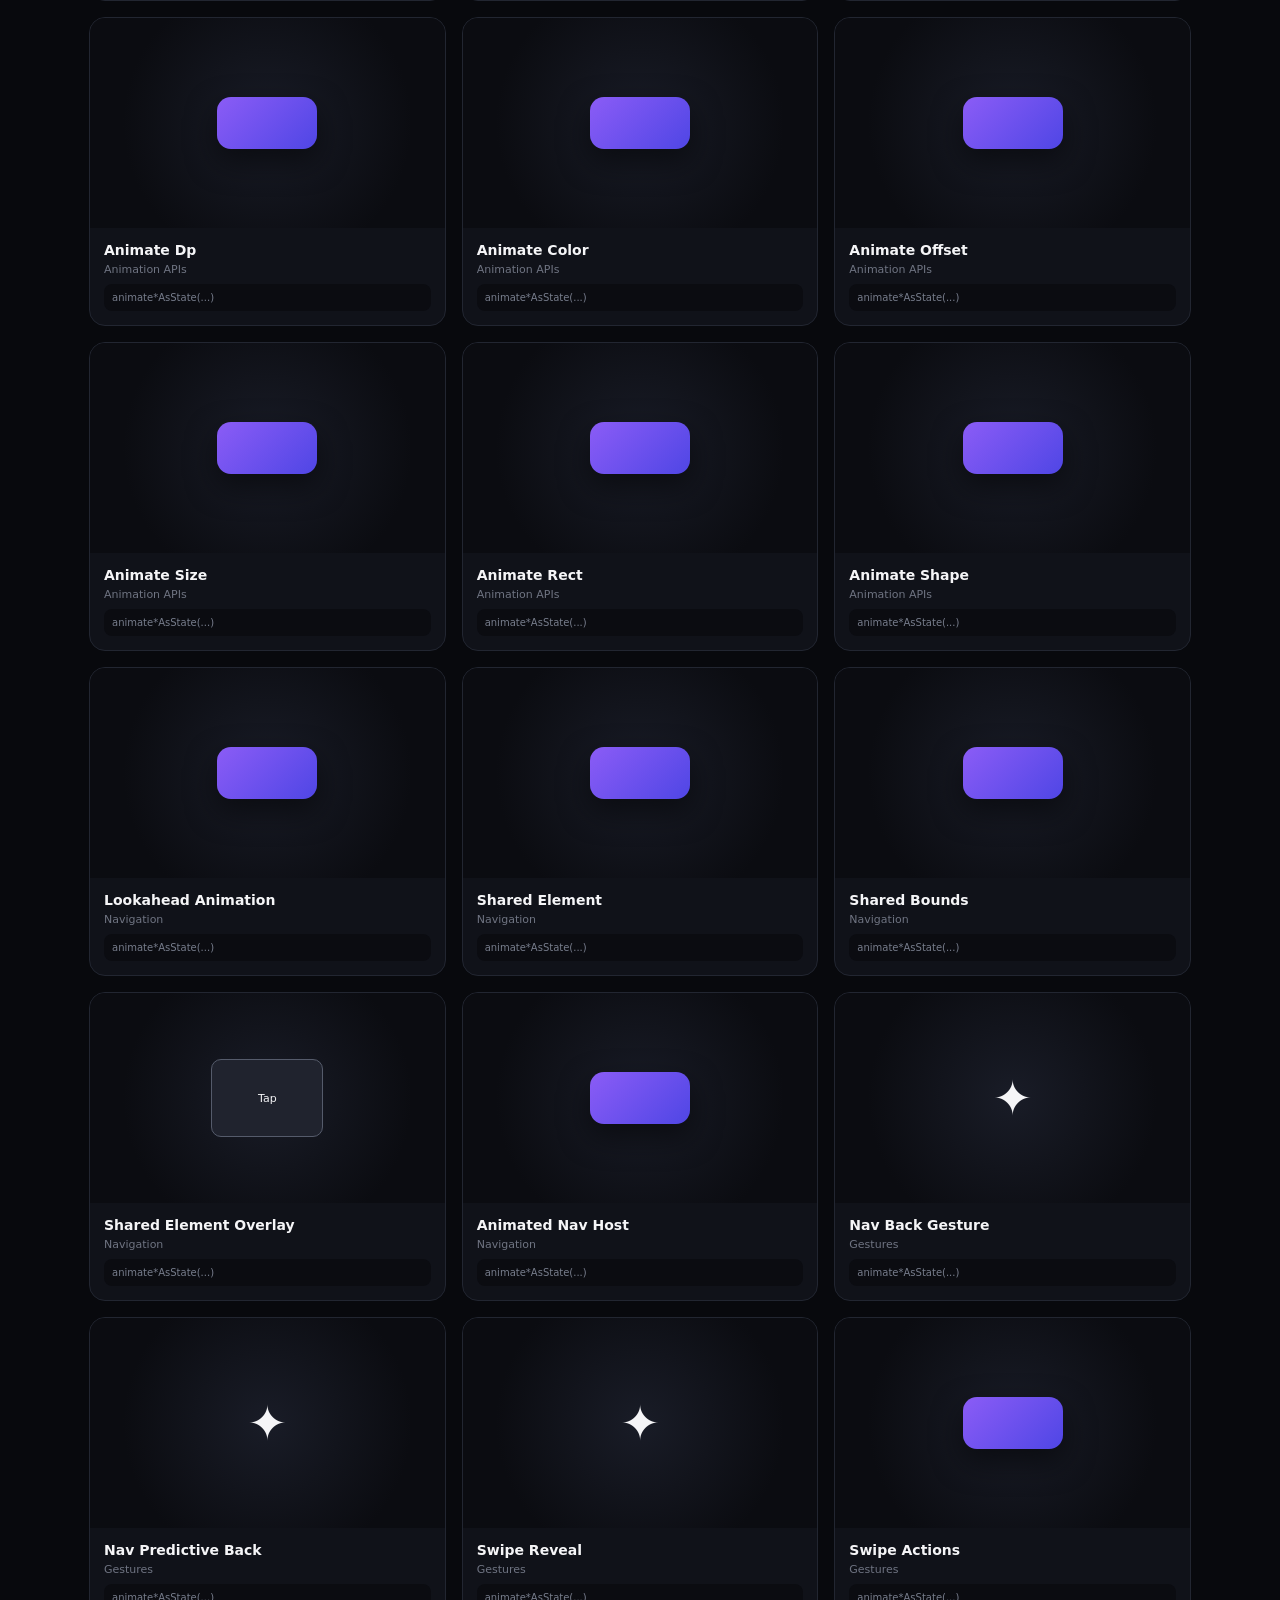
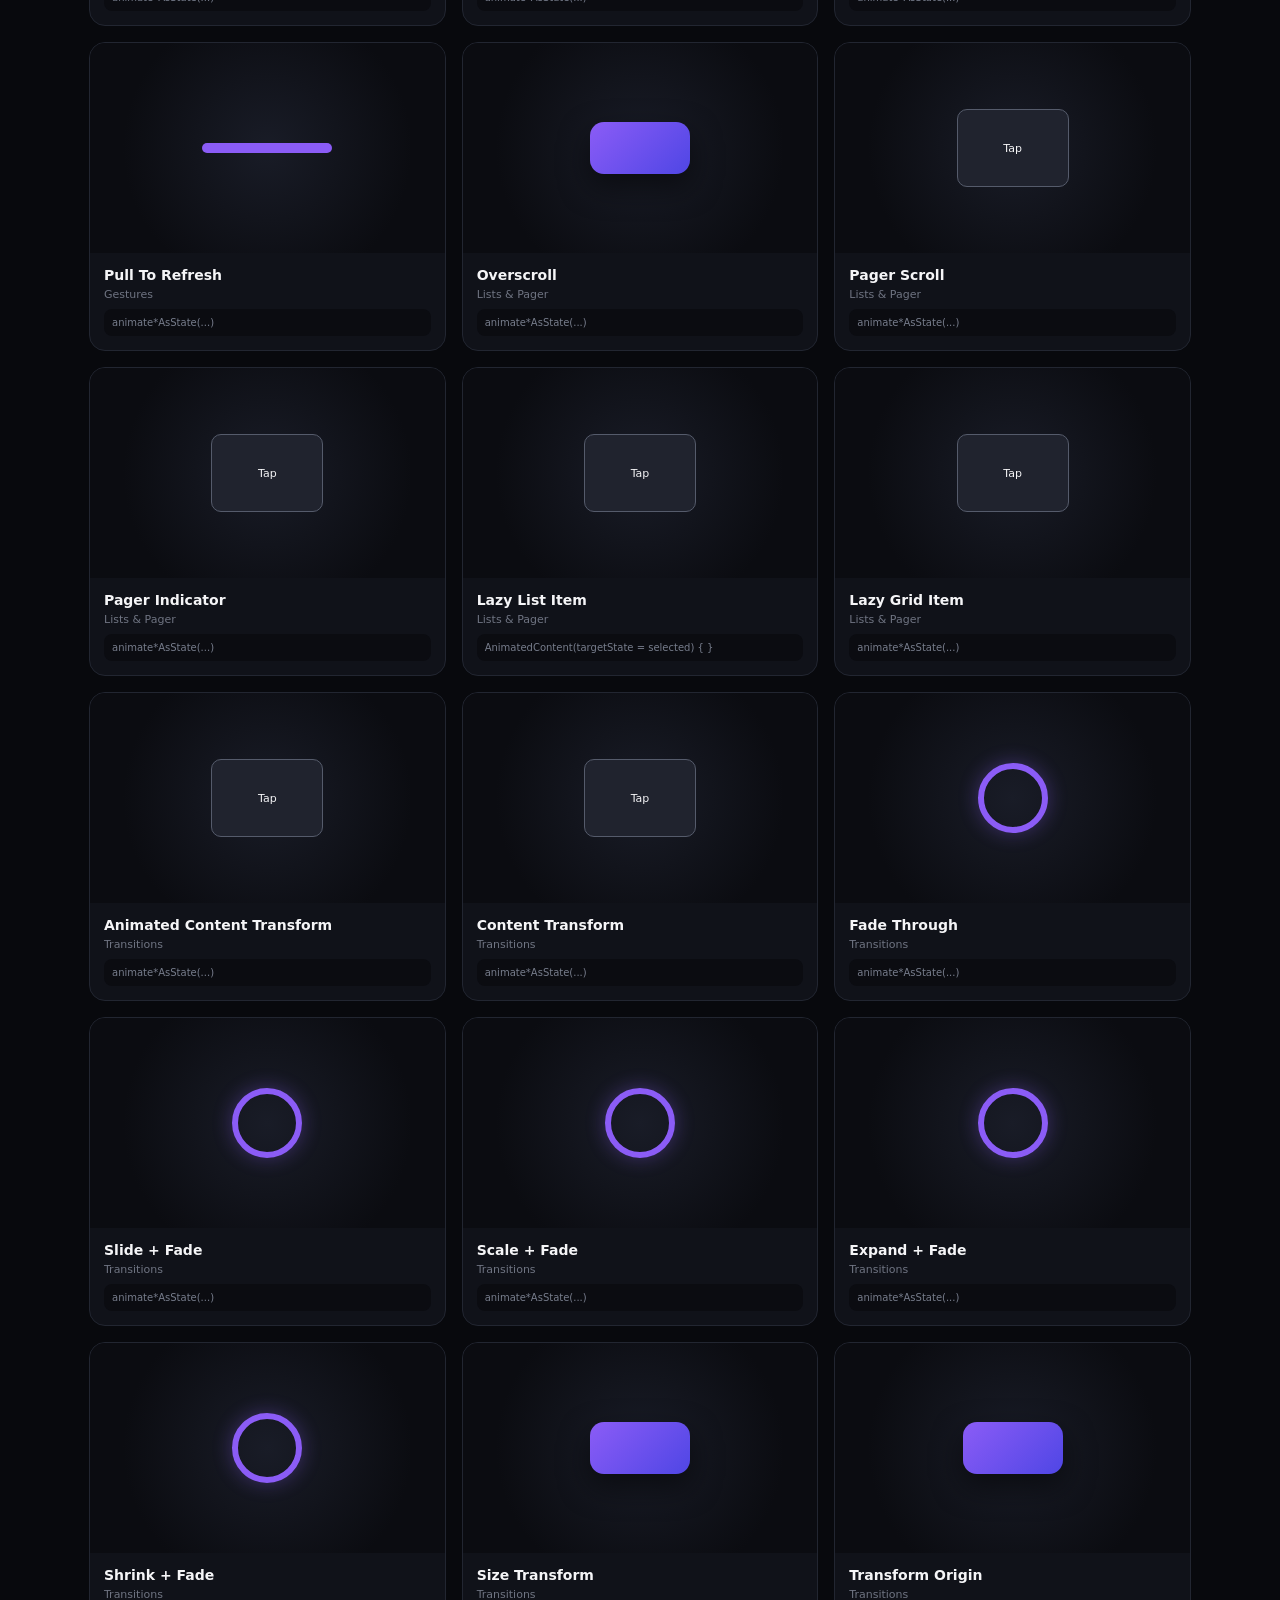
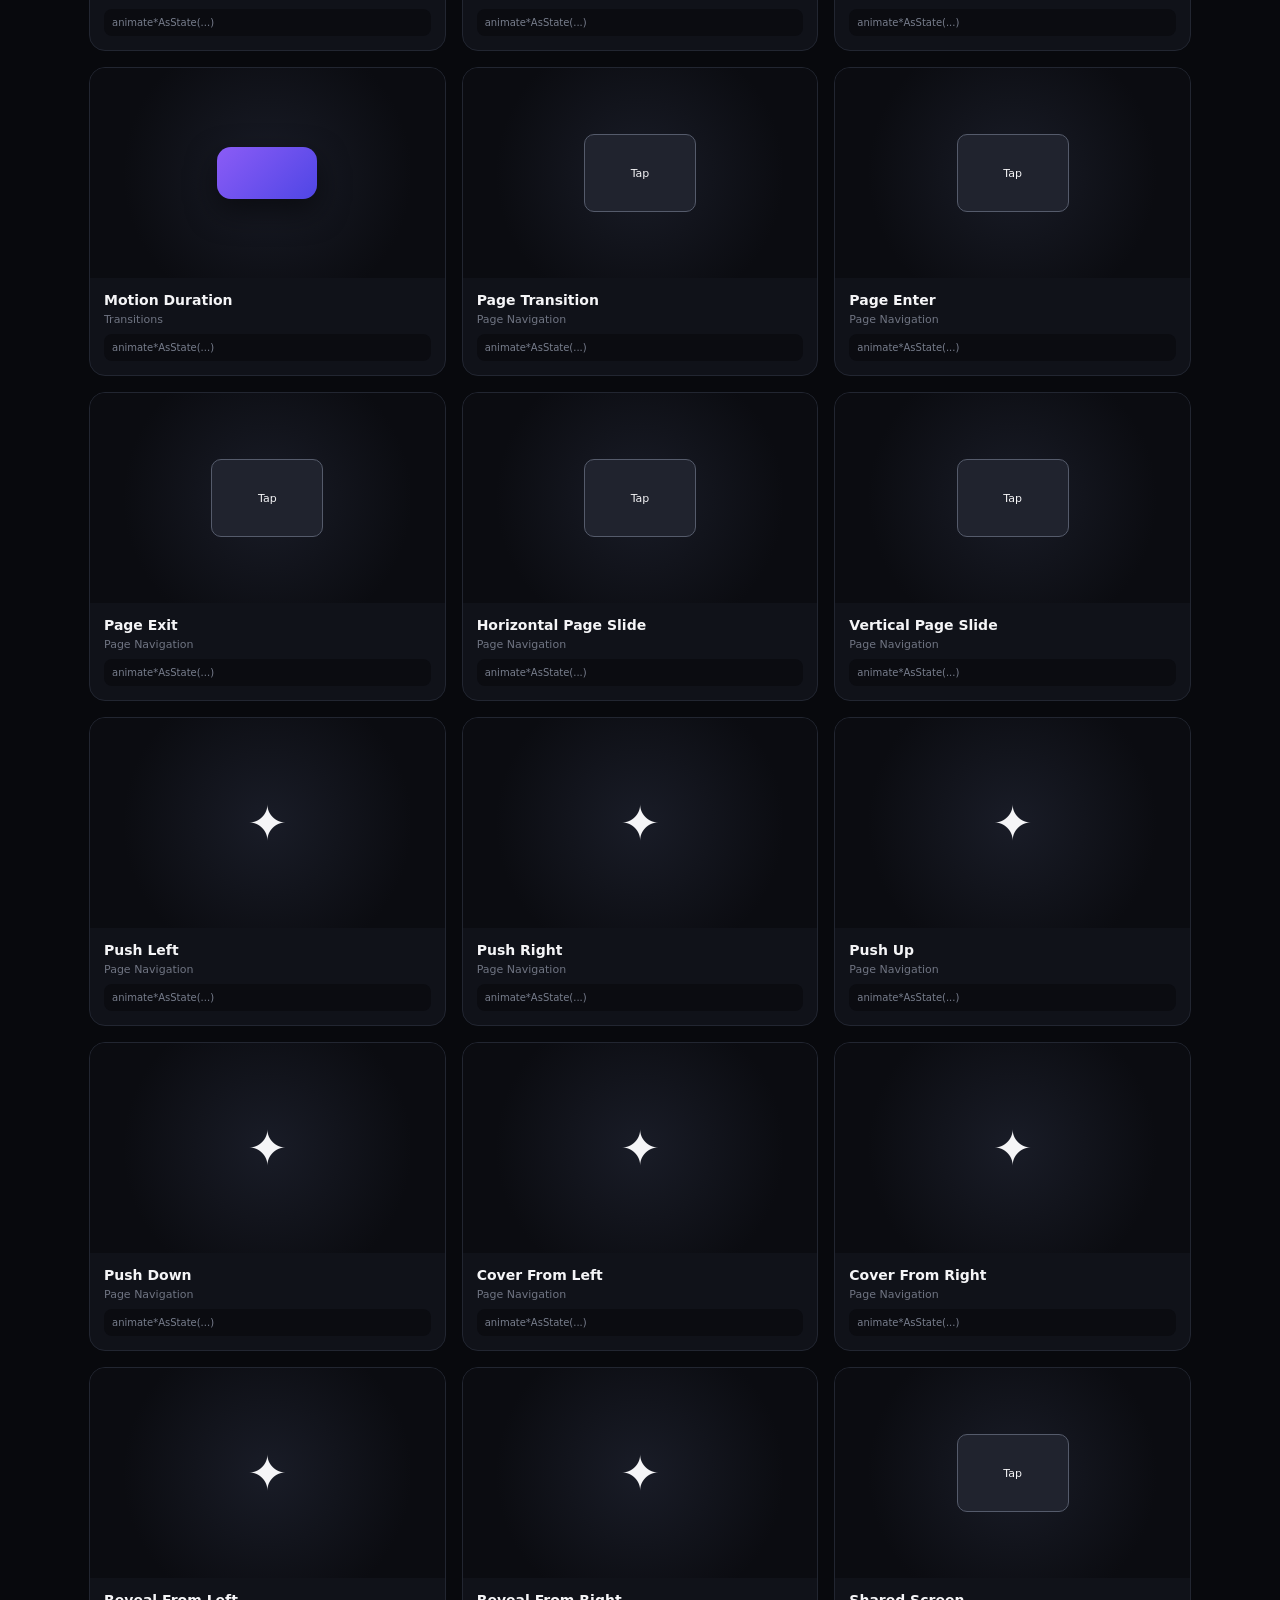
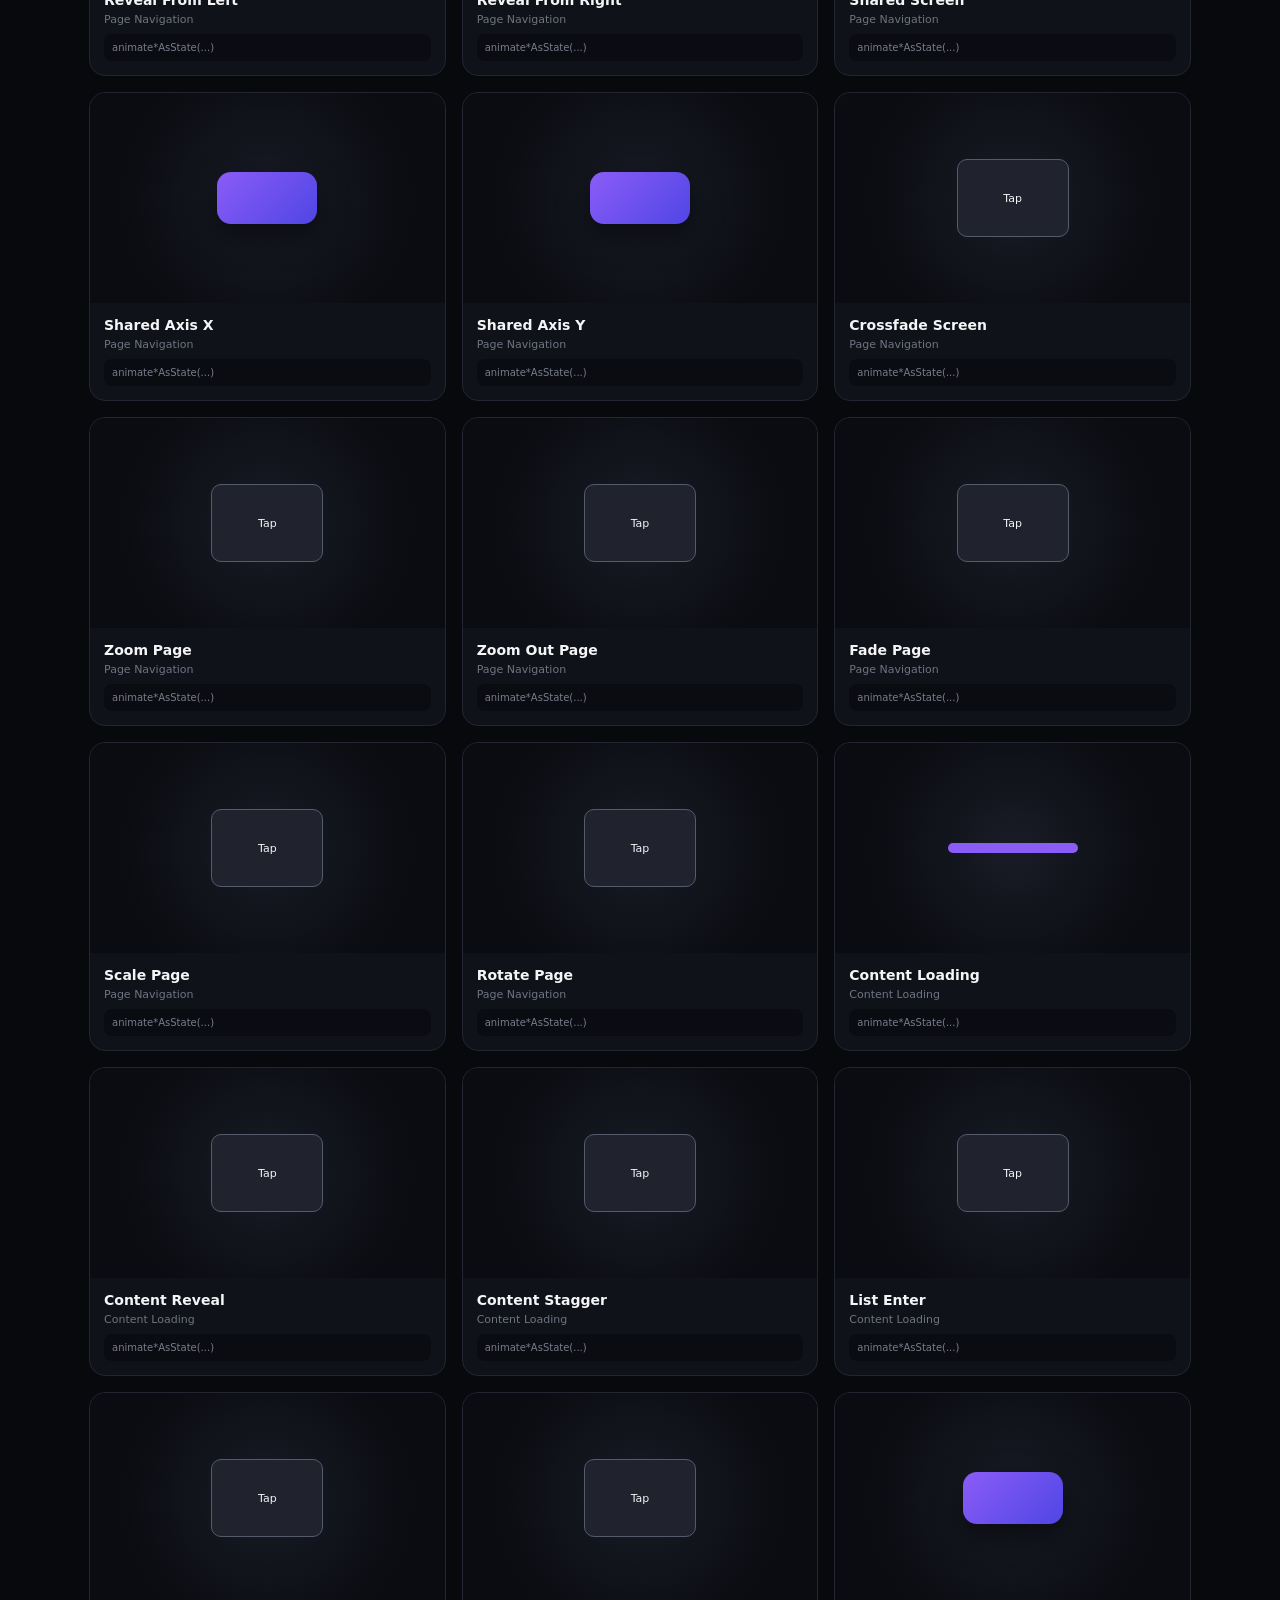
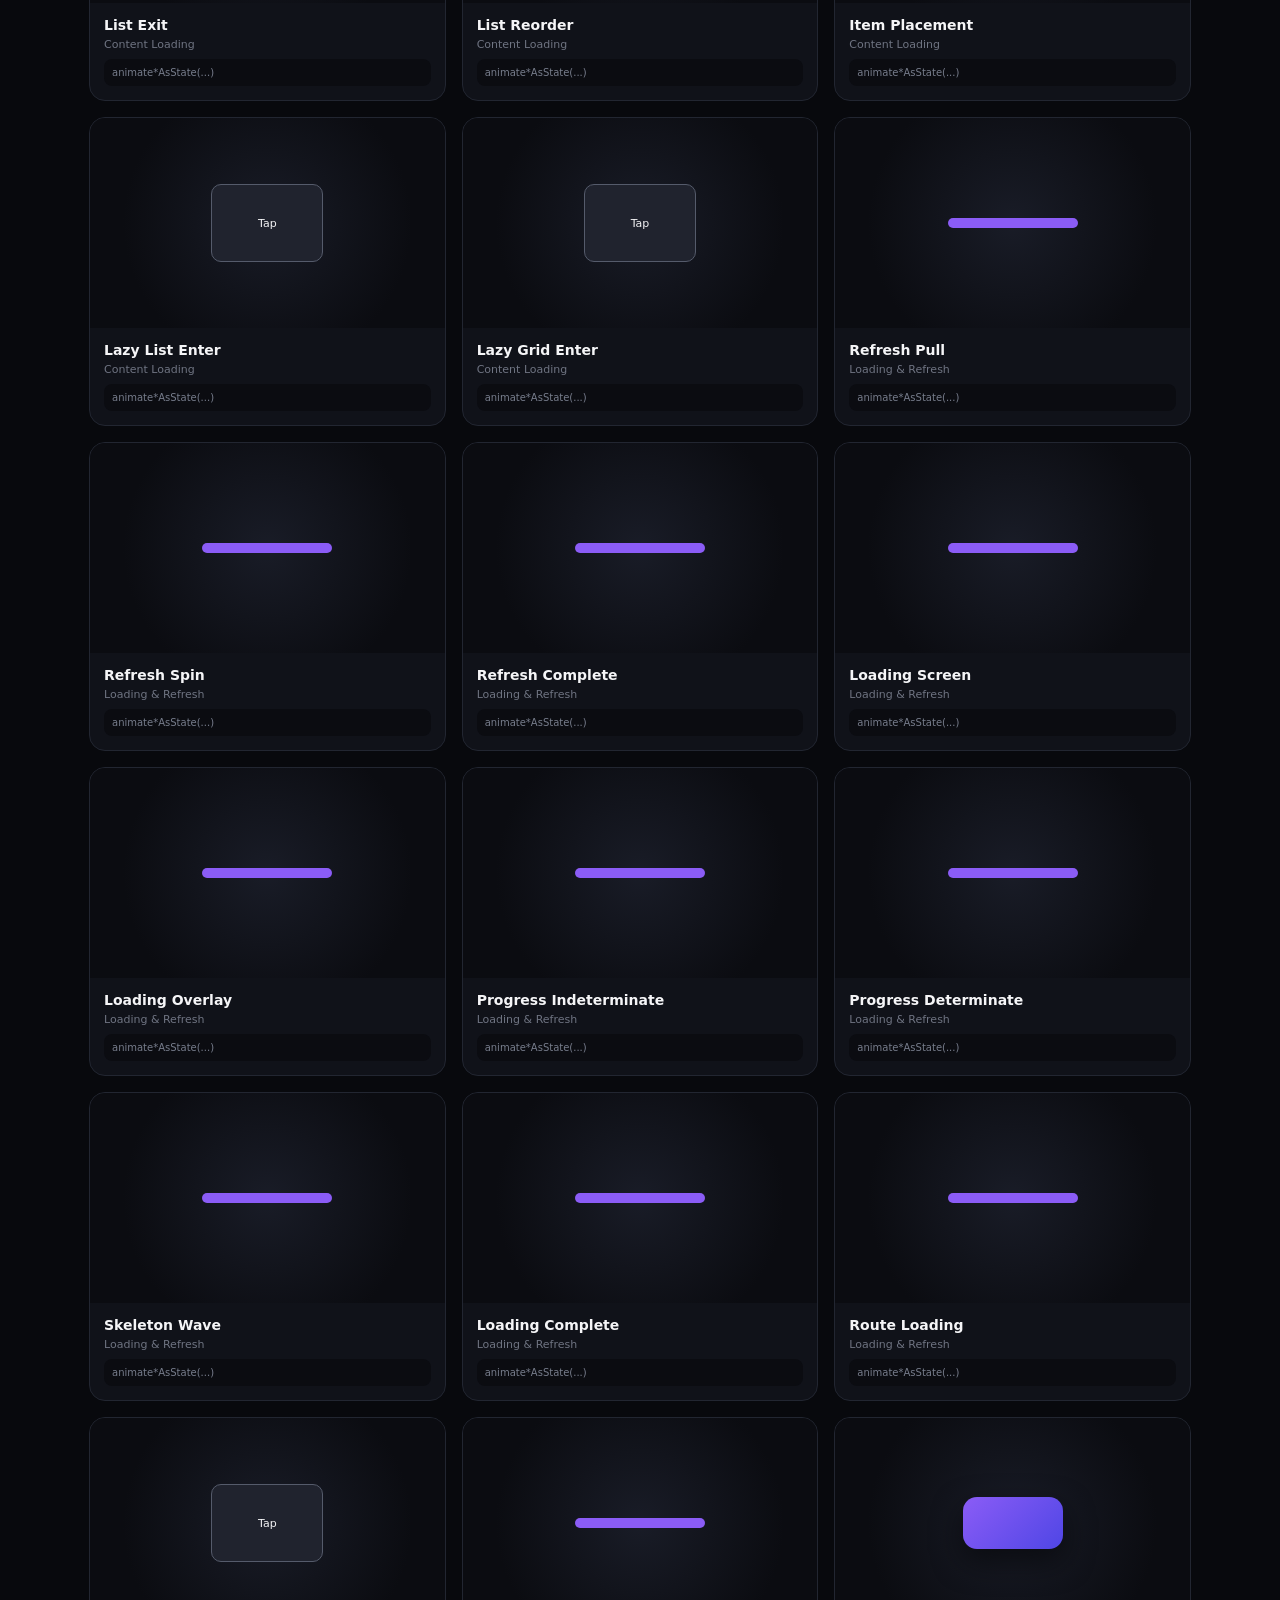
==== commit 941319ad: "Add 100 interactive Jetpack Compose button and UI animations" ====
--- a/jetpack-compose.html
+++ b/jetpack-compose.html
@@ -1,7 +1,10 @@
-<!doctype html><html lang="id"><head><meta charset="utf-8"><meta name="viewport" content="width=device-width,initial-scale=1"><title>WebDemoGPT — Jetpack Compose Animations</title><style>*{box-sizing:border-box}body{margin:0;font-family:Inter,system-ui,sans-serif;background:#08090d;color:#f5f5f7}header{height:72px;padding:0 6%;display:flex;align-items:center;justify-content:space-between;border-bottom:1px solid #20232c;background:#0b0c11;position:sticky;top:0;z-index:10}a{color:#fff;text-decoration:none}.brand{font-weight:800}.back{color:#a5a9b5;font-size:13px}main{max-width:1150px;margin:auto;padding:52px 24px 80px}.hero{text-align:center;margin-bottom:34px}.badge{display:inline-block;padding:7px 12px;border:1px solid #30333d;border-radius:99px;color:#aaaeba;font-size:12px}.hero h1{font-size:clamp(38px,6vw,64px);margin:18px 0 12px;letter-spacing:-3px}.hero h1 span{color:#8b5cf6}.hero p{color:#858a99;max-width:700px;margin:auto;line-height:1.7}.toolbar{margin-bottom:24px}.search{width:100%;height:48px;background:#11131a;color:#fff;border:1px solid #292d38;border-radius:12px;padding:0 15px;outline:0;font-size:14px;margin-bottom:12px}.categories{display:flex;gap:8px;flex-wrap:wrap}.cat{border:1px solid #282b35;background:#101219;color:#898d9b;border-radius:999px;padding:8px 13px;cursor:pointer;font-size:12px}.cat.active,.cat:hover{background:#fff;color:#08090d;border-color:#fff}.grid{display:grid;grid-template-columns:repeat(3,1fr);gap:16px}.card{background:#101219;border:1px solid #222631;border-radius:16px;overflow:hidden}.preview{height:210px;display:grid;place-items:center;background:radial-gradient(circle,#191c27,#0b0c11 70%);overflow:hidden}.stage{width:180px;height:130px;display:grid;place-items:center;position:relative;perspective:800px}.shape{width:78px;height:60px;border-radius:14px;background:linear-gradient(135deg,#8b5cf6,#4f46e5);box-shadow:0 12px 30px #0008;display:grid;place-items:center;font-weight:800;transform-origin:center;will-change:transform,opacity,filter,clip-path}.ring{width:70px;height:70px;border:6px solid #8b5cf6;border-radius:50%;background:transparent;box-shadow:0 0 20px #8b5cf655}.dot{width:28px;height:28px;border-radius:50%;background:#c4b5fd;box-shadow:0 0 22px #8b5cf6}.page{width:90px;height:70px;border-radius:8px;background:#20232e;border:1px solid #555b6b}.line{width:130px;height:10px;border-radius:99px}.icon{font-size:48px;background:transparent;box-shadow:none}.card-info{padding:14px}.card-info h2{font-size:14px;margin:0}.card-info small{display:block;color:#6f7482;margin-top:5px;font-size:11px}.code{margin-top:8px;font-size:10px;color:#777d8c;background:#0b0c11;border-radius:8px;padding:8px;white-space:nowrap;overflow:hidden;text-overflow:ellipsis}.empty{text-align:center;color:#777d8c;padding:45px;display:none}@media(max-width:800px){.grid{grid-template-columns:repeat(2,1fr)}}@media(max-width:520px){.grid{grid-template-columns:1fr}}</style></head><body><header><a class="brand" href="index.html">WebDemoGPT</a><a class="back" href="index.html">← Animation Gallery</a></header><main><section class="hero"><span class="badge">Android • Jetpack Compose</span><h1>Jetpack Compose <span>Animations.</span></h1><p>200 animasi Compose untuk visibility, perpindahan halaman, navigation, content transition, loading, gesture, popup, dialog, window, sheet, menu, dan perubahan layout.</p></section><section class="toolbar"><input class="search" id="search" placeholder="Cari animasi Compose..."><div class="categories" id="categories"></div></section><section class="grid" id="grid"></section><div class="empty" id="empty">Animasi tidak ditemukan.</div></main><script>
+<!doctype html><html lang="id"><head><meta charset="utf-8"><meta name="viewport" content="width=device-width,initial-scale=1"><title>WebDemoGPT — Jetpack Compose Animations</title><style>*{box-sizing:border-box}body{margin:0;font-family:Inter,system-ui,sans-serif;background:#08090d;color:#f5f5f7}header{height:72px;padding:0 6%;display:flex;align-items:center;justify-content:space-between;border-bottom:1px solid #20232c;background:#0b0c11;position:sticky;top:0;z-index:10}a{color:#fff;text-decoration:none}.brand{font-weight:800}.back{color:#a5a9b5;font-size:13px}main{max-width:1150px;margin:auto;padding:52px 24px 80px}.hero{text-align:center;margin-bottom:34px}.badge{display:inline-block;padding:7px 12px;border:1px solid #30333d;border-radius:99px;color:#aaaeba;font-size:12px}.hero h1{font-size:clamp(38px,6vw,64px);margin:18px 0 12px;letter-spacing:-3px}.hero h1 span{color:#8b5cf6}.hero p{color:#858a99;max-width:760px;margin:auto;line-height:1.7}.toolbar{margin-bottom:24px}.search{width:100%;height:48px;background:#11131a;color:#fff;border:1px solid #292d38;border-radius:12px;padding:0 15px;outline:0;font-size:14px;margin-bottom:12px}.categories{display:flex;gap:8px;flex-wrap:wrap}.cat{border:1px solid #282b35;background:#101219;color:#898d9b;border-radius:999px;padding:8px 13px;cursor:pointer;font-size:12px}.cat.active,.cat:hover{background:#fff;color:#08090d;border-color:#fff}.grid{display:grid;grid-template-columns:repeat(3,1fr);gap:16px}.card{background:#101219;border:1px solid #222631;border-radius:16px;overflow:hidden}.preview{height:210px;display:grid;place-items:center;background:radial-gradient(circle,#191c27,#0b0c11 70%);overflow:hidden}.stage{width:180px;height:130px;display:grid;place-items:center;position:relative;perspective:800px}.shape{width:100px;height:52px;border-radius:14px;background:linear-gradient(135deg,#8b5cf6,#4f46e5);box-shadow:0 12px 30px #0008;display:grid;place-items:center;font-weight:800;transform-origin:center;will-change:transform,opacity,filter,clip-path}.ring{width:70px;height:70px;border:6px solid #8b5cf6;border-radius:50%;background:transparent;box-shadow:0 0 20px #8b5cf655}.dot{width:28px;height:28px;border-radius:50%;background:#c4b5fd;box-shadow:0 0 22px #8b5cf6}.page{width:112px;height:78px;border-radius:10px;background:#20232e;border:1px solid #555b6b;display:grid;place-items:center;font-size:11px}.line{width:130px;height:10px;border-radius:99px;background:#8b5cf6}.icon{font-size:48px;background:transparent;box-shadow:none}.card-info{padding:14px}.card-info h2{font-size:14px;margin:0}.card-info small{display:block;color:#6f7482;margin-top:5px;font-size:11px}.code{margin-top:8px;font-size:10px;color:#777d8c;background:#0b0c11;border-radius:8px;padding:8px;white-space:nowrap;overflow:hidden;text-overflow:ellipsis}.empty{text-align:center;color:#777d8c;padding:45px;display:none}@media(max-width:800px){.grid{grid-template-columns:repeat(2,1fr)}}@media(max-width:520px){.grid{grid-template-columns:1fr}}</style></head><body><header><a class="brand" href="index.html">WebDemoGPT</a><a class="back" href="index.html">← Animation Gallery</a></header><main><section class="hero"><span class="badge">Android • Jetpack Compose</span><h1>Jetpack Compose <span>Animations.</span></h1><p>300 animasi Compose dengan interaksi tombol: press, popup, dialog, membuka halaman, menu, sheet, snackbar, tooltip, navigation, gesture, dan transition.</p></section><section class="toolbar"><input class="search" id="search" placeholder="Cari animasi Compose..."><div class="categories" id="categories"></div></section><section class="grid" id="grid"></section><div class="empty" id="empty">Animasi tidak ditemukan.</div></main><script>
 const base=[['Fade In','Visibility'],['Fade Out','Visibility'],['Slide In','Visibility'],['Slide Out','Visibility'],['Expand Vertically','Visibility'],['Shrink Vertically','Visibility'],['Expand Horizontally','Visibility'],['Shrink Horizontally','Visibility'],['Scale In','Visibility'],['Scale Out','Visibility'],['Animated Visibility','Content'],['Animated Content','Content'],['Crossfade','Content'],['Animated Size','Content'],['Animate Content Size','Content'],['Animate Bounds','Content'],['Color Animation','Content'],['Dp Animation','Content'],['Offset Animation','Content'],['Int Animation','Content'],['Drag','Gestures'],['Swipe','Gestures'],['Swipe To Dismiss','Gestures'],['Draggable','Gestures'],['Anchored Draggable','Gestures'],['Spring Back','Gestures'],['Snap To Position','Gestures'],['Decay Motion','Gestures'],['Fling','Gestures'],['Screen Slide','Navigation'],['Shared Axis','Navigation'],['Enter Transition','Navigation'],['Exit Transition','Navigation'],['Pop Enter','Navigation'],['Pop Exit','Navigation'],['Bottom Sheet','Navigation'],['Dialog Enter','Navigation'],['Dialog Exit','Navigation'],['Drawer Slide','Navigation'],['Circular Progress','Loading'],['Linear Progress','Loading'],['Pulsing Loader','Loading'],['Shimmer','Loading'],['Skeleton Pulse','Loading'],['Button Press','Components'],['FAB Expand','Components'],['Card Lift','Components'],['Switch Thumb','Components'],['Snackbar Slide','Components'],['Icon Rotation','Components'],['Animated Placement','Basic Animation'],['Animated Offset','Basic Animation'],['Animated Rotation','Basic Animation'],['Animated Scale','Basic Animation'],['Animated Alpha','Basic Animation'],['Animated Elevation','Basic Animation'],['Animated Padding','Basic Animation'],['Animated Width','Basic Animation'],['Animated Height','Basic Animation'],['Animated Color','Basic Animation'],['Infinite Transition','Animation Specs'],['Repeatable Animation','Animation Specs'],['Keyframes Animation','Animation Specs'],['Spring Animation','Animation Specs'],['Tween Animation','Animation Specs'],['Snap Animation','Animation Specs'],['Decay Animation','Animation Specs'],['Animate Float','Animation APIs'],['Animate Int','Animation APIs'],['Animate Dp','Animation APIs'],['Animate Color','Animation APIs'],['Animate Offset','Animation APIs'],['Animate Size','Animation APIs'],['Animate Rect','Animation APIs'],['Animate Shape','Animation APIs'],['Lookahead Animation','Navigation'],['Shared Element','Navigation'],['Shared Bounds','Navigation'],['Shared Element Overlay','Navigation'],['Animated Nav Host','Navigation'],['Nav Back Gesture','Gestures'],['Nav Predictive Back','Gestures'],['Swipe Reveal','Gestures'],['Swipe Actions','Gestures'],['Pull To Refresh','Gestures'],['Overscroll','Lists & Pager'],['Pager Scroll','Lists & Pager'],['Pager Indicator','Lists & Pager'],['Lazy List Item','Lists & Pager'],['Lazy Grid Item','Lists & Pager'],['Animated Content Transform','Transitions'],['Content Transform','Transitions'],['Fade Through','Transitions'],['Slide + Fade','Transitions'],['Scale + Fade','Transitions'],['Expand + Fade','Transitions'],['Shrink + Fade','Transitions'],['Size Transform','Transitions'],['Transform Origin','Transitions'],['Motion Duration','Transitions']];
-const extra=[['Page Transition','Page Navigation'],['Page Enter','Page Navigation'],['Page Exit','Page Navigation'],['Horizontal Page Slide','Page Navigation'],['Vertical Page Slide','Page Navigation'],['Push Left','Page Navigation'],['Push Right','Page Navigation'],['Push Up','Page Navigation'],['Push Down','Page Navigation'],['Cover From Left','Page Navigation'],['Cover From Right','Page Navigation'],['Reveal From Left','Page Navigation'],['Reveal From Right','Page Navigation'],['Shared Screen','Page Navigation'],['Shared Axis X','Page Navigation'],['Shared Axis Y','Page Navigation'],['Crossfade Screen','Page Navigation'],['Zoom Page','Page Navigation'],['Zoom Out Page','Page Navigation'],['Fade Page','Page Navigation'],['Scale Page','Page Navigation'],['Rotate Page','Page Navigation'],['Content Loading','Content Loading'],['Content Reveal','Content Loading'],['Content Stagger','Content Loading'],['List Enter','Content Loading'],['List Exit','Content Loading'],['List Reorder','Content Loading'],['Item Placement','Content Loading'],['Lazy List Enter','Content Loading'],['Lazy Grid Enter','Content Loading'],['Refresh Pull','Loading & Refresh'],['Refresh Spin','Loading & Refresh'],['Refresh Complete','Loading & Refresh'],['Loading Screen','Loading & Refresh'],['Loading Overlay','Loading & Refresh'],['Progress Indeterminate','Loading & Refresh'],['Progress Determinate','Loading & Refresh'],['Skeleton Wave','Loading & Refresh'],['Loading Complete','Loading & Refresh'],['Route Loading','Loading & Refresh'],['Route Ready','Loading & Refresh'],['Transition Loading','Loading & Refresh'],['Data Arrival','Loading & Refresh'],['Content Placeholder','Loading & Refresh'],['Content Swap','Content Transition'],['Content Replace','Content Transition'],['Content Morph','Content Transition'],['Content Slide','Content Transition'],['Content Scale','Content Transition'],['Window Open','Window & Popup'],['Window Close','Window & Popup'],['Window Slide Open','Window & Popup'],['Window Slide Close','Window & Popup'],['Window Expand','Window & Popup'],['Window Shrink','Window & Popup'],['Window Zoom In','Window & Popup'],['Window Zoom Out','Window & Popup'],['Window Drop In','Window & Popup'],['Window Drop Out','Window & Popup'],['Popup Open','Window & Popup'],['Popup Close','Window & Popup'],['Popup Scale In','Window & Popup'],['Popup Scale Out','Window & Popup'],['Popup Slide Up','Window & Popup'],['Popup Slide Down','Window & Popup'],['Popup Slide Left','Window & Popup'],['Popup Slide Right','Window & Popup'],['Popup Fade','Window & Popup'],['Popup Bounce','Window & Popup'],['Modal Open','Window & Popup'],['Modal Close','Window & Popup'],['Dialog Pop In','Window & Popup'],['Dialog Pop Out','Window & Popup'],['Dialog Zoom In','Window & Popup'],['Dialog Zoom Out','Window & Popup'],['Dropdown Open','Menus & Dropdown'],['Dropdown Close','Menus & Dropdown'],['Dropdown Expand','Menus & Dropdown'],['Dropdown Collapse','Menus & Dropdown'],['Menu Open','Menus & Dropdown'],['Menu Close','Menus & Dropdown'],['Menu Slide In','Menus & Dropdown'],['Menu Slide Out','Menus & Dropdown'],['Context Menu Open','Menus & Dropdown'],['Context Menu Close','Menus & Dropdown'],['Tooltip Open','Menus & Dropdown'],['Tooltip Close','Menus & Dropdown'],['Tooltip Fade','Menus & Dropdown'],['Tooltip Pop','Menus & Dropdown'],['Snackbar Pop In','Components'],['Snackbar Pop Out','Components'],['Toast Enter','Components'],['Toast Exit','Components'],['Bottom Sheet Expand','Sheets'],['Bottom Sheet Collapse','Sheets'],['Bottom Sheet Peek','Sheets'],['Bottom Sheet Dismiss','Sheets'],['Modal Sheet Slide','Sheets'],['Modal Sheet Fade','Sheets'],['Drawer Open','Sheets'],['Drawer Close','Sheets'],['Window Shake','Window & Popup'],['Popup Shake','Window & Popup']];
-const all=[...base,...extra];const search=document.getElementById('search'),grid=document.getElementById('grid'),cats=document.getElementById('categories'),empty=document.getElementById('empty');const categories=['All',...new Set(all.map(x=>x[1]))];let active='All';categories.forEach(c=>{const b=document.createElement('button');b.className='cat'+(c==='All'?' active':'');b.textContent=c;b.onclick=()=>{active=c;document.querySelectorAll('.cat').forEach(x=>x.classList.remove('active'));b.classList.add('active');render()};cats.appendChild(b)});
-function visual(name,i){if(/Progress|Refresh|Loading|Skeleton|Spinner/.test(name))return'line';if(/Page|Window|Popup|Modal|Dialog|Dropdown|Menu|Tooltip|Screen|Content|Route|List|Grid|Sheet|Overlay|Placeholder/.test(name))return'page';if(/Arrow|Icon|Back|Push|Cover|Reveal|Rotate|Shake/.test(name))return'icon';if(/Ring|Crossfade|Fade|Scale|Alpha|Pulse|Shimmer|Bounce/.test(name))return'ring';return'shape'}
-function keyframes(name,i){if(/Window Open|Popup Open|Modal Open|Dialog Pop In|Dropdown Open|Menu Open|Tooltip Open/.test(name))return'0%{transform:scale(.65);opacity:0;filter:blur(8px)}55%{transform:scale(1.05);opacity:1;filter:blur(0)}100%{transform:scale(1);opacity:1}';if(/Window Close|Popup Close|Modal Close|Dialog Pop Out|Dropdown Close|Menu Close|Tooltip Close/.test(name))return'0%{transform:scale(1);opacity:1}100%{transform:scale(.65);opacity:0;filter:blur(8px)}';if(/Window Slide Open|Popup Slide Left|Menu Slide In/.test(name))return'0%{transform:translateX(-90px);opacity:0}60%{transform:translateX(8px);opacity:1}100%{transform:none;opacity:1}';if(/Window Slide Close|Popup Slide Right|Menu Slide Out/.test(name))return'0%{transform:none;opacity:1}100%{transform:translateX(90px);opacity:0}';if(/Popup Slide Up|Dropdown Expand|Bottom Sheet Expand|Modal Sheet Slide/.test(name))return'0%{transform:translateY(85px) scale(.9);opacity:0}60%{transform:translateY(-5px) scale(1.02);opacity:1}100%{transform:none;opacity:1}';if(/Popup Slide Down|Dropdown Collapse|Bottom Sheet Collapse/.test(name))return'0%{transform:none;opacity:1}100%{transform:translateY(85px) scale(.9);opacity:0}';if(/Window Expand|Window Zoom In|Popup Scale In|Dialog Zoom In/.test(name))return'0%{transform:scale(.2);opacity:0}65%{transform:scale(1.08);opacity:1}100%{transform:scale(1);opacity:1}';if(/Window Shrink|Window Zoom Out|Popup Scale Out|Dialog Zoom Out/.test(name))return'0%{transform:scale(1);opacity:1}100%{transform:scale(.2);opacity:0}';if(/Window Drop In|Popup Drop|Tooltip Pop|Snackbar Pop In|Toast Enter/.test(name))return'0%{transform:translateY(-75px) scale(.7);opacity:0}55%{transform:translateY(8px) scale(1.05);opacity:1}100%{transform:none;opacity:1}';if(/Window Drop Out|Snackbar Pop Out|Toast Exit/.test(name))return'0%{transform:none;opacity:1}100%{transform:translateY(75px) scale(.7);opacity:0}';if(/Window Shake|Popup Shake/.test(name))return'0%,100%{transform:translateX(0)}20%{transform:translateX(-12px)}40%{transform:translateX(12px)}60%{transform:translateX(-8px)}80%{transform:translateX(8px)}';if(/Bounce/.test(name))return'0%{transform:scale(.7);opacity:0}45%{transform:scale(1.12);opacity:1}65%{transform:scale(.94)}80%{transform:scale(1.04)}100%{transform:scale(1)}';if(/Horizontal Page Slide|Push Left|Push Right|Slide Left|Content Slide/.test(name))return'0%{transform:translateX(-85px);opacity:0}45%{transform:none;opacity:1}100%{transform:translateX(85px);opacity:0}';if(/Vertical Page Slide|Push Up|Push Down|Page Enter|Page Exit|Slide In|Slide Out/.test(name))return'0%{transform:translateY(75px);opacity:0}45%{transform:none;opacity:1}100%{transform:translateY(-65px);opacity:0}';if(/Cover From Left|Reveal From Left/.test(name))return'0%{clip-path:inset(0 100% 0 0);transform:translateX(-25px)}55%{clip-path:inset(0);transform:none}100%{clip-path:inset(0 0 0 100%);transform:translateX(25px)}';if(/Cover From Right|Reveal From Right/.test(name))return'0%{clip-path:inset(0 0 0 100%);transform:translateX(25px)}55%{clip-path:inset(0);transform:none}100%{clip-path:inset(0 100% 0 0);transform:translateX(-25px)}';if(/Zoom Page|Zoom Out Page|Scale Page/.test(name))return'0%{transform:scale(.45);opacity:0}55%{transform:scale(1);opacity:1}100%{transform:scale(1.18);opacity:0}';if(/Rotate Page/.test(name))return'0%{transform:rotateY(-90deg);opacity:0}55%{transform:rotateY(0);opacity:1}100%{transform:rotateY(90deg);opacity:0}';if(/Crossfade|Fade Page|Fade Through/.test(name))return'0%,35%{opacity:1}50%{opacity:.05}65%,100%{opacity:1}';if(/Shared Screen|Shared Axis X|Shared Axis Y|Shared Element|Shared Bounds/.test(name))return'0%{transform:scale(.55) translateX(-45px);opacity:.1}50%{transform:scale(1);opacity:1}100%{transform:scale(1.15) translateX(45px);opacity:.1}';if(/Loading|Refresh|Progress|Skeleton|Data Arrival|Content Placeholder/.test(name))return'0%,100%{transform:translateX(-38px);opacity:.45}50%{transform:translateX(38px);opacity:1}';if(/Spin/.test(name))return'0%{transform:rotate(0)}100%{transform:rotate(360deg)}';if(/Stagger|List Enter|Lazy List Enter|Lazy Grid Enter/.test(name))return'0%{transform:translateY(45px) scale(.8);opacity:0}65%{transform:none;opacity:1}100%{transform:translateY(-10px);opacity:.8}';if(/List Exit/.test(name))return'0%{transform:none;opacity:1}100%{transform:translateY(-45px) scale(.8);opacity:0}';if(/Reorder|Placement/.test(name))return'0%,100%{transform:translateX(-35px)}25%{transform:translateY(-20px)}50%{transform:translateX(35px)}75%{transform:translateY(20px)}';if(/Swap|Replace|Morph|Transform/.test(name))return'0%{transform:scale(.7) rotate(-8deg);opacity:.2}50%{transform:scale(1.12) rotate(5deg);opacity:1}100%{transform:scale(.8) rotate(0);opacity:.25}';if(/Content Reveal|Content Loading|Route Loading|Transition Loading/.test(name))return'0%{clip-path:inset(0 100% 0 0);opacity:.2}60%{clip-path:inset(0);opacity:1}100%{clip-path:inset(0);opacity:.65}';if(/Complete|Ready/.test(name))return'0%{transform:scale(.65);opacity:.2}60%{transform:scale(1.15);opacity:1}100%{transform:scale(1)}';if(/Refresh Pull|Pull To Refresh/.test(name))return'0%,100%{transform:translateY(12px)}50%{transform:translateY(-30px) rotate(180deg)}';return['0%,100%{transform:translateY(0) scale(1)}50%{transform:translateY(-28px) scale(1.1)}','0%{transform:translateX(-45px);opacity:.2}50%{transform:none;opacity:1}100%{transform:translateX(45px);opacity:.2}','0%,100%{transform:rotate(0)}50%{transform:rotate(180deg) scale(1.12)}','0%{transform:scale(.5);opacity:.2}60%{transform:scale(1.1);opacity:1}100%{transform:scale(1)}'][i%4]}
-function render(){const q=search.value.toLowerCase();grid.innerHTML='';let shown=0;all.forEach((a,i)=>{if((!q||a[0].toLowerCase().includes(q))&&(active==='All'||a[1]===active)){shown++;const type=visual(a[0],i),symbol=type==='icon'?'✦':type==='line'?'━━':type==='ring'?'◉':type==='page'?'▰':'●';const cls='j'+i,s=document.createElement('style');s.textContent=`.${cls}{animation:k${i} ${(1.05+i%7*.13).toFixed(2)}s ease-in-out infinite;animation-delay:${-(i*.083%2.8).toFixed(2)}s;animation-fill-mode:both}@keyframes k${i}{${keyframes(a[0],i)}}`;document.head.appendChild(s);const c=document.createElement('article');c.className='card';c.innerHTML=`<div class="preview"><div class="stage"><div class="${type} shape ${cls}">${symbol}</div></div></div><div class="card-info"><h2>${i+1}. ${a[0]}</h2><small>${a[1]}</small><div class="code">${a[0]} • Jetpack Compose</div></div>`;grid.appendChild(c)}});empty.style.display=shown?'none':'block'}search.oninput=render;render();</script></body></html>+const oldExtra=[['Page Transition','Page Navigation'],['Page Enter','Page Navigation'],['Page Exit','Page Navigation'],['Horizontal Page Slide','Page Navigation'],['Vertical Page Slide','Page Navigation'],['Push Left','Page Navigation'],['Push Right','Page Navigation'],['Push Up','Page Navigation'],['Push Down','Page Navigation'],['Cover From Left','Page Navigation'],['Cover From Right','Page Navigation'],['Reveal From Left','Page Navigation'],['Reveal From Right','Page Navigation'],['Shared Screen','Page Navigation'],['Shared Axis X','Page Navigation'],['Shared Axis Y','Page Navigation'],['Crossfade Screen','Page Navigation'],['Zoom Page','Page Navigation'],['Zoom Out Page','Page Navigation'],['Fade Page','Page Navigation'],['Scale Page','Page Navigation'],['Rotate Page','Page Navigation'],['Content Loading','Content Loading'],['Content Reveal','Content Loading'],['Content Stagger','Content Loading'],['List Enter','Content Loading'],['List Exit','Content Loading'],['List Reorder','Content Loading'],['Item Placement','Content Loading'],['Lazy List Enter','Content Loading'],['Lazy Grid Enter','Content Loading'],['Refresh Pull','Loading & Refresh'],['Refresh Spin','Loading & Refresh'],['Refresh Complete','Loading & Refresh'],['Loading Screen','Loading & Refresh'],['Loading Overlay','Loading & Refresh'],['Progress Indeterminate','Loading & Refresh'],['Progress Determinate','Loading & Refresh'],['Skeleton Wave','Loading & Refresh'],['Loading Complete','Loading & Refresh'],['Route Loading','Loading & Refresh'],['Route Ready','Loading & Refresh'],['Transition Loading','Loading & Refresh'],['Data Arrival','Loading & Refresh'],['Content Placeholder','Loading & Refresh'],['Content Swap','Content Transition'],['Content Replace','Content Transition'],['Content Morph','Content Transition'],['Content Slide','Content Transition'],['Content Scale','Content Transition'],['Window Open','Window & Popup'],['Window Close','Window & Popup'],['Window Slide Open','Window & Popup'],['Window Slide Close','Window & Popup'],['Window Expand','Window & Popup'],['Window Shrink','Window & Popup'],['Window Zoom In','Window & Popup'],['Window Zoom Out','Window & Popup'],['Window Drop In','Window & Popup'],['Window Drop Out','Window & Popup'],['Popup Open','Window & Popup'],['Popup Close','Window & Popup'],['Popup Scale In','Window & Popup'],['Popup Scale Out','Window & Popup'],['Popup Slide Up','Window & Popup'],['Popup Slide Down','Window & Popup'],['Popup Slide Left','Window & Popup'],['Popup Slide Right','Window & Popup'],['Popup Fade','Window & Popup'],['Popup Bounce','Window & Popup'],['Modal Open','Window & Popup'],['Modal Close','Window & Popup'],['Dialog Pop In','Window & Popup'],['Dialog Pop Out','Window & Popup'],['Dialog Zoom In','Window & Popup'],['Dialog Zoom Out','Window & Popup'],['Dropdown Open','Menus & Dropdown'],['Dropdown Close','Menus & Dropdown'],['Dropdown Expand','Menus & Dropdown'],['Dropdown Collapse','Menus & Dropdown'],['Menu Open','Menus & Dropdown'],['Menu Close','Menus & Dropdown'],['Menu Slide In','Menus & Dropdown'],['Menu Slide Out','Menus & Dropdown'],['Context Menu Open','Menus & Dropdown'],['Context Menu Close','Menus & Dropdown'],['Tooltip Open','Menus & Dropdown'],['Tooltip Close','Menus & Dropdown'],['Tooltip Fade','Menus & Dropdown'],['Tooltip Pop','Menus & Dropdown'],['Snackbar Pop In','Components'],['Snackbar Pop Out','Components'],['Toast Enter','Components'],['Toast Exit','Components'],['Bottom Sheet Expand','Sheets'],['Bottom Sheet Collapse','Sheets'],['Bottom Sheet Peek','Sheets'],['Bottom Sheet Dismiss','Sheets'],['Modal Sheet Slide','Sheets'],['Modal Sheet Fade','Sheets'],['Drawer Open','Sheets'],['Drawer Close','Sheets'],['Window Shake','Window & Popup'],['Popup Shake','Window & Popup']];
+const interactive=[['Button Press → Popup','Interactive UI'],['Button Press → Dialog','Interactive UI'],['Button Press → New Page','Interactive UI'],['Button Press → Bottom Sheet','Interactive UI'],['Button Press → Dropdown','Interactive UI'],['Button Press → Snackbar','Interactive UI'],['Button Press → Toast','Interactive UI'],['Button Press → Tooltip','Interactive UI'],['Button Press → Drawer','Interactive UI'],['Button Press → Menu','Interactive UI'],['Button Tap Ripple','Interactive UI'],['Button Tap Scale','Interactive UI'],['Button Tap Bounce','Interactive UI'],['Button Tap Elevation','Interactive UI'],['Button Tap Color','Interactive UI'],['Button Tap Rotation','Interactive UI'],['Button Tap Icon Swap','Interactive UI'],['Button Tap Loading','Interactive UI'],['Button Tap Success','Interactive UI'],['Button Tap Error','Interactive UI'],['Button Long Press','Interactive UI'],['Button Double Tap','Interactive UI'],['Button Hold Progress','Interactive UI'],['Button Release Spring','Interactive UI'],['Button Press Morph','Interactive UI'],['FAB Tap → Menu','FAB & Actions'],['FAB Tap → Sheet','FAB & Actions'],['FAB Tap → Dialog','FAB & Actions'],['FAB Tap → Page','FAB & Actions'],['FAB Expand Actions','FAB & Actions'],['FAB Collapse Actions','FAB & Actions'],['FAB Rotate Actions','FAB & Actions'],['FAB Morph To Close','FAB & Actions'],['FAB Pulse Tap','FAB & Actions'],['FAB Bounce Tap','FAB & Actions'],['Card Tap → Detail','Cards & Pages'],['Card Tap Expand','Cards & Pages'],['Card Tap Collapse','Cards & Pages'],['Card Tap Flip','Cards & Pages'],['Card Tap Lift','Cards & Pages'],['Card Tap Select','Cards & Pages'],['Card Tap Checkmark','Cards & Pages'],['Card Tap Favorite','Cards & Pages'],['Card Tap Delete','Cards & Pages'],['Card Tap Share','Cards & Pages'],['List Item Tap → Detail','Lists & Navigation'],['List Item Tap → Page','Lists & Navigation'],['List Item Expand','Lists & Navigation'],['List Item Collapse','Lists & Navigation'],['List Item Swipe Reveal','Lists & Navigation'],['List Item Swipe Delete','Lists & Navigation'],['List Item Move','Lists & Navigation'],['List Item Select','Lists & Navigation'],['List Item Deselect','Lists & Navigation'],['Tab Tap → Page','Tabs & Navigation'],['Tab Tap Indicator','Tabs & Navigation'],['Tab Tap Crossfade','Tabs & Navigation'],['Tab Tap Slide','Tabs & Navigation'],['Tab Tap Scale','Tabs & Navigation'],['Tab Tap Icon Morph','Tabs & Navigation'],['Navigation Tap → Page','Tabs & Navigation'],['Navigation Tap → Dialog','Tabs & Navigation'],['Navigation Tap → Sheet','Tabs & Navigation'],['Navigation Tap Ripple','Tabs & Navigation'],['Menu Item Tap → Page','Menus & Actions'],['Menu Item Tap → Dialog','Menus & Actions'],['Menu Item Tap → Popup','Menus & Actions'],['Menu Item Tap → Snackbar','Menus & Actions'],['Menu Item Tap Check','Menus & Actions'],['Menu Item Tap Toggle','Menus & Actions'],['Dropdown Item Tap','Menus & Actions'],['Dropdown Select','Menus & Actions'],['Context Item Tap','Menus & Actions'],['Context Menu Dismiss','Menus & Actions'],['Dialog Confirm Tap','Dialogs & Modals'],['Dialog Cancel Tap','Dialogs & Modals'],['Dialog Open From Button','Dialogs & Modals'],['Dialog Close From Button','Dialogs & Modals'],['Dialog Confirm Success','Dialogs & Modals'],['Dialog Error Shake','Dialogs & Modals'],['Dialog Action Loading','Dialogs & Modals'],['Dialog Action Complete','Dialogs & Modals'],['Modal Confirm Tap','Dialogs & Modals'],['Modal Cancel Tap','Dialogs & Modals'],['Popup Item Tap','Popups & Sheets'],['Popup Anchor Open','Popups & Sheets'],['Popup Anchor Close','Popups & Sheets'],['Popup Action Tap','Popups & Sheets'],['Popup Outside Tap','Popups & Sheets'],['Sheet Button Tap','Popups & Sheets'],['Sheet Action Select','Popups & Sheets'],['Sheet Drag Dismiss','Popups & Sheets'],['Sheet Expand From Button','Popups & Sheets'],['Page Button Transition','Page Navigation 2'],['Page Button Push','Page Navigation 2'],['Page Button Cover','Page Navigation 2'],['Page Button Reveal','Page Navigation 2'],['Page Button Zoom','Page Navigation 2'],['Page Button Fade','Page Navigation 2'],['Page Button Slide','Page Navigation 2'],['Page Button Shared Element','Page Navigation 2'],['Back Button Transition','Page Navigation 2'],['Back Button Predictive','Page Navigation 2']];
+const all=[...base,...oldExtra,...interactive];const search=document.getElementById('search'),grid=document.getElementById('grid'),cats=document.getElementById('categories'),empty=document.getElementById('empty');const categories=['All',...new Set(all.map(x=>x[1]))];let active='All';categories.forEach(c=>{const b=document.createElement('button');b.className='cat'+(c==='All'?' active':'');b.textContent=c;b.onclick=()=>{active=c;document.querySelectorAll('.cat').forEach(x=>x.classList.remove('active'));b.classList.add('active');render()};cats.appendChild(b)});
+function visual(name,i){if(/Progress|Refresh|Loading|Skeleton|Spinner/.test(name))return'line';if(/Page|Window|Popup|Modal|Dialog|Dropdown|Menu|Tooltip|Screen|Content|Route|List|Grid|Sheet|Overlay|Placeholder|Button|Card|Tab|Navigation|FAB/.test(name))return'page';if(/Arrow|Icon|Back|Push|Cover|Reveal|Rotate|Shake/.test(name))return'icon';if(/Ring|Crossfade|Fade|Scale|Alpha|Pulse|Shimmer|Bounce|Ripple/.test(name))return'ring';return'shape'}
+function keyframes(name,i){if(/Button Tap Scale|Button Press|Card Tap|FAB Pulse|Ripple/.test(name))return'0%{transform:scale(1)}25%{transform:scale(.88)}55%{transform:scale(1.06)}100%{transform:scale(1)}';if(/Button Tap Bounce|Bounce Tap/.test(name))return'0%{transform:translateY(0)}35%{transform:translateY(8px) scale(.92)}65%{transform:translateY(-8px) scale(1.05)}100%{transform:translateY(0)}';if(/Button Tap Elevation|Card Tap Lift/.test(name))return'0%{transform:translateY(0);box-shadow:0 5px 10px #0008}35%{transform:translateY(7px);box-shadow:0 2px 4px #0008}65%{transform:translateY(-5px);box-shadow:0 18px 35px #0008}100%{transform:translateY(0);box-shadow:0 8px 18px #0008}';if(/Dialog|Modal/.test(name))return'0%{transform:scale(.72);opacity:0}45%{transform:scale(1.05);opacity:1}70%{transform:scale(.98)}100%{transform:scale(1);opacity:1}';if(/Popup|Dropdown|Menu|Tooltip/.test(name))return'0%{transform:translateY(28px) scale(.82);opacity:0}55%{transform:translateY(-4px) scale(1.04);opacity:1}100%{transform:none;opacity:1}';if(/Sheet/.test(name))return'0%{transform:translateY(90px);opacity:0}65%{transform:translateY(-5px);opacity:1}100%{transform:none;opacity:1}';if(/Page|Navigation/.test(name))return'0%{transform:translateX(80px);opacity:0}60%{transform:translateX(0);opacity:1}100%{transform:translateX(-35px);opacity:.15}';if(/Shake|Error/.test(name))return'0%,100%{transform:translateX(0)}20%{transform:translateX(-9px)}40%{transform:translateX(9px)}60%{transform:translateX(-6px)}80%{transform:translateX(6px)}';if(/Rotate|Icon Morph/.test(name))return'0%{transform:rotate(0) scale(.8);opacity:.4}50%{transform:rotate(180deg) scale(1.15);opacity:1}100%{transform:rotate(360deg) scale(1)}';if(/Fade|Crossfade/.test(name))return'0%{opacity:0}45%{opacity:1}100%{opacity:.25}';if(/Slide|Push|Reveal|Cover/.test(name))return'0%{transform:translateX(-80px);opacity:0}55%{transform:none;opacity:1}100%{transform:translateX(55px);opacity:0}';if(/Zoom|Scale/.test(name))return'0%{transform:scale(.35);opacity:0}55%{transform:scale(1);opacity:1}100%{transform:scale(1.12);opacity:0}';if(/Expand/.test(name))return'0%{transform:scale(.65);opacity:0}60%{transform:scale(1.08);opacity:1}100%{transform:scale(1)}';if(/Collapse|Close|Dismiss|Exit/.test(name))return'0%{transform:scale(1);opacity:1}100%{transform:scale(.65);opacity:0}';if(/Loading|Progress|Refresh/.test(name))return'0%{transform:scaleX(.2);opacity:.5}50%{transform:scaleX(1);opacity:1}100%{transform:scaleX(.2);opacity:.5}';return'0%{transform:translateY(12px) scale(.9);opacity:.35}50%{transform:translateY(-6px) scale(1.06);opacity:1}100%{transform:translateY(0) scale(1);opacity:.45}'}
+function composeCode(name){if(/Button.*Popup|Popup.*Button/.test(name))return'Button(onClick = { popupVisible = true }) { Text("Open Popup") }';if(/Button.*Dialog|Dialog.*Button/.test(name))return'Button(onClick = { showDialog = true }) { Text("Open Dialog") }';if(/Button.*Page|Page Button|Navigation Tap/.test(name))return'Button(onClick = { navController.navigate("detail") }) { Text("Open Page") }';if(/Sheet/.test(name))return'Button(onClick = { sheetState.show() }) { Text("Open Sheet") }';if(/Dropdown|Menu/.test(name))return'DropdownMenu(expanded = expanded, onDismissRequest = { expanded = false }) { }';if(/Dialog/.test(name))return'AnimatedVisibility(visible = showDialog) { Dialog(onDismissRequest = {}) { } }';if(/Button|FAB|Card Tap/.test(name))return'animateFloatAsState(if (pressed) .92f else 1f)';if(/List Item/.test(name))return'AnimatedContent(targetState = selected) { }';return'animate*AsState(...)'}
+function render(){const q=search.value.toLowerCase();grid.innerHTML='';let shown=0;all.forEach((x,i)=>{if(active!=='All'&&x[1]!==active)return;if(q&&!x[0].toLowerCase().includes(q)&&!x[1].toLowerCase().includes(q))return;shown++;const card=document.createElement('article');card.className='card';const v=visual(x[0],i);card.innerHTML='<div class="preview"><div class="stage"><div class="'+v+'">'+(v==='page'?'Tap':v==='icon'?'✦':'')+'</div></div></div><div class="card-info"><h2>'+x[0]+'</h2><small>'+x[1]+'</small><div class="code">'+composeCode(x[0])+'</div></div>';const el=card.querySelector('.'+v);el.style.animation=`a${i} ${1.7+(i%7)*.12}s cubic-bezier(.2,.8,.2,1) infinite`;el.style.animationDelay=`-${(i*.071%2.9).toFixed(2)}s`;const st=document.createElement('style');st.textContent=`@keyframes a${i}{${keyframes(x[0],i)}}`;document.head.appendChild(st);grid.appendChild(card)});empty.style.display=shown?'none':'block'}search.oninput=render;render();
+</script></body></html>
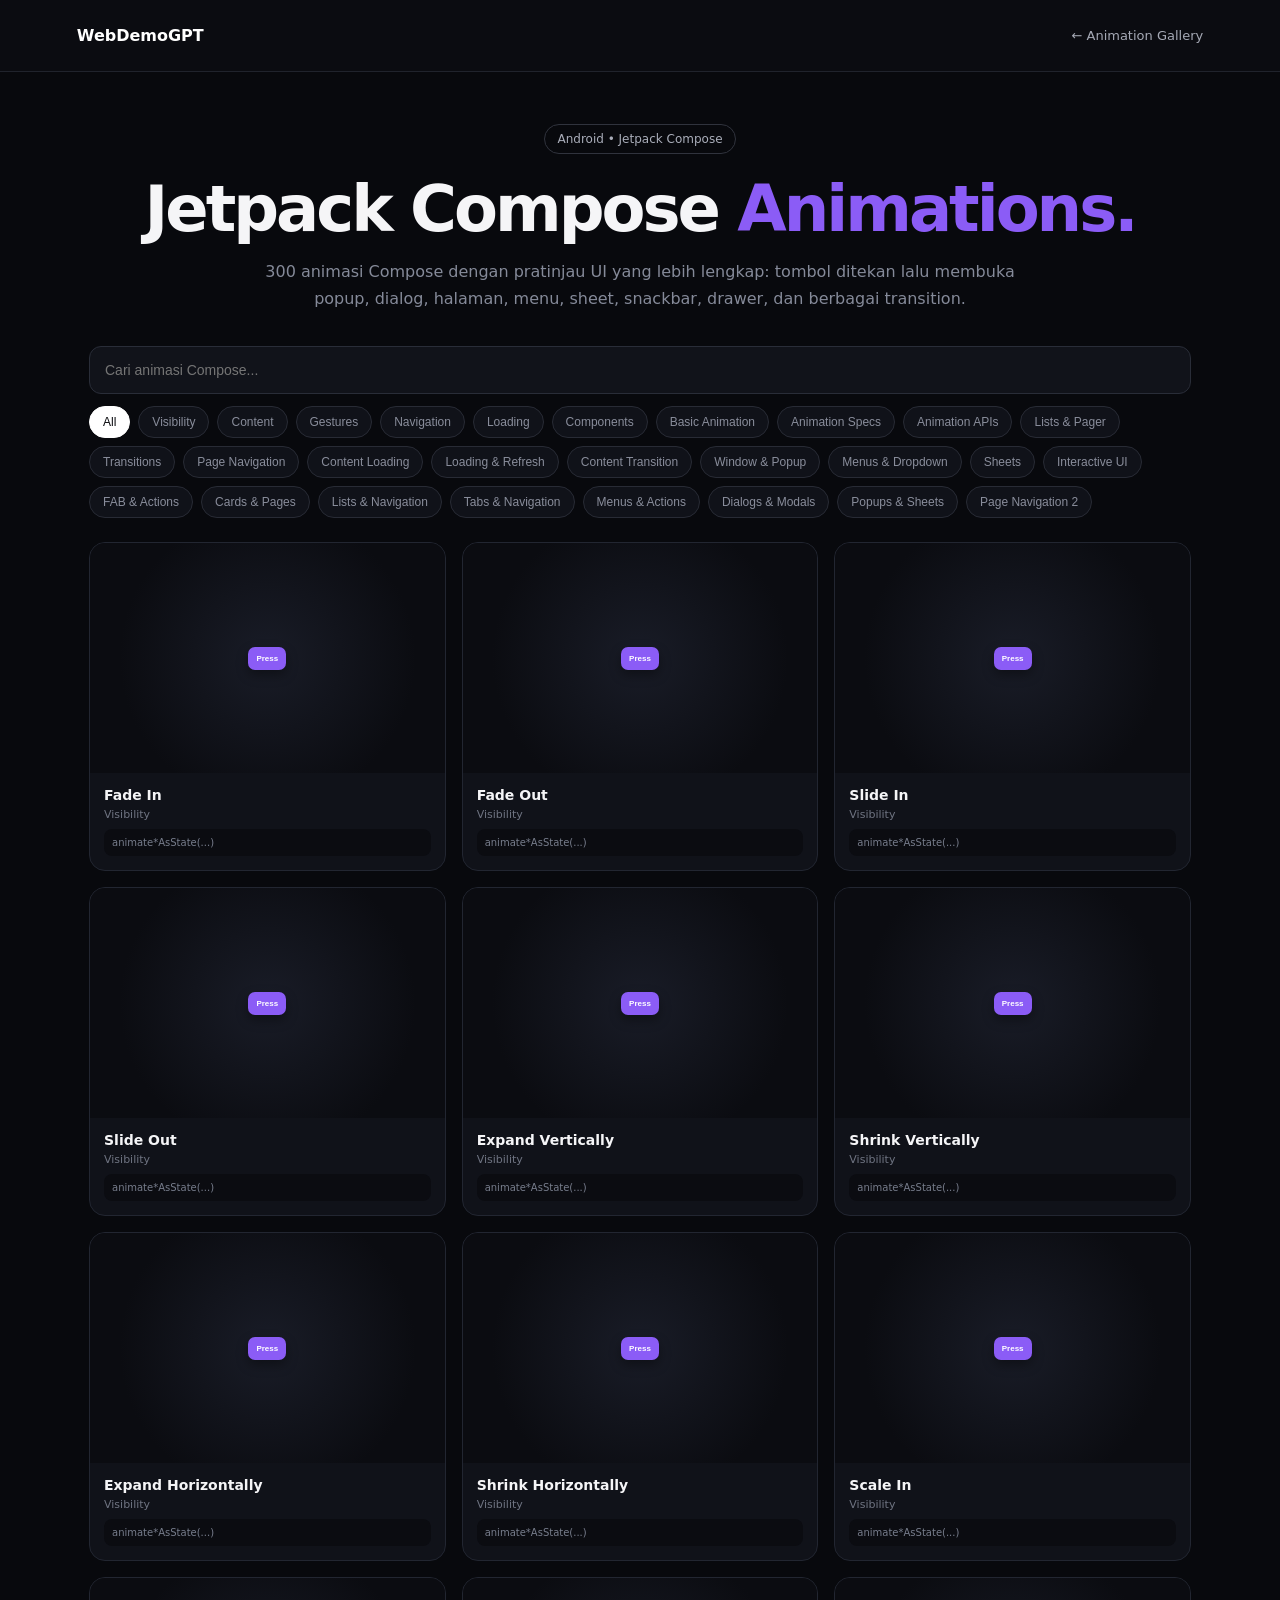
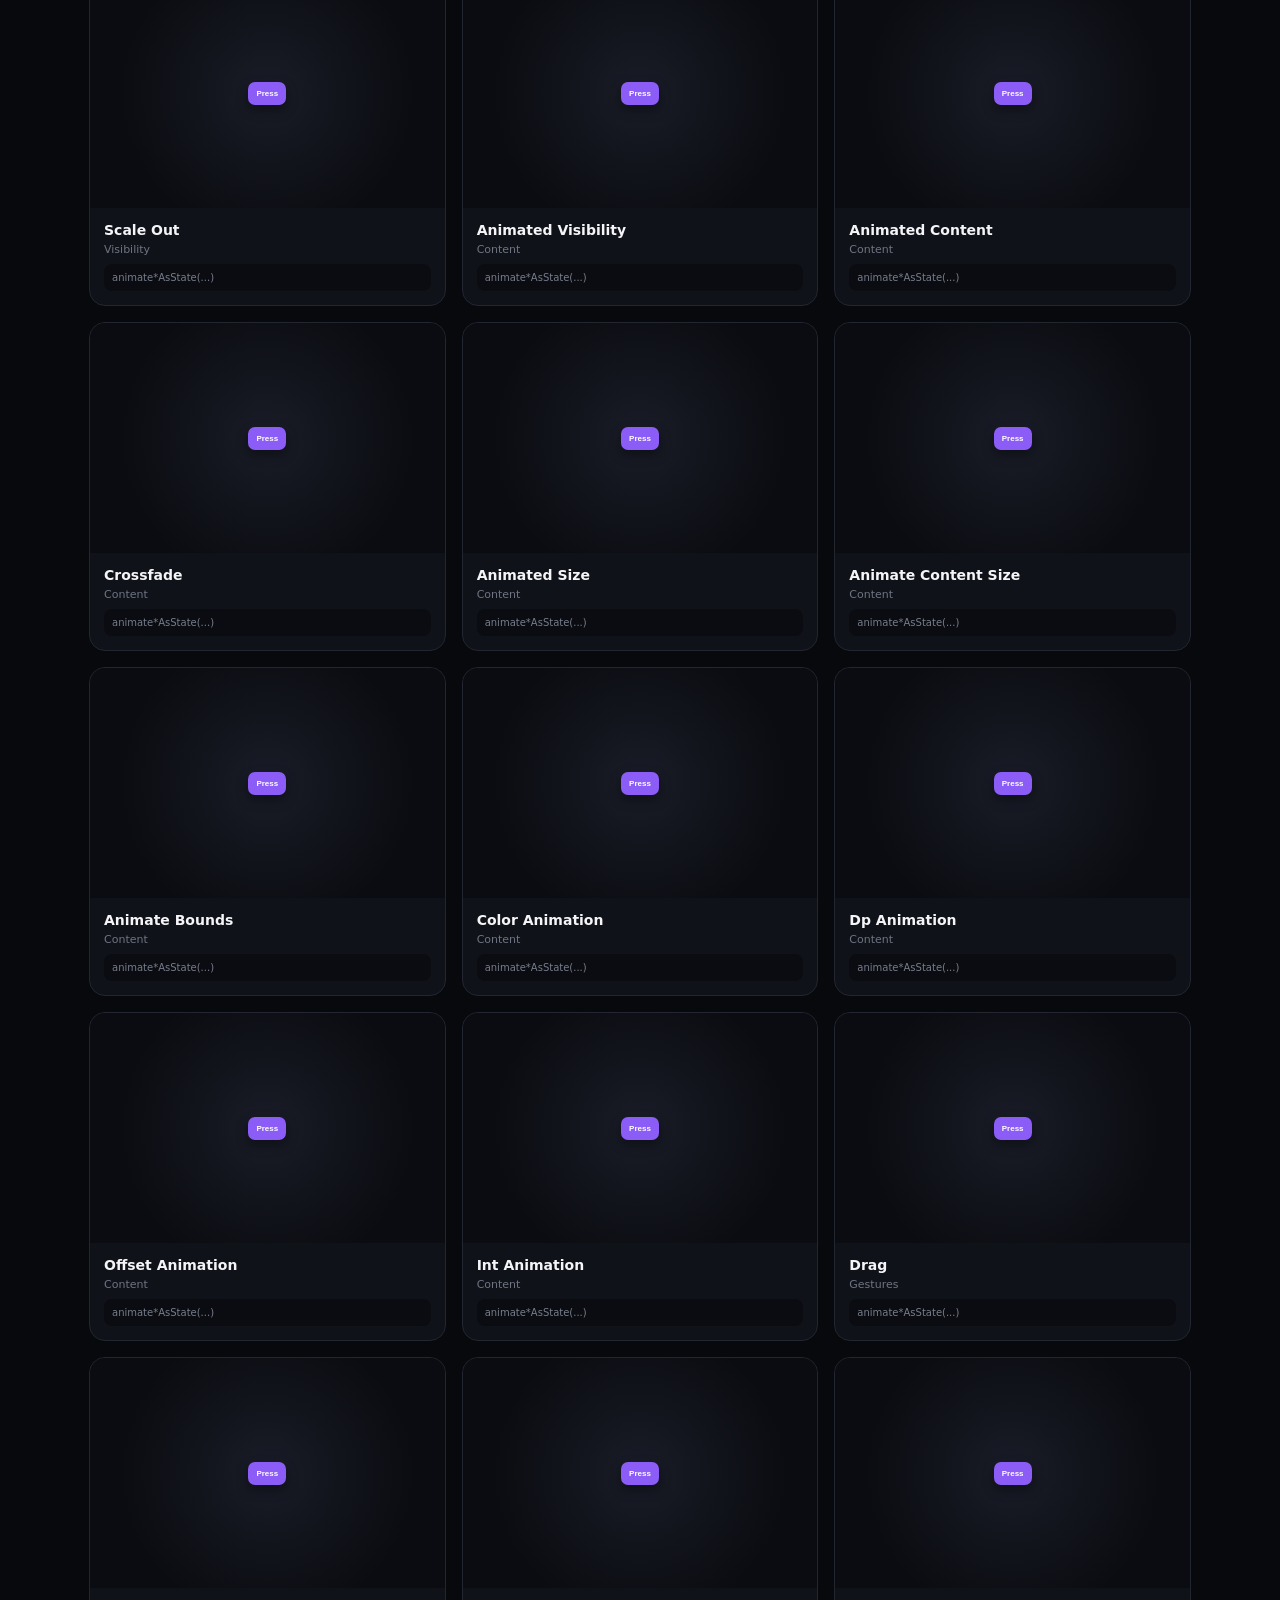
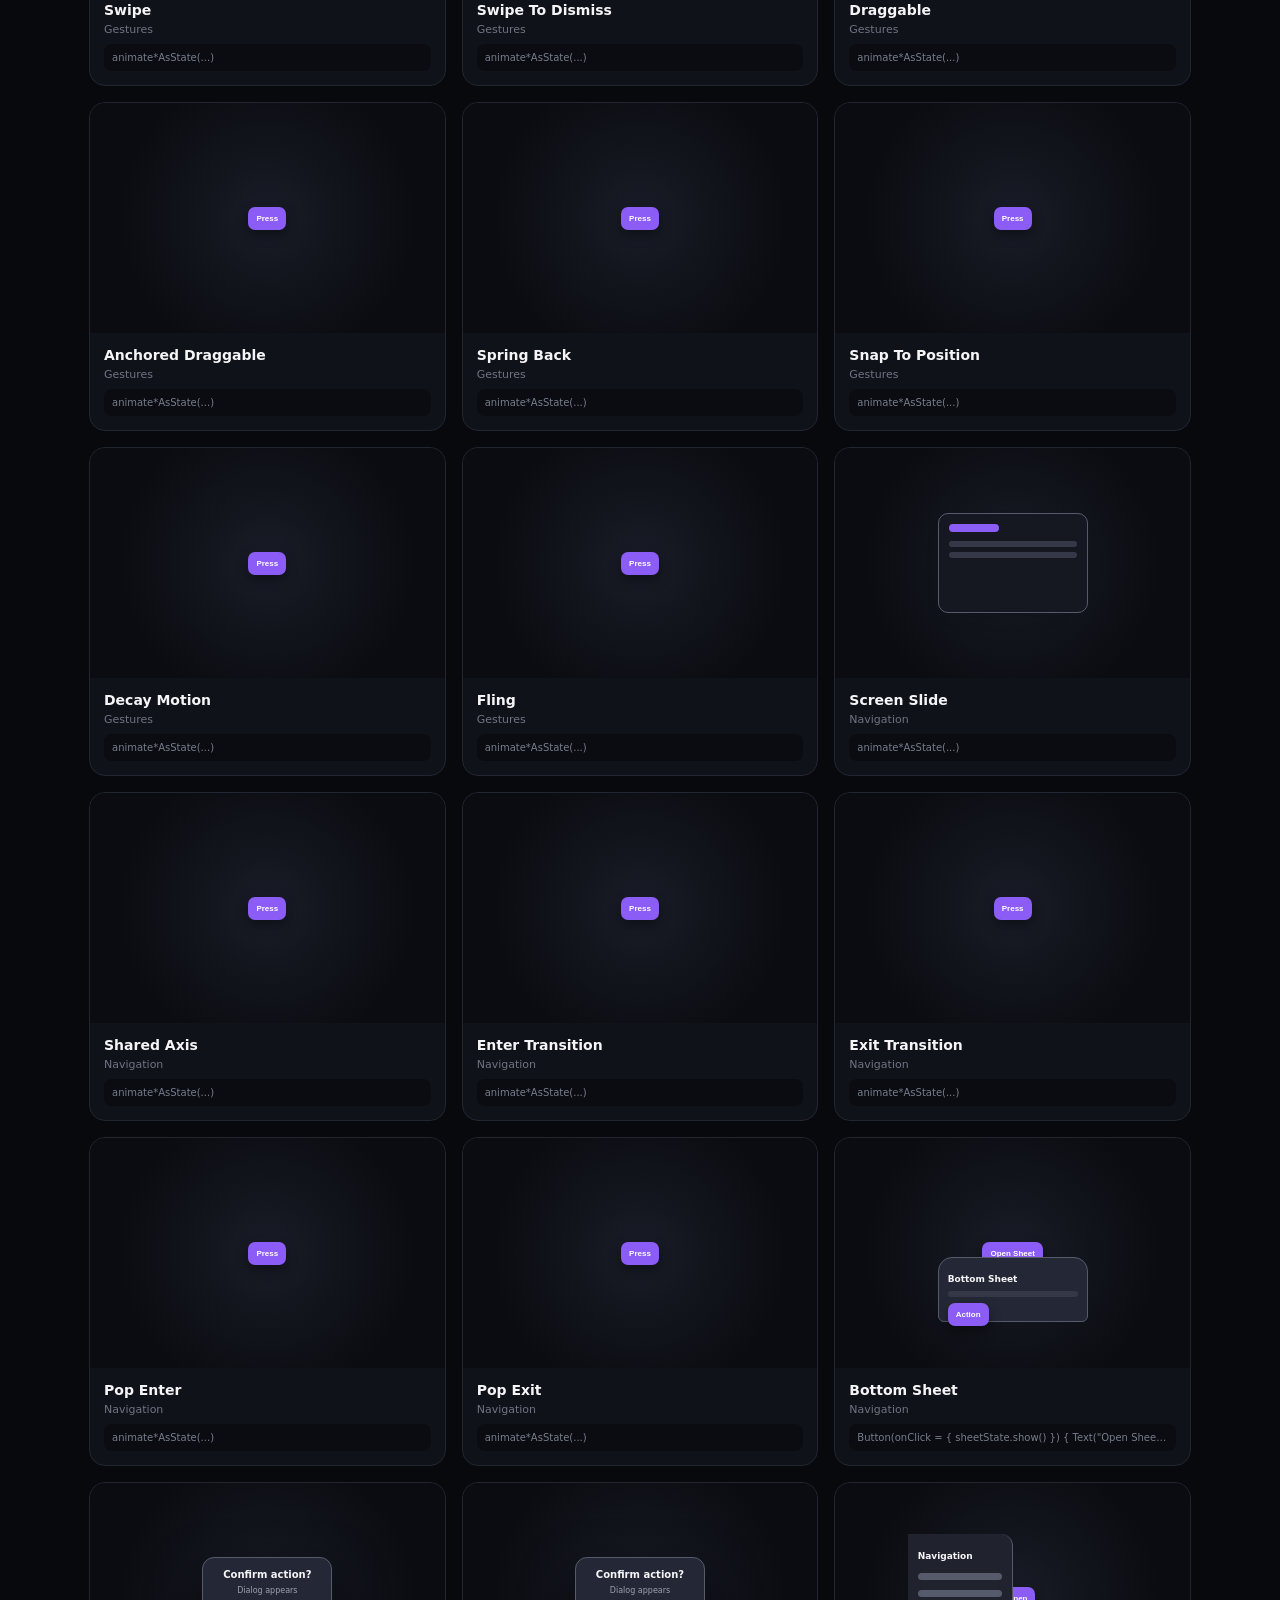
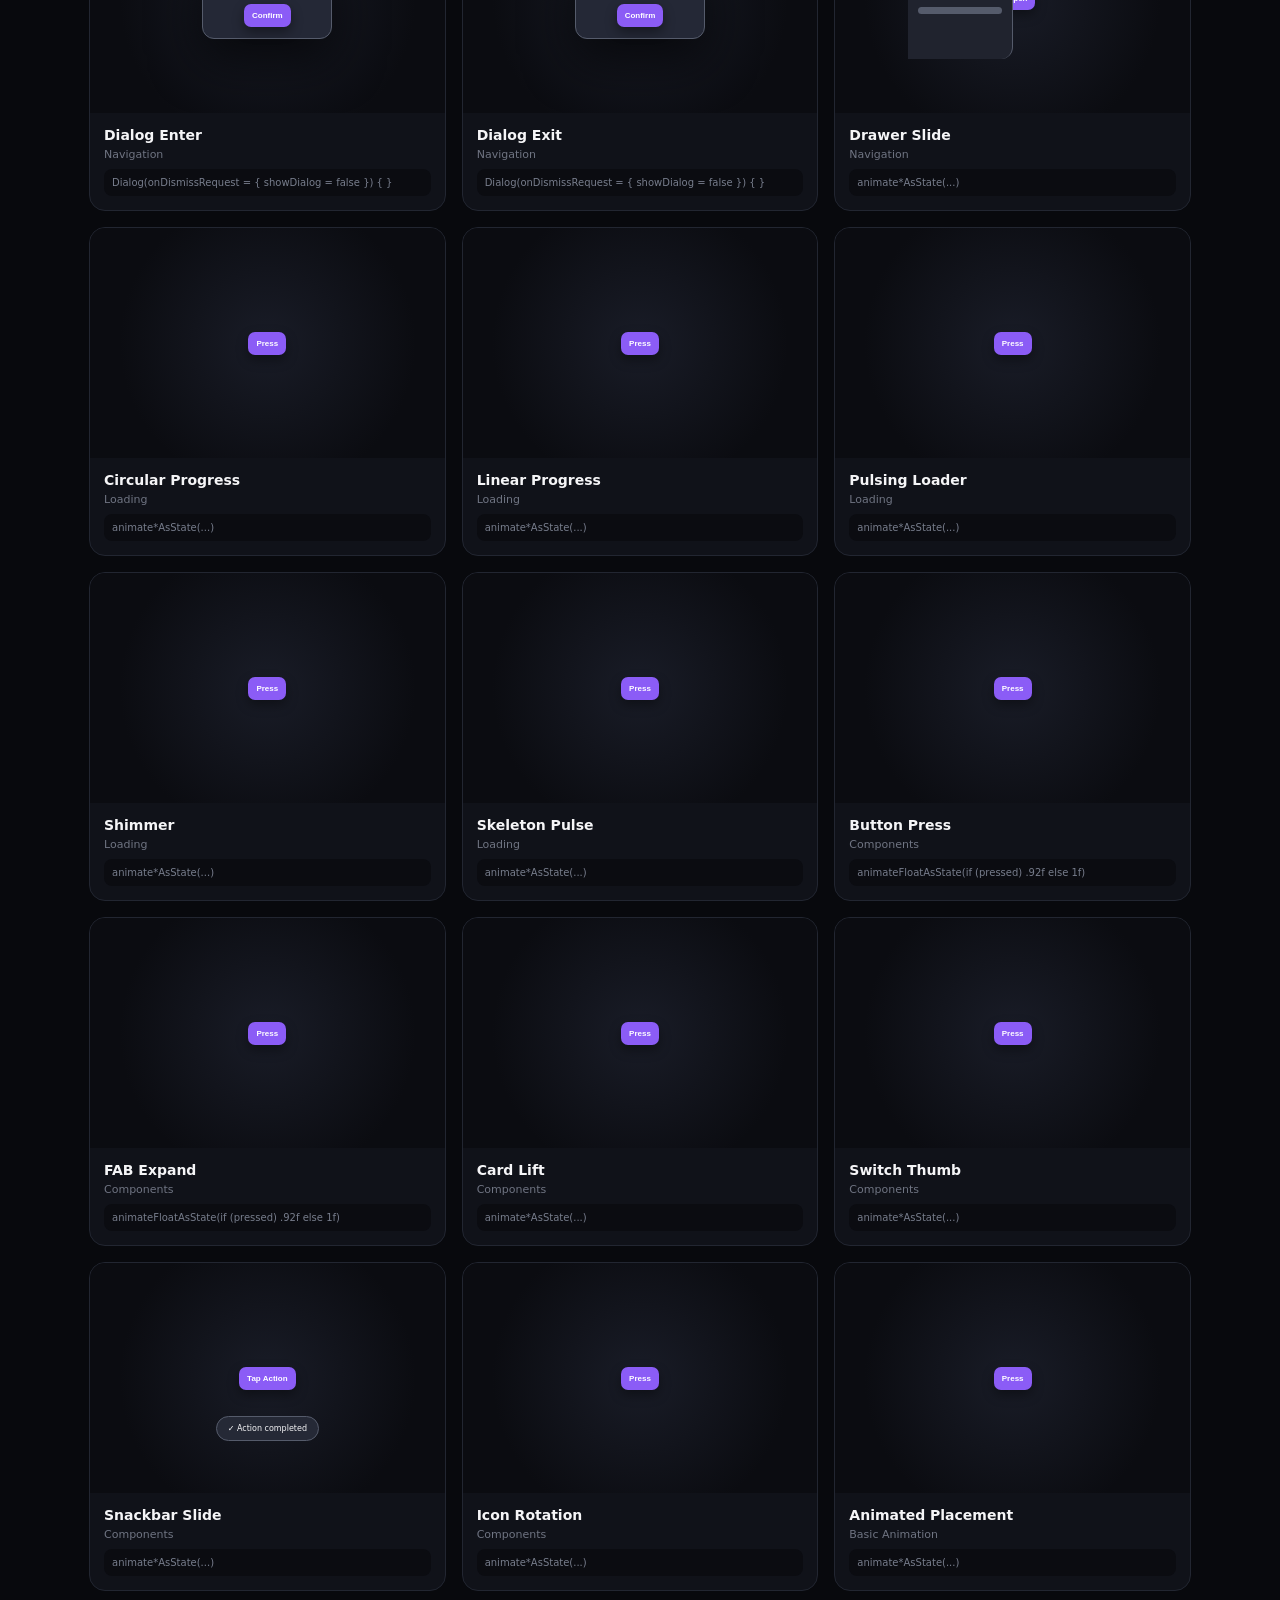
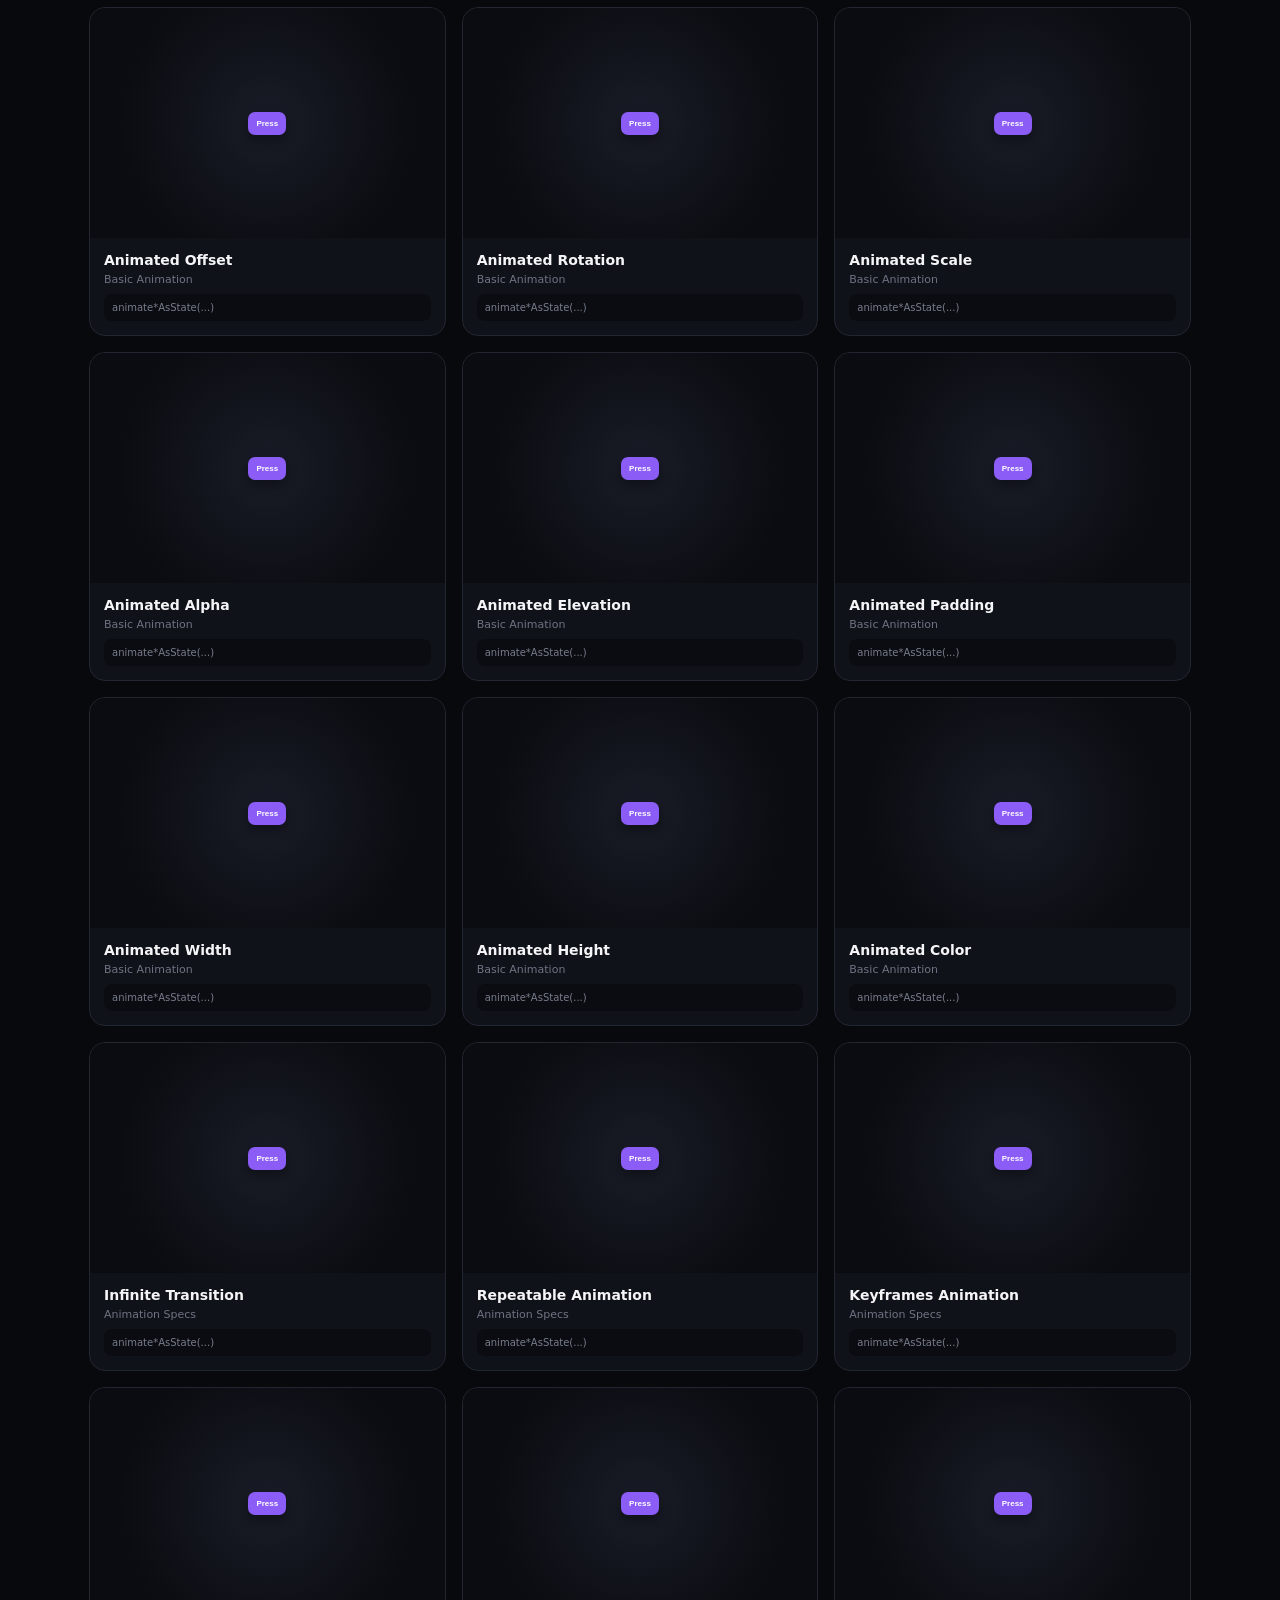
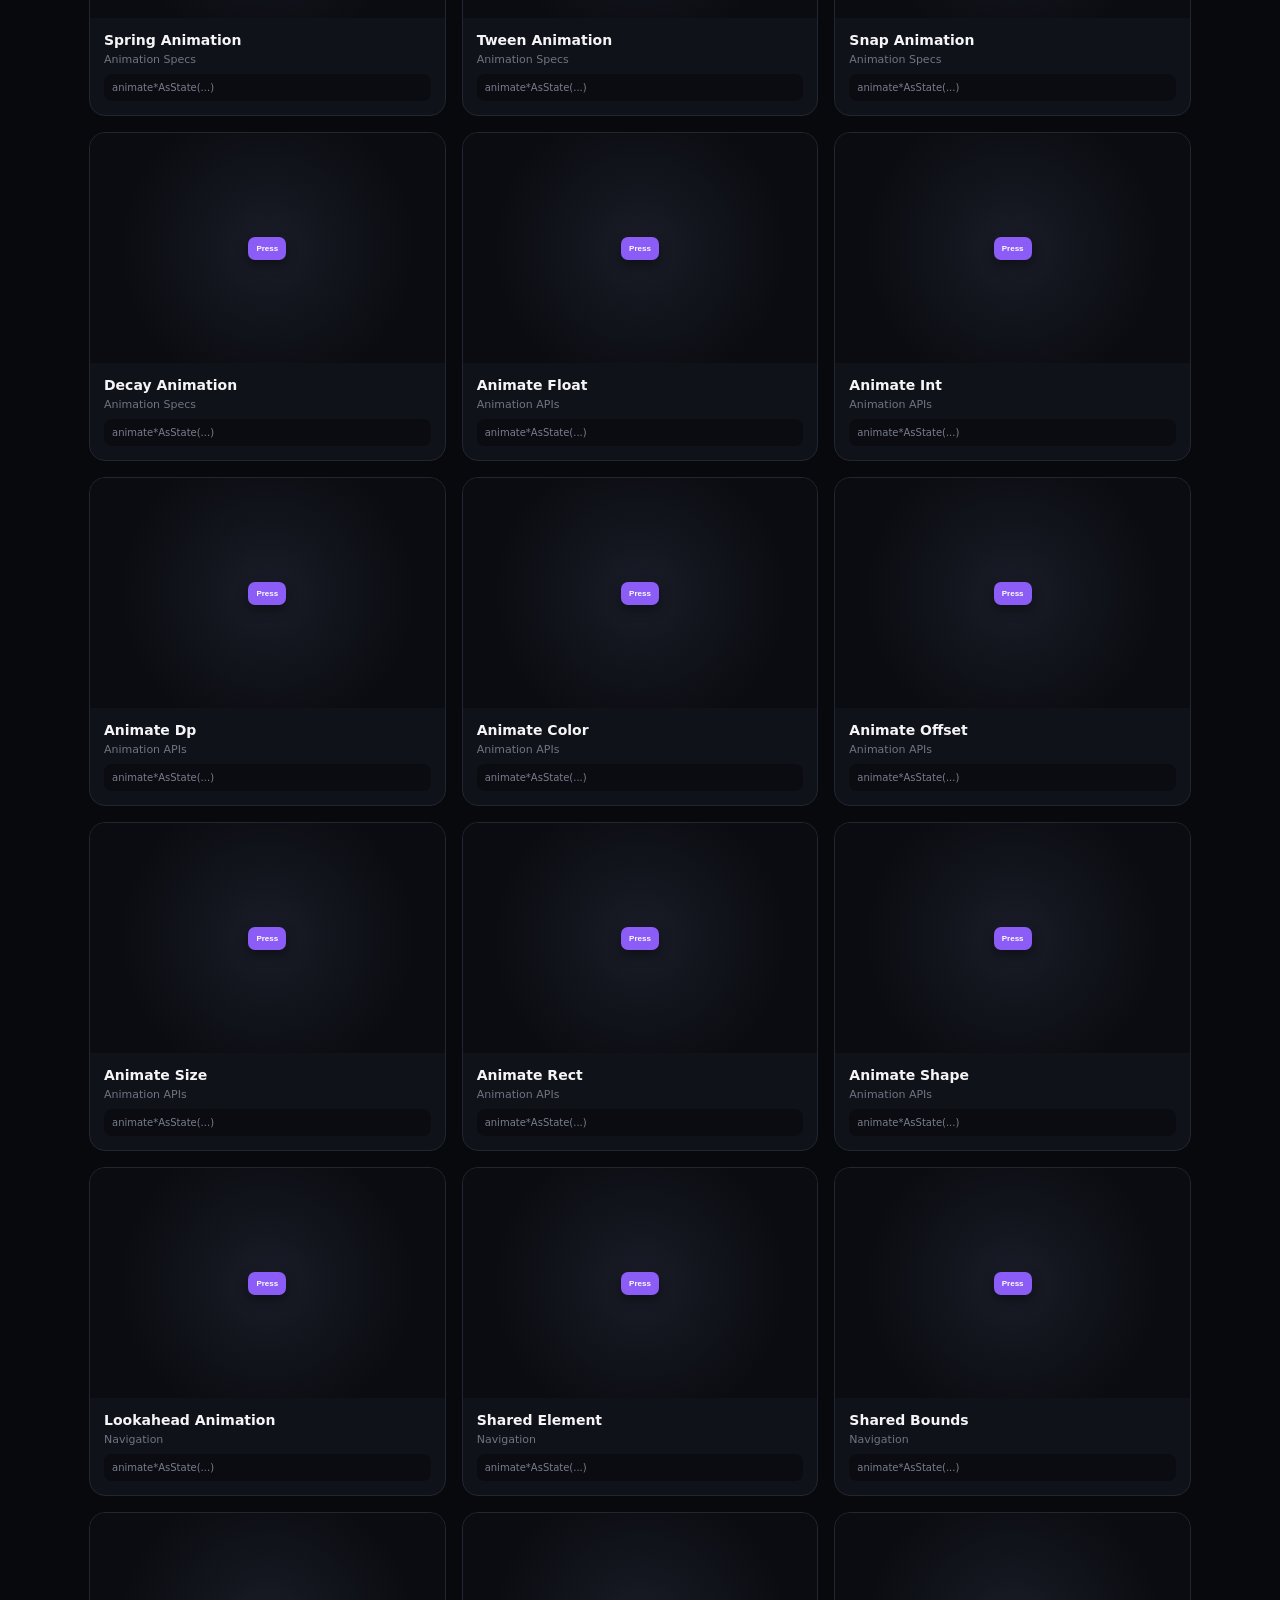
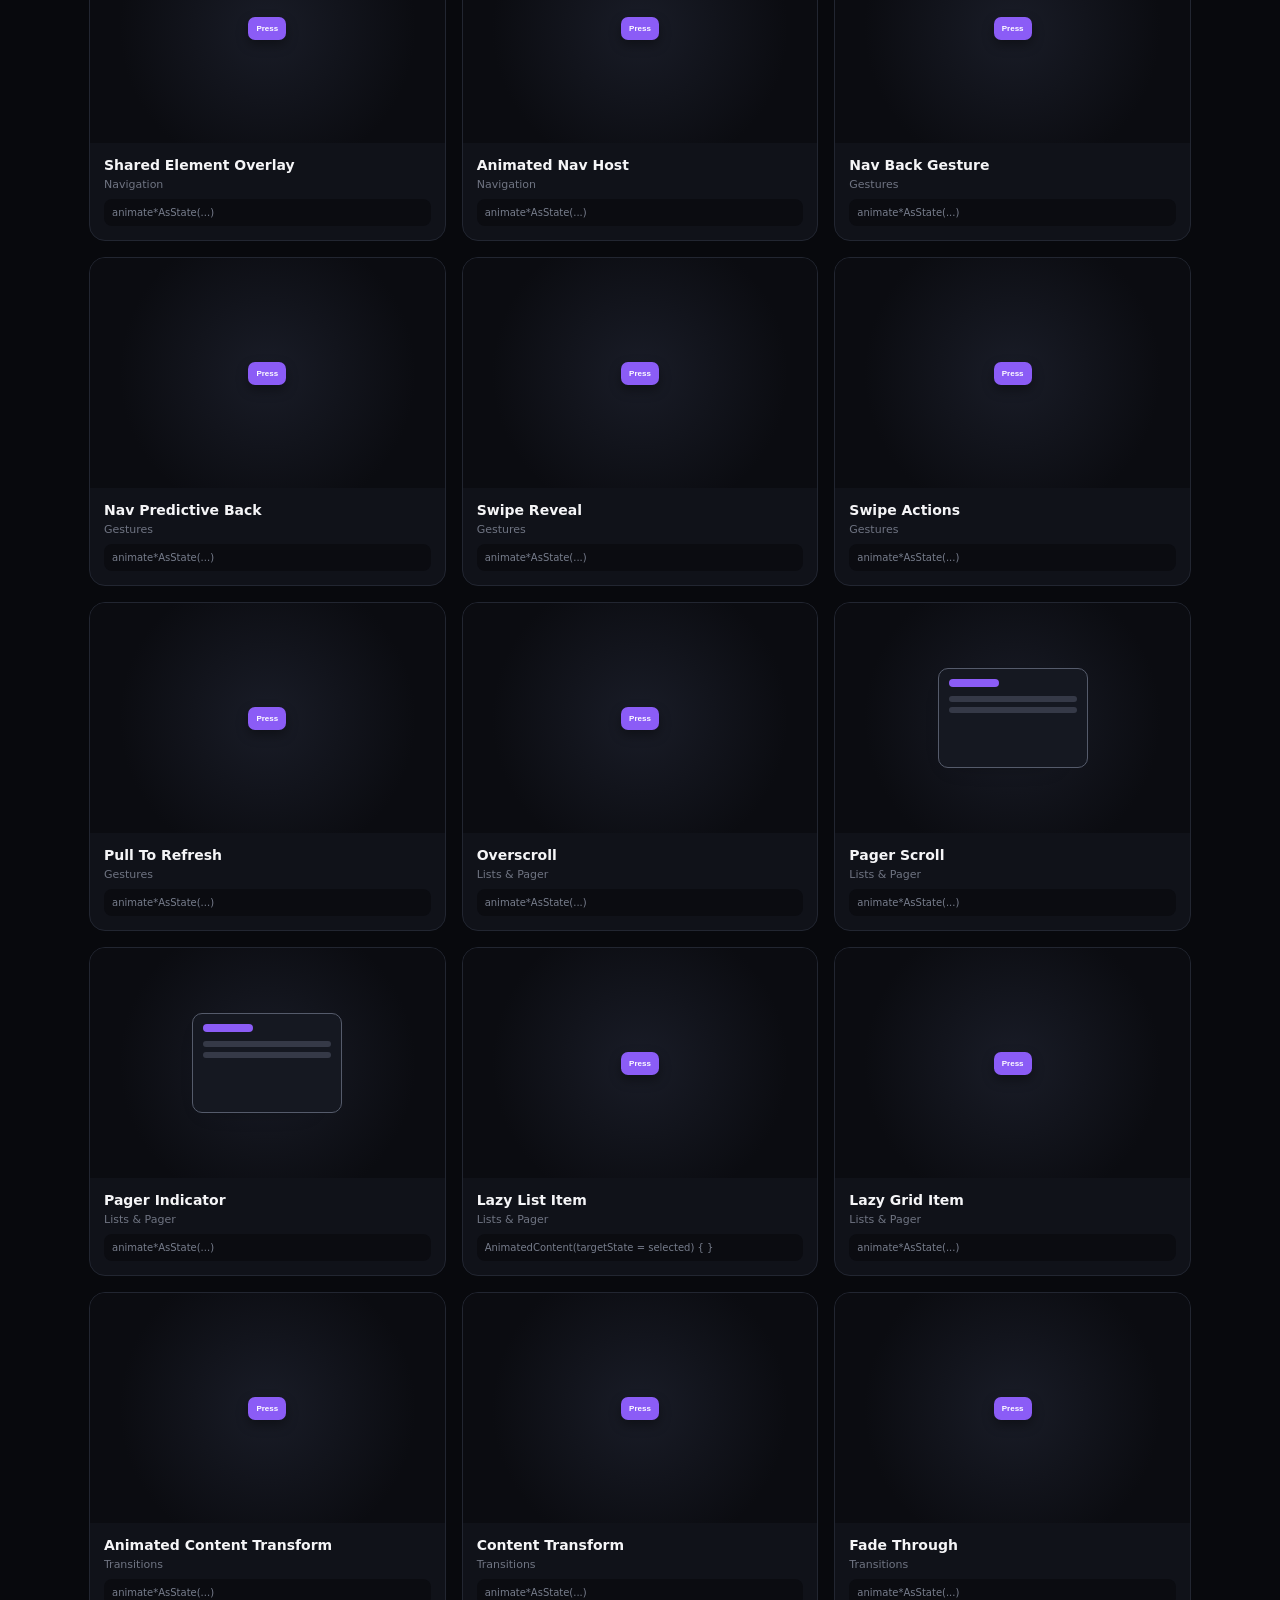
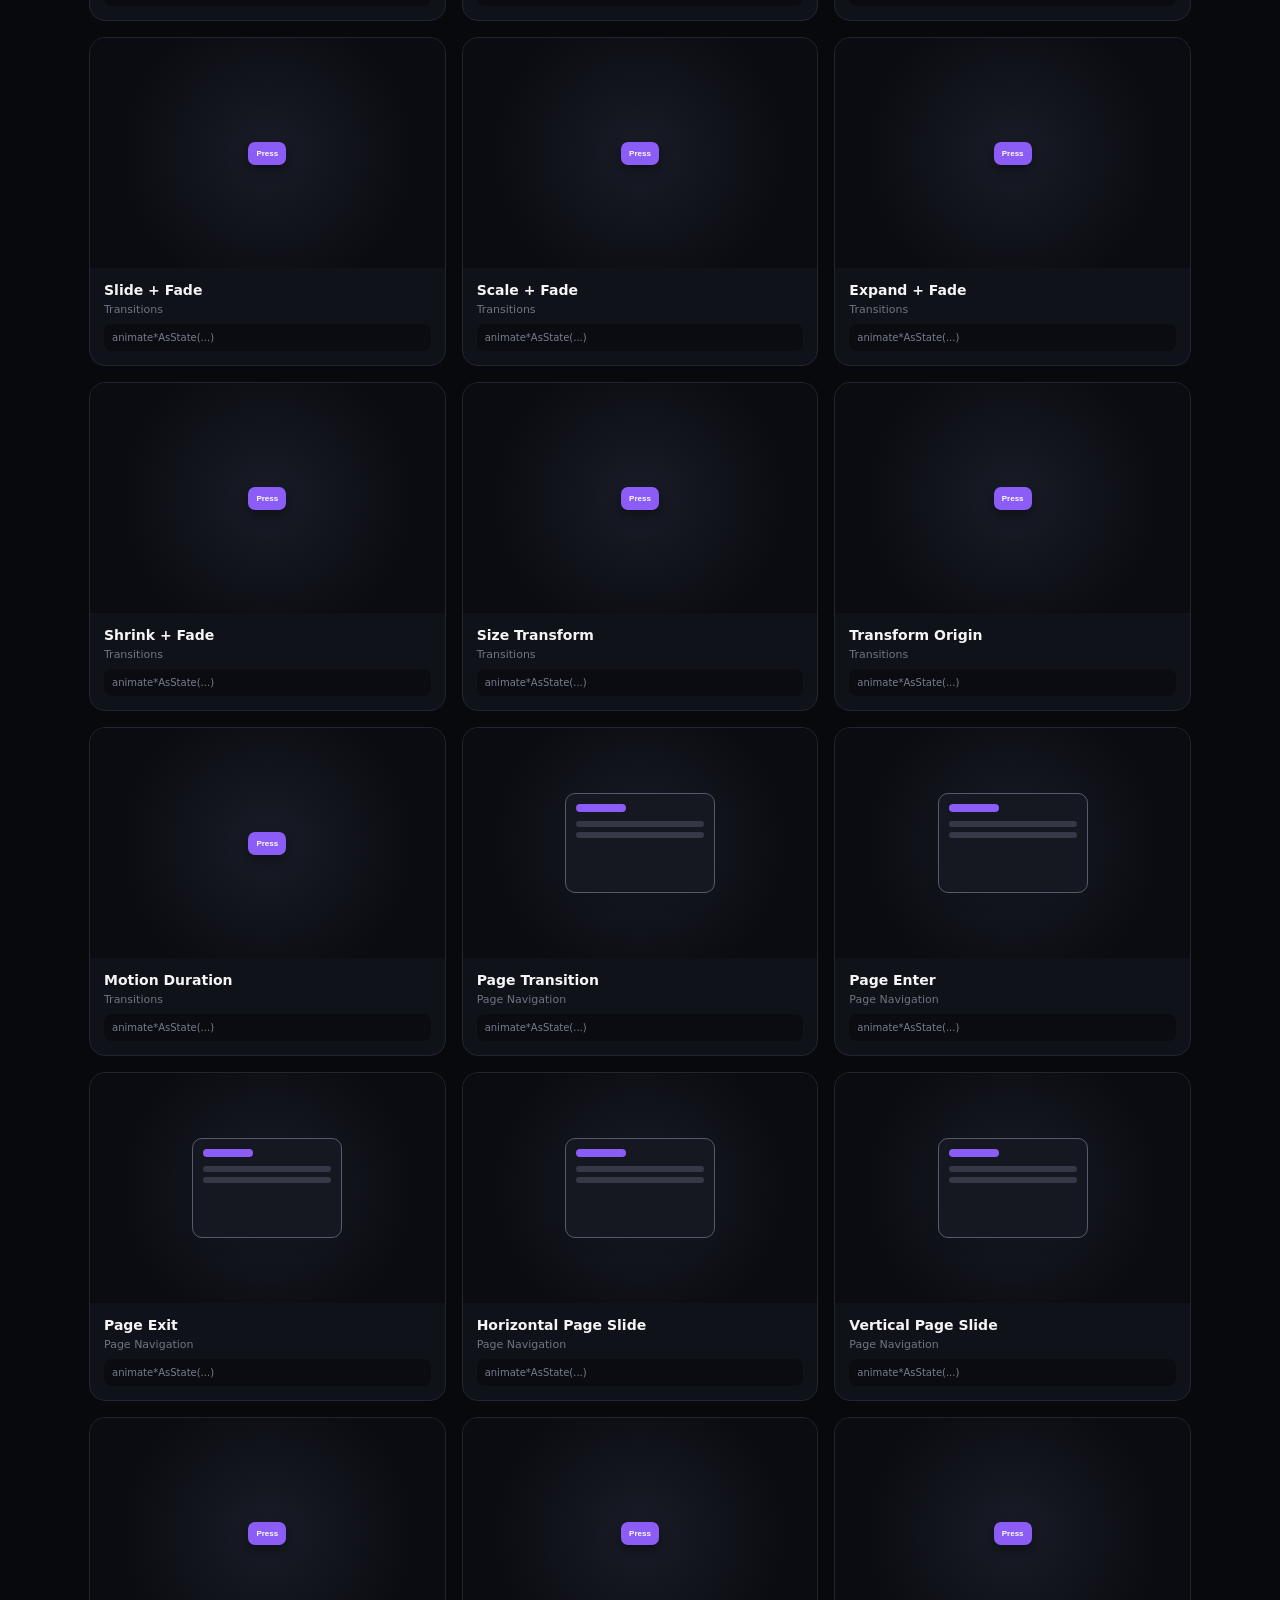
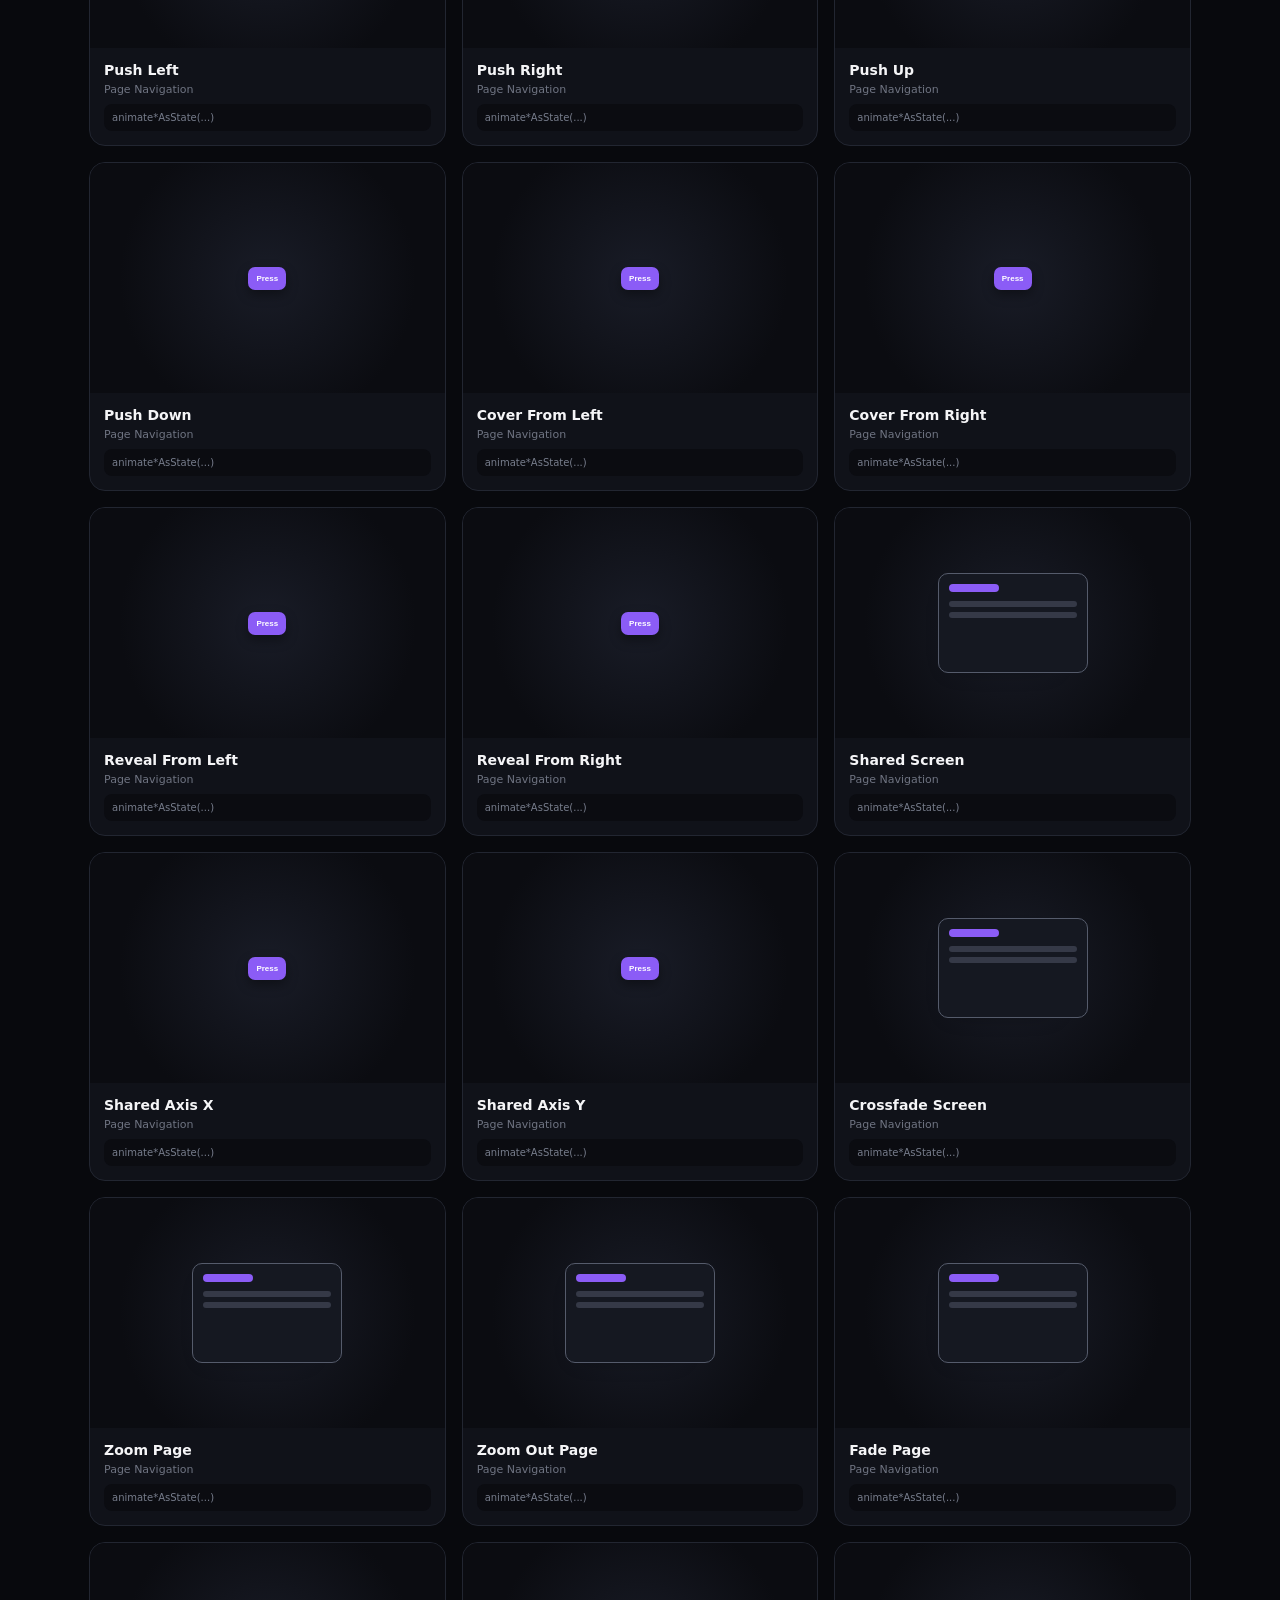
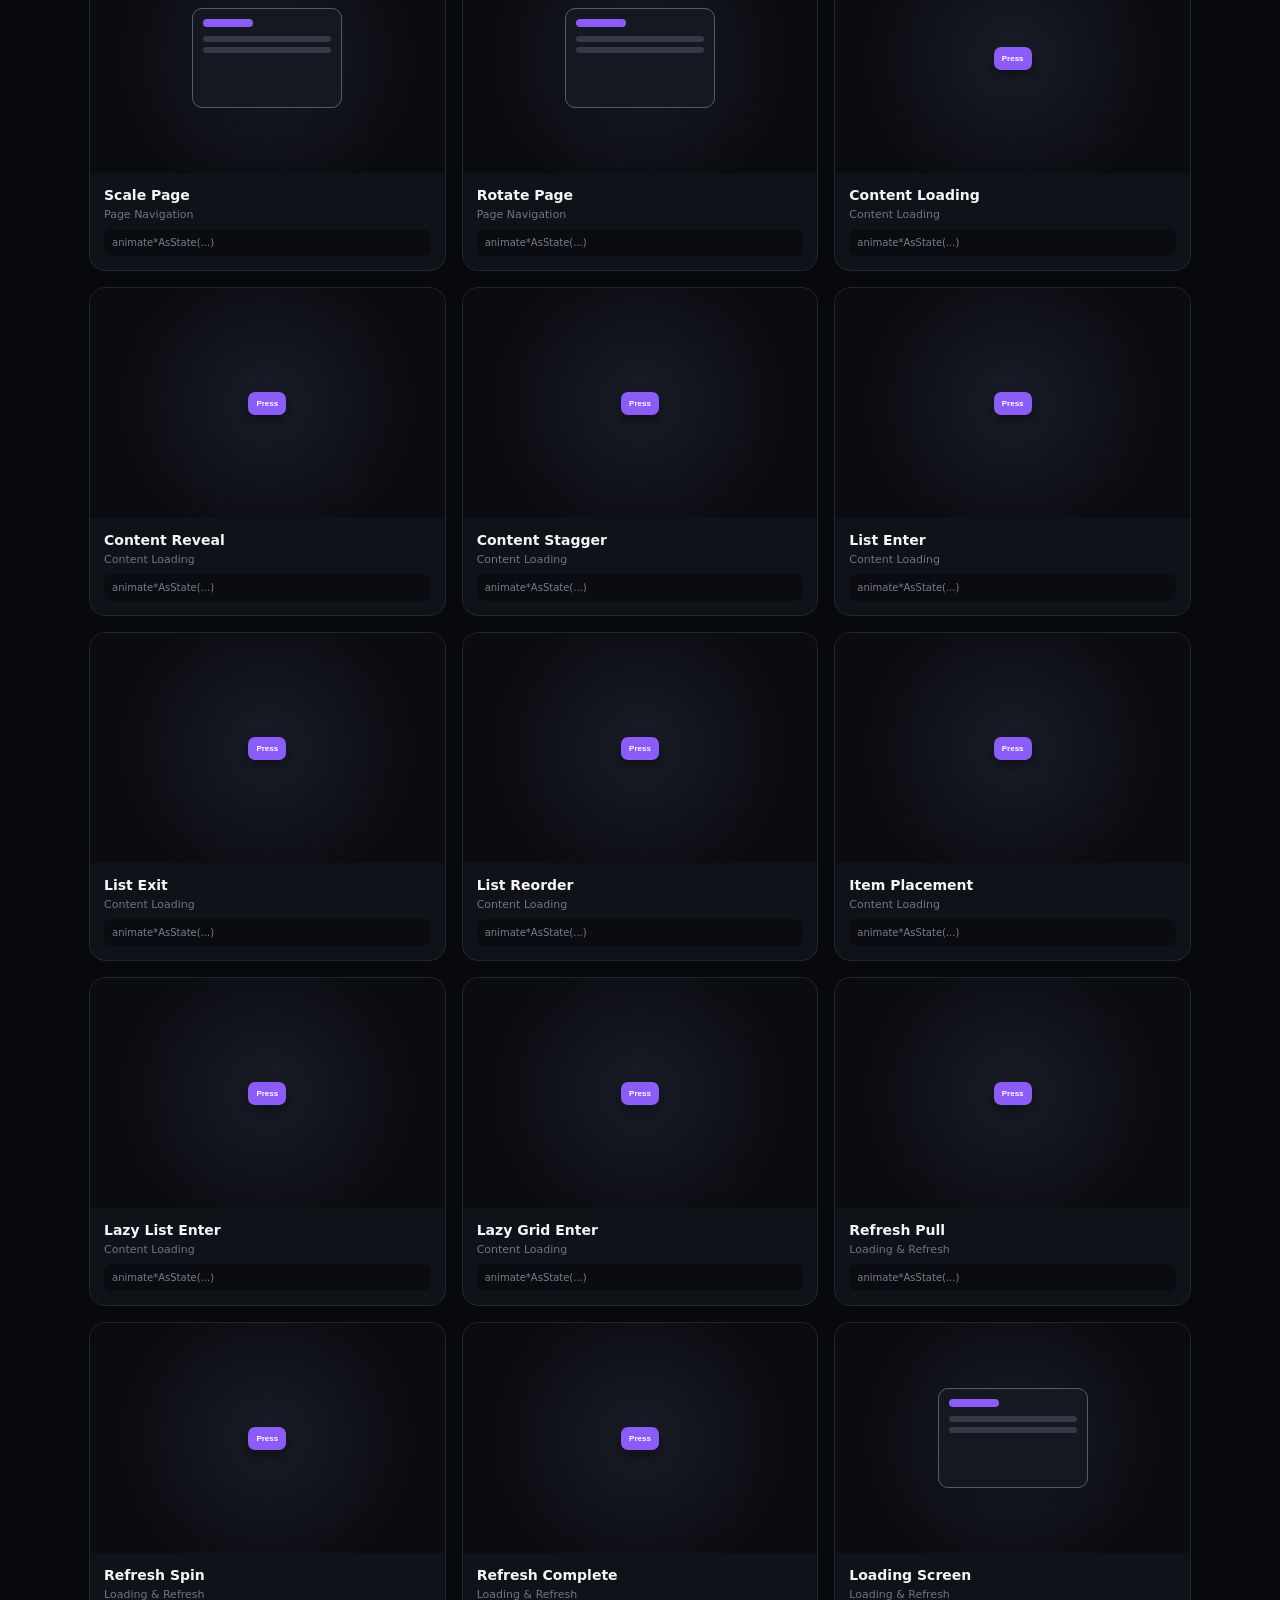
==== commit c0e66f26: "Improve Jetpack Compose previews with interactive UI scenes" ====
--- a/jetpack-compose.html
+++ b/jetpack-compose.html
@@ -1,10 +1,11 @@
-<!doctype html><html lang="id"><head><meta charset="utf-8"><meta name="viewport" content="width=device-width,initial-scale=1"><title>WebDemoGPT — Jetpack Compose Animations</title><style>*{box-sizing:border-box}body{margin:0;font-family:Inter,system-ui,sans-serif;background:#08090d;color:#f5f5f7}header{height:72px;padding:0 6%;display:flex;align-items:center;justify-content:space-between;border-bottom:1px solid #20232c;background:#0b0c11;position:sticky;top:0;z-index:10}a{color:#fff;text-decoration:none}.brand{font-weight:800}.back{color:#a5a9b5;font-size:13px}main{max-width:1150px;margin:auto;padding:52px 24px 80px}.hero{text-align:center;margin-bottom:34px}.badge{display:inline-block;padding:7px 12px;border:1px solid #30333d;border-radius:99px;color:#aaaeba;font-size:12px}.hero h1{font-size:clamp(38px,6vw,64px);margin:18px 0 12px;letter-spacing:-3px}.hero h1 span{color:#8b5cf6}.hero p{color:#858a99;max-width:760px;margin:auto;line-height:1.7}.toolbar{margin-bottom:24px}.search{width:100%;height:48px;background:#11131a;color:#fff;border:1px solid #292d38;border-radius:12px;padding:0 15px;outline:0;font-size:14px;margin-bottom:12px}.categories{display:flex;gap:8px;flex-wrap:wrap}.cat{border:1px solid #282b35;background:#101219;color:#898d9b;border-radius:999px;padding:8px 13px;cursor:pointer;font-size:12px}.cat.active,.cat:hover{background:#fff;color:#08090d;border-color:#fff}.grid{display:grid;grid-template-columns:repeat(3,1fr);gap:16px}.card{background:#101219;border:1px solid #222631;border-radius:16px;overflow:hidden}.preview{height:210px;display:grid;place-items:center;background:radial-gradient(circle,#191c27,#0b0c11 70%);overflow:hidden}.stage{width:180px;height:130px;display:grid;place-items:center;position:relative;perspective:800px}.shape{width:100px;height:52px;border-radius:14px;background:linear-gradient(135deg,#8b5cf6,#4f46e5);box-shadow:0 12px 30px #0008;display:grid;place-items:center;font-weight:800;transform-origin:center;will-change:transform,opacity,filter,clip-path}.ring{width:70px;height:70px;border:6px solid #8b5cf6;border-radius:50%;background:transparent;box-shadow:0 0 20px #8b5cf655}.dot{width:28px;height:28px;border-radius:50%;background:#c4b5fd;box-shadow:0 0 22px #8b5cf6}.page{width:112px;height:78px;border-radius:10px;background:#20232e;border:1px solid #555b6b;display:grid;place-items:center;font-size:11px}.line{width:130px;height:10px;border-radius:99px;background:#8b5cf6}.icon{font-size:48px;background:transparent;box-shadow:none}.card-info{padding:14px}.card-info h2{font-size:14px;margin:0}.card-info small{display:block;color:#6f7482;margin-top:5px;font-size:11px}.code{margin-top:8px;font-size:10px;color:#777d8c;background:#0b0c11;border-radius:8px;padding:8px;white-space:nowrap;overflow:hidden;text-overflow:ellipsis}.empty{text-align:center;color:#777d8c;padding:45px;display:none}@media(max-width:800px){.grid{grid-template-columns:repeat(2,1fr)}}@media(max-width:520px){.grid{grid-template-columns:1fr}}</style></head><body><header><a class="brand" href="index.html">WebDemoGPT</a><a class="back" href="index.html">← Animation Gallery</a></header><main><section class="hero"><span class="badge">Android • Jetpack Compose</span><h1>Jetpack Compose <span>Animations.</span></h1><p>300 animasi Compose dengan interaksi tombol: press, popup, dialog, membuka halaman, menu, sheet, snackbar, tooltip, navigation, gesture, dan transition.</p></section><section class="toolbar"><input class="search" id="search" placeholder="Cari animasi Compose..."><div class="categories" id="categories"></div></section><section class="grid" id="grid"></section><div class="empty" id="empty">Animasi tidak ditemukan.</div></main><script>
+<!doctype html><html lang="id"><head><meta charset="utf-8"><meta name="viewport" content="width=device-width,initial-scale=1"><title>WebDemoGPT — Jetpack Compose Animations</title><style>*{box-sizing:border-box}body{margin:0;font-family:Inter,system-ui,sans-serif;background:#08090d;color:#f5f5f7}header{height:72px;padding:0 6%;display:flex;align-items:center;justify-content:space-between;border-bottom:1px solid #20232c;background:#0b0c11;position:sticky;top:0;z-index:10}a{color:#fff;text-decoration:none}.brand{font-weight:800}.back{color:#a5a9b5;font-size:13px}main{max-width:1150px;margin:auto;padding:52px 24px 80px}.hero{text-align:center;margin-bottom:34px}.badge{display:inline-block;padding:7px 12px;border:1px solid #30333d;border-radius:99px;color:#aaaeba;font-size:12px}.hero h1{font-size:clamp(38px,6vw,64px);margin:18px 0 12px;letter-spacing:-3px}.hero h1 span{color:#8b5cf6}.hero p{color:#858a99;max-width:800px;margin:auto;line-height:1.7}.toolbar{margin-bottom:24px}.search{width:100%;height:48px;background:#11131a;color:#fff;border:1px solid #292d38;border-radius:12px;padding:0 15px;outline:0;font-size:14px;margin-bottom:12px}.categories{display:flex;gap:8px;flex-wrap:wrap}.cat{border:1px solid #282b35;background:#101219;color:#898d9b;border-radius:999px;padding:8px 13px;cursor:pointer;font-size:12px}.cat.active,.cat:hover{background:#fff;color:#08090d;border-color:#fff}.grid{display:grid;grid-template-columns:repeat(3,1fr);gap:16px}.card{background:#101219;border:1px solid #222631;border-radius:16px;overflow:hidden}.preview{height:230px;display:grid;place-items:center;background:radial-gradient(circle,#191c27,#0b0c11 70%);overflow:hidden}.stage{width:210px;height:145px;position:relative;display:grid;place-items:center;perspective:800px}.shape{width:105px;height:50px;border-radius:14px;background:linear-gradient(135deg,#8b5cf6,#4f46e5);box-shadow:0 12px 30px #0008;display:grid;place-items:center;font-weight:800;transform-origin:center;will-change:transform,opacity,filter}.ring{width:70px;height:70px;border:6px solid #8b5cf6;border-radius:50%;background:transparent;box-shadow:0 0 20px #8b5cf655}.dot{width:28px;height:28px;border-radius:50%;background:#c4b5fd;box-shadow:0 0 22px #8b5cf6}.page{width:112px;height:78px;border-radius:10px;background:#20232e;border:1px solid #555b6b;display:grid;place-items:center;font-size:11px}.line{width:130px;height:10px;border-radius:99px;background:#8b5cf6}.icon{font-size:48px;background:transparent;box-shadow:none}.scene{position:absolute;inset:0;display:flex;align-items:center;justify-content:center;gap:8px}.ui-card{width:96px;height:68px;border:1px solid #454b5b;border-radius:10px;background:#181b25;padding:7px;box-shadow:0 8px 22px #0008}.ui-title{height:7px;width:52px;background:#777d8c;border-radius:9px;margin-bottom:7px}.ui-row{height:6px;background:#353947;border-radius:9px;margin:5px 0}.ui-btn{height:23px;padding:0 8px;border:0;border-radius:7px;background:#8b5cf6;color:#fff;font-size:8px;font-weight:700;cursor:pointer;box-shadow:0 5px 12px #0006}.ui-btn:active{transform:scale(.88)}.ui-popup{position:absolute;min-width:96px;padding:8px;border:1px solid #555b6b;border-radius:9px;background:#242836;box-shadow:0 14px 35px #0009;font-size:9px;opacity:0}.ui-popup span{display:block;padding:5px;border-radius:5px}.ui-popup span:hover{background:#34394a}.ui-dialog{position:absolute;width:130px;padding:11px;border-radius:12px;background:#242836;border:1px solid #555b6b;box-shadow:0 20px 50px #000a;text-align:center;opacity:0}.ui-dialog b{display:block;font-size:10px;margin-bottom:6px}.ui-dialog p{font-size:8px;color:#9ca1af;margin:0 0 8px}.ui-page{position:absolute;width:150px;height:100px;border-radius:10px;background:#151821;border:1px solid #555b6b;padding:10px;opacity:0}.ui-page .bar{width:50px;height:8px;border-radius:8px;background:#8b5cf6;margin-bottom:9px}.ui-sheet{position:absolute;bottom:4px;width:150px;height:65px;border-radius:14px 14px 6px 6px;background:#242836;border:1px solid #555b6b;padding:9px;transform:translateY(75px);opacity:0}.ui-menu{position:absolute;right:24px;top:25px;width:80px;padding:5px;background:#242836;border:1px solid #555b6b;border-radius:8px;opacity:0}.ui-menu i{display:block;height:6px;background:#545a6a;border-radius:6px;margin:7px}.ui-toast{position:absolute;bottom:10px;padding:7px 11px;border-radius:99px;background:#252936;border:1px solid #555b6b;font-size:8px;opacity:0}.ui-drawer{position:absolute;left:0;top:8px;width:105px;height:125px;background:#20232e;border-right:1px solid #555b6b;border-radius:0 12px 12px 0;padding:10px;transform:translateX(-115px);opacity:0}.ui-drawer i{display:block;height:7px;background:#555b6b;border-radius:7px;margin:10px 0}.ui-ripple{position:absolute;width:22px;height:22px;border:2px solid #c4b5fd;border-radius:50%;opacity:0}.flow-arrow{font-size:18px;color:#8b5cf6}.card-info{padding:14px}.card-info h2{font-size:14px;margin:0}.card-info small{display:block;color:#6f7482;margin-top:5px;font-size:11px}.code{margin-top:8px;font-size:10px;color:#777d8c;background:#0b0c11;border-radius:8px;padding:8px;white-space:nowrap;overflow:hidden;text-overflow:ellipsis}.empty{text-align:center;color:#777d8c;padding:45px;display:none}@media(max-width:800px){.grid{grid-template-columns:repeat(2,1fr)}}@media(max-width:520px){.grid{grid-template-columns:1fr}}</style></head><body><header><a class="brand" href="index.html">WebDemoGPT</a><a class="back" href="index.html">← Animation Gallery</a></header><main><section class="hero"><span class="badge">Android • Jetpack Compose</span><h1>Jetpack Compose <span>Animations.</span></h1><p>300 animasi Compose dengan pratinjau UI yang lebih lengkap: tombol ditekan lalu membuka popup, dialog, halaman, menu, sheet, snackbar, drawer, dan berbagai transition.</p></section><section class="toolbar"><input class="search" id="search" placeholder="Cari animasi Compose..."><div class="categories" id="categories"></div></section><section class="grid" id="grid"></section><div class="empty" id="empty">Animasi tidak ditemukan.</div></main><script>
 const base=[['Fade In','Visibility'],['Fade Out','Visibility'],['Slide In','Visibility'],['Slide Out','Visibility'],['Expand Vertically','Visibility'],['Shrink Vertically','Visibility'],['Expand Horizontally','Visibility'],['Shrink Horizontally','Visibility'],['Scale In','Visibility'],['Scale Out','Visibility'],['Animated Visibility','Content'],['Animated Content','Content'],['Crossfade','Content'],['Animated Size','Content'],['Animate Content Size','Content'],['Animate Bounds','Content'],['Color Animation','Content'],['Dp Animation','Content'],['Offset Animation','Content'],['Int Animation','Content'],['Drag','Gestures'],['Swipe','Gestures'],['Swipe To Dismiss','Gestures'],['Draggable','Gestures'],['Anchored Draggable','Gestures'],['Spring Back','Gestures'],['Snap To Position','Gestures'],['Decay Motion','Gestures'],['Fling','Gestures'],['Screen Slide','Navigation'],['Shared Axis','Navigation'],['Enter Transition','Navigation'],['Exit Transition','Navigation'],['Pop Enter','Navigation'],['Pop Exit','Navigation'],['Bottom Sheet','Navigation'],['Dialog Enter','Navigation'],['Dialog Exit','Navigation'],['Drawer Slide','Navigation'],['Circular Progress','Loading'],['Linear Progress','Loading'],['Pulsing Loader','Loading'],['Shimmer','Loading'],['Skeleton Pulse','Loading'],['Button Press','Components'],['FAB Expand','Components'],['Card Lift','Components'],['Switch Thumb','Components'],['Snackbar Slide','Components'],['Icon Rotation','Components'],['Animated Placement','Basic Animation'],['Animated Offset','Basic Animation'],['Animated Rotation','Basic Animation'],['Animated Scale','Basic Animation'],['Animated Alpha','Basic Animation'],['Animated Elevation','Basic Animation'],['Animated Padding','Basic Animation'],['Animated Width','Basic Animation'],['Animated Height','Basic Animation'],['Animated Color','Basic Animation'],['Infinite Transition','Animation Specs'],['Repeatable Animation','Animation Specs'],['Keyframes Animation','Animation Specs'],['Spring Animation','Animation Specs'],['Tween Animation','Animation Specs'],['Snap Animation','Animation Specs'],['Decay Animation','Animation Specs'],['Animate Float','Animation APIs'],['Animate Int','Animation APIs'],['Animate Dp','Animation APIs'],['Animate Color','Animation APIs'],['Animate Offset','Animation APIs'],['Animate Size','Animation APIs'],['Animate Rect','Animation APIs'],['Animate Shape','Animation APIs'],['Lookahead Animation','Navigation'],['Shared Element','Navigation'],['Shared Bounds','Navigation'],['Shared Element Overlay','Navigation'],['Animated Nav Host','Navigation'],['Nav Back Gesture','Gestures'],['Nav Predictive Back','Gestures'],['Swipe Reveal','Gestures'],['Swipe Actions','Gestures'],['Pull To Refresh','Gestures'],['Overscroll','Lists & Pager'],['Pager Scroll','Lists & Pager'],['Pager Indicator','Lists & Pager'],['Lazy List Item','Lists & Pager'],['Lazy Grid Item','Lists & Pager'],['Animated Content Transform','Transitions'],['Content Transform','Transitions'],['Fade Through','Transitions'],['Slide + Fade','Transitions'],['Scale + Fade','Transitions'],['Expand + Fade','Transitions'],['Shrink + Fade','Transitions'],['Size Transform','Transitions'],['Transform Origin','Transitions'],['Motion Duration','Transitions']];
 const oldExtra=[['Page Transition','Page Navigation'],['Page Enter','Page Navigation'],['Page Exit','Page Navigation'],['Horizontal Page Slide','Page Navigation'],['Vertical Page Slide','Page Navigation'],['Push Left','Page Navigation'],['Push Right','Page Navigation'],['Push Up','Page Navigation'],['Push Down','Page Navigation'],['Cover From Left','Page Navigation'],['Cover From Right','Page Navigation'],['Reveal From Left','Page Navigation'],['Reveal From Right','Page Navigation'],['Shared Screen','Page Navigation'],['Shared Axis X','Page Navigation'],['Shared Axis Y','Page Navigation'],['Crossfade Screen','Page Navigation'],['Zoom Page','Page Navigation'],['Zoom Out Page','Page Navigation'],['Fade Page','Page Navigation'],['Scale Page','Page Navigation'],['Rotate Page','Page Navigation'],['Content Loading','Content Loading'],['Content Reveal','Content Loading'],['Content Stagger','Content Loading'],['List Enter','Content Loading'],['List Exit','Content Loading'],['List Reorder','Content Loading'],['Item Placement','Content Loading'],['Lazy List Enter','Content Loading'],['Lazy Grid Enter','Content Loading'],['Refresh Pull','Loading & Refresh'],['Refresh Spin','Loading & Refresh'],['Refresh Complete','Loading & Refresh'],['Loading Screen','Loading & Refresh'],['Loading Overlay','Loading & Refresh'],['Progress Indeterminate','Loading & Refresh'],['Progress Determinate','Loading & Refresh'],['Skeleton Wave','Loading & Refresh'],['Loading Complete','Loading & Refresh'],['Route Loading','Loading & Refresh'],['Route Ready','Loading & Refresh'],['Transition Loading','Loading & Refresh'],['Data Arrival','Loading & Refresh'],['Content Placeholder','Loading & Refresh'],['Content Swap','Content Transition'],['Content Replace','Content Transition'],['Content Morph','Content Transition'],['Content Slide','Content Transition'],['Content Scale','Content Transition'],['Window Open','Window & Popup'],['Window Close','Window & Popup'],['Window Slide Open','Window & Popup'],['Window Slide Close','Window & Popup'],['Window Expand','Window & Popup'],['Window Shrink','Window & Popup'],['Window Zoom In','Window & Popup'],['Window Zoom Out','Window & Popup'],['Window Drop In','Window & Popup'],['Window Drop Out','Window & Popup'],['Popup Open','Window & Popup'],['Popup Close','Window & Popup'],['Popup Scale In','Window & Popup'],['Popup Scale Out','Window & Popup'],['Popup Slide Up','Window & Popup'],['Popup Slide Down','Window & Popup'],['Popup Slide Left','Window & Popup'],['Popup Slide Right','Window & Popup'],['Popup Fade','Window & Popup'],['Popup Bounce','Window & Popup'],['Modal Open','Window & Popup'],['Modal Close','Window & Popup'],['Dialog Pop In','Window & Popup'],['Dialog Pop Out','Window & Popup'],['Dialog Zoom In','Window & Popup'],['Dialog Zoom Out','Window & Popup'],['Dropdown Open','Menus & Dropdown'],['Dropdown Close','Menus & Dropdown'],['Dropdown Expand','Menus & Dropdown'],['Dropdown Collapse','Menus & Dropdown'],['Menu Open','Menus & Dropdown'],['Menu Close','Menus & Dropdown'],['Menu Slide In','Menus & Dropdown'],['Menu Slide Out','Menus & Dropdown'],['Context Menu Open','Menus & Dropdown'],['Context Menu Close','Menus & Dropdown'],['Tooltip Open','Menus & Dropdown'],['Tooltip Close','Menus & Dropdown'],['Tooltip Fade','Menus & Dropdown'],['Tooltip Pop','Menus & Dropdown'],['Snackbar Pop In','Components'],['Snackbar Pop Out','Components'],['Toast Enter','Components'],['Toast Exit','Components'],['Bottom Sheet Expand','Sheets'],['Bottom Sheet Collapse','Sheets'],['Bottom Sheet Peek','Sheets'],['Bottom Sheet Dismiss','Sheets'],['Modal Sheet Slide','Sheets'],['Modal Sheet Fade','Sheets'],['Drawer Open','Sheets'],['Drawer Close','Sheets'],['Window Shake','Window & Popup'],['Popup Shake','Window & Popup']];
 const interactive=[['Button Press → Popup','Interactive UI'],['Button Press → Dialog','Interactive UI'],['Button Press → New Page','Interactive UI'],['Button Press → Bottom Sheet','Interactive UI'],['Button Press → Dropdown','Interactive UI'],['Button Press → Snackbar','Interactive UI'],['Button Press → Toast','Interactive UI'],['Button Press → Tooltip','Interactive UI'],['Button Press → Drawer','Interactive UI'],['Button Press → Menu','Interactive UI'],['Button Tap Ripple','Interactive UI'],['Button Tap Scale','Interactive UI'],['Button Tap Bounce','Interactive UI'],['Button Tap Elevation','Interactive UI'],['Button Tap Color','Interactive UI'],['Button Tap Rotation','Interactive UI'],['Button Tap Icon Swap','Interactive UI'],['Button Tap Loading','Interactive UI'],['Button Tap Success','Interactive UI'],['Button Tap Error','Interactive UI'],['Button Long Press','Interactive UI'],['Button Double Tap','Interactive UI'],['Button Hold Progress','Interactive UI'],['Button Release Spring','Interactive UI'],['Button Press Morph','Interactive UI'],['FAB Tap → Menu','FAB & Actions'],['FAB Tap → Sheet','FAB & Actions'],['FAB Tap → Dialog','FAB & Actions'],['FAB Tap → Page','FAB & Actions'],['FAB Expand Actions','FAB & Actions'],['FAB Collapse Actions','FAB & Actions'],['FAB Rotate Actions','FAB & Actions'],['FAB Morph To Close','FAB & Actions'],['FAB Pulse Tap','FAB & Actions'],['FAB Bounce Tap','FAB & Actions'],['Card Tap → Detail','Cards & Pages'],['Card Tap Expand','Cards & Pages'],['Card Tap Collapse','Cards & Pages'],['Card Tap Flip','Cards & Pages'],['Card Tap Lift','Cards & Pages'],['Card Tap Select','Cards & Pages'],['Card Tap Checkmark','Cards & Pages'],['Card Tap Favorite','Cards & Pages'],['Card Tap Delete','Cards & Pages'],['Card Tap Share','Cards & Pages'],['List Item Tap → Detail','Lists & Navigation'],['List Item Tap → Page','Lists & Navigation'],['List Item Expand','Lists & Navigation'],['List Item Collapse','Lists & Navigation'],['List Item Swipe Reveal','Lists & Navigation'],['List Item Swipe Delete','Lists & Navigation'],['List Item Move','Lists & Navigation'],['List Item Select','Lists & Navigation'],['List Item Deselect','Lists & Navigation'],['Tab Tap → Page','Tabs & Navigation'],['Tab Tap Indicator','Tabs & Navigation'],['Tab Tap Crossfade','Tabs & Navigation'],['Tab Tap Slide','Tabs & Navigation'],['Tab Tap Scale','Tabs & Navigation'],['Tab Tap Icon Morph','Tabs & Navigation'],['Navigation Tap → Page','Tabs & Navigation'],['Navigation Tap → Dialog','Tabs & Navigation'],['Navigation Tap → Sheet','Tabs & Navigation'],['Navigation Tap Ripple','Tabs & Navigation'],['Menu Item Tap → Page','Menus & Actions'],['Menu Item Tap → Dialog','Menus & Actions'],['Menu Item Tap → Popup','Menus & Actions'],['Menu Item Tap → Snackbar','Menus & Actions'],['Menu Item Tap Check','Menus & Actions'],['Menu Item Tap Toggle','Menus & Actions'],['Dropdown Item Tap','Menus & Actions'],['Dropdown Select','Menus & Actions'],['Context Item Tap','Menus & Actions'],['Context Menu Dismiss','Menus & Actions'],['Dialog Confirm Tap','Dialogs & Modals'],['Dialog Cancel Tap','Dialogs & Modals'],['Dialog Open From Button','Dialogs & Modals'],['Dialog Close From Button','Dialogs & Modals'],['Dialog Confirm Success','Dialogs & Modals'],['Dialog Error Shake','Dialogs & Modals'],['Dialog Action Loading','Dialogs & Modals'],['Dialog Action Complete','Dialogs & Modals'],['Modal Confirm Tap','Dialogs & Modals'],['Modal Cancel Tap','Dialogs & Modals'],['Popup Item Tap','Popups & Sheets'],['Popup Anchor Open','Popups & Sheets'],['Popup Anchor Close','Popups & Sheets'],['Popup Action Tap','Popups & Sheets'],['Popup Outside Tap','Popups & Sheets'],['Sheet Button Tap','Popups & Sheets'],['Sheet Action Select','Popups & Sheets'],['Sheet Drag Dismiss','Popups & Sheets'],['Sheet Expand From Button','Popups & Sheets'],['Page Button Transition','Page Navigation 2'],['Page Button Push','Page Navigation 2'],['Page Button Cover','Page Navigation 2'],['Page Button Reveal','Page Navigation 2'],['Page Button Zoom','Page Navigation 2'],['Page Button Fade','Page Navigation 2'],['Page Button Slide','Page Navigation 2'],['Page Button Shared Element','Page Navigation 2'],['Back Button Transition','Page Navigation 2'],['Back Button Predictive','Page Navigation 2']];
 const all=[...base,...oldExtra,...interactive];const search=document.getElementById('search'),grid=document.getElementById('grid'),cats=document.getElementById('categories'),empty=document.getElementById('empty');const categories=['All',...new Set(all.map(x=>x[1]))];let active='All';categories.forEach(c=>{const b=document.createElement('button');b.className='cat'+(c==='All'?' active':'');b.textContent=c;b.onclick=()=>{active=c;document.querySelectorAll('.cat').forEach(x=>x.classList.remove('active'));b.classList.add('active');render()};cats.appendChild(b)});
-function visual(name,i){if(/Progress|Refresh|Loading|Skeleton|Spinner/.test(name))return'line';if(/Page|Window|Popup|Modal|Dialog|Dropdown|Menu|Tooltip|Screen|Content|Route|List|Grid|Sheet|Overlay|Placeholder|Button|Card|Tab|Navigation|FAB/.test(name))return'page';if(/Arrow|Icon|Back|Push|Cover|Reveal|Rotate|Shake/.test(name))return'icon';if(/Ring|Crossfade|Fade|Scale|Alpha|Pulse|Shimmer|Bounce|Ripple/.test(name))return'ring';return'shape'}
-function keyframes(name,i){if(/Button Tap Scale|Button Press|Card Tap|FAB Pulse|Ripple/.test(name))return'0%{transform:scale(1)}25%{transform:scale(.88)}55%{transform:scale(1.06)}100%{transform:scale(1)}';if(/Button Tap Bounce|Bounce Tap/.test(name))return'0%{transform:translateY(0)}35%{transform:translateY(8px) scale(.92)}65%{transform:translateY(-8px) scale(1.05)}100%{transform:translateY(0)}';if(/Button Tap Elevation|Card Tap Lift/.test(name))return'0%{transform:translateY(0);box-shadow:0 5px 10px #0008}35%{transform:translateY(7px);box-shadow:0 2px 4px #0008}65%{transform:translateY(-5px);box-shadow:0 18px 35px #0008}100%{transform:translateY(0);box-shadow:0 8px 18px #0008}';if(/Dialog|Modal/.test(name))return'0%{transform:scale(.72);opacity:0}45%{transform:scale(1.05);opacity:1}70%{transform:scale(.98)}100%{transform:scale(1);opacity:1}';if(/Popup|Dropdown|Menu|Tooltip/.test(name))return'0%{transform:translateY(28px) scale(.82);opacity:0}55%{transform:translateY(-4px) scale(1.04);opacity:1}100%{transform:none;opacity:1}';if(/Sheet/.test(name))return'0%{transform:translateY(90px);opacity:0}65%{transform:translateY(-5px);opacity:1}100%{transform:none;opacity:1}';if(/Page|Navigation/.test(name))return'0%{transform:translateX(80px);opacity:0}60%{transform:translateX(0);opacity:1}100%{transform:translateX(-35px);opacity:.15}';if(/Shake|Error/.test(name))return'0%,100%{transform:translateX(0)}20%{transform:translateX(-9px)}40%{transform:translateX(9px)}60%{transform:translateX(-6px)}80%{transform:translateX(6px)}';if(/Rotate|Icon Morph/.test(name))return'0%{transform:rotate(0) scale(.8);opacity:.4}50%{transform:rotate(180deg) scale(1.15);opacity:1}100%{transform:rotate(360deg) scale(1)}';if(/Fade|Crossfade/.test(name))return'0%{opacity:0}45%{opacity:1}100%{opacity:.25}';if(/Slide|Push|Reveal|Cover/.test(name))return'0%{transform:translateX(-80px);opacity:0}55%{transform:none;opacity:1}100%{transform:translateX(55px);opacity:0}';if(/Zoom|Scale/.test(name))return'0%{transform:scale(.35);opacity:0}55%{transform:scale(1);opacity:1}100%{transform:scale(1.12);opacity:0}';if(/Expand/.test(name))return'0%{transform:scale(.65);opacity:0}60%{transform:scale(1.08);opacity:1}100%{transform:scale(1)}';if(/Collapse|Close|Dismiss|Exit/.test(name))return'0%{transform:scale(1);opacity:1}100%{transform:scale(.65);opacity:0}';if(/Loading|Progress|Refresh/.test(name))return'0%{transform:scaleX(.2);opacity:.5}50%{transform:scaleX(1);opacity:1}100%{transform:scaleX(.2);opacity:.5}';return'0%{transform:translateY(12px) scale(.9);opacity:.35}50%{transform:translateY(-6px) scale(1.06);opacity:1}100%{transform:translateY(0) scale(1);opacity:.45}'}
-function composeCode(name){if(/Button.*Popup|Popup.*Button/.test(name))return'Button(onClick = { popupVisible = true }) { Text("Open Popup") }';if(/Button.*Dialog|Dialog.*Button/.test(name))return'Button(onClick = { showDialog = true }) { Text("Open Dialog") }';if(/Button.*Page|Page Button|Navigation Tap/.test(name))return'Button(onClick = { navController.navigate("detail") }) { Text("Open Page") }';if(/Sheet/.test(name))return'Button(onClick = { sheetState.show() }) { Text("Open Sheet") }';if(/Dropdown|Menu/.test(name))return'DropdownMenu(expanded = expanded, onDismissRequest = { expanded = false }) { }';if(/Dialog/.test(name))return'AnimatedVisibility(visible = showDialog) { Dialog(onDismissRequest = {}) { } }';if(/Button|FAB|Card Tap/.test(name))return'animateFloatAsState(if (pressed) .92f else 1f)';if(/List Item/.test(name))return'AnimatedContent(targetState = selected) { }';return'animate*AsState(...)'}
-function render(){const q=search.value.toLowerCase();grid.innerHTML='';let shown=0;all.forEach((x,i)=>{if(active!=='All'&&x[1]!==active)return;if(q&&!x[0].toLowerCase().includes(q)&&!x[1].toLowerCase().includes(q))return;shown++;const card=document.createElement('article');card.className='card';const v=visual(x[0],i);card.innerHTML='<div class="preview"><div class="stage"><div class="'+v+'">'+(v==='page'?'Tap':v==='icon'?'✦':'')+'</div></div></div><div class="card-info"><h2>'+x[0]+'</h2><small>'+x[1]+'</small><div class="code">'+composeCode(x[0])+'</div></div>';const el=card.querySelector('.'+v);el.style.animation=`a${i} ${1.7+(i%7)*.12}s cubic-bezier(.2,.8,.2,1) infinite`;el.style.animationDelay=`-${(i*.071%2.9).toFixed(2)}s`;const st=document.createElement('style');st.textContent=`@keyframes a${i}{${keyframes(x[0],i)}}`;document.head.appendChild(st);grid.appendChild(card)});empty.style.display=shown?'none':'block'}search.oninput=render;render();
+function sceneType(name){if(/Popup/.test(name))return'popup';if(/Dialog|Modal/.test(name))return'dialog';if(/Page|Navigation|Route|Screen/.test(name))return'page';if(/Sheet/.test(name))return'sheet';if(/Drawer/.test(name))return'drawer';if(/Menu|Dropdown|Tooltip/.test(name))return'menu';if(/Snackbar|Toast/.test(name))return'toast';if(/Button|FAB|Card Tap|List Item Tap|Tab Tap/.test(name))return'button';return'basic'}
+function scene(name){const t=sceneType(name);if(t==='popup')return'<div class="scene"><button class="ui-btn">Tap me</button><span class="flow-arrow">→</span><div class="ui-popup" style="opacity:1">Popup<br><span>Open</span><span>Settings</span></div></div>';if(t==='dialog')return'<div class="scene"><button class="ui-btn">Tap me</button><span class="flow-arrow">→</span><div class="ui-dialog" style="opacity:1"><b>Confirm action?</b><p>Dialog appears</p><button class="ui-btn">Confirm</button></div></div>';if(t==='page')return'<div class="scene"><div class="ui-card"><div class="ui-title"></div><div class="ui-row"></div><button class="ui-btn">Open Page</button></div><span class="flow-arrow">→</span><div class="ui-page" style="opacity:1"><div class="bar"></div><div class="ui-row"></div><div class="ui-row"></div></div></div>';if(t==='sheet')return'<div class="scene"><button class="ui-btn">Open Sheet</button><div class="ui-sheet" style="opacity:1;transform:none"><b style="font-size:9px">Bottom Sheet</b><div class="ui-row"></div><button class="ui-btn">Action</button></div></div>';if(t==='drawer')return'<div class="scene"><button class="ui-btn">☰ Open</button><div class="ui-drawer" style="opacity:1;transform:none"><b style="font-size:9px">Navigation</b><i></i><i></i><i></i></div></div>';if(t==='menu')return'<div class="scene"><button class="ui-btn">Open Menu</button><div class="ui-menu" style="opacity:1"><i></i><i></i><i></i></div></div>';if(t==='toast')return'<div class="scene"><button class="ui-btn">Tap Action</button><div class="ui-toast" style="opacity:1">✓ Action completed</div></div>';return'<div class="scene"><button class="ui-btn">Press</button><div class="ui-ripple"></div></div>'}
+function keyframes(name){if(/Button Tap Scale|Button Press|Card Tap|FAB Pulse|Ripple/.test(name))return'0%{transform:scale(1)}25%{transform:scale(.88)}55%{transform:scale(1.06)}100%{transform:scale(1)}';if(/Bounce/.test(name))return'0%{transform:translateY(0)}35%{transform:translateY(8px) scale(.92)}65%{transform:translateY(-8px) scale(1.05)}100%{transform:translateY(0)}';if(/Elevation|Lift/.test(name))return'0%{transform:translateY(0)}35%{transform:translateY(6px)}65%{transform:translateY(-5px)}100%{transform:translateY(0)}';if(/Dialog|Modal/.test(name))return'0%{transform:scale(.72);opacity:0}45%{transform:scale(1.05);opacity:1}70%{transform:scale(.98)}100%{transform:scale(1);opacity:1}';if(/Popup|Dropdown|Menu|Tooltip/.test(name))return'0%{transform:translateY(28px) scale(.82);opacity:0}55%{transform:translateY(-4px) scale(1.04);opacity:1}100%{transform:none;opacity:1}';if(/Sheet/.test(name))return'0%{transform:translateY(90px);opacity:0}65%{transform:translateY(-5px);opacity:1}100%{transform:none;opacity:1}';if(/Drawer/.test(name))return'0%{transform:translateX(-115px);opacity:0}65%{transform:translateX(7px);opacity:1}100%{transform:none;opacity:1}';if(/Page|Navigation|Route|Screen/.test(name))return'0%{transform:translateX(80px);opacity:0}60%{transform:translateX(0);opacity:1}100%{transform:translateX(-30px);opacity:.2}';if(/Shake|Error/.test(name))return'0%,100%{transform:translateX(0)}20%{transform:translateX(-9px)}40%{transform:translateX(9px)}60%{transform:translateX(-6px)}80%{transform:translateX(6px)}';if(/Rotate/.test(name))return'0%{transform:rotate(0) scale(.8)}50%{transform:rotate(180deg) scale(1.15)}100%{transform:rotate(360deg) scale(1)}';if(/Fade|Crossfade/.test(name))return'0%{opacity:0}45%{opacity:1}100%{opacity:.25}';if(/Slide|Push|Reveal|Cover/.test(name))return'0%{transform:translateX(-80px);opacity:0}55%{transform:none;opacity:1}100%{transform:translateX(55px);opacity:0}';if(/Zoom|Scale/.test(name))return'0%{transform:scale(.35);opacity:0}55%{transform:scale(1);opacity:1}100%{transform:scale(1.12);opacity:0}';if(/Expand/.test(name))return'0%{transform:scale(.65);opacity:0}60%{transform:scale(1.08);opacity:1}100%{transform:scale(1)}';if(/Collapse|Close|Dismiss|Exit/.test(name))return'0%{transform:scale(1);opacity:1}100%{transform:scale(.65);opacity:0}';if(/Loading|Progress|Refresh/.test(name))return'0%{transform:scaleX(.2);opacity:.5}50%{transform:scaleX(1);opacity:1}100%{transform:scaleX(.2);opacity:.5}';return'0%{transform:translateY(12px) scale(.9);opacity:.35}50%{transform:translateY(-6px) scale(1.06);opacity:1}100%{transform:translateY(0) scale(1);opacity:.45}'}
+function composeCode(name){if(/Button.*Popup|Popup.*Button/.test(name))return'Button(onClick = { popupVisible = true }) { Text("Open Popup") }';if(/Button.*Dialog|Dialog.*Button/.test(name))return'Button(onClick = { showDialog = true }) { Text("Open Dialog") }';if(/Button.*Page|Page Button|Navigation Tap/.test(name))return'Button(onClick = { navController.navigate("detail") }) { Text("Open Page") }';if(/Sheet/.test(name))return'Button(onClick = { sheetState.show() }) { Text("Open Sheet") }';if(/Dropdown|Menu/.test(name))return'DropdownMenu(expanded = expanded, onDismissRequest = { expanded = false }) { }';if(/Dialog/.test(name))return'Dialog(onDismissRequest = { showDialog = false }) { }';if(/Button|FAB|Card Tap/.test(name))return'animateFloatAsState(if (pressed) .92f else 1f)';if(/List Item/.test(name))return'AnimatedContent(targetState = selected) { }';return'animate*AsState(...)'}
+function render(){const q=search.value.toLowerCase();grid.innerHTML='';let shown=0;all.forEach((x,i)=>{if(active!=='All'&&x[1]!==active)return;if(q&&!x[0].toLowerCase().includes(q)&&!x[1].toLowerCase().includes(q))return;shown++;const card=document.createElement('article');card.className='card';card.innerHTML='<div class="preview"><div class="stage">'+scene(x[0])+'</div></div><div class="card-info"><h2>'+x[0]+'</h2><small>'+x[1]+'</small><div class="code">'+composeCode(x[0])+'</div></div>';const st=document.createElement('style');st.textContent=`.preview .scene{animation:scene${i} ${1.7+(i%7)*.12}s cubic-bezier(.2,.8,.2,1) infinite;animation-delay:-${(i*.071%2.9).toFixed(2)}s}.preview .ui-popup,.preview .ui-dialog,.preview .ui-page,.preview .ui-sheet,.preview .ui-menu,.preview .ui-toast,.preview .ui-drawer{animation:child${i} ${1.7+(i%7)*.12}s cubic-bezier(.2,.8,.2,1) infinite;animation-delay:-${(i*.071%2.9).toFixed(2)}s}@keyframes scene${i}{${keyframes(x[0])}}@keyframes child${i}{${keyframes(x[0])}}`;document.head.appendChild(st);grid.appendChild(card)});empty.style.display=shown?'none':'block'}search.oninput=render;render();
 </script></body></html>
